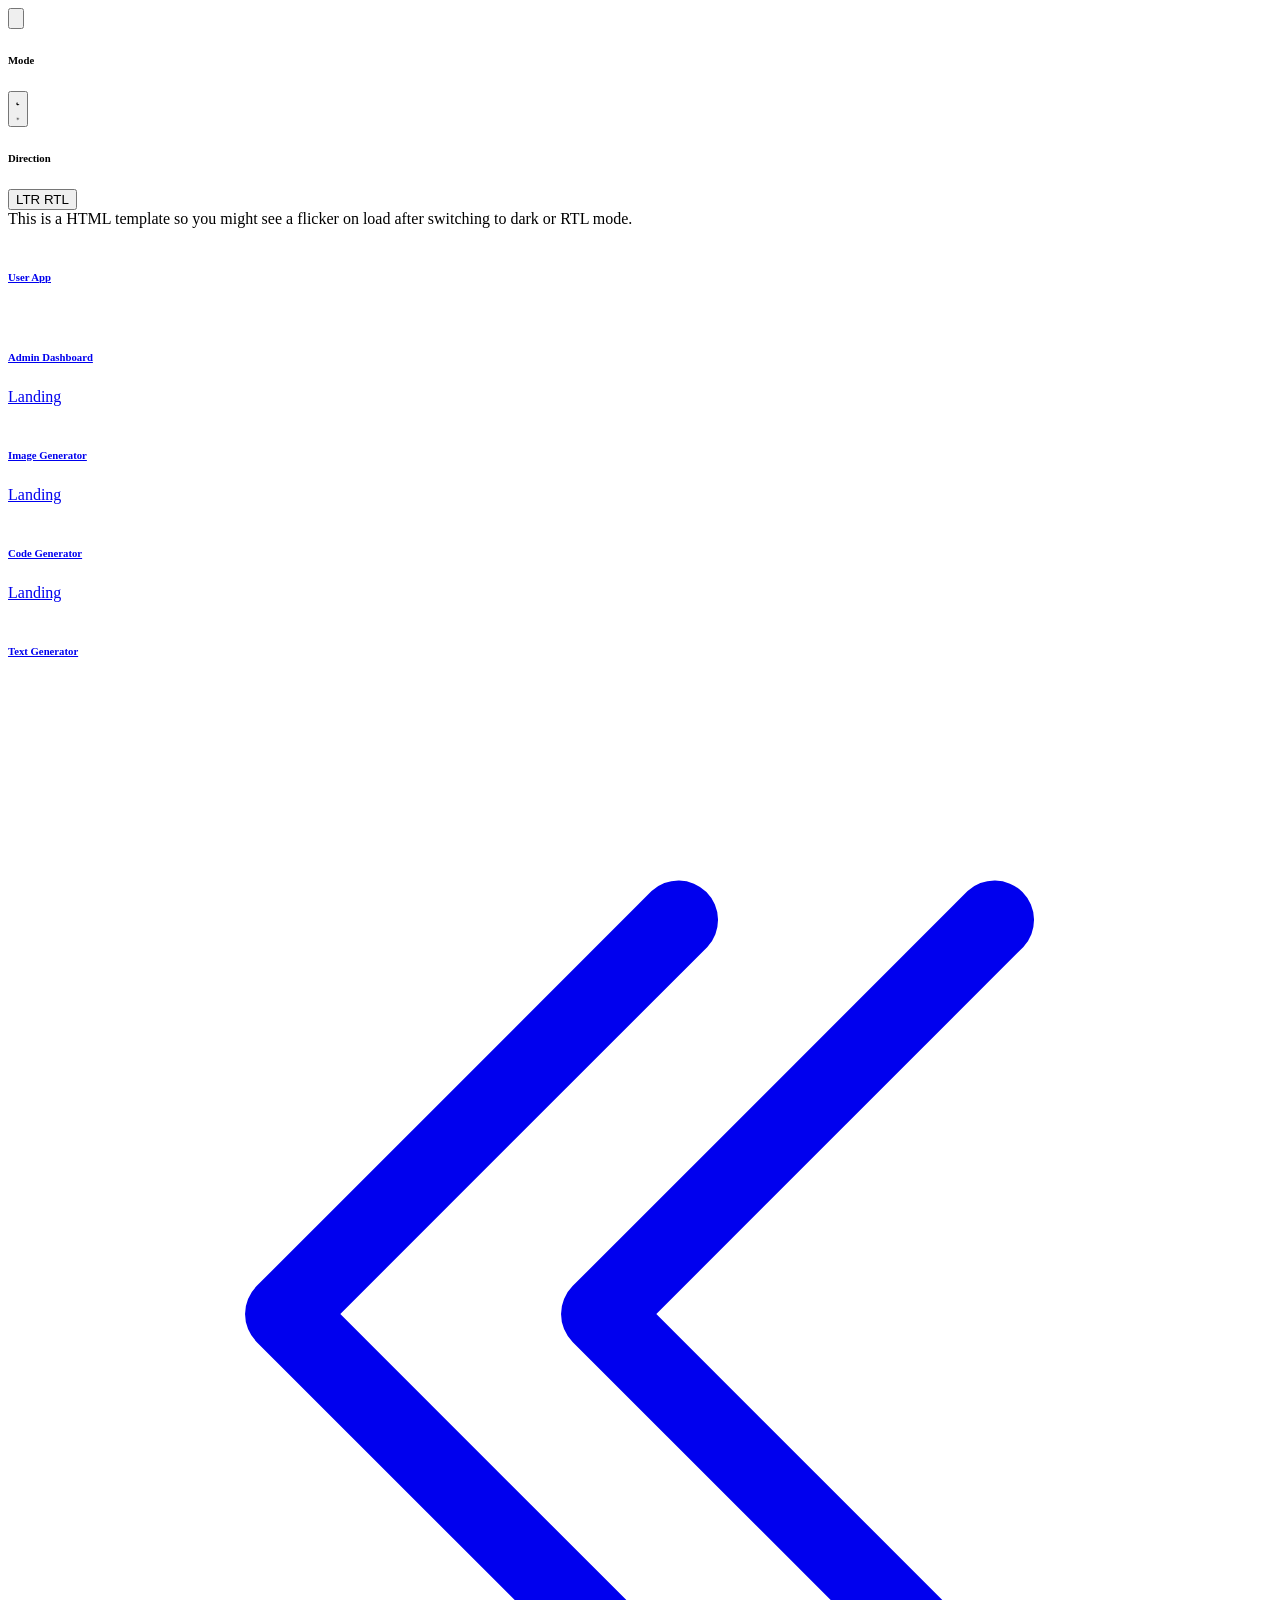
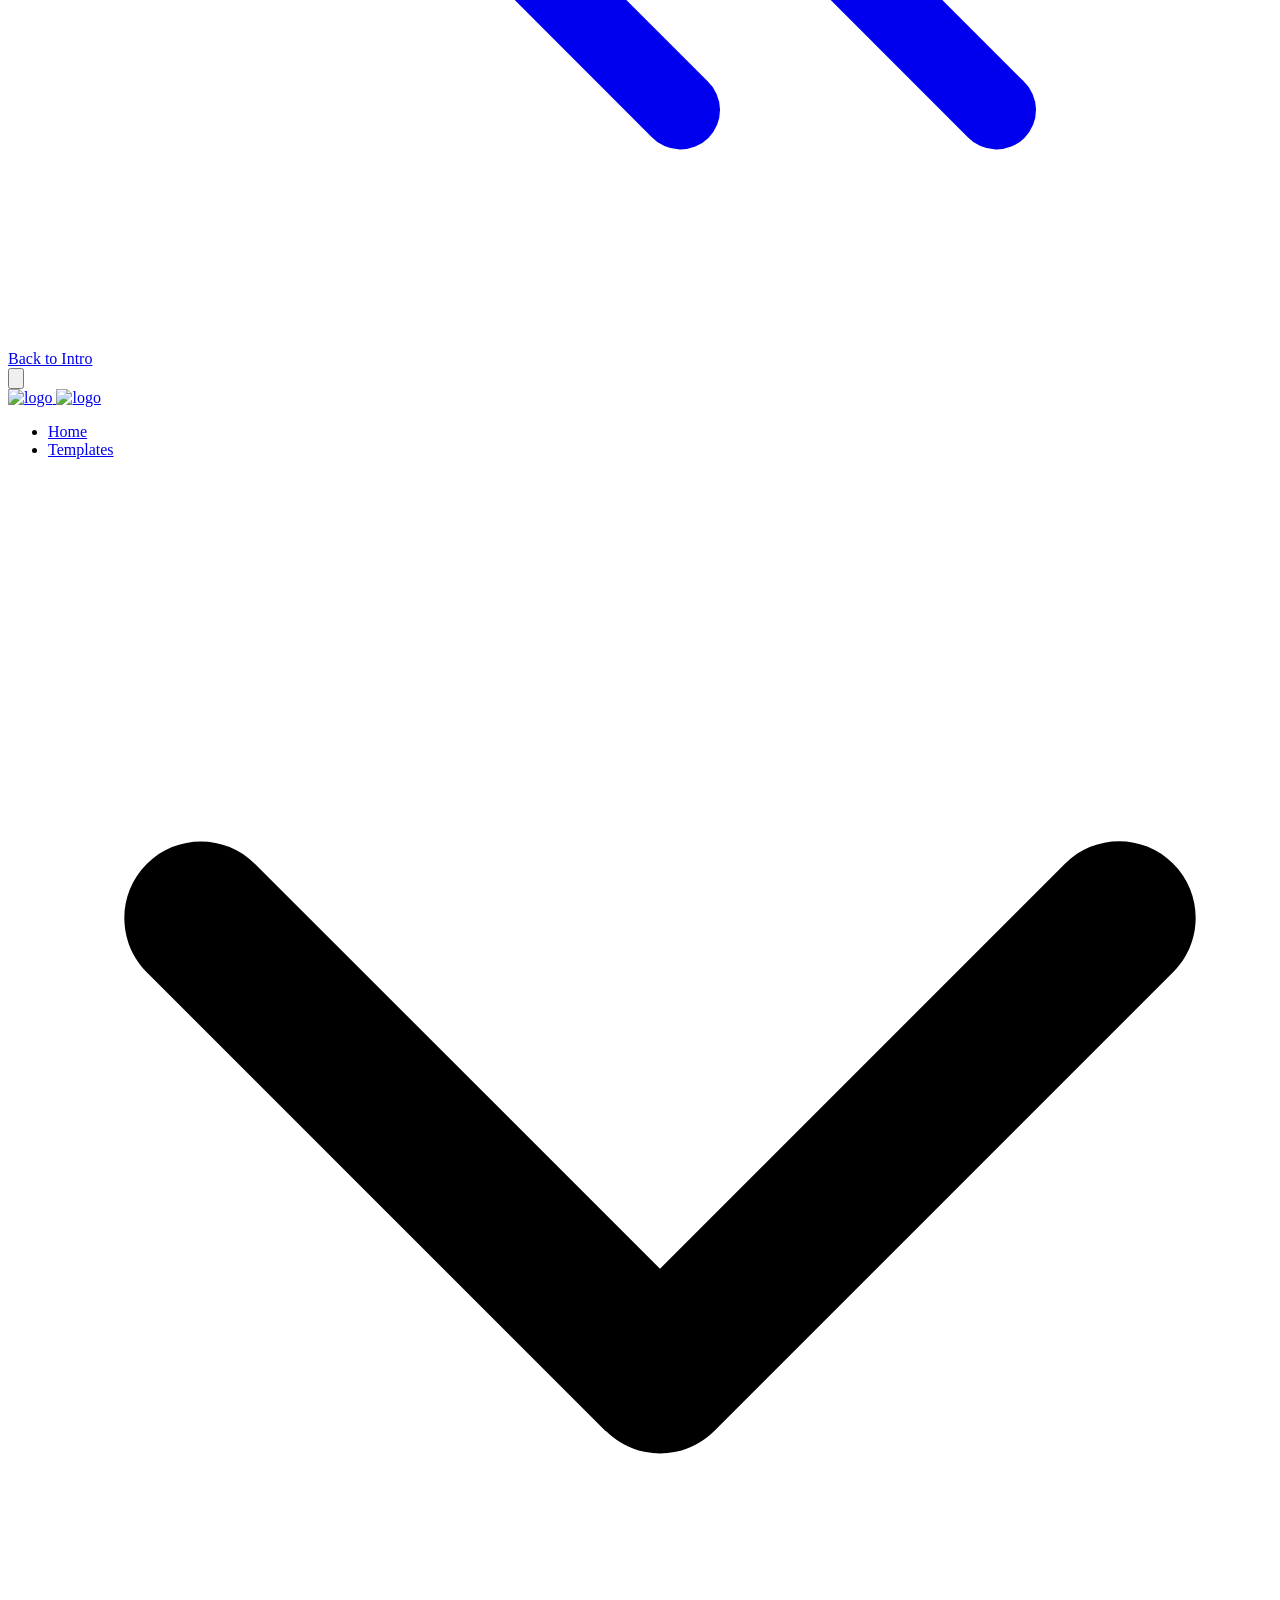
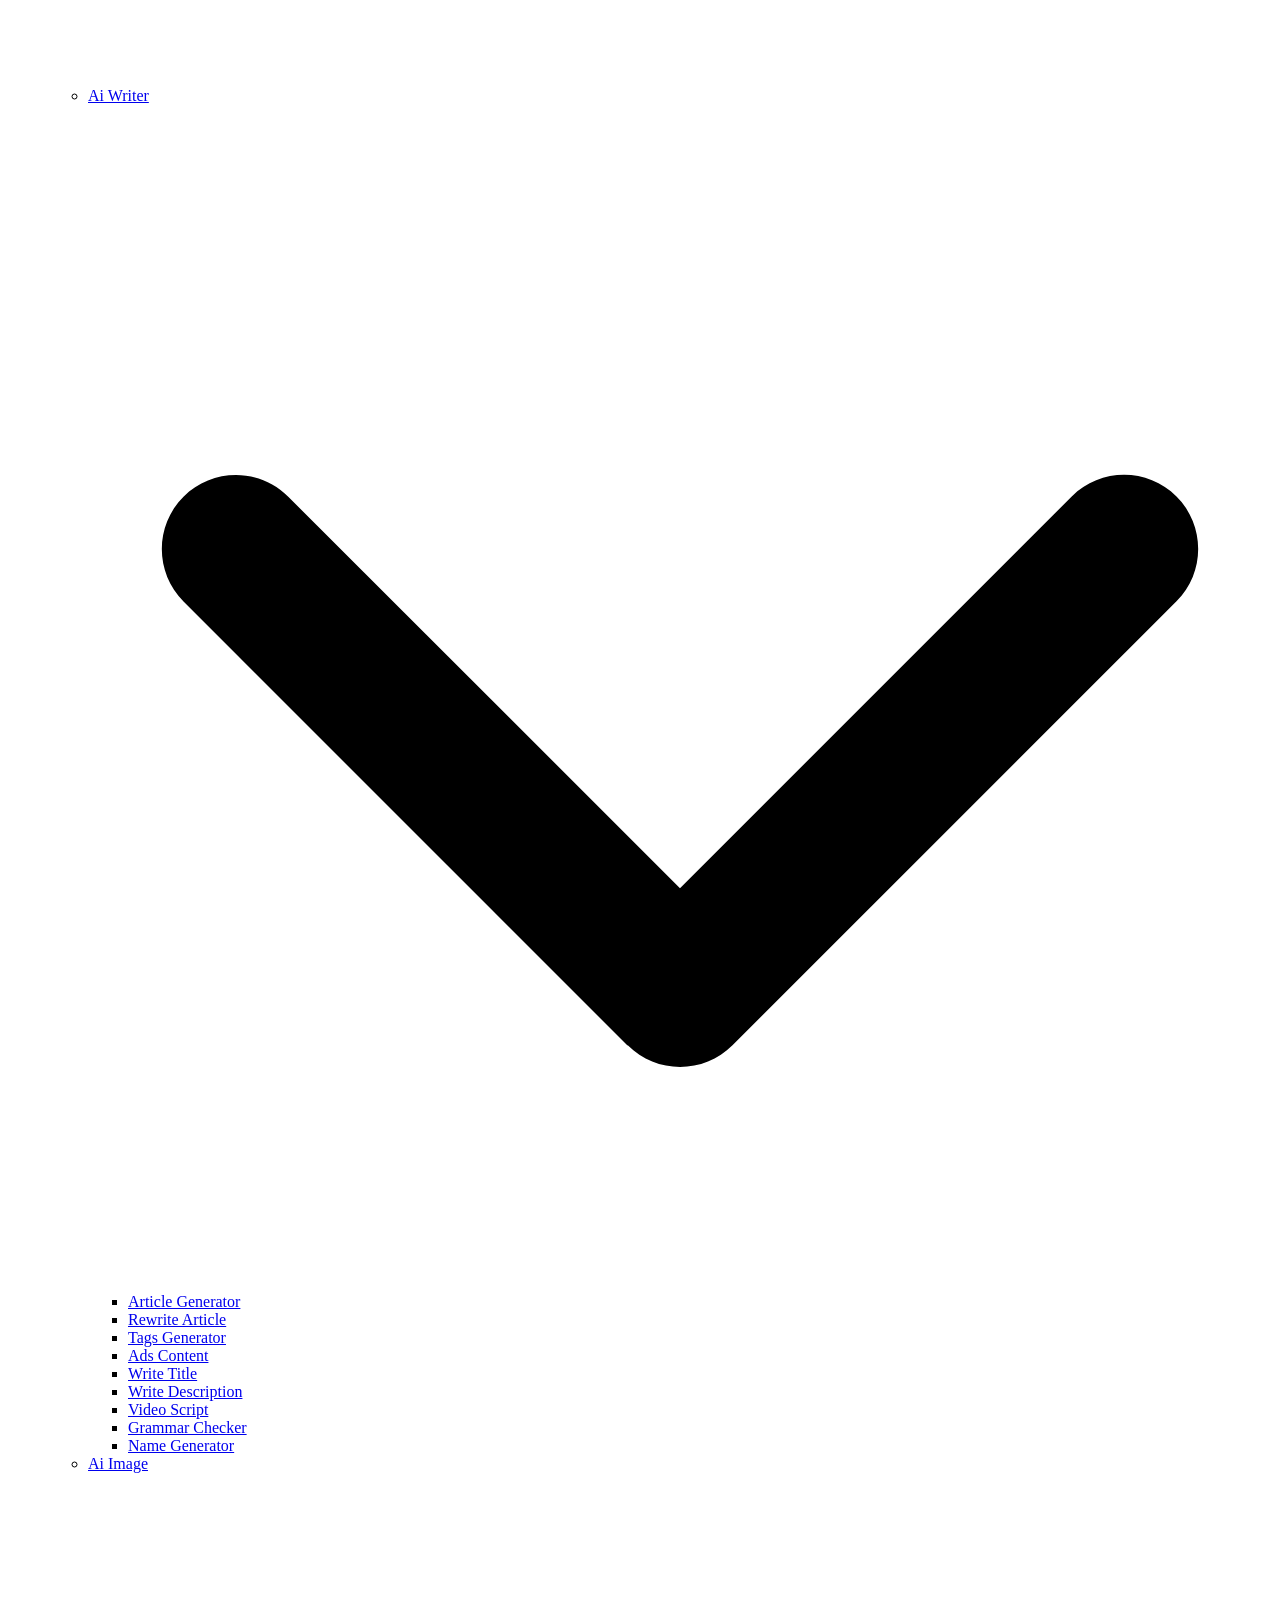
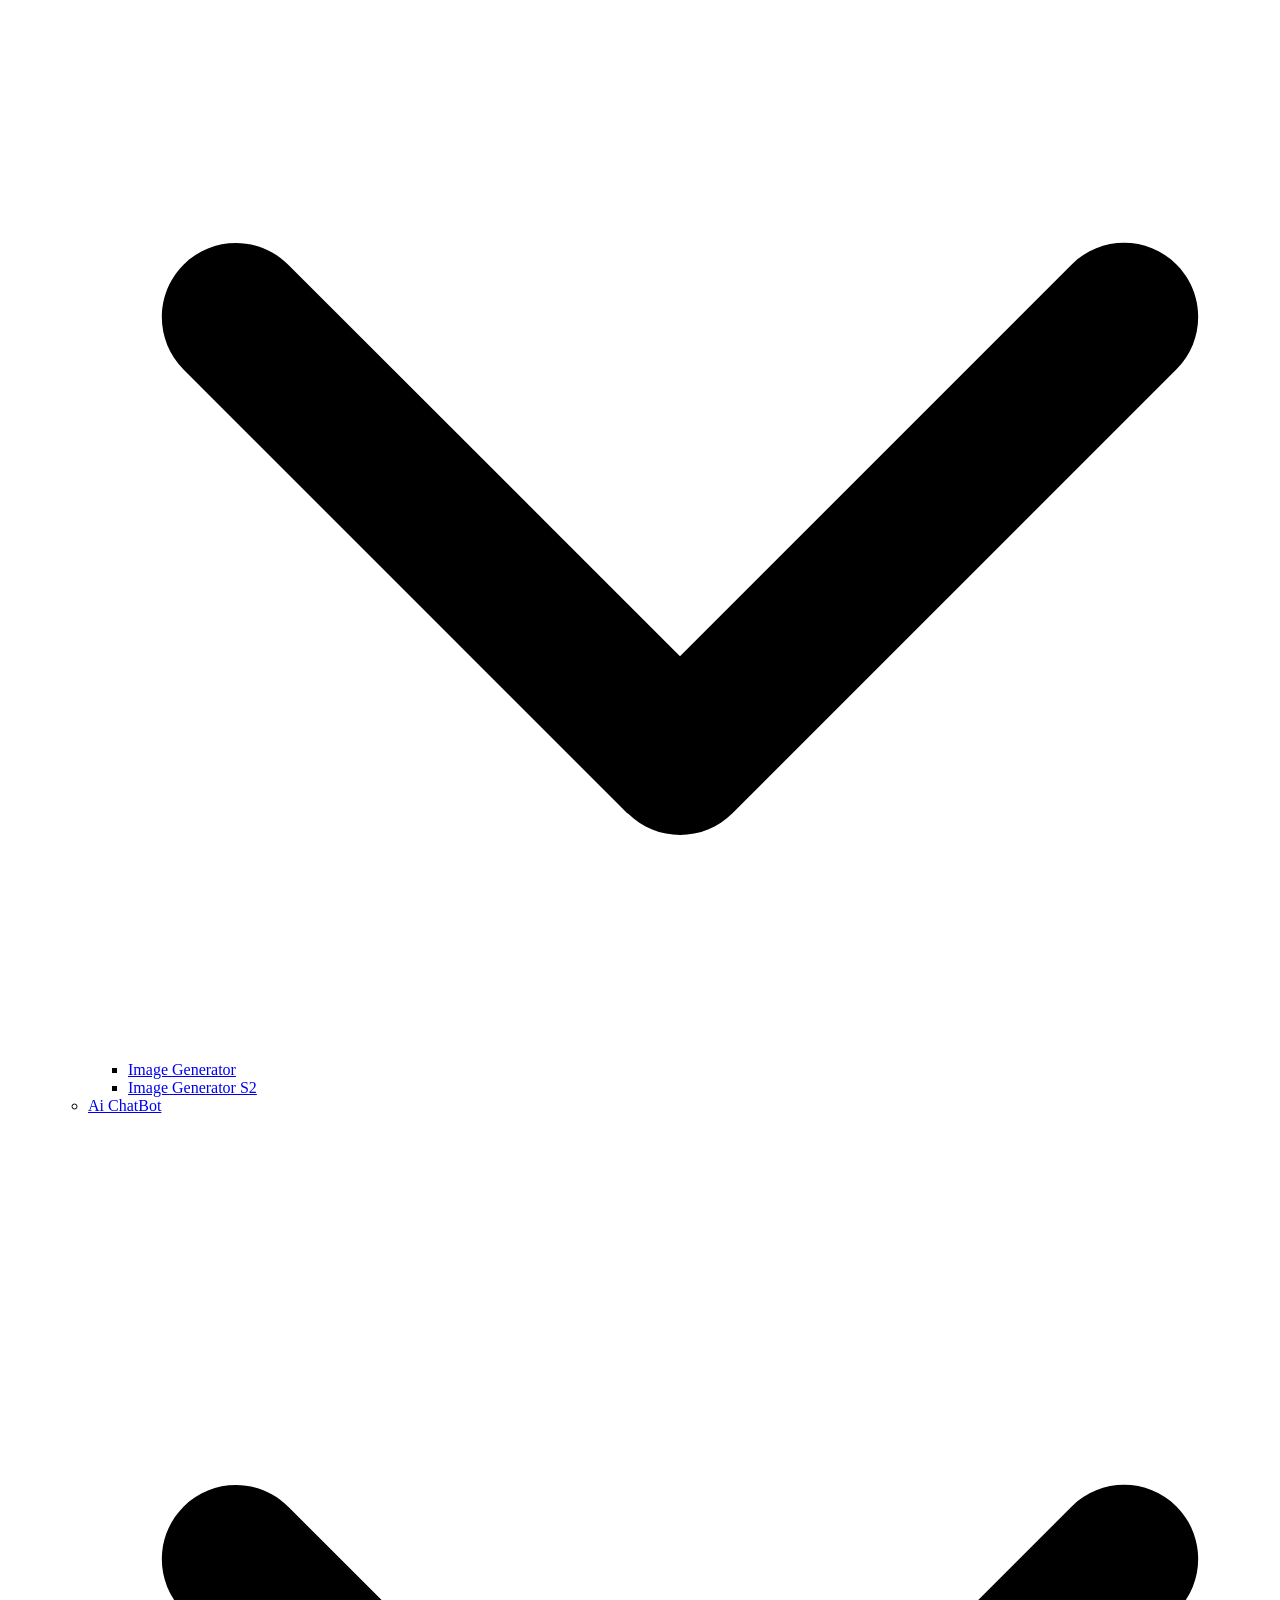
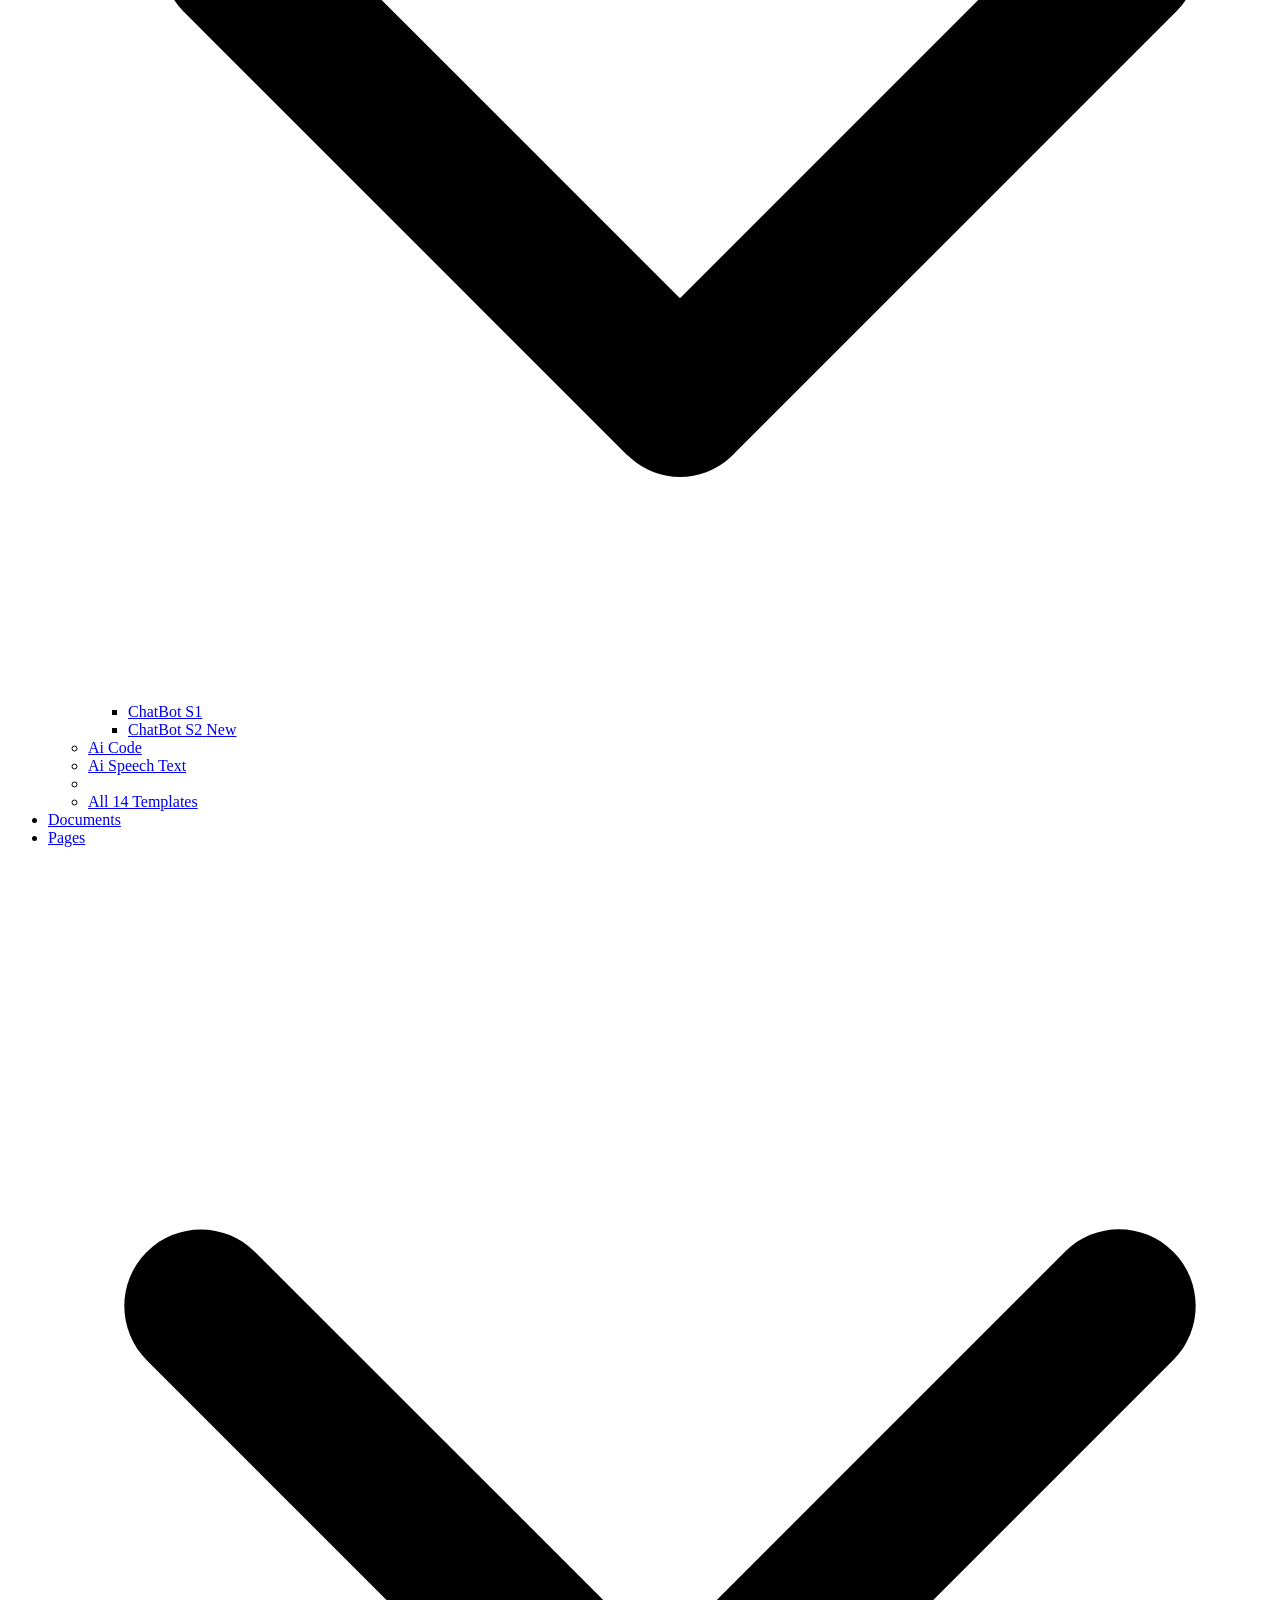
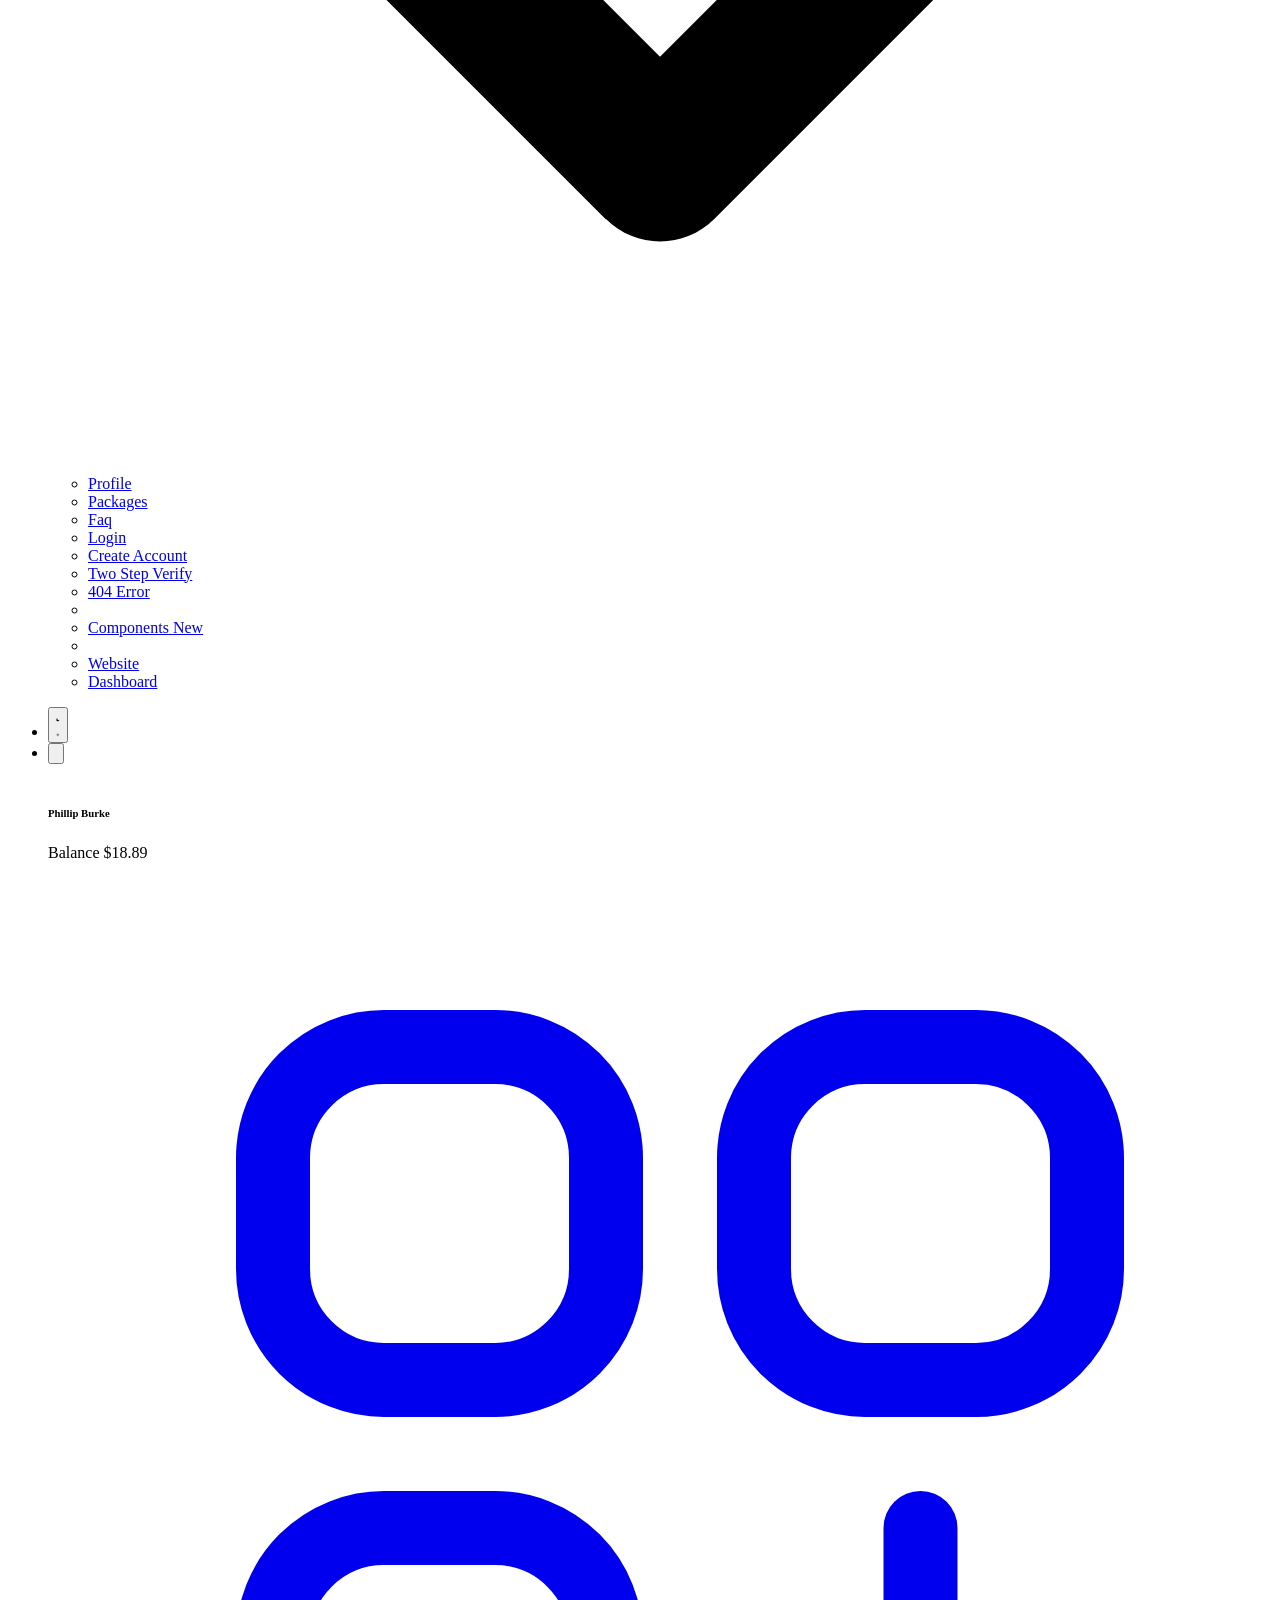
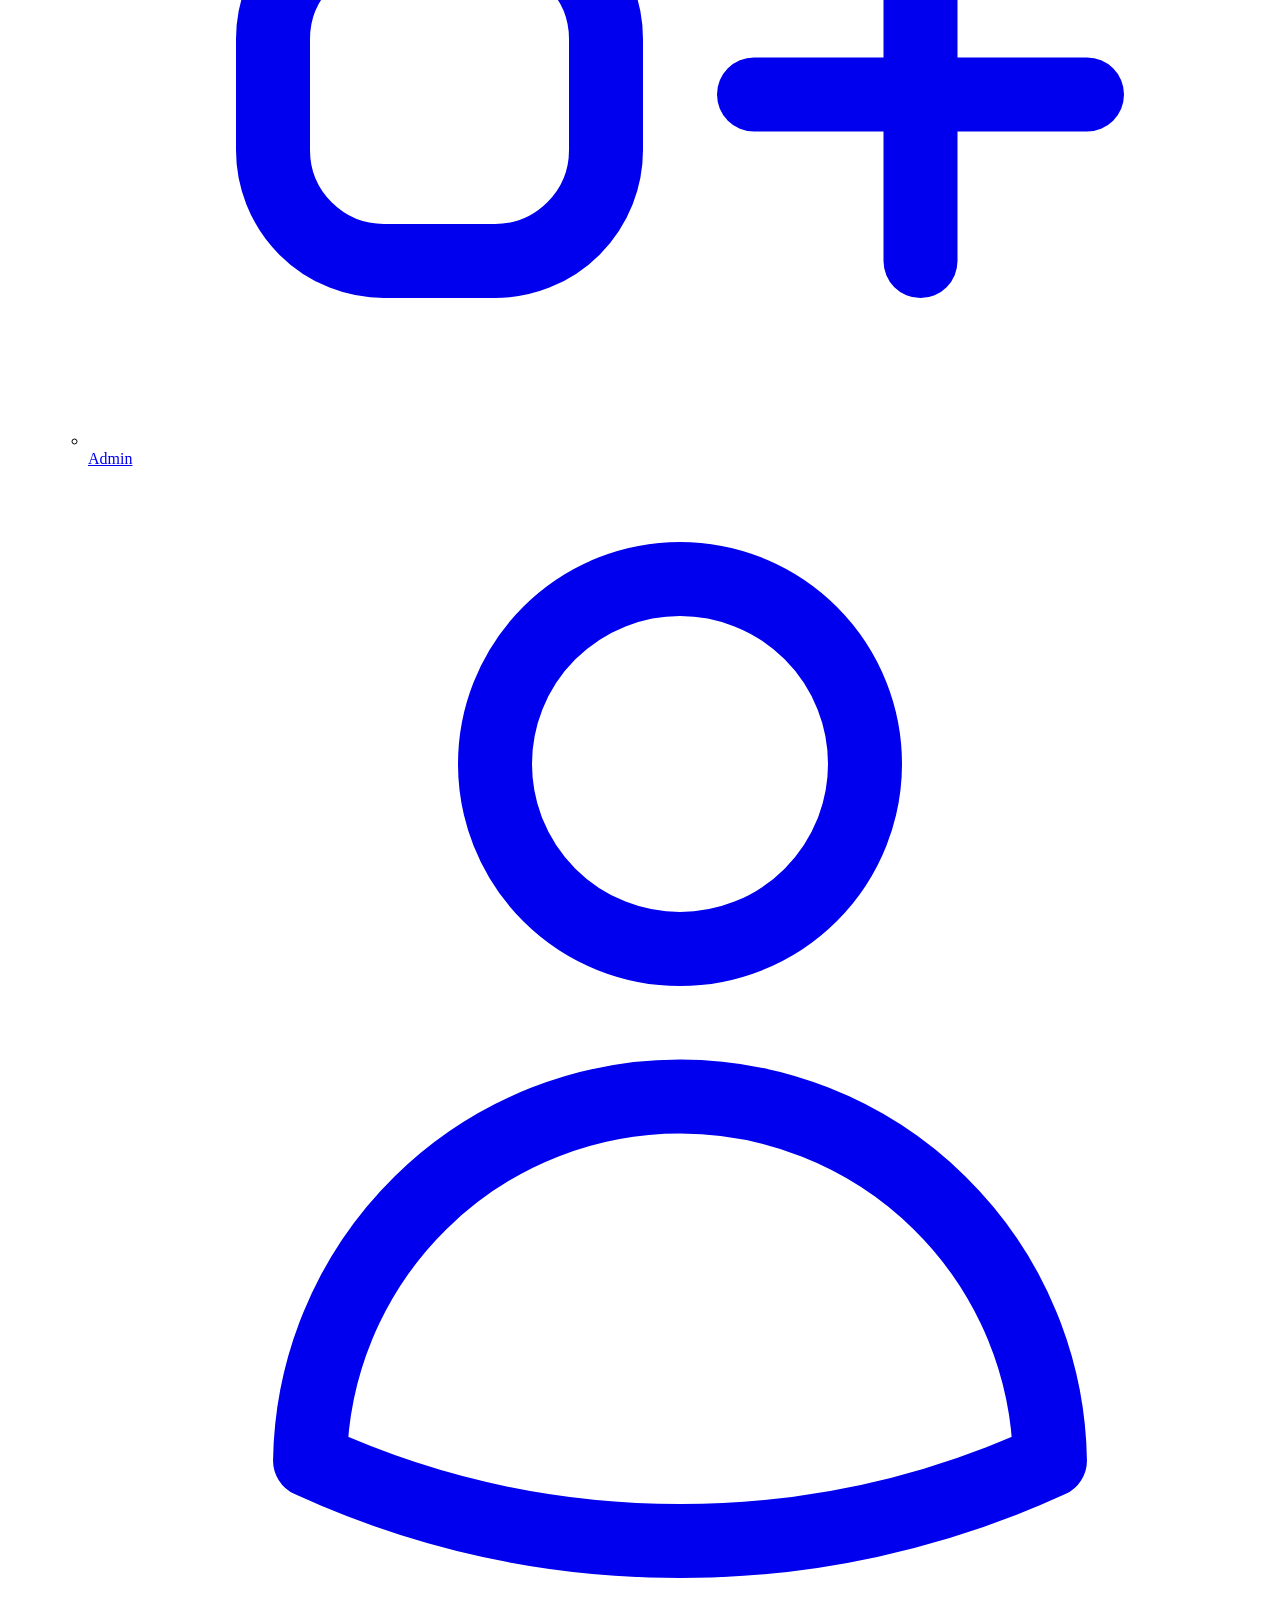
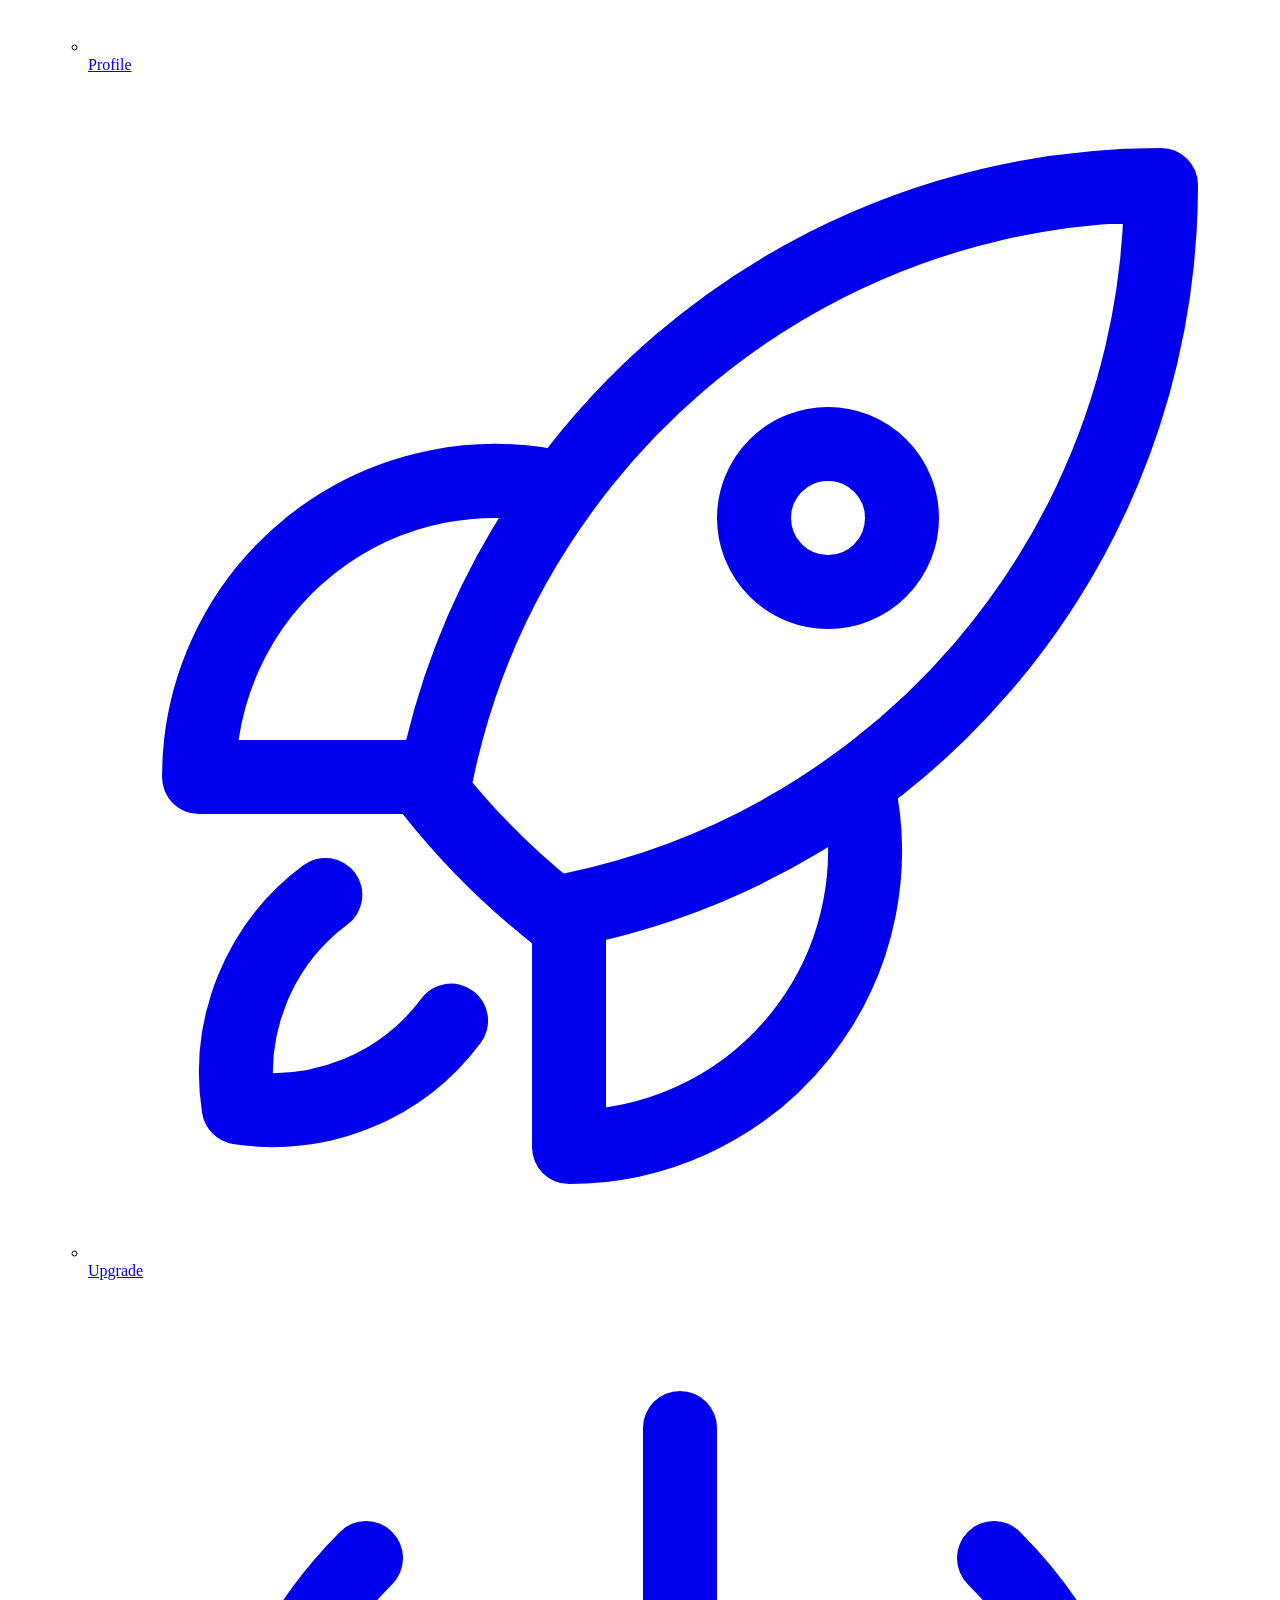
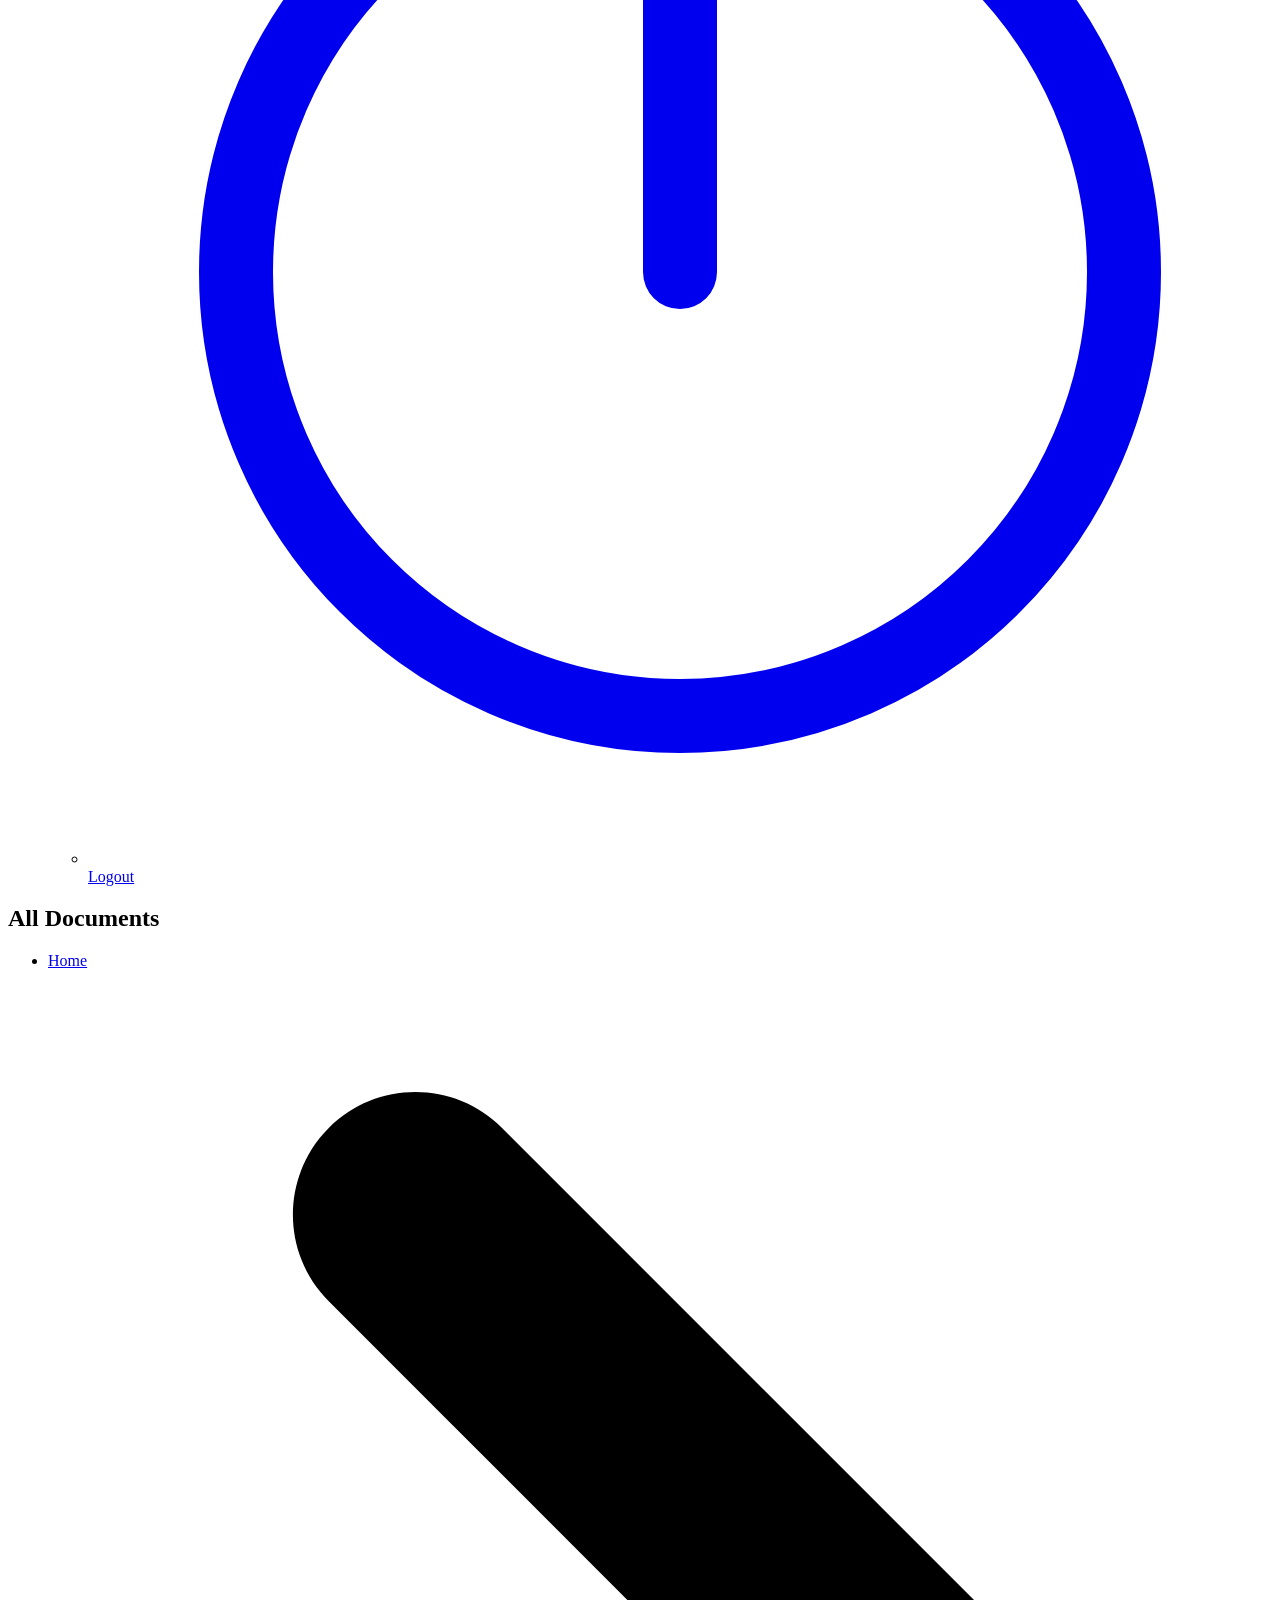
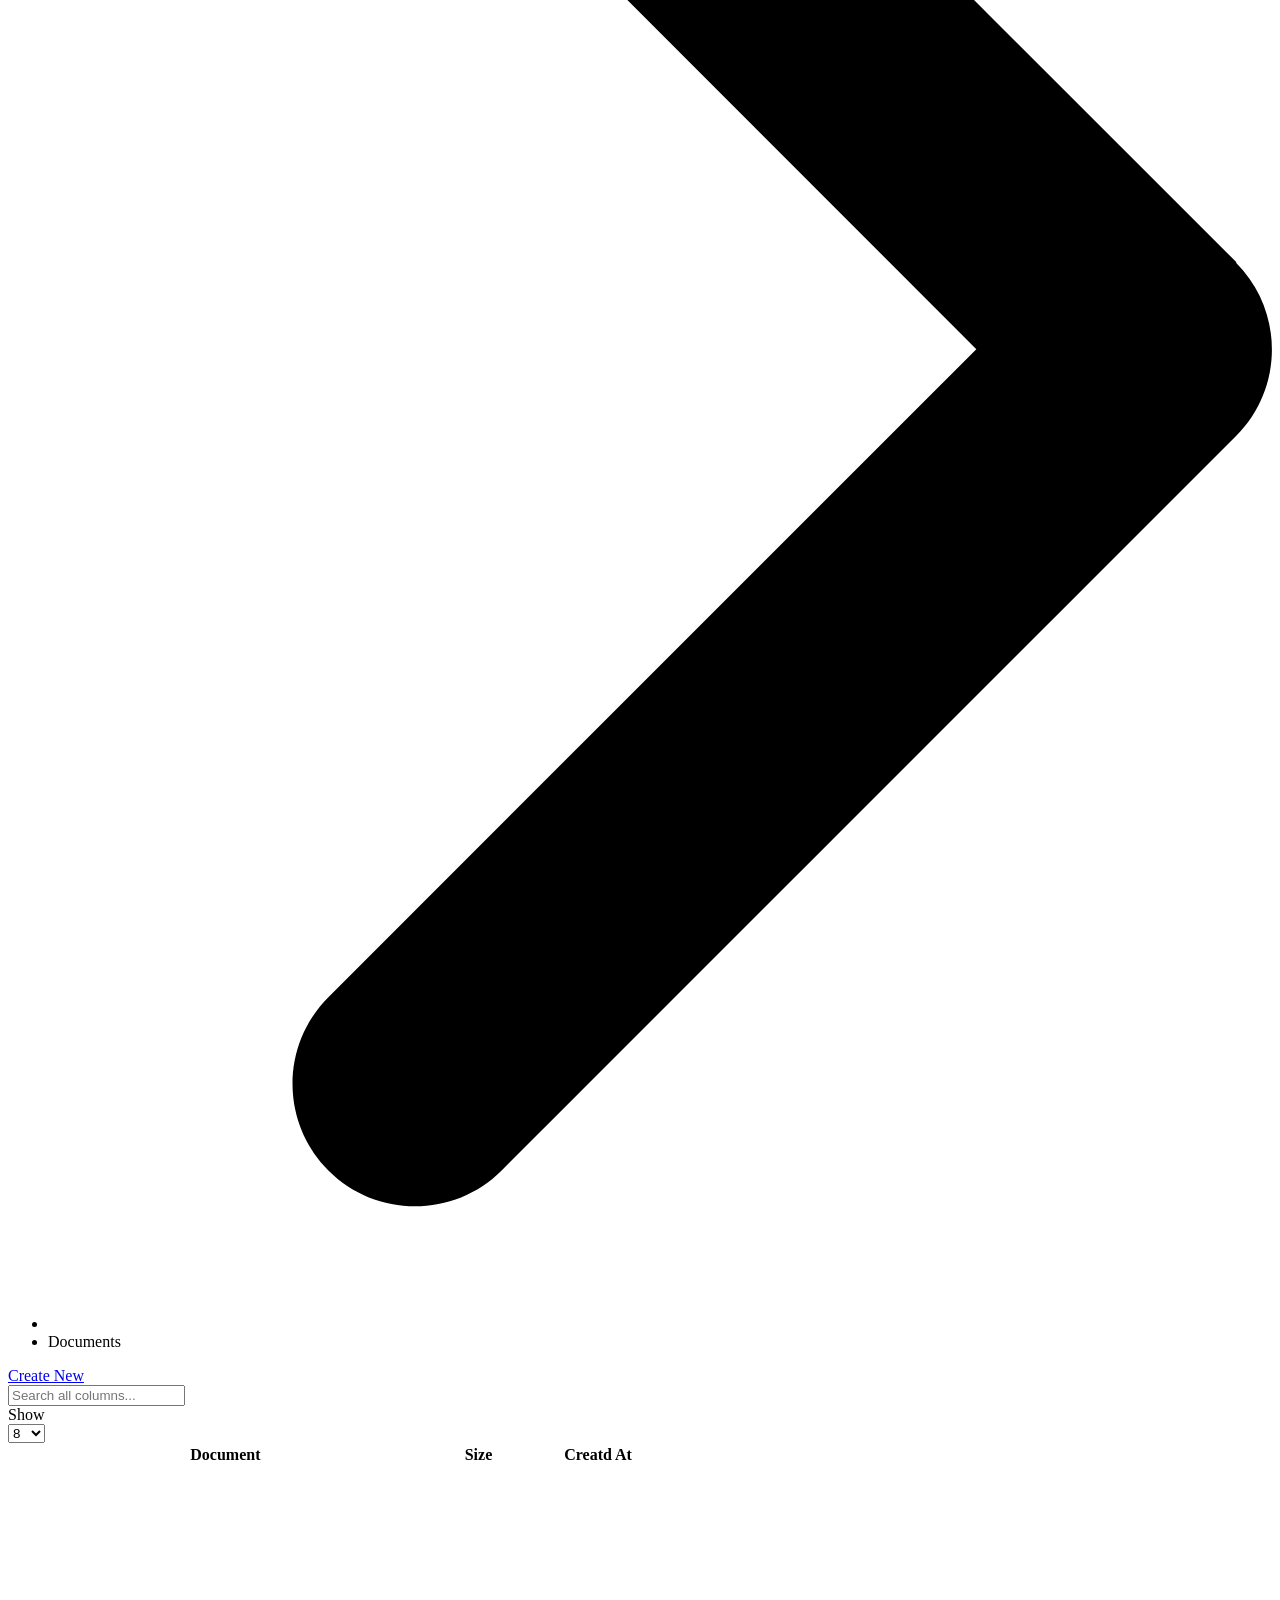
==== frontend/app/documents.html @ 1c0d3074 "Add files via upload" ====
<!DOCTYPE html>
<html lang="zxx" id="pageroot">

<head>
    <meta charset="UTF-8">
    <meta name="author" content="tongzhewang">
    <meta name="viewport" content="width=device-width, initial-scale=1, shrink-to-fit=no">
    <meta name="description" content="A powerful and conceptual apps base dashboard template that especially build for developers and programmers.">
    <!-- Fav Icon  -->
    <link rel="icon" type="image/svg+xml" href="../images/favicon.svg">
    <title>Document List - Scribbler.AI - AI Content Generator Dashboard and User App HTML Template </title>
    <link rel="stylesheet" href="../assets/css/app.css">
</head>

<body class="min-w-[320px] bg-slate-100 dark:bg-slate-900">
    <div id="root">
        <button data-target="#demoSettings" class="class-toggle fixed end-0 top-1/4 z-[1000] flex h-10 w-10 items-center justify-center rounded-s-lg border border-e-0 border-slate-200 bg-white text-slate-500 shadow-sm dark:border-slate-800 dark:bg-slate-950 dark:text-slate-400">
            <svg xmlns="http://www.w3.org/2000/svg" viewBox="0 0 24 24" fill="currentColor" class="h-5">
                <path fill-rule="evenodd" d="M11.078 2.25c-.917 0-1.699.663-1.85 1.567L9.05 4.889c-.02.12-.115.26-.297.348a7.493 7.493 0 0 0-.986.57c-.166.115-.334.126-.45.083L6.3 5.508a1.875 1.875 0 0 0-2.282.819l-.922 1.597a1.875 1.875 0 0 0 .432 2.385l.84.692c.095.078.17.229.154.43a7.598 7.598 0 0 0 0 1.139c.015.2-.059.352-.153.43l-.841.692a1.875 1.875 0 0 0-.432 2.385l.922 1.597a1.875 1.875 0 0 0 2.282.818l1.019-.382c.115-.043.283-.031.45.082.312.214.641.405.985.57.182.088.277.228.297.35l.178 1.071c.151.904.933 1.567 1.85 1.567h1.844c.916 0 1.699-.663 1.85-1.567l.178-1.072c.02-.12.114-.26.297-.349.344-.165.673-.356.985-.57.167-.114.335-.125.45-.082l1.02.382a1.875 1.875 0 0 0 2.28-.819l.923-1.597a1.875 1.875 0 0 0-.432-2.385l-.84-.692c-.095-.078-.17-.229-.154-.43a7.614 7.614 0 0 0 0-1.139c-.016-.2.059-.352.153-.43l.84-.692c.708-.582.891-1.59.433-2.385l-.922-1.597a1.875 1.875 0 0 0-2.282-.818l-1.02.382c-.114.043-.282.031-.449-.083a7.49 7.49 0 0 0-.985-.57c-.183-.087-.277-.227-.297-.348l-.179-1.072a1.875 1.875 0 0 0-1.85-1.567h-1.843ZM12 15.75a3.75 3.75 0 1 0 0-7.5 3.75 3.75 0 0 0 0 7.5Z" clip-rule="evenodd" />
            </svg>
        </button>
        <div id="demoSettings" class="fixed z-[5001] hidden h-full w-full [&.active]:block">
            <div class="fixed bottom-4 end-4 z-20 flex max-h-[calc(100%-theme(space.8))] w-72 flex-col rounded-xl border border-slate-200 bg-white pt-4 dark:border-slate-800 dark:bg-slate-950 md:w-[600px]">
                <div class="border-b border-slate-200 px-5 pb-5 dark:border-slate-800">
                    <div class="flex items-center justify-between">
                        <h6 class="font-bold text-slate-700 dark:text-white">Mode</h6>
                        <button class="theme-toggle inline-flex h-8 w-8 items-center justify-center overflow-hidden rounded-full text-slate-400 transition-all *:pointer-events-none hover:bg-slate-200 hover:text-slate-600 dark:bg-slate-800 dark:text-slate-300">
                            <svg xmlns="http://www.w3.org/2000/svg" viewBox="0 0 24 24" fill="currentColor" class="hidden h-4 dark:block">
                                <path fill-rule="evenodd" d="M9.528 1.718a.75.75 0 0 1 .162.819A8.97 8.97 0 0 0 9 6a9 9 0 0 0 9 9 8.97 8.97 0 0 0 3.463-.69.75.75 0 0 1 .981.98 10.503 10.503 0 0 1-9.694 6.46c-5.799 0-10.5-4.7-10.5-10.5 0-4.368 2.667-8.112 6.46-9.694a.75.75 0 0 1 .818.162Z" clip-rule="evenodd" />
                            </svg><!-- moon - solid - heroicons  -->
                            <svg xmlns="http://www.w3.org/2000/svg" viewBox="0 0 24 24" fill="currentColor" class="h-5 dark:hidden">
                                <path d="M12 2.25a.75.75 0 0 1 .75.75v2.25a.75.75 0 0 1-1.5 0V3a.75.75 0 0 1 .75-.75ZM7.5 12a4.5 4.5 0 1 1 9 0 4.5 4.5 0 0 1-9 0ZM18.894 6.166a.75.75 0 0 0-1.06-1.06l-1.591 1.59a.75.75 0 1 0 1.06 1.061l1.591-1.59ZM21.75 12a.75.75 0 0 1-.75.75h-2.25a.75.75 0 0 1 0-1.5H21a.75.75 0 0 1 .75.75ZM17.834 18.894a.75.75 0 0 0 1.06-1.06l-1.59-1.591a.75.75 0 1 0-1.061 1.06l1.59 1.591ZM12 18a.75.75 0 0 1 .75.75V21a.75.75 0 0 1-1.5 0v-2.25A.75.75 0 0 1 12 18ZM7.758 17.303a.75.75 0 0 0-1.061-1.06l-1.591 1.59a.75.75 0 0 0 1.06 1.061l1.591-1.59ZM6 12a.75.75 0 0 1-.75.75H3a.75.75 0 0 1 0-1.5h2.25A.75.75 0 0 1 6 12ZM6.697 7.757a.75.75 0 0 0 1.06-1.06l-1.59-1.591a.75.75 0 0 0-1.061 1.06l1.59 1.591Z" />
                            </svg><!-- sun - solid - heroicons  -->
                        </button>
                    </div>
                    <div class="flex items-center justify-between pt-3">
                        <h6 class="font-bold text-slate-700 dark:text-white">Direction</h6>
                        <button class="direction-toggle rounded border border-slate-200 px-2 py-1 text-xs font-bold text-slate-600 transition-all *:pointer-events-none hover:bg-slate-200 dark:border-slate-800 dark:text-slate-200 hover:dark:bg-slate-800">
                            <span class="hidden rtl:block">LTR</span>
                            <span class="rtl:hidden">RTL</span>
                        </button>
                    </div>
                    <div class="mt-4 rounded-md bg-sky-50 px-4 py-3 text-sm text-sky-600 dark:bg-sky-950 dark:text-sky-400"> This is a HTML template so you might see a flicker on load after switching to dark or RTL mode. </div>
                </div>
                <div class="overflow-auto scrollbar-thin scrollbar-track-transparent scrollbar-thumb-slate-600">
                    <div class="grid grid-flow-dense grid-cols-1 gap-4 p-5 md:grid-cols-2">
                        <a href="overview.html" class="group relative flex flex-col rounded-xl border border-slate-200 bg-white p-2 text-center dark:border-slate-800 dark:bg-slate-950">
                            <img class="h-full w-full rounded-xl border border-slate-100 transition-all duration-300 group-hover:shadow-xl group-hover:shadow-blue-100 group-hover:dark:shadow-blue-950" src="../images/preview/user/dashboard.png" alt="" />
                            <h6 class="relative z-10 pb-2 pt-4 text-base font-bold text-slate-600 dark:text-slate-200"> User App </h6>
                        </a>
                        <a href="../admin/dashboard.html" class="group relative flex flex-col rounded-xl border border-slate-200 bg-white p-2 text-center dark:border-slate-800 dark:bg-slate-950">
                            <img class="h-full w-full rounded-xl border border-slate-100 transition-all duration-300 group-hover:shadow-xl group-hover:shadow-pink-100 group-hover:dark:shadow-pink-950" src="../images/preview/admin/dashboard.png" alt="" />
                            <h6 class="relative z-10 pb-2 pt-4 text-base font-bold text-slate-600 dark:text-slate-200"> Admin Dashboard </h6>
                        </a>
                        <a href="../landing-text-image.html" class="group relative flex flex-col rounded-xl border border-slate-200 bg-white p-2 text-center dark:border-slate-800 dark:bg-slate-950">
                            <div class="absolute start-3 top-3 mb-2 inline-flex rounded-full bg-gradient-to-r from-green-600 to-pink-500 px-2 py-0.5 text-[11px] font-medium text-white"> Landing </div>
                            <img class="h-full w-full rounded-xl border border-slate-100 transition-all duration-300 group-hover:shadow-xl group-hover:shadow-pink-100 group-hover:dark:shadow-pink-950" src="../images/preview/landing/image-gen-1.png" alt="" />
                            <h6 class="relative z-10 pb-2 pt-4 text-base font-bold text-slate-600 dark:text-slate-200"> Image Generator </h6>
                        </a>
                        <a href="../landing-text-code.html" class="group relative flex flex-col rounded-xl border border-slate-200 bg-white p-2 text-center dark:border-slate-800 dark:bg-slate-950">
                            <div class="absolute start-3 top-3 mb-2 inline-flex rounded-full bg-gradient-to-r from-green-600 to-pink-500 px-2 py-0.5 text-[11px] font-medium text-white"> Landing </div>
                            <img class="h-full w-full rounded-xl border border-slate-100 transition-all duration-300 group-hover:shadow-xl group-hover:shadow-pink-100 group-hover:dark:shadow-pink-950" src="../images/preview/landing/code-gen-1.png" alt="" />
                            <h6 class="relative z-10 pb-2 pt-4 text-base font-bold text-slate-600 dark:text-slate-200"> Code Generator </h6>
                        </a>
                        <a href="../landing-prompt-text.html" class="group relative flex flex-col rounded-xl border border-slate-200 bg-white p-2 text-center dark:border-slate-800 dark:bg-slate-950">
                            <div class="absolute start-3 top-3 mb-2 inline-flex rounded-full bg-gradient-to-r from-green-600 to-pink-500 px-2 py-0.5 text-[11px] font-medium text-white"> Landing </div>
                            <img class="h-full w-full rounded-xl border border-slate-100 transition-all duration-300 group-hover:shadow-xl group-hover:shadow-pink-100 group-hover:dark:shadow-pink-950" src="../images/preview/landing/text-gen-1.png" alt="" />
                            <h6 class="relative z-10 pb-2 pt-4 text-base font-bold text-slate-600 dark:text-slate-200"> Text Generator </h6>
                        </a>
                        <a href="../index.html" class="group relative flex flex-col items-center justify-center rounded-xl border border-slate-200 bg-white p-2 text-center text-slate-600 transition-all hover:bg-blue-600 hover:text-white dark:border-slate-800 dark:bg-slate-950 dark:text-white hover:dark:bg-blue-600">
                            <svg xmlns="http://www.w3.org/2000/svg" viewBox="0 0 24 24" fill="currentColor" class="h-4 w-4">
                                <path fill-rule="evenodd" d="M10.72 11.47a.75.75 0 0 0 0 1.06l7.5 7.5a.75.75 0 1 0 1.06-1.06L12.31 12l6.97-6.97a.75.75 0 0 0-1.06-1.06l-7.5 7.5Z" clip-rule="evenodd" />
                                <path fill-rule="evenodd" d="M4.72 11.47a.75.75 0 0 0 0 1.06l7.5 7.5a.75.75 0 1 0 1.06-1.06L6.31 12l6.97-6.97a.75.75 0 0 0-1.06-1.06l-7.5 7.5Z" clip-rule="evenodd" />
                            </svg>
                            <div class="relative mt-6 text-base font-bold">Back to Intro</div>
                        </a>
                    </div>
                </div>
            </div>
            <div data-target="#demoSettings" class="class-toggle fixed inset-0 z-10 bg-slate-950 bg-opacity-50"></div>
        </div>
        <div class="flex min-h-screen max-w-full flex-col overflow-x-hidden pt-[calc(theme(space.16)+theme(space.1))]" id="#pagecontent">
            <div class="fixed start-0 top-0 isolate z-[1020] w-full border-b border-slate-200 bg-white px-3 py-4 dark:border-slate-800 dark:bg-slate-950 xl:py-3">
                <div class="container px-3">
                    <div class="w-100 flex items-center justify-between">
                        <div class="flex items-center gap-x-2">
                            <div class="-ms-1.5 xl:hidden">
                                <button class="header-toggle inline-flex h-8 w-8 items-center justify-center overflow-hidden rounded-full text-slate-400 transition-all hover:bg-slate-200 hover:text-slate-600 hover:dark:bg-slate-800 hover:dark:text-slate-200 [&.active]:bg-slate-200 [&.active]:text-slate-600 [&.active]:dark:bg-slate-800 [&.active]:dark:text-slate-200">
                                    <svg xmlns="http://www.w3.org/2000/svg" fill="none" viewBox="0 0 24 24" stroke-width="1.5" stroke="currentColor" class="h-5">
                                        <path stroke-linecap="round" stroke-linejoin="round" d="M3.75 6.75h16.5M3.75 12h16.5m-16.5 5.25h16.5" />
                                    </svg><!-- bars-3 - outline - heroicons -->
                                </button>
                            </div>
                            <a href="overview.html" class="flex-shrink-0">
                                <div class="flex items-center">
                                    <img class="h-6 dark:hidden" src="../images/logo.png" alt="logo" />
                                    <img class="hidden h-6 dark:block" src="../images/logo-white.png" alt="logo" />
                                </div>
                            </a><!-- logo -->
                        </div>
                        <!-- header-brand -->
                        <div class="main-header peer fixed start-0 top-0 z-[1020] flex h-screen w-64 flex-shrink-0 -translate-x-full flex-col border-e border-slate-200 bg-white py-4 dark:border-slate-800 dark:bg-slate-950 max-xl:overflow-auto max-xl:transition-all xl:static xl:h-auto xl:w-auto xl:!translate-x-0 xl:border-e-0 xl:py-0 xl:transition-none rtl:translate-x-full [&.header-visible]:translate-x-0">
                            <ul class="menu-head flex flex-col gap-x-6 px-4 xl:flex-row xl:items-center">
                                <li class="menu-item group relative">
                                    <a href="overview.html" class="menu-link flex items-center py-2 text-sm font-medium text-slate-700 group-hover:text-blue-600 group-[.active>]:text-blue-600 hover:text-blue-600 dark:text-slate-100 group-[.active>]:dark:text-blue-600 hover:dark:text-blue-600 xl:py-3">
                                        <span>Home</span>
                                    </a>
                                </li>
                                <li class="menu-item has-sub group relative xl:[&:hover>*.sub-menu]:visible xl:[&:hover>*.sub-menu]:translate-y-0 xl:[&:hover>*.sub-menu]:opacity-100">
                                    <a href="#" class="has-toggle menu-link flex items-center py-2 text-sm font-medium text-slate-700 group-hover:text-blue-600 group-[.active>]:text-blue-600 hover:text-blue-600 dark:text-slate-100 group-[.active>]:dark:text-blue-600 hover:dark:text-blue-600 xl:py-3">
                                        <span>Templates</span>
                                        <svg xmlns="http://www.w3.org/2000/svg" viewBox="0 0 512 512" class="ms-2 h-2 fill-current">
                                            <path d="M233.4 406.6c12.5 12.5 32.8 12.5 45.3 0l192-192c12.5-12.5 12.5-32.8 0-45.3s-32.8-12.5-45.3 0L256 338.7 86.6 169.4c-12.5-12.5-32.8-12.5-45.3 0s-12.5 32.8 0 45.3l192 192z" />
                                        </svg>
                                    </a>
                                    <div class="sub-menu hidden rounded-lg border border-slate-200 bg-white transition-all dark:border-slate-800 dark:bg-slate-950 xl:invisible xl:absolute xl:!block xl:w-40 xl:-translate-y-2 xl:transition-all">
                                        <ul class="relative py-2">
                                            <li class="menu-item has-sub group relative xl:[&:hover>*.sub-menu]:visible xl:[&:hover>*.sub-menu]:translate-y-0 xl:[&:hover>*.sub-menu]:opacity-100">
                                                <a href="#" class="has-toggle menu-link flex items-center px-4 py-2 text-xs font-medium text-slate-600 group-[.active>]:text-blue-600 hover:text-blue-600 dark:text-slate-200 group-[.active>]:dark:text-blue-600 hover:dark:text-blue-600">
                                                    <span>Ai Writer</span>
                                                    <svg xmlns="http://www.w3.org/2000/svg" viewBox="0 0 512 512" class="ms-auto h-2 origin-center -rotate-90 fill-current rtl:rotate-90">
                                                        <path d="M233.4 406.6c12.5 12.5 32.8 12.5 45.3 0l192-192c12.5-12.5 12.5-32.8 0-45.3s-32.8-12.5-45.3 0L256 338.7 86.6 169.4c-12.5-12.5-32.8-12.5-45.3 0s-12.5 32.8 0 45.3l192 192z" />
                                                    </svg>
                                                </a>
                                                <div class="sub-menu mx-3 hidden rounded-lg border border-slate-200 bg-white transition-all dark:border-slate-800 dark:bg-slate-950 xl:invisible xl:absolute xl:-top-2 xl:start-full xl:mx-0 xl:!block xl:w-40 xl:-translate-y-2 xl:transition-all">
                                                    <ul class="relative py-2">
                                                        <li class="menu-item group relative">
                                                            <a href="template-writer.html" class="menu-link flex items-center px-4 py-2 text-xs font-medium text-slate-600 group-[.active>]:text-blue-600 hover:text-blue-600 dark:text-slate-200 group-[.active>]:dark:text-blue-600 hover:dark:text-blue-600">
                                                                <span>Article Generator</span>
                                                            </a>
                                                        </li>
                                                        <li class="menu-item group relative">
                                                            <a href="template-writer.html" class="menu-link flex items-center px-4 py-2 text-xs font-medium text-slate-600 group-[.active>]:text-blue-600 hover:text-blue-600 dark:text-slate-200 group-[.active>]:dark:text-blue-600 hover:dark:text-blue-600">
                                                                <span>Rewrite Article</span>
                                                            </a>
                                                        </li>
                                                        <li class="menu-item group relative">
                                                            <a href="template-writer.html" class="menu-link flex items-center px-4 py-2 text-xs font-medium text-slate-600 group-[.active>]:text-blue-600 hover:text-blue-600 dark:text-slate-200 group-[.active>]:dark:text-blue-600 hover:dark:text-blue-600">
                                                                <span>Tags Generator</span>
                                                            </a>
                                                        </li>
                                                        <li class="menu-item group relative">
                                                            <a href="template-writer.html" class="menu-link flex items-center px-4 py-2 text-xs font-medium text-slate-600 group-[.active>]:text-blue-600 hover:text-blue-600 dark:text-slate-200 group-[.active>]:dark:text-blue-600 hover:dark:text-blue-600">
                                                                <span>Ads Content</span>
                                                            </a>
                                                        </li>
                                                        <li class="menu-item group relative">
                                                            <a href="template-writer.html" class="menu-link flex items-center px-4 py-2 text-xs font-medium text-slate-600 group-[.active>]:text-blue-600 hover:text-blue-600 dark:text-slate-200 group-[.active>]:dark:text-blue-600 hover:dark:text-blue-600">
                                                                <span>Write Title</span>
                                                            </a>
                                                        </li>
                                                        <li class="menu-item group relative">
                                                            <a href="template-writer.html" class="menu-link flex items-center px-4 py-2 text-xs font-medium text-slate-600 group-[.active>]:text-blue-600 hover:text-blue-600 dark:text-slate-200 group-[.active>]:dark:text-blue-600 hover:dark:text-blue-600">
                                                                <span>Write Description</span>
                                                            </a>
                                                        </li>
                                                        <li class="menu-item group relative">
                                                            <a href="template-writer.html" class="menu-link flex items-center px-4 py-2 text-xs font-medium text-slate-600 group-[.active>]:text-blue-600 hover:text-blue-600 dark:text-slate-200 group-[.active>]:dark:text-blue-600 hover:dark:text-blue-600">
                                                                <span>Video Script</span>
                                                            </a>
                                                        </li>
                                                        <li class="menu-item group relative">
                                                            <a href="template-writer.html" class="menu-link flex items-center px-4 py-2 text-xs font-medium text-slate-600 group-[.active>]:text-blue-600 hover:text-blue-600 dark:text-slate-200 group-[.active>]:dark:text-blue-600 hover:dark:text-blue-600">
                                                                <span>Grammar Checker</span>
                                                            </a>
                                                        </li>
                                                        <li class="menu-item group relative">
                                                            <a href="template-writer.html" class="menu-link flex items-center px-4 py-2 text-xs font-medium text-slate-600 group-[.active>]:text-blue-600 hover:text-blue-600 dark:text-slate-200 group-[.active>]:dark:text-blue-600 hover:dark:text-blue-600">
                                                                <span>Name Generator</span>
                                                            </a>
                                                        </li>
                                                    </ul>
                                                </div>
                                            </li>
                                            <li class="menu-item has-sub group relative xl:[&:hover>*.sub-menu]:visible xl:[&:hover>*.sub-menu]:translate-y-0 xl:[&:hover>*.sub-menu]:opacity-100">
                                                <a href="#" class="has-toggle menu-link flex items-center px-4 py-2 text-xs font-medium text-slate-600 group-[.active>]:text-blue-600 hover:text-blue-600 dark:text-slate-200 group-[.active>]:dark:text-blue-600 hover:dark:text-blue-600">
                                                    <span>Ai Image</span>
                                                    <svg xmlns="http://www.w3.org/2000/svg" viewBox="0 0 512 512" class="ms-auto h-2 origin-center -rotate-90 fill-current rtl:rotate-90">
                                                        <path d="M233.4 406.6c12.5 12.5 32.8 12.5 45.3 0l192-192c12.5-12.5 12.5-32.8 0-45.3s-32.8-12.5-45.3 0L256 338.7 86.6 169.4c-12.5-12.5-32.8-12.5-45.3 0s-12.5 32.8 0 45.3l192 192z" />
                                                    </svg>
                                                </a>
                                                <div class="sub-menu mx-3 hidden rounded-lg border border-slate-200 bg-white transition-all dark:border-slate-800 dark:bg-slate-950 xl:invisible xl:absolute xl:-top-2 xl:start-full xl:mx-0 xl:!block xl:w-40 xl:-translate-y-2 xl:transition-all">
                                                    <ul class="relative py-2">
                                                        <li class="menu-item group relative">
                                                            <a href="template-image.html" class="menu-link flex items-center px-4 py-2 text-xs font-medium text-slate-600 group-[.active>]:text-blue-600 hover:text-blue-600 dark:text-slate-200 group-[.active>]:dark:text-blue-600 hover:dark:text-blue-600">
                                                                <span>Image Generator</span>
                                                            </a>
                                                        </li>
                                                        <li class="menu-item group relative">
                                                            <a href="template-image-s2.html" class="menu-link flex items-center px-4 py-2 text-xs font-medium text-slate-600 group-[.active>]:text-blue-600 hover:text-blue-600 dark:text-slate-200 group-[.active>]:dark:text-blue-600 hover:dark:text-blue-600">
                                                                <span>Image Generator S2</span>
                                                            </a>
                                                        </li>
                                                    </ul>
                                                </div>
                                            </li>
                                            <li class="menu-item has-sub group relative xl:[&:hover>*.sub-menu]:visible xl:[&:hover>*.sub-menu]:translate-y-0 xl:[&:hover>*.sub-menu]:opacity-100">
                                                <a href="#" class="has-toggle menu-link flex items-center px-4 py-2 text-xs font-medium text-slate-600 group-[.active>]:text-blue-600 hover:text-blue-600 dark:text-slate-200 group-[.active>]:dark:text-blue-600 hover:dark:text-blue-600">
                                                    <span>Ai ChatBot</span>
                                                    <svg xmlns="http://www.w3.org/2000/svg" viewBox="0 0 512 512" class="ms-auto h-2 origin-center -rotate-90 fill-current rtl:rotate-90">
                                                        <path d="M233.4 406.6c12.5 12.5 32.8 12.5 45.3 0l192-192c12.5-12.5 12.5-32.8 0-45.3s-32.8-12.5-45.3 0L256 338.7 86.6 169.4c-12.5-12.5-32.8-12.5-45.3 0s-12.5 32.8 0 45.3l192 192z" />
                                                    </svg>
                                                </a>
                                                <div class="sub-menu mx-3 hidden rounded-lg border border-slate-200 bg-white transition-all dark:border-slate-800 dark:bg-slate-950 xl:invisible xl:absolute xl:-top-2 xl:start-full xl:mx-0 xl:!block xl:w-40 xl:-translate-y-2 xl:transition-all">
                                                    <ul class="relative py-2">
                                                        <li class="menu-item group relative">
                                                            <a href="template-chatbot.html" class="menu-link flex items-center px-4 py-2 text-xs font-medium text-slate-600 group-[.active>]:text-blue-600 hover:text-blue-600 dark:text-slate-200 group-[.active>]:dark:text-blue-600 hover:dark:text-blue-600">
                                                                <span>ChatBot S1</span>
                                                            </a>
                                                        </li>
                                                        <li class="menu-item group relative">
                                                            <a href="template-chatbot-s2.html" class="menu-link flex items-center px-4 py-2 text-xs font-medium text-slate-600 group-[.active>]:text-blue-600 hover:text-blue-600 dark:text-slate-200 group-[.active>]:dark:text-blue-600 hover:dark:text-blue-600">
                                                                <span>ChatBot S2</span>
                                                                <span class="ms-1 text-[10px] leading-3 px-2 py-1 text-slate-600 dark:text-slate-200 bg-slate-200 dark:bg-slate-800 rounded-sm">New</span>
                                                            </a>
                                                        </li>
                                                    </ul>
                                                </div>
                                            </li>
                                            <li class="menu-item group relative">
                                                <a href="template-code.html" class="menu-link flex items-center px-4 py-2 text-xs font-medium text-slate-600 group-[.active>]:text-blue-600 hover:text-blue-600 dark:text-slate-200 group-[.active>]:dark:text-blue-600 hover:dark:text-blue-600">
                                                    <span>Ai Code</span>
                                                </a>
                                            </li>
                                            <li class="menu-item group relative">
                                                <a href="template-speech-to-text.html" class="menu-link flex items-center px-4 py-2 text-xs font-medium text-slate-600 group-[.active>]:text-blue-600 hover:text-blue-600 dark:text-slate-200 group-[.active>]:dark:text-blue-600 hover:dark:text-blue-600">
                                                    <span>Ai Speech Text</span>
                                                </a>
                                            </li>
                                            <li class="my-2 border-t border-slate-200 dark:border-slate-800"></li>
                                            <li class="menu-item group relative">
                                                <a href="templates.html" class="menu-link flex items-center px-4 py-2 text-xs font-medium text-slate-600 group-[.active>]:text-blue-600 hover:text-blue-600 dark:text-slate-200 group-[.active>]:dark:text-blue-600 hover:dark:text-blue-600">
                                                    <span>All 14 Templates</span>
                                                </a>
                                            </li>
                                        </ul>
                                    </div>
                                </li>
                                <li class="menu-item group relative">
                                    <a href="documents.html" class="menu-link flex items-center py-2 text-sm font-medium text-slate-700 group-hover:text-blue-600 group-[.active>]:text-blue-600 hover:text-blue-600 dark:text-slate-100 group-[.active>]:dark:text-blue-600 hover:dark:text-blue-600 xl:py-3">
                                        <span>Documents</span>
                                    </a>
                                </li>
                                <li class="menu-item has-sub group relative xl:[&:hover>*.sub-menu]:visible xl:[&:hover>*.sub-menu]:translate-y-0 xl:[&:hover>*.sub-menu]:opacity-100">
                                    <a href="#" class="has-toggle menu-link flex items-center py-2 text-sm font-medium text-slate-700 group-hover:text-blue-600 group-[.active>]:text-blue-600 hover:text-blue-600 dark:text-slate-100 group-[.active>]:dark:text-blue-600 hover:dark:text-blue-600 xl:py-3">
                                        <span>Pages</span>
                                        <svg xmlns="http://www.w3.org/2000/svg" viewBox="0 0 512 512" class="ms-2 h-2 fill-current">
                                            <path d="M233.4 406.6c12.5 12.5 32.8 12.5 45.3 0l192-192c12.5-12.5 12.5-32.8 0-45.3s-32.8-12.5-45.3 0L256 338.7 86.6 169.4c-12.5-12.5-32.8-12.5-45.3 0s-12.5 32.8 0 45.3l192 192z" />
                                        </svg>
                                    </a>
                                    <div class="sub-menu hidden rounded-lg border border-slate-200 bg-white transition-all dark:border-slate-800 dark:bg-slate-950 xl:invisible xl:absolute xl:!block xl:w-40 xl:-translate-y-2 xl:transition-all">
                                        <ul class="relative py-2">
                                            <li class="menu-item group relative">
                                                <a href="profile.html" class="menu-link flex items-center px-4 py-2 text-xs font-medium text-slate-600 group-[.active>]:text-blue-600 hover:text-blue-600 dark:text-slate-200 group-[.active>]:dark:text-blue-600 hover:dark:text-blue-600">
                                                    <span>Profile</span>
                                                </a>
                                            </li>
                                            <li class="menu-item group relative">
                                                <a href="packages.html" class="menu-link flex items-center px-4 py-2 text-xs font-medium text-slate-600 group-[.active>]:text-blue-600 hover:text-blue-600 dark:text-slate-200 group-[.active>]:dark:text-blue-600 hover:dark:text-blue-600">
                                                    <span>Packages</span>
                                                </a>
                                            </li>
                                            <li class="menu-item group relative">
                                                <a href="faq.html" class="menu-link flex items-center px-4 py-2 text-xs font-medium text-slate-600 group-[.active>]:text-blue-600 hover:text-blue-600 dark:text-slate-200 group-[.active>]:dark:text-blue-600 hover:dark:text-blue-600">
                                                    <span>Faq</span>
                                                </a>
                                            </li>
                                            <li class="menu-item group relative">
                                                <a href="../login.html" class="menu-link flex items-center px-4 py-2 text-xs font-medium text-slate-600 group-[.active>]:text-blue-600 hover:text-blue-600 dark:text-slate-200 group-[.active>]:dark:text-blue-600 hover:dark:text-blue-600">
                                                    <span>Login</span>
                                                </a>
                                            </li>
                                            <li class="menu-item group relative">
                                                <a href="../create-account.html" class="menu-link flex items-center px-4 py-2 text-xs font-medium text-slate-600 group-[.active>]:text-blue-600 hover:text-blue-600 dark:text-slate-200 group-[.active>]:dark:text-blue-600 hover:dark:text-blue-600">
                                                    <span>Create Account</span>
                                                </a>
                                            </li>
                                            <li class="menu-item group relative">
                                                <a href="../two-step.html" class="menu-link flex items-center px-4 py-2 text-xs font-medium text-slate-600 group-[.active>]:text-blue-600 hover:text-blue-600 dark:text-slate-200 group-[.active>]:dark:text-blue-600 hover:dark:text-blue-600">
                                                    <span>Two Step Verify</span>
                                                </a>
                                            </li>
                                            <li class="menu-item group relative">
                                                <a href="../404.html" class="menu-link flex items-center px-4 py-2 text-xs font-medium text-slate-600 group-[.active>]:text-blue-600 hover:text-blue-600 dark:text-slate-200 group-[.active>]:dark:text-blue-600 hover:dark:text-blue-600">
                                                    <span>404 Error</span>
                                                </a>
                                            </li>
                                            <li class="my-2 border-t border-slate-200 dark:border-slate-800"></li>
                                            <li class="menu-item group relative">
                                                <a href="../ui-components.html" class="menu-link flex items-center px-4 py-2 text-xs font-medium text-slate-600 group-[.active>]:text-blue-600 hover:text-blue-600 dark:text-slate-200 group-[.active>]:dark:text-blue-600 hover:dark:text-blue-600">
                                                    <span>Components</span>
                                                    <span class="ms-1 text-[10px] leading-3 px-2 py-1 text-slate-600 dark:text-slate-200 bg-slate-200 dark:bg-slate-800 rounded-sm">New</span>
                                                </a>
                                            </li>
                                            <li class="my-2 border-t border-slate-200 dark:border-slate-800"></li>
                                            <li class="menu-item group relative">
                                                <a href="../index.html" class="menu-link flex items-center px-4 py-2 text-xs font-medium text-slate-600 group-[.active>]:text-blue-600 hover:text-blue-600 dark:text-slate-200 group-[.active>]:dark:text-blue-600 hover:dark:text-blue-600">
                                                    <span>Website</span>
                                                </a>
                                            </li>
                                            <li class="menu-item group relative">
                                                <a href="../admin/dashboard.html" class="menu-link flex items-center px-4 py-2 text-xs font-medium text-slate-600 group-[.active>]:text-blue-600 hover:text-blue-600 dark:text-slate-200 group-[.active>]:dark:text-blue-600 hover:dark:text-blue-600">
                                                    <span>Dashboard</span>
                                                </a>
                                            </li>
                                        </ul>
                                    </div>
                                </li>
                            </ul>
                        </div>
                        <!-- header-main -->
                        <div class="header-toggle pointer-events-none fixed inset-0 z-[1019] bg-slate-950 bg-opacity-50 opacity-0 peer-[.header-visible]:pointer-events-auto peer-[.header-visible]:opacity-100 xl:!opacity-0"></div>
                        <!-- overlay -->
                        <ul class="flex items-center gap-x-3 lg:gap-x-5">
                            <li class="relative inline-flex">
                                <button class="theme-toggle inline-flex h-8 w-8 items-center justify-center overflow-hidden rounded-full text-slate-400 transition-all *:pointer-events-none hover:bg-slate-200 hover:text-slate-600 dark:bg-slate-800 dark:text-slate-300">
                                    <svg xmlns="http://www.w3.org/2000/svg" viewBox="0 0 24 24" fill="currentColor" class="hidden h-4 dark:block">
                                        <path fill-rule="evenodd" d="M9.528 1.718a.75.75 0 0 1 .162.819A8.97 8.97 0 0 0 9 6a9 9 0 0 0 9 9 8.97 8.97 0 0 0 3.463-.69.75.75 0 0 1 .981.98 10.503 10.503 0 0 1-9.694 6.46c-5.799 0-10.5-4.7-10.5-10.5 0-4.368 2.667-8.112 6.46-9.694a.75.75 0 0 1 .818.162Z" clip-rule="evenodd" />
                                    </svg><!-- moon - solid - heroicons  -->
                                    <svg xmlns="http://www.w3.org/2000/svg" viewBox="0 0 24 24" fill="currentColor" class="h-5 dark:hidden">
                                        <path d="M12 2.25a.75.75 0 0 1 .75.75v2.25a.75.75 0 0 1-1.5 0V3a.75.75 0 0 1 .75-.75ZM7.5 12a4.5 4.5 0 1 1 9 0 4.5 4.5 0 0 1-9 0ZM18.894 6.166a.75.75 0 0 0-1.06-1.06l-1.591 1.59a.75.75 0 1 0 1.06 1.061l1.591-1.59ZM21.75 12a.75.75 0 0 1-.75.75h-2.25a.75.75 0 0 1 0-1.5H21a.75.75 0 0 1 .75.75ZM17.834 18.894a.75.75 0 0 0 1.06-1.06l-1.59-1.591a.75.75 0 1 0-1.061 1.06l1.59 1.591ZM12 18a.75.75 0 0 1 .75.75V21a.75.75 0 0 1-1.5 0v-2.25A.75.75 0 0 1 12 18ZM7.758 17.303a.75.75 0 0 0-1.061-1.06l-1.591 1.59a.75.75 0 0 0 1.06 1.061l1.591-1.59ZM6 12a.75.75 0 0 1-.75.75H3a.75.75 0 0 1 0-1.5h2.25A.75.75 0 0 1 6 12ZM6.697 7.757a.75.75 0 0 0 1.06-1.06l-1.59-1.591a.75.75 0 0 0-1.061 1.06l1.59 1.591Z" />
                                    </svg><!-- sun - solid - heroicons  -->
                                </button>
                            </li>
                            <!-- mode-switch -->
                            <li class="relative inline-flex">
                                <button data-offset="0,8" data-placement="bottom-end" data-rtl-placement="bottom-start" class="dropdown-toggle peer inline-flex h-9 w-9 overflow-hidden rounded-full outline outline-2 outline-offset-2 outline-slate-300 *:pointer-events-none dark:outline-slate-700">
                                    <img src="../images/avatar/a.jpg" alt="" />
                                </button>
                                <div class="dropdown-menu invisible absolute end-0 top-10 w-48 opacity-0 transition-all duration-100 ease-out peer-[.show]:visible peer-[.show_.dropdown-wrap]:scale-100 peer-[.show]:opacity-100">
                                    <div class="dropdown-wrap ransition-all origin-top-right scale-90 rounded-lg border border-slate-200 bg-white shadow-sm duration-100 ease-out dark:border-slate-800 dark:bg-slate-950">
                                        <div class="flex items-center p-4">
                                            <div class="inline-flex h-10 w-10 flex-shrink-0 overflow-hidden rounded-full outline outline-2 outline-offset-2 outline-slate-300 dark:outline-slate-700">
                                                <img src="../images/avatar/a.jpg" alt="" />
                                            </div>
                                            <div class="ms-4">
                                                <h6 class="-mt-0.5 text-xs font-bold text-slate-700 dark:text-white"> Phillip Burke </h6>
                                                <span class="rounded-full bg-blue-100 px-2 py-0.5 text-[10px] font-bold text-blue-500 dark:bg-blue-950"> Balance $18.89 </span>
                                            </div>
                                        </div>
                                        <ul class="border-t border-slate-200 py-2 dark:border-slate-800">
                                            <li>
                                                <a href="../admin/dashboard.html" class="flex px-4 py-2 text-xs font-bold text-slate-500 transition-all hover:text-blue-600 dark:text-slate-400 hover:dark:text-blue-600">
                                                    <svg xmlns="http://www.w3.org/2000/svg" fill="none" viewBox="0 0 24 24" stroke-width="1.5" stroke="currentColor" class="me-2 w-4">
                                                        <path stroke-linecap="round" stroke-linejoin="round" d="M13.5 16.875h3.375m0 0h3.375m-3.375 0V13.5m0 3.375v3.375M6 10.5h2.25a2.25 2.25 0 0 0 2.25-2.25V6a2.25 2.25 0 0 0-2.25-2.25H6A2.25 2.25 0 0 0 3.75 6v2.25A2.25 2.25 0 0 0 6 10.5Zm0 9.75h2.25A2.25 2.25 0 0 0 10.5 18v-2.25a2.25 2.25 0 0 0-2.25-2.25H6a2.25 2.25 0 0 0-2.25 2.25V18A2.25 2.25 0 0 0 6 20.25Zm9.75-9.75H18a2.25 2.25 0 0 0 2.25-2.25V6A2.25 2.25 0 0 0 18 3.75h-2.25A2.25 2.25 0 0 0 13.5 6v2.25a2.25 2.25 0 0 0 2.25 2.25Z" />
                                                    </svg><!-- squares-plus - outline - heroicons  -->
                                                    <span>Admin</span>
                                                </a>
                                            </li>
                                            <li>
                                                <a href="profile.html" class="flex px-4 py-2 text-xs font-bold text-slate-500 transition-all hover:text-blue-600 dark:text-slate-400 hover:dark:text-blue-600">
                                                    <svg xmlns="http://www.w3.org/2000/svg" fill="none" viewBox="0 0 24 24" stroke-width="1.5" stroke="currentColor" class="me-2 w-4">
                                                        <path stroke-linecap="round" stroke-linejoin="round" d="M15.75 6a3.75 3.75 0 1 1-7.5 0 3.75 3.75 0 0 1 7.5 0ZM4.501 20.118a7.5 7.5 0 0 1 14.998 0A17.933 17.933 0 0 1 12 21.75c-2.676 0-5.216-.584-7.499-1.632Z" />
                                                    </svg><!-- user - outline - heroicons  -->
                                                    <span>Profile</span>
                                                </a>
                                            </li>
                                            <li>
                                                <a href="packages.html" class="flex px-4 py-2 text-xs font-bold text-slate-500 transition-all hover:text-blue-600 dark:text-slate-400 hover:dark:text-blue-600">
                                                    <svg xmlns="http://www.w3.org/2000/svg" fill="none" viewBox="0 0 24 24" stroke-width="1.5" stroke="currentColor" class="me-2 w-4">
                                                        <path stroke-linecap="round" stroke-linejoin="round" d="M15.59 14.37a6 6 0 0 1-5.84 7.38v-4.8m5.84-2.58a14.98 14.98 0 0 0 6.16-12.12A14.98 14.98 0 0 0 9.631 8.41m5.96 5.96a14.926 14.926 0 0 1-5.841 2.58m-.119-8.54a6 6 0 0 0-7.381 5.84h4.8m2.581-5.84a14.927 14.927 0 0 0-2.58 5.84m2.699 2.7c-.103.021-.207.041-.311.06a15.09 15.09 0 0 1-2.448-2.448 14.9 14.9 0 0 1 .06-.312m-2.24 2.39a4.493 4.493 0 0 0-1.757 4.306 4.493 4.493 0 0 0 4.306-1.758M16.5 9a1.5 1.5 0 1 1-3 0 1.5 1.5 0 0 1 3 0Z" />
                                                    </svg><!-- rocket-launch - outline - heroicons  -->
                                                    <span>Upgrade</span>
                                                </a>
                                            </li>
                                            <li>
                                                <a href="../login.html" class="flex px-4 py-2 text-xs font-bold text-slate-500 transition-all hover:text-blue-600 dark:text-slate-400 hover:dark:text-blue-600">
                                                    <svg xmlns="http://www.w3.org/2000/svg" fill="none" viewBox="0 0 24 24" stroke-width="1.5" stroke="currentColor" class="me-2 w-4">
                                                        <path stroke-linecap="round" stroke-linejoin="round" d="M5.636 5.636a9 9 0 1 0 12.728 0M12 3v9" />
                                                    </svg><!-- power - outline - heroicons  -->
                                                    <span>Logout</span>
                                                </a>
                                            </li>
                                        </ul>
                                    </div>
                                </div>
                            </li>
                            <!-- user-dropdown -->
                        </ul>
                        <!-- header-tools -->
                    </div>
                </div>
                <!-- container -->
            </div>
            <!-- header -->
            <div class="relative px-3 py-10">
                <div class="container px-3">
                    <div class="-mx-3 mb-7 flex items-center justify-between">
                        <div class="px-3">
                            <h2 class="mb-2 text-xl font-bold text-slate-700 dark:text-white"> All Documents </h2>
                            <ul class="inline-flex items-center gap-2 text-xs font-medium text-slate-500 dark:text-slate-300">
                                <li>
                                    <a href="overview.html" class="text-blue-500 hover:text-blue-700"> Home </a>
                                </li>
                                <li class="mt-0.5 inline-flex items-center">
                                    <svg xmlns="http://www.w3.org/2000/svg" viewBox="0 0 320 512" class="h-2 w-2">
                                        <path fill="currentColor" d="M310.6 233.4c12.5 12.5 12.5 32.8 0 45.3l-192 192c-12.5 12.5-32.8 12.5-45.3 0s-12.5-32.8 0-45.3L242.7 256 73.4 86.6c-12.5-12.5-12.5-32.8 0-45.3s32.8-12.5 45.3 0l192 192z" />
                                    </svg>
                                </li>
                                <li>Documents</li>
                            </ul>
                        </div>
                        <div class="px-3">
                            <a href="templates.html" class="inline-flex items-center justify-center gap-3 rounded-md bg-blue-600 px-5 py-2 text-sm font-medium text-white transition-all hover:bg-blue-800">Create New</a>
                        </div>
                    </div>
                    <!-- head -->
                    <div class="rounded-md border border-slate-200 bg-white dark:border-slate-800 dark:bg-slate-950">
                        <div class="flex items-center justify-between gap-3 px-5 py-5">
                            <div class="w-full xs:w-64">
                                <div class="relative isolate flex w-full">
                                    <input placeholder="Search all columns..." class="z-10 w-full rounded-md border-slate-200 bg-white py-2 text-sm/[1.125rem] text-slate-600 placeholder:text-slate-400 focus:border-slate-200 focus:shadow-none focus:outline-none disabled:bg-slate-100 disabled:text-slate-400 dark:border-slate-800 dark:bg-slate-950 dark:text-slate-200 placeholder:dark:text-slate-500" type="text" />
                                </div>
                            </div>
                            <div class="flex items-center gap-x-3">
                                <div class="hidden text-sm text-slate-500 dark:text-slate-300 xs:block"> Show </div>
                                <div class="w-16 xs:w-20">
                                    <select class="js-select z-10 w-full rounded-md border-slate-200 bg-white py-2 text-sm text-slate-600 dark:border-slate-800 dark:bg-slate-950 dark:text-slate-200">
                                        <option>8</option>
                                        <option>16</option>
                                        <option>24</option>
                                        <option>32</option>
                                    </select>
                                </div>
                            </div>
                        </div>
                        <!-- head -->
                        <div class="overflow-x-auto scrollbar-thin scrollbar-track-slate-200 scrollbar-thumb-slate-600 dark:scrollbar-track-slate-800">
                            <table class="w-full table-auto border-collapse border-b border-t border-slate-200 text-sm dark:border-slate-800">
                                <thead class="text-slate-600 dark:text-slate-200">
                                    <tr>
                                        <th class="py-2 pe-5 ps-5 text-start last:sticky last:end-0 last:bg-white last:ps-2 last:dark:bg-slate-950"> Document </th>
                                        <th class="py-2 pe-5 ps-5 text-start last:sticky last:end-0 last:bg-white last:ps-2 last:dark:bg-slate-950"> Size </th>
                                        <th class="py-2 pe-5 ps-5 text-start last:sticky last:end-0 last:bg-white last:ps-2 last:dark:bg-slate-950"> Creatd At </th>
                                        <th class="py-2 pe-5 ps-5 text-start last:sticky last:end-0 last:bg-white last:ps-2 last:dark:bg-slate-950"></th>
                                    </tr>
                                </thead>
                                <tbody>
                                    <tr>
                                        <td class="border-t border-slate-200 py-3 pe-5 ps-5 last:sticky last:end-0 last:bg-white last:ps-2 dark:border-slate-800 last:dark:bg-slate-950">
                                            <div class="flex w-60 items-center sm:w-auto">
                                                <span class="block h-6 w-6"><svg viewBox="0 0 24 24" fill="none" xmlns="http://www.w3.org/2000/svg" class="h-full">
                                                        <path class="fill-blue-300" d="M13.7087 3.30729C12.6049 2.90591 11.395 2.90591 10.2913 3.30729L3.24266 5.87042C1.48732 6.50872 1.4873 8.99128 3.24266 9.62959L10.2913 12.1927C11.395 12.5941 12.6049 12.5941 13.7087 12.1927L20.7573 9.62959C22.5126 8.99128 22.5126 6.50873 20.7573 5.87042L13.7087 3.30729Z" />
                                                        <path class="fill-blue-600" fill-rule="evenodd" clip-rule="evenodd" d="M2.05781 12.395C2.24283 11.8746 2.81467 11.6028 3.33504 11.7878L11.33 14.6304C11.7634 14.7845 12.2367 14.7845 12.67 14.6304L20.665 11.7878C21.1854 11.6028 21.7572 11.8746 21.9422 12.395C22.1273 12.9154 21.8554 13.4872 21.335 13.6722L13.3401 16.5149C12.4733 16.8231 11.5268 16.8231 10.66 16.5149L2.66502 13.6722C2.14465 13.4872 1.87279 12.9154 2.05781 12.395Z" />
                                                        <path class="fill-blue-300" fill-rule="evenodd" clip-rule="evenodd" d="M2.05781 16.645C2.24283 16.1246 2.81467 15.8528 3.33504 16.0378L11.33 18.8804C11.7634 19.0345 12.2367 19.0345 12.67 18.8804L20.665 16.0378C21.1854 15.8528 21.7572 16.1246 21.9422 16.645C22.1273 17.1654 21.8554 17.7372 21.335 17.9222L13.3401 20.7649C12.4733 21.0731 11.5268 21.0731 10.66 20.7649L2.66502 17.9222C2.14465 17.7372 1.87279 17.1654 2.05781 16.645Z" />
                                                    </svg></span>
                                                <div class="ms-3">
                                                    <div class="line-clamp-2 text-xs font-bold text-slate-600 dark:text-slate-200"> 10 React Best practices </div>
                                                    <div class="block text-[11px] font-medium text-slate-500 dark:text-slate-400"> Article Generator </div>
                                                </div>
                                            </div>
                                        </td>
                                        <td class="border-t border-slate-200 py-3 pe-5 ps-5 last:sticky last:end-0 last:bg-white last:ps-2 dark:border-slate-800 last:dark:bg-slate-950">
                                            <span class="text-xs text-slate-500 dark:text-slate-400">
                                                <strong>702 </strong> Words </span>
                                        </td>
                                        <td class="border-t border-slate-200 py-3 pe-5 ps-5 last:sticky last:end-0 last:bg-white last:ps-2 dark:border-slate-800 last:dark:bg-slate-950">
                                            <span class="block whitespace-nowrap text-xs font-bold text-slate-600 dark:text-slate-200"> April 3th 2023 </span>
                                            <span class="block text-[11px] font-medium text-slate-500 dark:text-slate-400"> 06:32 PM </span>
                                        </td>
                                        <td class="border-t border-slate-200 py-3 pe-5 ps-5 last:sticky last:end-0 last:bg-white last:ps-2 dark:border-slate-800 last:dark:bg-slate-950">
                                            <ul class="flex justify-end gap-2">
                                                <li>
                                                    <a href="document-edit.html" class="inline-flex items-center justify-center rounded-full bg-slate-200 p-2 text-slate-600 transition-all hover:bg-blue-600 hover:text-white dark:bg-slate-800 dark:text-slate-200 hover:dark:bg-blue-600 hover:dark:text-white">
                                                        <svg xmlns="http://www.w3.org/2000/svg" fill="none" viewBox="0 0 24 24" stroke-width="1.5" stroke="currentColor" class="h-3 w-3">
                                                            <path stroke-linecap="round" stroke-linejoin="round" d="M2.036 12.322a1.012 1.012 0 0 1 0-.639C3.423 7.51 7.36 4.5 12 4.5c4.638 0 8.573 3.007 9.963 7.178.07.207.07.431 0 .639C20.577 16.49 16.64 19.5 12 19.5c-4.638 0-8.573-3.007-9.963-7.178Z" />
                                                            <path stroke-linecap="round" stroke-linejoin="round" d="M15 12a3 3 0 1 1-6 0 3 3 0 0 1 6 0Z" />
                                                        </svg><!-- eye - outline - heroicons  -->
                                                    </a>
                                                </li>
                                                <li>
                                                    <a href="" class="inline-flex items-center justify-center rounded-full bg-rose-100 p-2 text-rose-600 transition-all hover:bg-rose-600 hover:text-white dark:bg-rose-950 dark:text-rose-200 hover:dark:bg-rose-600 hover:dark:text-white">
                                                        <svg xmlns="http://www.w3.org/2000/svg" fill="none" viewBox="0 0 24 24" stroke-width="1.5" stroke="currentColor" class="h-3 w-3">
                                                            <path stroke-linecap="round" stroke-linejoin="round" d="m14.74 9-.346 9m-4.788 0L9.26 9m9.968-3.21c.342.052.682.107 1.022.166m-1.022-.165L18.16 19.673a2.25 2.25 0 0 1-2.244 2.077H8.084a2.25 2.25 0 0 1-2.244-2.077L4.772 5.79m14.456 0a48.108 48.108 0 0 0-3.478-.397m-12 .562c.34-.059.68-.114 1.022-.165m0 0a48.11 48.11 0 0 1 3.478-.397m7.5 0v-.916c0-1.18-.91-2.164-2.09-2.201a51.964 51.964 0 0 0-3.32 0c-1.18.037-2.09 1.022-2.09 2.201v.916m7.5 0a48.667 48.667 0 0 0-7.5 0" />
                                                        </svg><!-- trash - outline - heroicons  -->
                                                    </a>
                                                </li>
                                            </ul>
                                        </td>
                                    </tr>
                                    <tr>
                                        <td class="border-t border-slate-200 py-3 pe-5 ps-5 last:sticky last:end-0 last:bg-white last:ps-2 dark:border-slate-800 last:dark:bg-slate-950">
                                            <div class="flex w-60 items-center sm:w-auto">
                                                <span class="block h-6 w-6"><svg viewBox="0 0 24 24" fill="none" xmlns="http://www.w3.org/2000/svg" class="h-full">
                                                        <path class="fill-blue-300" d="M13.7087 3.30729C12.6049 2.90591 11.395 2.90591 10.2913 3.30729L3.24266 5.87042C1.48732 6.50872 1.4873 8.99128 3.24266 9.62959L10.2913 12.1927C11.395 12.5941 12.6049 12.5941 13.7087 12.1927L20.7573 9.62959C22.5126 8.99128 22.5126 6.50873 20.7573 5.87042L13.7087 3.30729Z" />
                                                        <path class="fill-blue-600" fill-rule="evenodd" clip-rule="evenodd" d="M2.05781 12.395C2.24283 11.8746 2.81467 11.6028 3.33504 11.7878L11.33 14.6304C11.7634 14.7845 12.2367 14.7845 12.67 14.6304L20.665 11.7878C21.1854 11.6028 21.7572 11.8746 21.9422 12.395C22.1273 12.9154 21.8554 13.4872 21.335 13.6722L13.3401 16.5149C12.4733 16.8231 11.5268 16.8231 10.66 16.5149L2.66502 13.6722C2.14465 13.4872 1.87279 12.9154 2.05781 12.395Z" />
                                                        <path class="fill-blue-300" fill-rule="evenodd" clip-rule="evenodd" d="M2.05781 16.645C2.24283 16.1246 2.81467 15.8528 3.33504 16.0378L11.33 18.8804C11.7634 19.0345 12.2367 19.0345 12.67 18.8804L20.665 16.0378C21.1854 15.8528 21.7572 16.1246 21.9422 16.645C22.1273 17.1654 21.8554 17.7372 21.335 17.9222L13.3401 20.7649C12.4733 21.0731 11.5268 21.0731 10.66 20.7649L2.66502 17.9222C2.14465 17.7372 1.87279 17.1654 2.05781 16.645Z" />
                                                    </svg></span>
                                                <div class="ms-3">
                                                    <div class="line-clamp-2 text-xs font-bold text-slate-600 dark:text-slate-200"> Cowboy hourse riding on the moon </div>
                                                    <div class="block text-[11px] font-medium text-slate-500 dark:text-slate-400"> Article Generator </div>
                                                </div>
                                            </div>
                                        </td>
                                        <td class="border-t border-slate-200 py-3 pe-5 ps-5 last:sticky last:end-0 last:bg-white last:ps-2 dark:border-slate-800 last:dark:bg-slate-950">
                                            <span class="text-xs text-slate-500 dark:text-slate-400">
                                                <strong>702 </strong> Words </span>
                                        </td>
                                        <td class="border-t border-slate-200 py-3 pe-5 ps-5 last:sticky last:end-0 last:bg-white last:ps-2 dark:border-slate-800 last:dark:bg-slate-950">
                                            <span class="block whitespace-nowrap text-xs font-bold text-slate-600 dark:text-slate-200"> April 3th 2023 </span>
                                            <span class="block text-[11px] font-medium text-slate-500 dark:text-slate-400"> 06:32 PM </span>
                                        </td>
                                        <td class="border-t border-slate-200 py-3 pe-5 ps-5 last:sticky last:end-0 last:bg-white last:ps-2 dark:border-slate-800 last:dark:bg-slate-950">
                                            <ul class="flex justify-end gap-2">
                                                <li>
                                                    <a href="document-edit.html" class="inline-flex items-center justify-center rounded-full bg-slate-200 p-2 text-slate-600 transition-all hover:bg-blue-600 hover:text-white dark:bg-slate-800 dark:text-slate-200 hover:dark:bg-blue-600 hover:dark:text-white">
                                                        <svg xmlns="http://www.w3.org/2000/svg" fill="none" viewBox="0 0 24 24" stroke-width="1.5" stroke="currentColor" class="h-3 w-3">
                                                            <path stroke-linecap="round" stroke-linejoin="round" d="M2.036 12.322a1.012 1.012 0 0 1 0-.639C3.423 7.51 7.36 4.5 12 4.5c4.638 0 8.573 3.007 9.963 7.178.07.207.07.431 0 .639C20.577 16.49 16.64 19.5 12 19.5c-4.638 0-8.573-3.007-9.963-7.178Z" />
                                                            <path stroke-linecap="round" stroke-linejoin="round" d="M15 12a3 3 0 1 1-6 0 3 3 0 0 1 6 0Z" />
                                                        </svg><!-- eye - outline - heroicons  -->
                                                    </a>
                                                </li>
                                                <li>
                                                    <a href="" class="inline-flex items-center justify-center rounded-full bg-rose-100 p-2 text-rose-600 transition-all hover:bg-rose-600 hover:text-white dark:bg-rose-950 dark:text-rose-200 hover:dark:bg-rose-600 hover:dark:text-white">
                                                        <svg xmlns="http://www.w3.org/2000/svg" fill="none" viewBox="0 0 24 24" stroke-width="1.5" stroke="currentColor" class="h-3 w-3">
                                                            <path stroke-linecap="round" stroke-linejoin="round" d="m14.74 9-.346 9m-4.788 0L9.26 9m9.968-3.21c.342.052.682.107 1.022.166m-1.022-.165L18.16 19.673a2.25 2.25 0 0 1-2.244 2.077H8.084a2.25 2.25 0 0 1-2.244-2.077L4.772 5.79m14.456 0a48.108 48.108 0 0 0-3.478-.397m-12 .562c.34-.059.68-.114 1.022-.165m0 0a48.11 48.11 0 0 1 3.478-.397m7.5 0v-.916c0-1.18-.91-2.164-2.09-2.201a51.964 51.964 0 0 0-3.32 0c-1.18.037-2.09 1.022-2.09 2.201v.916m7.5 0a48.667 48.667 0 0 0-7.5 0" />
                                                        </svg><!-- trash - outline - heroicons  -->
                                                    </a>
                                                </li>
                                            </ul>
                                        </td>
                                    </tr>
                                    <tr>
                                        <td class="border-t border-slate-200 py-3 pe-5 ps-5 last:sticky last:end-0 last:bg-white last:ps-2 dark:border-slate-800 last:dark:bg-slate-950">
                                            <div class="flex w-60 items-center sm:w-auto">
                                                <span class="block h-6 w-6"><svg viewBox="0 0 24 24" fill="none" xmlns="http://www.w3.org/2000/svg" class="h-full">
                                                        <path class="fill-blue-300" fill-rule="evenodd" clip-rule="evenodd" d="M16.2929 16.7071C15.9024 16.3166 15.9024 15.6834 16.2929 15.2929L19.5858 12L16.2929 8.7071C15.9024 8.31657 15.9024 7.68341 16.2929 7.29289C16.6834 6.90236 17.3166 6.90236 17.7071 7.29289L21.7071 11.2929C22.0976 11.6834 22.0976 12.3166 21.7071 12.7071L17.7071 16.7071C17.3166 17.0976 16.6834 17.0976 16.2929 16.7071Z" />
                                                        <path class="fill-blue-300" fill-rule="evenodd" clip-rule="evenodd" d="M7.70711 16.7071C8.09763 16.3166 8.09763 15.6834 7.70711 15.2929L4.41421 12L7.70711 8.7071C8.09763 8.31657 8.09763 7.68341 7.70711 7.29289C7.31658 6.90236 6.68342 6.90236 6.29289 7.29289L2.29289 11.2929C1.90237 11.6834 1.90237 12.3166 2.29289 12.7071L6.29289 16.7071C6.68342 17.0976 7.31658 17.0976 7.70711 16.7071Z" />
                                                        <path class="fill-blue-600" fill-rule="evenodd" clip-rule="evenodd" d="M14.2747 4.03849C13.7437 3.88677 13.1902 4.19426 13.0385 4.72529L9.03846 18.7253C8.88674 19.2563 9.19423 19.8098 9.72527 19.9615C10.2563 20.1133 10.8098 19.8058 10.9615 19.2747L14.9615 5.27473C15.1132 4.7437 14.8057 4.19021 14.2747 4.03849Z" />
                                                    </svg></span>
                                                <div class="ms-3">
                                                    <div class="line-clamp-2 text-xs font-bold text-slate-600 dark:text-slate-200"> Write a useEffect function with clean up </div>
                                                    <div class="block text-[11px] font-medium text-slate-500 dark:text-slate-400"> Code Generator </div>
                                                </div>
                                            </div>
                                        </td>
                                        <td class="border-t border-slate-200 py-3 pe-5 ps-5 last:sticky last:end-0 last:bg-white last:ps-2 dark:border-slate-800 last:dark:bg-slate-950">
                                            <span class="text-xs text-slate-500 dark:text-slate-400">
                                                <strong>702 </strong> Words </span>
                                        </td>
                                        <td class="border-t border-slate-200 py-3 pe-5 ps-5 last:sticky last:end-0 last:bg-white last:ps-2 dark:border-slate-800 last:dark:bg-slate-950">
                                            <span class="block whitespace-nowrap text-xs font-bold text-slate-600 dark:text-slate-200"> April 3th 2023 </span>
                                            <span class="block text-[11px] font-medium text-slate-500 dark:text-slate-400"> 06:32 PM </span>
                                        </td>
                                        <td class="border-t border-slate-200 py-3 pe-5 ps-5 last:sticky last:end-0 last:bg-white last:ps-2 dark:border-slate-800 last:dark:bg-slate-950">
                                            <ul class="flex justify-end gap-2">
                                                <li>
                                                    <a href="document-edit.html" class="inline-flex items-center justify-center rounded-full bg-slate-200 p-2 text-slate-600 transition-all hover:bg-blue-600 hover:text-white dark:bg-slate-800 dark:text-slate-200 hover:dark:bg-blue-600 hover:dark:text-white">
                                                        <svg xmlns="http://www.w3.org/2000/svg" fill="none" viewBox="0 0 24 24" stroke-width="1.5" stroke="currentColor" class="h-3 w-3">
                                                            <path stroke-linecap="round" stroke-linejoin="round" d="M2.036 12.322a1.012 1.012 0 0 1 0-.639C3.423 7.51 7.36 4.5 12 4.5c4.638 0 8.573 3.007 9.963 7.178.07.207.07.431 0 .639C20.577 16.49 16.64 19.5 12 19.5c-4.638 0-8.573-3.007-9.963-7.178Z" />
                                                            <path stroke-linecap="round" stroke-linejoin="round" d="M15 12a3 3 0 1 1-6 0 3 3 0 0 1 6 0Z" />
                                                        </svg><!-- eye - outline - heroicons  -->
                                                    </a>
                                                </li>
                                                <li>
                                                    <a href="" class="inline-flex items-center justify-center rounded-full bg-rose-100 p-2 text-rose-600 transition-all hover:bg-rose-600 hover:text-white dark:bg-rose-950 dark:text-rose-200 hover:dark:bg-rose-600 hover:dark:text-white">
                                                        <svg xmlns="http://www.w3.org/2000/svg" fill="none" viewBox="0 0 24 24" stroke-width="1.5" stroke="currentColor" class="h-3 w-3">
                                                            <path stroke-linecap="round" stroke-linejoin="round" d="m14.74 9-.346 9m-4.788 0L9.26 9m9.968-3.21c.342.052.682.107 1.022.166m-1.022-.165L18.16 19.673a2.25 2.25 0 0 1-2.244 2.077H8.084a2.25 2.25 0 0 1-2.244-2.077L4.772 5.79m14.456 0a48.108 48.108 0 0 0-3.478-.397m-12 .562c.34-.059.68-.114 1.022-.165m0 0a48.11 48.11 0 0 1 3.478-.397m7.5 0v-.916c0-1.18-.91-2.164-2.09-2.201a51.964 51.964 0 0 0-3.32 0c-1.18.037-2.09 1.022-2.09 2.201v.916m7.5 0a48.667 48.667 0 0 0-7.5 0" />
                                                        </svg><!-- trash - outline - heroicons  -->
                                                    </a>
                                                </li>
                                            </ul>
                                        </td>
                                    </tr>
                                    <tr>
                                        <td class="border-t border-slate-200 py-3 pe-5 ps-5 last:sticky last:end-0 last:bg-white last:ps-2 dark:border-slate-800 last:dark:bg-slate-950">
                                            <div class="flex w-60 items-center sm:w-auto">
                                                <span class="block h-6 w-6"><svg viewBox="0 0 24 24" fill="none" xmlns="http://www.w3.org/2000/svg" class="h-full">
                                                        <path class="fill-blue-300" d="M13.7087 3.30729C12.6049 2.90591 11.395 2.90591 10.2913 3.30729L3.24266 5.87042C1.48732 6.50872 1.4873 8.99128 3.24266 9.62959L10.2913 12.1927C11.395 12.5941 12.6049 12.5941 13.7087 12.1927L20.7573 9.62959C22.5126 8.99128 22.5126 6.50873 20.7573 5.87042L13.7087 3.30729Z" />
                                                        <path class="fill-blue-600" fill-rule="evenodd" clip-rule="evenodd" d="M2.05781 12.395C2.24283 11.8746 2.81467 11.6028 3.33504 11.7878L11.33 14.6304C11.7634 14.7845 12.2367 14.7845 12.67 14.6304L20.665 11.7878C21.1854 11.6028 21.7572 11.8746 21.9422 12.395C22.1273 12.9154 21.8554 13.4872 21.335 13.6722L13.3401 16.5149C12.4733 16.8231 11.5268 16.8231 10.66 16.5149L2.66502 13.6722C2.14465 13.4872 1.87279 12.9154 2.05781 12.395Z" />
                                                        <path class="fill-blue-300" fill-rule="evenodd" clip-rule="evenodd" d="M2.05781 16.645C2.24283 16.1246 2.81467 15.8528 3.33504 16.0378L11.33 18.8804C11.7634 19.0345 12.2367 19.0345 12.67 18.8804L20.665 16.0378C21.1854 15.8528 21.7572 16.1246 21.9422 16.645C22.1273 17.1654 21.8554 17.7372 21.335 17.9222L13.3401 20.7649C12.4733 21.0731 11.5268 21.0731 10.66 20.7649L2.66502 17.9222C2.14465 17.7372 1.87279 17.1654 2.05781 16.645Z" />
                                                    </svg></span>
                                                <div class="ms-3">
                                                    <div class="line-clamp-2 text-xs font-bold text-slate-600 dark:text-slate-200"> How to Build a Single-Page Application with JavaScript and React </div>
                                                    <div class="block text-[11px] font-medium text-slate-500 dark:text-slate-400"> Article Generator </div>
                                                </div>
                                            </div>
                                        </td>
                                        <td class="border-t border-slate-200 py-3 pe-5 ps-5 last:sticky last:end-0 last:bg-white last:ps-2 dark:border-slate-800 last:dark:bg-slate-950">
                                            <span class="text-xs text-slate-500 dark:text-slate-400">
                                                <strong>702 </strong> Words </span>
                                        </td>
                                        <td class="border-t border-slate-200 py-3 pe-5 ps-5 last:sticky last:end-0 last:bg-white last:ps-2 dark:border-slate-800 last:dark:bg-slate-950">
                                            <span class="block whitespace-nowrap text-xs font-bold text-slate-600 dark:text-slate-200"> April 3th 2023 </span>
                                            <span class="block text-[11px] font-medium text-slate-500 dark:text-slate-400"> 06:32 PM </span>
                                        </td>
                                        <td class="border-t border-slate-200 py-3 pe-5 ps-5 last:sticky last:end-0 last:bg-white last:ps-2 dark:border-slate-800 last:dark:bg-slate-950">
                                            <ul class="flex justify-end gap-2">
                                                <li>
                                                    <a href="document-edit.html" class="inline-flex items-center justify-center rounded-full bg-slate-200 p-2 text-slate-600 transition-all hover:bg-blue-600 hover:text-white dark:bg-slate-800 dark:text-slate-200 hover:dark:bg-blue-600 hover:dark:text-white">
                                                        <svg xmlns="http://www.w3.org/2000/svg" fill="none" viewBox="0 0 24 24" stroke-width="1.5" stroke="currentColor" class="h-3 w-3">
                                                            <path stroke-linecap="round" stroke-linejoin="round" d="M2.036 12.322a1.012 1.012 0 0 1 0-.639C3.423 7.51 7.36 4.5 12 4.5c4.638 0 8.573 3.007 9.963 7.178.07.207.07.431 0 .639C20.577 16.49 16.64 19.5 12 19.5c-4.638 0-8.573-3.007-9.963-7.178Z" />
                                                            <path stroke-linecap="round" stroke-linejoin="round" d="M15 12a3 3 0 1 1-6 0 3 3 0 0 1 6 0Z" />
                                                        </svg><!-- eye - outline - heroicons  -->
                                                    </a>
                                                </li>
                                                <li>
                                                    <a href="" class="inline-flex items-center justify-center rounded-full bg-rose-100 p-2 text-rose-600 transition-all hover:bg-rose-600 hover:text-white dark:bg-rose-950 dark:text-rose-200 hover:dark:bg-rose-600 hover:dark:text-white">
                                                        <svg xmlns="http://www.w3.org/2000/svg" fill="none" viewBox="0 0 24 24" stroke-width="1.5" stroke="currentColor" class="h-3 w-3">
                                                            <path stroke-linecap="round" stroke-linejoin="round" d="m14.74 9-.346 9m-4.788 0L9.26 9m9.968-3.21c.342.052.682.107 1.022.166m-1.022-.165L18.16 19.673a2.25 2.25 0 0 1-2.244 2.077H8.084a2.25 2.25 0 0 1-2.244-2.077L4.772 5.79m14.456 0a48.108 48.108 0 0 0-3.478-.397m-12 .562c.34-.059.68-.114 1.022-.165m0 0a48.11 48.11 0 0 1 3.478-.397m7.5 0v-.916c0-1.18-.91-2.164-2.09-2.201a51.964 51.964 0 0 0-3.32 0c-1.18.037-2.09 1.022-2.09 2.201v.916m7.5 0a48.667 48.667 0 0 0-7.5 0" />
                                                        </svg><!-- trash - outline - heroicons  -->
                                                    </a>
                                                </li>
                                            </ul>
                                        </td>
                                    </tr>
                                    <tr>
                                        <td class="border-t border-slate-200 py-3 pe-5 ps-5 last:sticky last:end-0 last:bg-white last:ps-2 dark:border-slate-800 last:dark:bg-slate-950">
                                            <div class="flex w-60 items-center sm:w-auto">
                                                <span class="block h-6 w-6"><svg viewBox="0 0 24 24" fill="none" xmlns="http://www.w3.org/2000/svg" class="h-full">
                                                        <path class="fill-blue-300" d="M13.7087 3.30729C12.6049 2.90591 11.395 2.90591 10.2913 3.30729L3.24266 5.87042C1.48732 6.50872 1.4873 8.99128 3.24266 9.62959L10.2913 12.1927C11.395 12.5941 12.6049 12.5941 13.7087 12.1927L20.7573 9.62959C22.5126 8.99128 22.5126 6.50873 20.7573 5.87042L13.7087 3.30729Z" />
                                                        <path class="fill-blue-600" fill-rule="evenodd" clip-rule="evenodd" d="M2.05781 12.395C2.24283 11.8746 2.81467 11.6028 3.33504 11.7878L11.33 14.6304C11.7634 14.7845 12.2367 14.7845 12.67 14.6304L20.665 11.7878C21.1854 11.6028 21.7572 11.8746 21.9422 12.395C22.1273 12.9154 21.8554 13.4872 21.335 13.6722L13.3401 16.5149C12.4733 16.8231 11.5268 16.8231 10.66 16.5149L2.66502 13.6722C2.14465 13.4872 1.87279 12.9154 2.05781 12.395Z" />
                                                        <path class="fill-blue-300" fill-rule="evenodd" clip-rule="evenodd" d="M2.05781 16.645C2.24283 16.1246 2.81467 15.8528 3.33504 16.0378L11.33 18.8804C11.7634 19.0345 12.2367 19.0345 12.67 18.8804L20.665 16.0378C21.1854 15.8528 21.7572 16.1246 21.9422 16.645C22.1273 17.1654 21.8554 17.7372 21.335 17.9222L13.3401 20.7649C12.4733 21.0731 11.5268 21.0731 10.66 20.7649L2.66502 17.9222C2.14465 17.7372 1.87279 17.1654 2.05781 16.645Z" />
                                                    </svg></span>
                                                <div class="ms-3">
                                                    <div class="line-clamp-2 text-xs font-bold text-slate-600 dark:text-slate-200"> 10 Tips for Debugging JavaScript Code Like a Pro </div>
                                                    <div class="block text-[11px] font-medium text-slate-500 dark:text-slate-400"> Article Generator </div>
                                                </div>
                                            </div>
                                        </td>
                                        <td class="border-t border-slate-200 py-3 pe-5 ps-5 last:sticky last:end-0 last:bg-white last:ps-2 dark:border-slate-800 last:dark:bg-slate-950">
                                            <span class="text-xs text-slate-500 dark:text-slate-400">
                                                <strong>702 </strong> Words </span>
                                        </td>
                                        <td class="border-t border-slate-200 py-3 pe-5 ps-5 last:sticky last:end-0 last:bg-white last:ps-2 dark:border-slate-800 last:dark:bg-slate-950">
                                            <span class="block whitespace-nowrap text-xs font-bold text-slate-600 dark:text-slate-200"> April 3th 2023 </span>
                                            <span class="block text-[11px] font-medium text-slate-500 dark:text-slate-400"> 06:32 PM </span>
                                        </td>
                                        <td class="border-t border-slate-200 py-3 pe-5 ps-5 last:sticky last:end-0 last:bg-white last:ps-2 dark:border-slate-800 last:dark:bg-slate-950">
                                            <ul class="flex justify-end gap-2">
                                                <li>
                                                    <a href="document-edit.html" class="inline-flex items-center justify-center rounded-full bg-slate-200 p-2 text-slate-600 transition-all hover:bg-blue-600 hover:text-white dark:bg-slate-800 dark:text-slate-200 hover:dark:bg-blue-600 hover:dark:text-white">
                                                        <svg xmlns="http://www.w3.org/2000/svg" fill="none" viewBox="0 0 24 24" stroke-width="1.5" stroke="currentColor" class="h-3 w-3">
                                                            <path stroke-linecap="round" stroke-linejoin="round" d="M2.036 12.322a1.012 1.012 0 0 1 0-.639C3.423 7.51 7.36 4.5 12 4.5c4.638 0 8.573 3.007 9.963 7.178.07.207.07.431 0 .639C20.577 16.49 16.64 19.5 12 19.5c-4.638 0-8.573-3.007-9.963-7.178Z" />
                                                            <path stroke-linecap="round" stroke-linejoin="round" d="M15 12a3 3 0 1 1-6 0 3 3 0 0 1 6 0Z" />
                                                        </svg><!-- eye - outline - heroicons  -->
                                                    </a>
                                                </li>
                                                <li>
                                                    <a href="" class="inline-flex items-center justify-center rounded-full bg-rose-100 p-2 text-rose-600 transition-all hover:bg-rose-600 hover:text-white dark:bg-rose-950 dark:text-rose-200 hover:dark:bg-rose-600 hover:dark:text-white">
                                                        <svg xmlns="http://www.w3.org/2000/svg" fill="none" viewBox="0 0 24 24" stroke-width="1.5" stroke="currentColor" class="h-3 w-3">
                                                            <path stroke-linecap="round" stroke-linejoin="round" d="m14.74 9-.346 9m-4.788 0L9.26 9m9.968-3.21c.342.052.682.107 1.022.166m-1.022-.165L18.16 19.673a2.25 2.25 0 0 1-2.244 2.077H8.084a2.25 2.25 0 0 1-2.244-2.077L4.772 5.79m14.456 0a48.108 48.108 0 0 0-3.478-.397m-12 .562c.34-.059.68-.114 1.022-.165m0 0a48.11 48.11 0 0 1 3.478-.397m7.5 0v-.916c0-1.18-.91-2.164-2.09-2.201a51.964 51.964 0 0 0-3.32 0c-1.18.037-2.09 1.022-2.09 2.201v.916m7.5 0a48.667 48.667 0 0 0-7.5 0" />
                                                        </svg><!-- trash - outline - heroicons  -->
                                                    </a>
                                                </li>
                                            </ul>
                                        </td>
                                    </tr>
                                    <tr>
                                        <td class="border-t border-slate-200 py-3 pe-5 ps-5 last:sticky last:end-0 last:bg-white last:ps-2 dark:border-slate-800 last:dark:bg-slate-950">
                                            <div class="flex w-60 items-center sm:w-auto">
                                                <span class="block h-6 w-6"><svg viewBox="0 0 24 24" fill="none" xmlns="http://www.w3.org/2000/svg" class="h-full">
                                                        <path class="fill-blue-300" fill-rule="evenodd" clip-rule="evenodd" d="M16.2929 16.7071C15.9024 16.3166 15.9024 15.6834 16.2929 15.2929L19.5858 12L16.2929 8.7071C15.9024 8.31657 15.9024 7.68341 16.2929 7.29289C16.6834 6.90236 17.3166 6.90236 17.7071 7.29289L21.7071 11.2929C22.0976 11.6834 22.0976 12.3166 21.7071 12.7071L17.7071 16.7071C17.3166 17.0976 16.6834 17.0976 16.2929 16.7071Z" />
                                                        <path class="fill-blue-300" fill-rule="evenodd" clip-rule="evenodd" d="M7.70711 16.7071C8.09763 16.3166 8.09763 15.6834 7.70711 15.2929L4.41421 12L7.70711 8.7071C8.09763 8.31657 8.09763 7.68341 7.70711 7.29289C7.31658 6.90236 6.68342 6.90236 6.29289 7.29289L2.29289 11.2929C1.90237 11.6834 1.90237 12.3166 2.29289 12.7071L6.29289 16.7071C6.68342 17.0976 7.31658 17.0976 7.70711 16.7071Z" />
                                                        <path class="fill-blue-600" fill-rule="evenodd" clip-rule="evenodd" d="M14.2747 4.03849C13.7437 3.88677 13.1902 4.19426 13.0385 4.72529L9.03846 18.7253C8.88674 19.2563 9.19423 19.8098 9.72527 19.9615C10.2563 20.1133 10.8098 19.8058 10.9615 19.2747L14.9615 5.27473C15.1132 4.7437 14.8057 4.19021 14.2747 4.03849Z" />
                                                    </svg></span>
                                                <div class="ms-3">
                                                    <div class="line-clamp-2 text-xs font-bold text-slate-600 dark:text-slate-200"> Display a Random Quote on Your Webpage with JavaScript </div>
                                                    <div class="block text-[11px] font-medium text-slate-500 dark:text-slate-400"> Code Generator </div>
                                                </div>
                                            </div>
                                        </td>
                                        <td class="border-t border-slate-200 py-3 pe-5 ps-5 last:sticky last:end-0 last:bg-white last:ps-2 dark:border-slate-800 last:dark:bg-slate-950">
                                            <span class="text-xs text-slate-500 dark:text-slate-400">
                                                <strong>702 </strong> Words </span>
                                        </td>
                                        <td class="border-t border-slate-200 py-3 pe-5 ps-5 last:sticky last:end-0 last:bg-white last:ps-2 dark:border-slate-800 last:dark:bg-slate-950">
                                            <span class="block whitespace-nowrap text-xs font-bold text-slate-600 dark:text-slate-200"> April 3th 2023 </span>
                                            <span class="block text-[11px] font-medium text-slate-500 dark:text-slate-400"> 06:32 PM </span>
                                        </td>
                                        <td class="border-t border-slate-200 py-3 pe-5 ps-5 last:sticky last:end-0 last:bg-white last:ps-2 dark:border-slate-800 last:dark:bg-slate-950">
                                            <ul class="flex justify-end gap-2">
                                                <li>
                                                    <a href="document-edit.html" class="inline-flex items-center justify-center rounded-full bg-slate-200 p-2 text-slate-600 transition-all hover:bg-blue-600 hover:text-white dark:bg-slate-800 dark:text-slate-200 hover:dark:bg-blue-600 hover:dark:text-white">
                                                        <svg xmlns="http://www.w3.org/2000/svg" fill="none" viewBox="0 0 24 24" stroke-width="1.5" stroke="currentColor" class="h-3 w-3">
                                                            <path stroke-linecap="round" stroke-linejoin="round" d="M2.036 12.322a1.012 1.012 0 0 1 0-.639C3.423 7.51 7.36 4.5 12 4.5c4.638 0 8.573 3.007 9.963 7.178.07.207.07.431 0 .639C20.577 16.49 16.64 19.5 12 19.5c-4.638 0-8.573-3.007-9.963-7.178Z" />
                                                            <path stroke-linecap="round" stroke-linejoin="round" d="M15 12a3 3 0 1 1-6 0 3 3 0 0 1 6 0Z" />
                                                        </svg><!-- eye - outline - heroicons  -->
                                                    </a>
                                                </li>
                                                <li>
                                                    <a href="" class="inline-flex items-center justify-center rounded-full bg-rose-100 p-2 text-rose-600 transition-all hover:bg-rose-600 hover:text-white dark:bg-rose-950 dark:text-rose-200 hover:dark:bg-rose-600 hover:dark:text-white">
                                                        <svg xmlns="http://www.w3.org/2000/svg" fill="none" viewBox="0 0 24 24" stroke-width="1.5" stroke="currentColor" class="h-3 w-3">
                                                            <path stroke-linecap="round" stroke-linejoin="round" d="m14.74 9-.346 9m-4.788 0L9.26 9m9.968-3.21c.342.052.682.107 1.022.166m-1.022-.165L18.16 19.673a2.25 2.25 0 0 1-2.244 2.077H8.084a2.25 2.25 0 0 1-2.244-2.077L4.772 5.79m14.456 0a48.108 48.108 0 0 0-3.478-.397m-12 .562c.34-.059.68-.114 1.022-.165m0 0a48.11 48.11 0 0 1 3.478-.397m7.5 0v-.916c0-1.18-.91-2.164-2.09-2.201a51.964 51.964 0 0 0-3.32 0c-1.18.037-2.09 1.022-2.09 2.201v.916m7.5 0a48.667 48.667 0 0 0-7.5 0" />
                                                        </svg><!-- trash - outline - heroicons  -->
                                                    </a>
                                                </li>
                                            </ul>
                                        </td>
                                    </tr>
                                    <tr>
                                        <td class="border-t border-slate-200 py-3 pe-5 ps-5 last:sticky last:end-0 last:bg-white last:ps-2 dark:border-slate-800 last:dark:bg-slate-950">
                                            <div class="flex w-60 items-center sm:w-auto">
                                                <span class="block h-6 w-6"><svg viewBox="0 0 24 24" fill="none" xmlns="http://www.w3.org/2000/svg" class="h-full">
                                                        <path class="fill-blue-300" fill-rule="evenodd" clip-rule="evenodd" d="M16.2929 16.7071C15.9024 16.3166 15.9024 15.6834 16.2929 15.2929L19.5858 12L16.2929 8.7071C15.9024 8.31657 15.9024 7.68341 16.2929 7.29289C16.6834 6.90236 17.3166 6.90236 17.7071 7.29289L21.7071 11.2929C22.0976 11.6834 22.0976 12.3166 21.7071 12.7071L17.7071 16.7071C17.3166 17.0976 16.6834 17.0976 16.2929 16.7071Z" />
                                                        <path class="fill-blue-300" fill-rule="evenodd" clip-rule="evenodd" d="M7.70711 16.7071C8.09763 16.3166 8.09763 15.6834 7.70711 15.2929L4.41421 12L7.70711 8.7071C8.09763 8.31657 8.09763 7.68341 7.70711 7.29289C7.31658 6.90236 6.68342 6.90236 6.29289 7.29289L2.29289 11.2929C1.90237 11.6834 1.90237 12.3166 2.29289 12.7071L6.29289 16.7071C6.68342 17.0976 7.31658 17.0976 7.70711 16.7071Z" />
                                                        <path class="fill-blue-600" fill-rule="evenodd" clip-rule="evenodd" d="M14.2747 4.03849C13.7437 3.88677 13.1902 4.19426 13.0385 4.72529L9.03846 18.7253C8.88674 19.2563 9.19423 19.8098 9.72527 19.9615C10.2563 20.1133 10.8098 19.8058 10.9615 19.2747L14.9615 5.27473C15.1132 4.7437 14.8057 4.19021 14.2747 4.03849Z" />
                                                    </svg></span>
                                                <div class="ms-3">
                                                    <div class="line-clamp-2 text-xs font-bold text-slate-600 dark:text-slate-200"> Create a Simple JavaScript Calculator with Basic Math Operations </div>
                                                    <div class="block text-[11px] font-medium text-slate-500 dark:text-slate-400"> Code Generator </div>
                                                </div>
                                            </div>
                                        </td>
                                        <td class="border-t border-slate-200 py-3 pe-5 ps-5 last:sticky last:end-0 last:bg-white last:ps-2 dark:border-slate-800 last:dark:bg-slate-950">
                                            <span class="text-xs text-slate-500 dark:text-slate-400">
                                                <strong>702 </strong> Words </span>
                                        </td>
                                        <td class="border-t border-slate-200 py-3 pe-5 ps-5 last:sticky last:end-0 last:bg-white last:ps-2 dark:border-slate-800 last:dark:bg-slate-950">
                                            <span class="block whitespace-nowrap text-xs font-bold text-slate-600 dark:text-slate-200"> April 3th 2023 </span>
                                            <span class="block text-[11px] font-medium text-slate-500 dark:text-slate-400"> 06:32 PM </span>
                                        </td>
                                        <td class="border-t border-slate-200 py-3 pe-5 ps-5 last:sticky last:end-0 last:bg-white last:ps-2 dark:border-slate-800 last:dark:bg-slate-950">
                                            <ul class="flex justify-end gap-2">
                                                <li>
                                                    <a href="document-edit.html" class="inline-flex items-center justify-center rounded-full bg-slate-200 p-2 text-slate-600 transition-all hover:bg-blue-600 hover:text-white dark:bg-slate-800 dark:text-slate-200 hover:dark:bg-blue-600 hover:dark:text-white">
                                                        <svg xmlns="http://www.w3.org/2000/svg" fill="none" viewBox="0 0 24 24" stroke-width="1.5" stroke="currentColor" class="h-3 w-3">
                                                            <path stroke-linecap="round" stroke-linejoin="round" d="M2.036 12.322a1.012 1.012 0 0 1 0-.639C3.423 7.51 7.36 4.5 12 4.5c4.638 0 8.573 3.007 9.963 7.178.07.207.07.431 0 .639C20.577 16.49 16.64 19.5 12 19.5c-4.638 0-8.573-3.007-9.963-7.178Z" />
                                                            <path stroke-linecap="round" stroke-linejoin="round" d="M15 12a3 3 0 1 1-6 0 3 3 0 0 1 6 0Z" />
                                                        </svg><!-- eye - outline - heroicons  -->
                                                    </a>
                                                </li>
                                                <li>
                                                    <a href="" class="inline-flex items-center justify-center rounded-full bg-rose-100 p-2 text-rose-600 transition-all hover:bg-rose-600 hover:text-white dark:bg-rose-950 dark:text-rose-200 hover:dark:bg-rose-600 hover:dark:text-white">
                                                        <svg xmlns="http://www.w3.org/2000/svg" fill="none" viewBox="0 0 24 24" stroke-width="1.5" stroke="currentColor" class="h-3 w-3">
                                                            <path stroke-linecap="round" stroke-linejoin="round" d="m14.74 9-.346 9m-4.788 0L9.26 9m9.968-3.21c.342.052.682.107 1.022.166m-1.022-.165L18.16 19.673a2.25 2.25 0 0 1-2.244 2.077H8.084a2.25 2.25 0 0 1-2.244-2.077L4.772 5.79m14.456 0a48.108 48.108 0 0 0-3.478-.397m-12 .562c.34-.059.68-.114 1.022-.165m0 0a48.11 48.11 0 0 1 3.478-.397m7.5 0v-.916c0-1.18-.91-2.164-2.09-2.201a51.964 51.964 0 0 0-3.32 0c-1.18.037-2.09 1.022-2.09 2.201v.916m7.5 0a48.667 48.667 0 0 0-7.5 0" />
                                                        </svg><!-- trash - outline - heroicons  -->
                                                    </a>
                                                </li>
                                            </ul>
                                        </td>
                                    </tr>
                                </tbody>
                            </table>
                        </div>
                        <!-- body -->
                        <div class="flex flex-col justify-between gap-4 px-5 py-5 sm:flex-row sm:items-center">
                            <div class="flex items-center gap-1 text-sm text-slate-500 dark:text-slate-300">
                                <span>Showing</span>
                                <strong class="text-slate-600 dark:text-slate-200"> 1 </strong> - <strong class="text-slate-600 dark:text-slate-200"> 8 </strong> of <strong class="text-slate-600 dark:text-slate-200"> 32 </strong> results
                            </div><!-- status -->
                            <nav class="isolate inline-flex -space-x-px rounded-md shadow-sm">
                                <button class="relative inline-flex items-center border border-slate-200 px-2.5 py-2 text-sm font-semibold text-slate-600 first:rounded-s-md last:rounded-e-md hover:bg-slate-100 focus:z-20 dark:border-slate-800 dark:text-slate-200 hover:dark:bg-slate-900">
                                    <svg xmlns="http://www.w3.org/2000/svg" fill="none" viewBox="0 0 24 24" stroke-width="1.5" stroke="currentColor" aria-hidden="true" data-slot="icon" class="h-4 w-4">
                                        <path stroke-linecap="round" stroke-linejoin="round" d="m18.75 4.5-7.5 7.5 7.5 7.5m-6-15L5.25 12l7.5 7.5"></path>
                                    </svg>
                                </button>
                                <button class="relative inline-flex items-center border border-slate-200 px-2.5 py-2 text-sm font-semibold text-slate-600 first:rounded-s-md last:rounded-e-md hover:bg-slate-100 focus:z-20 dark:border-slate-800 dark:text-slate-200 hover:dark:bg-slate-900">
                                    <svg xmlns="http://www.w3.org/2000/svg" fill="none" viewBox="0 0 24 24" stroke-width="1.5" stroke="currentColor" aria-hidden="true" data-slot="icon" class="h-4 w-4">
                                        <path stroke-linecap="round" stroke-linejoin="round" d="M15.75 19.5 8.25 12l7.5-7.5"></path>
                                    </svg>
                                </button>
                                <button class="relative inline-flex items-center border border-slate-200 px-4 py-2 text-sm font-semibold text-slate-600 first:rounded-s-md last:rounded-e-md hover:bg-slate-100 focus:z-20 dark:border-slate-800 dark:text-slate-200 hover:dark:bg-slate-900"> 1 </button>
                                <button class="relative z-20 inline-flex items-center border border-blue-600 bg-blue-600 px-4 py-2 text-sm font-semibold text-white first:rounded-s-md last:rounded-e-md hover:bg-blue-600 focus:z-20"> 2 </button>
                                <button class="relative inline-flex items-center border border-slate-200 px-4 py-2 text-sm font-semibold text-slate-600 first:rounded-s-md last:rounded-e-md hover:bg-slate-100 focus:z-20 dark:border-slate-800 dark:text-slate-200 hover:dark:bg-slate-900"> 3 </button>
                                <button class="relative inline-flex items-center border border-slate-200 px-2.5 py-2 text-sm font-semibold text-slate-600 first:rounded-s-md last:rounded-e-md hover:bg-slate-100 focus:z-20 dark:border-slate-800 dark:text-slate-200 hover:dark:bg-slate-900">
                                    <svg xmlns="http://www.w3.org/2000/svg" fill="none" viewBox="0 0 24 24" stroke-width="1.5" stroke="currentColor" aria-hidden="true" data-slot="icon" class="h-4 w-4">
                                        <path stroke-linecap="round" stroke-linejoin="round" d="m8.25 4.5 7.5 7.5-7.5 7.5"></path>
                                    </svg>
                                </button>
                                <button class="relative inline-flex items-center border border-slate-200 px-2.5 py-2 text-sm font-semibold text-slate-600 first:rounded-s-md last:rounded-e-md hover:bg-slate-100 focus:z-20 dark:border-slate-800 dark:text-slate-200 hover:dark:bg-slate-900">
                                    <svg xmlns="http://www.w3.org/2000/svg" fill="none" viewBox="0 0 24 24" stroke-width="1.5" stroke="currentColor" aria-hidden="true" data-slot="icon" class="h-4 w-4">
                                        <path stroke-linecap="round" stroke-linejoin="round" d="m5.25 4.5 7.5 7.5-7.5 7.5m6-15 7.5 7.5-7.5 7.5"></path>
                                    </svg>
                                </button>
                            </nav>
                            <!-- pagination -->
                        </div>
                    </div>
                    <!-- card -->
                </div><!-- container -->
            </div>
            <div class="relative isolate mt-auto border-t border-slate-200 bg-white px-6 py-4 dark:border-slate-800 dark:bg-slate-950">
                <div class="container px-3">
                    <div class="flex items-center justify-between">
                        <p class="text-xs font-medium text-slate-600 dark:text-white"> &copy; 2024. Crafted By&nbsp; <a class="text-slate-700 transition-all hover:text-blue-600 dark:text-white hover:dark:text-blue-600" href="https://www.tongzhewang.com" target="_blank"> 童哲网 </a>
                        </p>
                        <ul class="-mx-3 flex flex-wrap">
                            <li>
                                <a href="#" class="px-3 text-sm font-medium text-slate-600 transition-all hover:text-blue-600 dark:text-slate-100 hover:dark:text-blue-600"> Terms </a>
                            </li>
                            <li>
                                <a target="_blank" href="../about.html" class="px-3 text-sm font-medium text-slate-600 transition-all hover:text-blue-600 dark:text-slate-100 hover:dark:text-blue-600"> About </a>
                            </li>
                        </ul>
                    </div>
                </div>
            </div>
            <!-- footer -->
        </div><!-- page-content -->
    </div><!-- root -->
    <!-- JavaScript -->
    <script src="../assets/js/bundle-app.js"></script>
    <script src="../assets/js/scripts.js"></script>
</body>

</html>
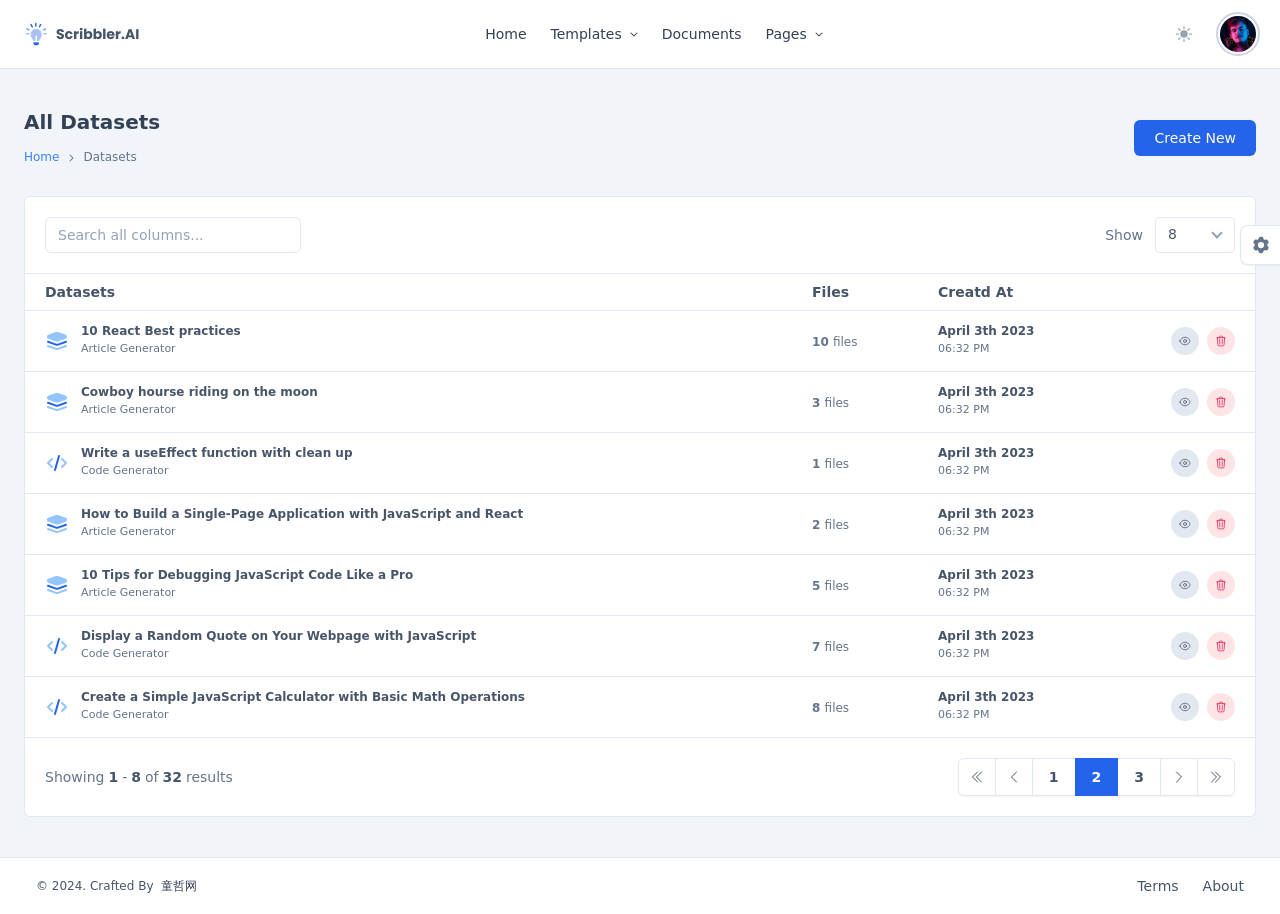
==== commit 879cb56b: "修改了documents页面，使其管理dataset；添加了manage_dataset.html，专门用于dataset的管理以及图的显示。" ====
--- a/frontend/app/documents.html
+++ b/frontend/app/documents.html
@@ -8,7 +8,7 @@
     <meta name="description" content="A powerful and conceptual apps base dashboard template that especially build for developers and programmers.">
     <!-- Fav Icon  -->
     <link rel="icon" type="image/svg+xml" href="../images/favicon.svg">
-    <title>Document List - Scribbler.AI - AI Content Generator Dashboard and User App HTML Template </title>
+    <title>Dataset List - Scribbler.AI - AI Content Generator Dashboard and User App HTML Template </title>
     <link rel="stylesheet" href="../assets/css/app.css">
 </head>
 
@@ -237,7 +237,7 @@
                                     </div>
                                 </li>
                                 <li class="menu-item group relative">
-                                    <a href="documents.html" class="menu-link flex items-center py-2 text-sm font-medium text-slate-700 group-hover:text-blue-600 group-[.active>]:text-blue-600 hover:text-blue-600 dark:text-slate-100 group-[.active>]:dark:text-blue-600 hover:dark:text-blue-600 xl:py-3">
+                                    <a href="datasets.html" class="menu-link flex items-center py-2 text-sm font-medium text-slate-700 group-hover:text-blue-600 group-[.active>]:text-blue-600 hover:text-blue-600 dark:text-slate-100 group-[.active>]:dark:text-blue-600 hover:dark:text-blue-600 xl:py-3">
                                         <span>Documents</span>
                                     </a>
                                 </li>
@@ -387,7 +387,7 @@
                 <div class="container px-3">
                     <div class="-mx-3 mb-7 flex items-center justify-between">
                         <div class="px-3">
-                            <h2 class="mb-2 text-xl font-bold text-slate-700 dark:text-white"> All Documents </h2>
+                            <h2 class="mb-2 text-xl font-bold text-slate-700 dark:text-white"> All Datasets </h2>
                             <ul class="inline-flex items-center gap-2 text-xs font-medium text-slate-500 dark:text-slate-300">
                                 <li>
                                     <a href="overview.html" class="text-blue-500 hover:text-blue-700"> Home </a>
@@ -397,7 +397,7 @@
                                         <path fill="currentColor" d="M310.6 233.4c12.5 12.5 12.5 32.8 0 45.3l-192 192c-12.5 12.5-32.8 12.5-45.3 0s-12.5-32.8 0-45.3L242.7 256 73.4 86.6c-12.5-12.5-12.5-32.8 0-45.3s32.8-12.5 45.3 0l192 192z" />
                                     </svg>
                                 </li>
-                                <li>Documents</li>
+                                <li>Datasets</li>
                             </ul>
                         </div>
                         <div class="px-3">
@@ -426,11 +426,11 @@
                         </div>
                         <!-- head -->
                         <div class="overflow-x-auto scrollbar-thin scrollbar-track-slate-200 scrollbar-thumb-slate-600 dark:scrollbar-track-slate-800">
-                            <table class="w-full table-auto border-collapse border-b border-t border-slate-200 text-sm dark:border-slate-800">
+                            <table class="w-full table-auto border-collapse border-b border-t border-slate-200 text-sm dark:border-slatEe-800">
                                 <thead class="text-slate-600 dark:text-slate-200">
                                     <tr>
-                                        <th class="py-2 pe-5 ps-5 text-start last:sticky last:end-0 last:bg-white last:ps-2 last:dark:bg-slate-950"> Document </th>
-                                        <th class="py-2 pe-5 ps-5 text-start last:sticky last:end-0 last:bg-white last:ps-2 last:dark:bg-slate-950"> Size </th>
+                                        <th class="py-2 pe-5 ps-5 text-start last:sticky last:end-0 last:bg-white last:ps-2 last:dark:bg-slate-950"> Datasets </th>
+                                        <th class="py-2 pe-5 ps-5 text-start last:sticky last:end-0 last:bg-white last:ps-2 last:dark:bg-slate-950"> Files </th>
                                         <th class="py-2 pe-5 ps-5 text-start last:sticky last:end-0 last:bg-white last:ps-2 last:dark:bg-slate-950"> Creatd At </th>
                                         <th class="py-2 pe-5 ps-5 text-start last:sticky last:end-0 last:bg-white last:ps-2 last:dark:bg-slate-950"></th>
                                     </tr>
@@ -452,7 +452,7 @@
                                         </td>
                                         <td class="border-t border-slate-200 py-3 pe-5 ps-5 last:sticky last:end-0 last:bg-white last:ps-2 dark:border-slate-800 last:dark:bg-slate-950">
                                             <span class="text-xs text-slate-500 dark:text-slate-400">
-                                                <strong>702 </strong> Words </span>
+                                                <strong>10 </strong> files </span>
                                         </td>
                                         <td class="border-t border-slate-200 py-3 pe-5 ps-5 last:sticky last:end-0 last:bg-white last:ps-2 dark:border-slate-800 last:dark:bg-slate-950">
                                             <span class="block whitespace-nowrap text-xs font-bold text-slate-600 dark:text-slate-200"> April 3th 2023 </span>
@@ -494,7 +494,7 @@
                                         </td>
                                         <td class="border-t border-slate-200 py-3 pe-5 ps-5 last:sticky last:end-0 last:bg-white last:ps-2 dark:border-slate-800 last:dark:bg-slate-950">
                                             <span class="text-xs text-slate-500 dark:text-slate-400">
-                                                <strong>702 </strong> Words </span>
+                                                <strong>3 </strong> files </span>
                                         </td>
                                         <td class="border-t border-slate-200 py-3 pe-5 ps-5 last:sticky last:end-0 last:bg-white last:ps-2 dark:border-slate-800 last:dark:bg-slate-950">
                                             <span class="block whitespace-nowrap text-xs font-bold text-slate-600 dark:text-slate-200"> April 3th 2023 </span>
@@ -536,7 +536,7 @@
                                         </td>
                                         <td class="border-t border-slate-200 py-3 pe-5 ps-5 last:sticky last:end-0 last:bg-white last:ps-2 dark:border-slate-800 last:dark:bg-slate-950">
                                             <span class="text-xs text-slate-500 dark:text-slate-400">
-                                                <strong>702 </strong> Words </span>
+                                                <strong>1 </strong> files </span>
                                         </td>
                                         <td class="border-t border-slate-200 py-3 pe-5 ps-5 last:sticky last:end-0 last:bg-white last:ps-2 dark:border-slate-800 last:dark:bg-slate-950">
                                             <span class="block whitespace-nowrap text-xs font-bold text-slate-600 dark:text-slate-200"> April 3th 2023 </span>
@@ -578,7 +578,7 @@
                                         </td>
                                         <td class="border-t border-slate-200 py-3 pe-5 ps-5 last:sticky last:end-0 last:bg-white last:ps-2 dark:border-slate-800 last:dark:bg-slate-950">
                                             <span class="text-xs text-slate-500 dark:text-slate-400">
-                                                <strong>702 </strong> Words </span>
+                                                <strong>2 </strong> files </span>
                                         </td>
                                         <td class="border-t border-slate-200 py-3 pe-5 ps-5 last:sticky last:end-0 last:bg-white last:ps-2 dark:border-slate-800 last:dark:bg-slate-950">
                                             <span class="block whitespace-nowrap text-xs font-bold text-slate-600 dark:text-slate-200"> April 3th 2023 </span>
@@ -620,7 +620,7 @@
                                         </td>
                                         <td class="border-t border-slate-200 py-3 pe-5 ps-5 last:sticky last:end-0 last:bg-white last:ps-2 dark:border-slate-800 last:dark:bg-slate-950">
                                             <span class="text-xs text-slate-500 dark:text-slate-400">
-                                                <strong>702 </strong> Words </span>
+                                                <strong>5 </strong> files </span>
                                         </td>
                                         <td class="border-t border-slate-200 py-3 pe-5 ps-5 last:sticky last:end-0 last:bg-white last:ps-2 dark:border-slate-800 last:dark:bg-slate-950">
                                             <span class="block whitespace-nowrap text-xs font-bold text-slate-600 dark:text-slate-200"> April 3th 2023 </span>
@@ -662,7 +662,7 @@
                                         </td>
                                         <td class="border-t border-slate-200 py-3 pe-5 ps-5 last:sticky last:end-0 last:bg-white last:ps-2 dark:border-slate-800 last:dark:bg-slate-950">
                                             <span class="text-xs text-slate-500 dark:text-slate-400">
-                                                <strong>702 </strong> Words </span>
+                                                <strong>7 </strong> files </span>
                                         </td>
                                         <td class="border-t border-slate-200 py-3 pe-5 ps-5 last:sticky last:end-0 last:bg-white last:ps-2 dark:border-slate-800 last:dark:bg-slate-950">
                                             <span class="block whitespace-nowrap text-xs font-bold text-slate-600 dark:text-slate-200"> April 3th 2023 </span>
@@ -704,7 +704,7 @@
                                         </td>
                                         <td class="border-t border-slate-200 py-3 pe-5 ps-5 last:sticky last:end-0 last:bg-white last:ps-2 dark:border-slate-800 last:dark:bg-slate-950">
                                             <span class="text-xs text-slate-500 dark:text-slate-400">
-                                                <strong>702 </strong> Words </span>
+                                                <strong>8 </strong> files </span>
                                         </td>
                                         <td class="border-t border-slate-200 py-3 pe-5 ps-5 last:sticky last:end-0 last:bg-white last:ps-2 dark:border-slate-800 last:dark:bg-slate-950">
                                             <span class="block whitespace-nowrap text-xs font-bold text-slate-600 dark:text-slate-200"> April 3th 2023 </span>
--- a/frontend/assets/css/app.css
+++ b/frontend/assets/css/app.css
@@ -0,0 +1,11325 @@
+[data-simplebar] {
+  position: relative;
+  flex-direction: column;
+  flex-wrap: wrap;
+  justify-content: flex-start;
+  align-content: flex-start;
+  align-items: flex-start;
+}
+
+.simplebar-wrapper {
+  overflow: hidden;
+  width: inherit;
+  height: inherit;
+  max-width: inherit;
+  max-height: inherit;
+}
+
+.simplebar-mask {
+  direction: inherit;
+  position: absolute;
+  overflow: hidden;
+  padding: 0;
+  margin: 0;
+  left: 0;
+  top: 0;
+  bottom: 0;
+  right: 0;
+  width: auto !important;
+  height: auto !important;
+  z-index: 0;
+}
+
+.simplebar-offset {
+  direction: inherit !important;
+  box-sizing: inherit !important;
+  resize: none !important;
+  position: absolute;
+  top: 0;
+  left: 0;
+  bottom: 0;
+  right: 0;
+  padding: 0;
+  margin: 0;
+  -webkit-overflow-scrolling: touch;
+}
+
+.simplebar-content-wrapper {
+  direction: inherit;
+  box-sizing: border-box !important;
+  position: relative;
+  display: block;
+  height: 100%; /* Required for horizontal native scrollbar to not appear if parent is taller than natural height */
+  width: auto;
+  max-width: 100%; /* Not required for horizontal scroll to trigger */
+  max-height: 100%; /* Needed for vertical scroll to trigger */
+  overflow: auto;
+  scrollbar-width: none;
+  -ms-overflow-style: none;
+}
+
+.simplebar-content-wrapper::-webkit-scrollbar,
+.simplebar-hide-scrollbar::-webkit-scrollbar {
+  display: none;
+  width: 0;
+  height: 0;
+}
+
+.simplebar-content:before,
+.simplebar-content:after {
+  content: ' ';
+  display: table;
+}
+
+.simplebar-placeholder {
+  max-height: 100%;
+  max-width: 100%;
+  width: 100%;
+  pointer-events: none;
+}
+
+.simplebar-height-auto-observer-wrapper {
+  box-sizing: inherit !important;
+  height: 100%;
+  width: 100%;
+  max-width: 1px;
+  position: relative;
+  float: left;
+  max-height: 1px;
+  overflow: hidden;
+  z-index: -1;
+  padding: 0;
+  margin: 0;
+  pointer-events: none;
+  flex-grow: inherit;
+  flex-shrink: 0;
+  flex-basis: 0;
+}
+
+.simplebar-height-auto-observer {
+  box-sizing: inherit;
+  display: block;
+  opacity: 0;
+  position: absolute;
+  top: 0;
+  left: 0;
+  height: 1000%;
+  width: 1000%;
+  min-height: 1px;
+  min-width: 1px;
+  overflow: hidden;
+  pointer-events: none;
+  z-index: -1;
+}
+
+.simplebar-track {
+  z-index: 1;
+  position: absolute;
+  right: 0;
+  bottom: 0;
+  pointer-events: none;
+  overflow: hidden;
+}
+
+[data-simplebar].simplebar-dragging {
+  pointer-events: none;
+  -webkit-touch-callout: none;
+  -webkit-user-select: none;
+  -moz-user-select: none;
+  user-select: none;
+}
+
+[data-simplebar].simplebar-dragging .simplebar-content {
+  pointer-events: none;
+  -webkit-touch-callout: none;
+  -webkit-user-select: none;
+  -moz-user-select: none;
+  user-select: none;
+}
+
+[data-simplebar].simplebar-dragging .simplebar-track {
+  pointer-events: all;
+}
+
+.simplebar-scrollbar {
+  position: absolute;
+  left: 0;
+  right: 0;
+  min-height: 10px;
+}
+
+.simplebar-scrollbar:before {
+  position: absolute;
+  content: '';
+  background: black;
+  border-radius: 7px;
+  left: 2px;
+  right: 2px;
+  opacity: 0;
+  transition: opacity 0.2s 0.5s linear;
+}
+
+.simplebar-scrollbar.simplebar-visible:before {
+  opacity: 0.5;
+  transition-delay: 0s;
+  transition-duration: 0s;
+}
+
+.simplebar-track.simplebar-vertical {
+  top: 0;
+  width: 11px;
+}
+
+.simplebar-scrollbar:before {
+  top: 2px;
+  bottom: 2px;
+  left: 2px;
+  right: 2px;
+}
+
+.simplebar-track.simplebar-horizontal {
+  left: 0;
+  height: 11px;
+}
+
+.simplebar-track.simplebar-horizontal .simplebar-scrollbar {
+  right: auto;
+  left: 0;
+  top: 0;
+  bottom: 0;
+  min-height: 0;
+  min-width: 10px;
+  width: auto;
+}
+
+/* Rtl support */
+
+[data-simplebar-direction='rtl'] .simplebar-track.simplebar-vertical {
+  right: auto;
+  left: 0;
+}
+
+.simplebar-dummy-scrollbar-size {
+  direction: rtl;
+  position: fixed;
+  opacity: 0;
+  visibility: hidden;
+  height: 500px;
+  width: 500px;
+  overflow-y: hidden;
+  overflow-x: scroll;
+  -ms-overflow-style: scrollbar !important;
+}
+
+.simplebar-dummy-scrollbar-size > div {
+  width: 200%;
+  height: 200%;
+  margin: 10px 0;
+}
+
+.simplebar-hide-scrollbar {
+  position: fixed;
+  left: 0;
+  visibility: hidden;
+  overflow-y: scroll;
+  scrollbar-width: none;
+  -ms-overflow-style: none;
+}
+
+.ql-container {
+  position: relative;
+  margin: 0px;
+  height: 100%;
+  font-family: ui-sans-serif, system-ui, sans-serif, "Apple Color Emoji", "Segoe UI Emoji", "Segoe UI Symbol", "Noto Color Emoji";
+  font-size: 0.875rem;
+  line-height: 1.25rem;
+}
+
+.ql-container.ql-disabled .ql-tooltip {
+  visibility: hidden;
+}
+
+.ql-container.ql-disabled .ql-editor ul[data-checked] > li::before {
+  pointer-events: none;
+}
+
+.ql-clipboard {
+  left: -1000px;
+  position: absolute;
+  top: 50%;
+  height: 1px;
+  overflow-y: hidden;
+}
+
+.ql-clipboard p {
+  margin: 0px;
+  padding: 0px;
+}
+
+.ql-editor {
+  -o-tab-size: 4;
+     tab-size: 4;
+  -moz-tab-size: 4;
+  word-wrap: break-word;
+  min-height: 400px;
+  height: 100%;
+  overflow-y: auto;
+  white-space: pre-wrap;
+  padding-left: 1rem;
+  padding-right: 1rem;
+  padding-top: 0.75rem;
+  padding-bottom: 0.75rem;
+  text-align: left;
+  line-height: 1.5;
+  --tw-text-opacity: 1;
+  color: rgb(2 6 23 / var(--tw-text-opacity));
+  outline: 2px solid transparent;
+  outline-offset: 2px;
+}
+
+:is(.dark .ql-editor) {
+  --tw-text-opacity: 1;
+  color: rgb(241 245 249 / var(--tw-text-opacity));
+}
+
+.ql-editor > * {
+  cursor: text;
+}
+
+.ql-editor p,
+.ql-editor ol,
+.ql-editor ul,
+.ql-editor pre,
+.ql-editor blockquote,
+.ql-editor h1,
+.ql-editor h2,
+.ql-editor h3,
+.ql-editor h4,
+.ql-editor h5,
+.ql-editor h6 {
+  margin: 0px;
+  padding: 0px;
+  counter-reset: list-1 list-2 list-3 list-4 list-5 list-6 list-7 list-8 list-9;
+}
+
+.ql-editor ol > li,
+.ql-editor ul > li {
+  list-style-type: none;
+}
+
+.ql-editor ul > li::before {
+  content: "\2022";
+}
+
+.ql-editor ul[data-checked="true"],
+.ql-editor ul[data-checked="false"] {
+  pointer-events: none;
+}
+
+.ql-editor ul[data-checked="true"] > li *,
+.ql-editor ul[data-checked="false"] > li * {
+  pointer-events: all;
+}
+
+.ql-editor ul[data-checked="true"] > li::before,
+.ql-editor ul[data-checked="false"] > li::before {
+  cursor: pointer;
+  pointer-events: all;
+  --tw-text-opacity: 1;
+  color: rgb(71 85 105 / var(--tw-text-opacity));
+}
+
+:is(.dark .ql-editor ul[data-checked="true"] > li)::before,:is(.dark 
+.ql-editor ul[data-checked="false"] > li)::before {
+  --tw-text-opacity: 1;
+  color: rgb(226 232 240 / var(--tw-text-opacity));
+}
+
+.ql-editor ul[data-checked="true"] > li::before {
+  content: "\2611";
+}
+
+.ql-editor ul[data-checked="false"] > li::before {
+  content: "\2610";
+}
+
+.ql-editor li::before {
+  display: inline-block;
+  white-space: nowrap;
+  width: 1.2em;
+}
+
+.ql-editor li:not(.ql-direction-rtl)::before {
+  margin-left: -1.5em;
+  margin-right: 0.3em;
+  text-align: right;
+}
+
+.ql-editor li.ql-direction-rtl::before {
+  margin-left: 0.3em;
+  margin-right: -1.5em;
+}
+
+.ql-editor ol li:not(.ql-direction-rtl),
+.ql-editor ul li:not(.ql-direction-rtl) {
+  padding-left: 1.5em;
+}
+
+.ql-editor ol li.ql-direction-rtl,
+.ql-editor ul li.ql-direction-rtl {
+  padding-right: 1.5em;
+}
+
+.ql-editor ol li {
+  counter-reset: list-1 list-2 list-3 list-4 list-5 list-6 list-7 list-8 list-9;
+  counter-increment: list-0;
+}
+
+.ql-editor ol li:before {
+  content: counter(list-0, decimal) ". ";
+}
+
+.ql-editor ol li.ql-indent-1 {
+  counter-increment: list-1;
+}
+
+.ql-editor ol li.ql-indent-1:before {
+  content: counter(list-1, lower-alpha) ". ";
+}
+
+.ql-editor ol li.ql-indent-1 {
+  counter-reset: list-2 list-3 list-4 list-5 list-6 list-7 list-8 list-9;
+}
+
+.ql-editor ol li.ql-indent-2 {
+  counter-increment: list-2;
+}
+
+.ql-editor ol li.ql-indent-2:before {
+  content: counter(list-2, lower-roman) ". ";
+}
+
+.ql-editor ol li.ql-indent-2 {
+  counter-reset: list-3 list-4 list-5 list-6 list-7 list-8 list-9;
+}
+
+.ql-editor ol li.ql-indent-3 {
+  counter-increment: list-3;
+}
+
+.ql-editor ol li.ql-indent-3:before {
+  content: counter(list-3, decimal) ". ";
+}
+
+.ql-editor ol li.ql-indent-3 {
+  counter-reset: list-4 list-5 list-6 list-7 list-8 list-9;
+}
+
+.ql-editor ol li.ql-indent-4 {
+  counter-increment: list-4;
+}
+
+.ql-editor ol li.ql-indent-4:before {
+  content: counter(list-4, lower-alpha) ". ";
+}
+
+.ql-editor ol li.ql-indent-4 {
+  counter-reset: list-5 list-6 list-7 list-8 list-9;
+}
+
+.ql-editor ol li.ql-indent-5 {
+  counter-increment: list-5;
+}
+
+.ql-editor ol li.ql-indent-5:before {
+  content: counter(list-5, lower-roman) ". ";
+}
+
+.ql-editor ol li.ql-indent-5 {
+  counter-reset: list-6 list-7 list-8 list-9;
+}
+
+.ql-editor ol li.ql-indent-6 {
+  counter-increment: list-6;
+}
+
+.ql-editor ol li.ql-indent-6:before {
+  content: counter(list-6, decimal) ". ";
+}
+
+.ql-editor ol li.ql-indent-6 {
+  counter-reset: list-7 list-8 list-9;
+}
+
+.ql-editor ol li.ql-indent-7 {
+  counter-increment: list-7;
+}
+
+.ql-editor ol li.ql-indent-7:before {
+  content: counter(list-7, lower-alpha) ". ";
+}
+
+.ql-editor ol li.ql-indent-7 {
+  counter-reset: list-8 list-9;
+}
+
+.ql-editor ol li.ql-indent-8 {
+  counter-increment: list-8;
+}
+
+.ql-editor ol li.ql-indent-8:before {
+  content: counter(list-8, lower-roman) ". ";
+}
+
+.ql-editor ol li.ql-indent-8 {
+  counter-reset: list-9;
+}
+
+.ql-editor ol li.ql-indent-9 {
+  counter-increment: list-9;
+}
+
+.ql-editor ol li.ql-indent-9:before {
+  content: counter(list-9, decimal) ". ";
+}
+
+.ql-editor .ql-indent-1:not(.ql-direction-rtl) {
+  padding-left: 3em;
+}
+
+.ql-editor li.ql-indent-1:not(.ql-direction-rtl) {
+  padding-left: 4.5em;
+}
+
+.ql-editor .ql-indent-1.ql-direction-rtl.ql-align-right {
+  padding-right: 3em;
+}
+
+.ql-editor li.ql-indent-1.ql-direction-rtl.ql-align-right {
+  padding-right: 4.5em;
+}
+
+.ql-editor .ql-indent-2:not(.ql-direction-rtl) {
+  padding-left: 6em;
+}
+
+.ql-editor li.ql-indent-2:not(.ql-direction-rtl) {
+  padding-left: 7.5em;
+}
+
+.ql-editor .ql-indent-2.ql-direction-rtl.ql-align-right {
+  padding-right: 6em;
+}
+
+.ql-editor li.ql-indent-2.ql-direction-rtl.ql-align-right {
+  padding-right: 7.5em;
+}
+
+.ql-editor .ql-indent-3:not(.ql-direction-rtl) {
+  padding-left: 9em;
+}
+
+.ql-editor li.ql-indent-3:not(.ql-direction-rtl) {
+  padding-left: 10.5em;
+}
+
+.ql-editor .ql-indent-3.ql-direction-rtl.ql-align-right {
+  padding-right: 9em;
+}
+
+.ql-editor li.ql-indent-3.ql-direction-rtl.ql-align-right {
+  padding-right: 10.5em;
+}
+
+.ql-editor .ql-indent-4:not(.ql-direction-rtl) {
+  padding-left: 12em;
+}
+
+.ql-editor li.ql-indent-4:not(.ql-direction-rtl) {
+  padding-left: 13.5em;
+}
+
+.ql-editor .ql-indent-4.ql-direction-rtl.ql-align-right {
+  padding-right: 12em;
+}
+
+.ql-editor li.ql-indent-4.ql-direction-rtl.ql-align-right {
+  padding-right: 13.5em;
+}
+
+.ql-editor .ql-indent-5:not(.ql-direction-rtl) {
+  padding-left: 15em;
+}
+
+.ql-editor li.ql-indent-5:not(.ql-direction-rtl) {
+  padding-left: 16.5em;
+}
+
+.ql-editor .ql-indent-5.ql-direction-rtl.ql-align-right {
+  padding-right: 15em;
+}
+
+.ql-editor li.ql-indent-5.ql-direction-rtl.ql-align-right {
+  padding-right: 16.5em;
+}
+
+.ql-editor .ql-indent-6:not(.ql-direction-rtl) {
+  padding-left: 18em;
+}
+
+.ql-editor li.ql-indent-6:not(.ql-direction-rtl) {
+  padding-left: 19.5em;
+}
+
+.ql-editor .ql-indent-6.ql-direction-rtl.ql-align-right {
+  padding-right: 18em;
+}
+
+.ql-editor li.ql-indent-6.ql-direction-rtl.ql-align-right {
+  padding-right: 19.5em;
+}
+
+.ql-editor .ql-indent-7:not(.ql-direction-rtl) {
+  padding-left: 21em;
+}
+
+.ql-editor li.ql-indent-7:not(.ql-direction-rtl) {
+  padding-left: 22.5em;
+}
+
+.ql-editor .ql-indent-7.ql-direction-rtl.ql-align-right {
+  padding-right: 21em;
+}
+
+.ql-editor li.ql-indent-7.ql-direction-rtl.ql-align-right {
+  padding-right: 22.5em;
+}
+
+.ql-editor .ql-indent-8:not(.ql-direction-rtl) {
+  padding-left: 24em;
+}
+
+.ql-editor li.ql-indent-8:not(.ql-direction-rtl) {
+  padding-left: 25.5em;
+}
+
+.ql-editor .ql-indent-8.ql-direction-rtl.ql-align-right {
+  padding-right: 24em;
+}
+
+.ql-editor li.ql-indent-8.ql-direction-rtl.ql-align-right {
+  padding-right: 25.5em;
+}
+
+.ql-editor .ql-indent-9:not(.ql-direction-rtl) {
+  padding-left: 27em;
+}
+
+.ql-editor li.ql-indent-9:not(.ql-direction-rtl) {
+  padding-left: 28.5em;
+}
+
+.ql-editor .ql-indent-9.ql-direction-rtl.ql-align-right {
+  padding-right: 27em;
+}
+
+.ql-editor li.ql-indent-9.ql-direction-rtl.ql-align-right {
+  padding-right: 28.5em;
+}
+
+.ql-editor .ql-video {
+  display: block;
+  max-width: 100%;
+}
+
+.ql-editor .ql-video.ql-align-center {
+  margin: 0 auto;
+}
+
+.ql-editor .ql-video.ql-align-right {
+  margin: 0 0 0 auto;
+}
+
+.ql-editor .ql-bg-black {
+  --tw-bg-opacity: 1;
+  background-color: rgb(0 0 0 / var(--tw-bg-opacity));
+}
+
+.ql-editor .ql-bg-red {
+  --tw-bg-opacity: 1;
+  background-color: rgb(225 29 72 / var(--tw-bg-opacity));
+}
+
+.ql-editor .ql-bg-orange {
+  --tw-bg-opacity: 1;
+  background-color: rgb(217 119 6 / var(--tw-bg-opacity));
+}
+
+.ql-editor .ql-bg-yellow {
+  --tw-bg-opacity: 1;
+  background-color: rgb(202 138 4 / var(--tw-bg-opacity));
+}
+
+.ql-editor .ql-bg-green {
+  --tw-bg-opacity: 1;
+  background-color: rgb(5 150 105 / var(--tw-bg-opacity));
+}
+
+.ql-editor .ql-bg-blue {
+  --tw-bg-opacity: 1;
+  background-color: rgb(37 99 235 / var(--tw-bg-opacity));
+}
+
+.ql-editor .ql-bg-purple {
+  --tw-bg-opacity: 1;
+  background-color: rgb(147 51 234 / var(--tw-bg-opacity));
+}
+
+.ql-editor .ql-color-white {
+  --tw-text-opacity: 1;
+  color: rgb(255 255 255 / var(--tw-text-opacity));
+}
+
+.ql-editor .ql-color-red {
+  --tw-text-opacity: 1;
+  color: rgb(225 29 72 / var(--tw-text-opacity));
+}
+
+.ql-editor .ql-color-orange {
+  --tw-text-opacity: 1;
+  color: rgb(234 88 12 / var(--tw-text-opacity));
+}
+
+.ql-editor .ql-color-yellow {
+  --tw-text-opacity: 1;
+  color: rgb(202 138 4 / var(--tw-text-opacity));
+}
+
+.ql-editor .ql-color-green {
+  --tw-text-opacity: 1;
+  color: rgb(22 163 74 / var(--tw-text-opacity));
+}
+
+.ql-editor .ql-color-blue {
+  --tw-text-opacity: 1;
+  color: rgb(37 99 235 / var(--tw-text-opacity));
+}
+
+.ql-editor .ql-color-purple {
+  --tw-text-opacity: 1;
+  color: rgb(147 51 234 / var(--tw-text-opacity));
+}
+
+.ql-editor .ql-font-serif {
+  font-family:
+    Georgia,
+    Times New Roman,
+    serif;
+}
+
+.ql-editor .ql-font-monospace {
+  font-family:
+    Monaco,
+    Courier New,
+    monospace;
+}
+
+.ql-editor .ql-size-small {
+  font-size: 0.75em;
+}
+
+.ql-editor .ql-size-large {
+  font-size: 1.5em;
+}
+
+.ql-editor .ql-size-huge {
+  font-size: 2.5em;
+}
+
+.ql-editor .ql-direction-rtl {
+  direction: rtl;
+  text-align: inherit;
+}
+
+.ql-editor .ql-align-center {
+  text-align: center;
+}
+
+.ql-editor .ql-align-justify {
+  text-align: justify;
+}
+
+.ql-editor .ql-align-right {
+  text-align: right;
+}
+
+.ql-editor.ql-blank::before {
+  content: attr(data-placeholder);
+  font-style: italic;
+  left: 15px;
+  pointer-events: none;
+  position: absolute;
+  right: 15px;
+  color: rgb(0 0 0 / var(--tw-text-opacity));
+  --tw-text-opacity: 0.6;
+}
+
+:is(.dark .ql-editor.ql-blank)::before {
+  --tw-text-opacity: 1;
+  color: rgb(255 255 255 / var(--tw-text-opacity));
+}
+
+.ql-snow.ql-toolbar:after,
+.ql-snow .ql-toolbar:after {
+  clear: both;
+  content: "";
+  display: table;
+}
+
+.ql-snow.ql-toolbar button,
+.ql-snow .ql-toolbar button {
+  background: none;
+  border: none;
+  cursor: pointer;
+  display: inline-block;
+  float: left;
+  height: 24px;
+  padding: 3px 5px;
+  width: 28px;
+}
+
+.ql-snow.ql-toolbar button svg,
+.ql-snow .ql-toolbar button svg {
+  float: left;
+  height: 100%;
+}
+
+.ql-snow.ql-toolbar button:active:hover,
+.ql-snow .ql-toolbar button:active:hover {
+  outline: none;
+}
+
+.ql-snow.ql-toolbar input.ql-image[type="file"],
+.ql-snow .ql-toolbar input.ql-image[type="file"] {
+  display: none;
+}
+
+.ql-snow.ql-toolbar button:hover,
+.ql-snow .ql-toolbar button:hover,
+.ql-snow.ql-toolbar button:focus,
+.ql-snow .ql-toolbar button:focus,
+.ql-snow.ql-toolbar button.ql-active,
+.ql-snow .ql-toolbar button.ql-active,
+.ql-snow.ql-toolbar .ql-picker-label:hover,
+.ql-snow .ql-toolbar .ql-picker-label:hover,
+.ql-snow.ql-toolbar .ql-picker-label.ql-active,
+.ql-snow .ql-toolbar .ql-picker-label.ql-active,
+.ql-snow.ql-toolbar .ql-picker-item:hover,
+.ql-snow .ql-toolbar .ql-picker-item:hover,
+.ql-snow.ql-toolbar .ql-picker-item.ql-selected,
+.ql-snow .ql-toolbar .ql-picker-item.ql-selected {
+  --tw-text-opacity: 1;
+  color: rgb(37 99 235 / var(--tw-text-opacity));
+}
+
+.ql-snow.ql-toolbar button:hover .ql-fill,
+.ql-snow .ql-toolbar button:hover .ql-fill,
+.ql-snow.ql-toolbar button:focus .ql-fill,
+.ql-snow .ql-toolbar button:focus .ql-fill,
+.ql-snow.ql-toolbar button.ql-active .ql-fill,
+.ql-snow .ql-toolbar button.ql-active .ql-fill,
+.ql-snow.ql-toolbar .ql-picker-label:hover .ql-fill,
+.ql-snow .ql-toolbar .ql-picker-label:hover .ql-fill,
+.ql-snow.ql-toolbar .ql-picker-label.ql-active .ql-fill,
+.ql-snow .ql-toolbar .ql-picker-label.ql-active .ql-fill,
+.ql-snow.ql-toolbar .ql-picker-item:hover .ql-fill,
+.ql-snow .ql-toolbar .ql-picker-item:hover .ql-fill,
+.ql-snow.ql-toolbar .ql-picker-item.ql-selected .ql-fill,
+.ql-snow .ql-toolbar .ql-picker-item.ql-selected .ql-fill,
+.ql-snow.ql-toolbar button:hover .ql-stroke.ql-fill,
+.ql-snow .ql-toolbar button:hover .ql-stroke.ql-fill,
+.ql-snow.ql-toolbar button:focus .ql-stroke.ql-fill,
+.ql-snow .ql-toolbar button:focus .ql-stroke.ql-fill,
+.ql-snow.ql-toolbar button.ql-active .ql-stroke.ql-fill,
+.ql-snow .ql-toolbar button.ql-active .ql-stroke.ql-fill,
+.ql-snow.ql-toolbar .ql-picker-label:hover .ql-stroke.ql-fill,
+.ql-snow .ql-toolbar .ql-picker-label:hover .ql-stroke.ql-fill,
+.ql-snow.ql-toolbar .ql-picker-label.ql-active .ql-stroke.ql-fill,
+.ql-snow .ql-toolbar .ql-picker-label.ql-active .ql-stroke.ql-fill,
+.ql-snow.ql-toolbar .ql-picker-item:hover .ql-stroke.ql-fill,
+.ql-snow .ql-toolbar .ql-picker-item:hover .ql-stroke.ql-fill,
+.ql-snow.ql-toolbar .ql-picker-item.ql-selected .ql-stroke.ql-fill,
+.ql-snow .ql-toolbar .ql-picker-item.ql-selected .ql-stroke.ql-fill {
+  fill: #2563eb;
+}
+
+.ql-snow.ql-toolbar button:hover .ql-stroke,
+.ql-snow .ql-toolbar button:hover .ql-stroke,
+.ql-snow.ql-toolbar button:focus .ql-stroke,
+.ql-snow .ql-toolbar button:focus .ql-stroke,
+.ql-snow.ql-toolbar button.ql-active .ql-stroke,
+.ql-snow .ql-toolbar button.ql-active .ql-stroke,
+.ql-snow.ql-toolbar .ql-picker-label:hover .ql-stroke,
+.ql-snow .ql-toolbar .ql-picker-label:hover .ql-stroke,
+.ql-snow.ql-toolbar .ql-picker-label.ql-active .ql-stroke,
+.ql-snow .ql-toolbar .ql-picker-label.ql-active .ql-stroke,
+.ql-snow.ql-toolbar .ql-picker-item:hover .ql-stroke,
+.ql-snow .ql-toolbar .ql-picker-item:hover .ql-stroke,
+.ql-snow.ql-toolbar .ql-picker-item.ql-selected .ql-stroke,
+.ql-snow .ql-toolbar .ql-picker-item.ql-selected .ql-stroke,
+.ql-snow.ql-toolbar button:hover .ql-stroke-miter,
+.ql-snow .ql-toolbar button:hover .ql-stroke-miter,
+.ql-snow.ql-toolbar button:focus .ql-stroke-miter,
+.ql-snow .ql-toolbar button:focus .ql-stroke-miter,
+.ql-snow.ql-toolbar button.ql-active .ql-stroke-miter,
+.ql-snow .ql-toolbar button.ql-active .ql-stroke-miter,
+.ql-snow.ql-toolbar .ql-picker-label:hover .ql-stroke-miter,
+.ql-snow .ql-toolbar .ql-picker-label:hover .ql-stroke-miter,
+.ql-snow.ql-toolbar .ql-picker-label.ql-active .ql-stroke-miter,
+.ql-snow .ql-toolbar .ql-picker-label.ql-active .ql-stroke-miter,
+.ql-snow.ql-toolbar .ql-picker-item:hover .ql-stroke-miter,
+.ql-snow .ql-toolbar .ql-picker-item:hover .ql-stroke-miter,
+.ql-snow.ql-toolbar .ql-picker-item.ql-selected .ql-stroke-miter,
+.ql-snow .ql-toolbar .ql-picker-item.ql-selected .ql-stroke-miter {
+  stroke: #2563eb;
+}
+
+@media (pointer: coarse) {
+  .ql-snow.ql-toolbar button:hover:not(.ql-active),
+  .ql-snow .ql-toolbar button:hover:not(.ql-active) {
+    --tw-text-opacity: 1;
+    color: rgb(71 85 105 / var(--tw-text-opacity));
+  }
+  :is(.dark .ql-snow.ql-toolbar button:hover:not(.ql-active)),:is(.dark 
+  .ql-snow .ql-toolbar button:hover:not(.ql-active)) {
+    --tw-text-opacity: 1;
+    color: rgb(226 232 240 / var(--tw-text-opacity));
+  }
+  .ql-snow.ql-toolbar button:hover:not(.ql-active) .ql-fill,
+  .ql-snow .ql-toolbar button:hover:not(.ql-active) .ql-fill,
+  .ql-snow.ql-toolbar button:hover:not(.ql-active) .ql-stroke.ql-fill,
+  .ql-snow .ql-toolbar button:hover:not(.ql-active) .ql-stroke.ql-fill {
+    fill: #475569;
+  }
+  :is(.dark .ql-snow.ql-toolbar button:hover:not(.ql-active) .ql-fill),:is(.dark 
+  .ql-snow .ql-toolbar button:hover:not(.ql-active) .ql-fill),:is(.dark 
+  .ql-snow.ql-toolbar button:hover:not(.ql-active) .ql-stroke.ql-fill),:is(.dark 
+  .ql-snow .ql-toolbar button:hover:not(.ql-active) .ql-stroke.ql-fill) {
+    fill: #e2e8f0;
+  }
+  .ql-snow.ql-toolbar button:hover:not(.ql-active) .ql-stroke,
+  .ql-snow .ql-toolbar button:hover:not(.ql-active) .ql-stroke,
+  .ql-snow.ql-toolbar button:hover:not(.ql-active) .ql-stroke-miter,
+  .ql-snow .ql-toolbar button:hover:not(.ql-active) .ql-stroke-miter {
+    stroke: #475569;
+  }
+  :is(.dark .ql-snow.ql-toolbar button:hover:not(.ql-active) .ql-stroke),:is(.dark 
+  .ql-snow .ql-toolbar button:hover:not(.ql-active) .ql-stroke),:is(.dark 
+  .ql-snow.ql-toolbar button:hover:not(.ql-active) .ql-stroke-miter),:is(.dark 
+  .ql-snow .ql-toolbar button:hover:not(.ql-active) .ql-stroke-miter) {
+    stroke: #e2e8f0;
+  }
+}
+
+.ql-snow {
+}
+
+.ql-snow * {
+  box-sizing: border-box;
+}
+
+.ql-snow .ql-hidden {
+  display: none;
+}
+
+.ql-snow .ql-out-bottom,
+.ql-snow .ql-out-top {
+  visibility: hidden;
+}
+
+.ql-snow .ql-tooltip {
+  position: absolute;
+  transform: translateY(10px);
+}
+
+.ql-snow .ql-tooltip a {
+  cursor: pointer;
+  text-decoration: none;
+}
+
+.ql-snow .ql-tooltip.ql-flip {
+  transform: translateY(-10px);
+}
+
+.ql-snow .ql-formats {
+  display: inline-block;
+  vertical-align: middle;
+}
+
+.ql-snow .ql-formats:after {
+  clear: both;
+  content: "";
+  display: table;
+}
+
+.ql-snow .ql-stroke {
+  fill: none;
+  stroke: #475569;
+}
+
+:is(.dark .ql-snow .ql-stroke) {
+  stroke: #e2e8f0;
+}
+
+.ql-snow .ql-stroke {
+  stroke-linecap: round;
+  stroke-linejoin: round;
+  stroke-width: 2;
+}
+
+.ql-snow .ql-stroke-miter {
+  fill: none;
+  stroke: #475569;
+}
+
+:is(.dark .ql-snow .ql-stroke-miter) {
+  stroke: #e2e8f0;
+}
+
+.ql-snow .ql-stroke-miter {
+  stroke-miterlimit: 10;
+  stroke-width: 2;
+}
+
+.ql-snow .ql-fill,
+.ql-snow .ql-stroke.ql-fill {
+  fill: #475569;
+}
+
+:is(.dark .ql-snow .ql-fill),:is(.dark 
+.ql-snow .ql-stroke.ql-fill) {
+  fill: #e2e8f0;
+}
+
+.ql-snow .ql-empty {
+  fill: none;
+}
+
+.ql-snow .ql-even {
+  fill-rule: evenodd;
+}
+
+.ql-snow .ql-thin,
+.ql-snow .ql-stroke.ql-thin {
+  stroke-width: 1;
+}
+
+.ql-snow .ql-transparent {
+  opacity: 0.4;
+}
+
+.ql-snow .ql-direction svg:last-child {
+  display: none;
+}
+
+.ql-snow .ql-direction.ql-active svg:last-child {
+  display: inline;
+}
+
+.ql-snow .ql-direction.ql-active svg:first-child {
+  display: none;
+}
+
+.ql-snow .ql-editor h1 {
+  font-size: 2em;
+}
+
+.ql-snow .ql-editor h2 {
+  font-size: 1.5em;
+}
+
+.ql-snow .ql-editor h3 {
+  font-size: 1.17em;
+}
+
+.ql-snow .ql-editor h4 {
+  font-size: 1em;
+}
+
+.ql-snow .ql-editor h5 {
+  font-size: 0.83em;
+}
+
+.ql-snow .ql-editor h6 {
+  font-size: 0.67em;
+}
+
+.ql-snow .ql-editor a {
+  text-decoration: underline;
+}
+
+.ql-snow .ql-editor blockquote {
+  border-left-width: 4px;
+  --tw-border-opacity: 1;
+  border-color: rgb(148 163 184 / var(--tw-border-opacity));
+}
+
+:is(.dark .ql-snow .ql-editor blockquote) {
+  --tw-border-opacity: 1;
+  border-color: rgb(71 85 105 / var(--tw-border-opacity));
+}
+
+.ql-snow .ql-editor blockquote {
+  margin-bottom: 5px;
+  margin-top: 5px;
+  padding-left: 16px;
+}
+
+.ql-snow .ql-editor code,
+.ql-snow .ql-editor pre {
+  --tw-bg-opacity: 1;
+  background-color: rgb(226 232 240 / var(--tw-bg-opacity));
+}
+
+:is(.dark .ql-snow .ql-editor code),:is(.dark 
+.ql-snow .ql-editor pre) {
+  --tw-bg-opacity: 1;
+  background-color: rgb(30 41 59 / var(--tw-bg-opacity));
+}
+
+.ql-snow .ql-editor code,
+.ql-snow .ql-editor pre {
+  border-radius: 3px;
+}
+
+.ql-snow .ql-editor pre {
+  white-space: pre-wrap;
+  margin-bottom: 5px;
+  margin-top: 5px;
+  padding: 5px 10px;
+}
+
+.ql-snow .ql-editor code {
+  font-size: 85%;
+  padding: 2px 4px;
+}
+
+.ql-snow .ql-editor pre.ql-syntax {
+  --tw-bg-opacity: 1;
+  background-color: rgb(30 41 59 / var(--tw-bg-opacity));
+  --tw-text-opacity: 1;
+  color: rgb(241 245 249 / var(--tw-text-opacity));
+}
+
+:is(.dark .ql-snow .ql-editor pre.ql-syntax) {
+  --tw-bg-opacity: 1;
+  background-color: rgb(226 232 240 / var(--tw-bg-opacity));
+  --tw-text-opacity: 1;
+  color: rgb(15 23 42 / var(--tw-text-opacity));
+}
+
+.ql-snow .ql-editor pre.ql-syntax {
+  overflow: visible;
+}
+
+.ql-snow .ql-editor img {
+  max-width: 100%;
+}
+
+.ql-snow .ql-picker {
+  --tw-text-opacity: 1;
+  color: rgb(71 85 105 / var(--tw-text-opacity));
+}
+
+:is(.dark .ql-snow .ql-picker) {
+  --tw-text-opacity: 1;
+  color: rgb(226 232 240 / var(--tw-text-opacity));
+}
+
+.ql-snow .ql-picker {
+  display: inline-block;
+  float: left;
+  font-size: 14px;
+  font-weight: 500;
+  height: 24px;
+  position: relative;
+  vertical-align: middle;
+}
+
+.ql-snow .ql-picker-label {
+  cursor: pointer;
+  display: inline-block;
+  height: 100%;
+  padding-left: 8px;
+  padding-right: 2px;
+  position: relative;
+  width: 100%;
+}
+
+.ql-snow .ql-picker-label::before {
+  display: inline-block;
+  line-height: 22px;
+}
+
+.ql-snow .ql-picker-options {
+  --tw-bg-opacity: 1;
+  background-color: rgb(255 255 255 / var(--tw-bg-opacity));
+}
+
+:is(.dark .ql-snow .ql-picker-options) {
+  --tw-bg-opacity: 1;
+  background-color: rgb(2 6 23 / var(--tw-bg-opacity));
+}
+
+.ql-snow .ql-picker-options {
+  display: none;
+  min-width: 100%;
+  padding: 4px 8px;
+  position: absolute;
+  white-space: nowrap;
+}
+
+.ql-snow .ql-picker-options .ql-picker-item {
+  cursor: pointer;
+  display: block;
+  padding-bottom: 5px;
+  padding-top: 5px;
+}
+
+.ql-snow .ql-picker.ql-expanded .ql-picker-label {
+  --tw-text-opacity: 1;
+  color: rgb(203 213 225 / var(--tw-text-opacity));
+}
+
+:is(.dark .ql-snow .ql-picker.ql-expanded .ql-picker-label) {
+  --tw-text-opacity: 1;
+  color: rgb(71 85 105 / var(--tw-text-opacity));
+}
+
+.ql-snow .ql-picker.ql-expanded .ql-picker-label {
+  z-index: 2;
+}
+
+.ql-snow .ql-picker.ql-expanded .ql-picker-label .ql-fill {
+  fill: #cbd5e1;
+}
+
+:is(.dark .ql-snow .ql-picker.ql-expanded .ql-picker-label .ql-fill) {
+  fill: #475569;
+}
+
+.ql-snow .ql-picker.ql-expanded .ql-picker-label .ql-stroke {
+  stroke: #cbd5e1;
+}
+
+:is(.dark .ql-snow .ql-picker.ql-expanded .ql-picker-label .ql-stroke) {
+  stroke: #475569;
+}
+
+.ql-snow .ql-picker.ql-expanded .ql-picker-options {
+  display: block;
+  margin-top: -1px;
+  top: 100%;
+  z-index: 1;
+}
+
+.ql-snow .ql-color-picker,
+.ql-snow .ql-icon-picker {
+  width: 28px;
+}
+
+.ql-snow .ql-color-picker .ql-picker-label,
+.ql-snow .ql-icon-picker .ql-picker-label {
+  padding: 2px 4px;
+}
+
+.ql-snow .ql-color-picker .ql-picker-label svg,
+.ql-snow .ql-icon-picker .ql-picker-label svg {
+  right: 4px;
+}
+
+.ql-snow .ql-icon-picker .ql-picker-options {
+  padding: 4px 0px;
+}
+
+.ql-snow .ql-icon-picker .ql-picker-item {
+  height: 24px;
+  width: 24px;
+  padding: 2px 4px;
+}
+
+.ql-snow .ql-color-picker .ql-picker-options {
+  padding: 3px 5px;
+  width: 152px;
+}
+
+.ql-snow .ql-color-picker .ql-picker-item {
+  border: 1px solid transparent;
+  float: left;
+  height: 16px;
+  margin: 2px;
+  padding: 0px;
+  width: 16px;
+}
+
+.ql-snow .ql-picker:not(.ql-color-picker):not(.ql-icon-picker) svg {
+  position: absolute;
+  margin-top: -9px;
+  right: 0;
+  top: 50%;
+  width: 18px;
+}
+
+.ql-snow
+  .ql-picker.ql-header
+  .ql-picker-label[data-label]:not([data-label=""])::before,
+.ql-snow
+  .ql-picker.ql-font
+  .ql-picker-label[data-label]:not([data-label=""])::before,
+.ql-snow
+  .ql-picker.ql-size
+  .ql-picker-label[data-label]:not([data-label=""])::before,
+.ql-snow
+  .ql-picker.ql-header
+  .ql-picker-item[data-label]:not([data-label=""])::before,
+.ql-snow
+  .ql-picker.ql-font
+  .ql-picker-item[data-label]:not([data-label=""])::before,
+.ql-snow
+  .ql-picker.ql-size
+  .ql-picker-item[data-label]:not([data-label=""])::before {
+  content: attr(data-label);
+}
+
+.ql-snow .ql-picker.ql-header {
+  width: 98px;
+}
+
+.ql-snow .ql-picker.ql-header .ql-picker-label::before,
+.ql-snow .ql-picker.ql-header .ql-picker-item::before {
+  content: "Normal";
+}
+
+.ql-snow .ql-picker.ql-header .ql-picker-label[data-value="1"]::before,
+.ql-snow .ql-picker.ql-header .ql-picker-item[data-value="1"]::before {
+  content: "Heading 1";
+}
+
+.ql-snow .ql-picker.ql-header .ql-picker-label[data-value="2"]::before,
+.ql-snow .ql-picker.ql-header .ql-picker-item[data-value="2"]::before {
+  content: "Heading 2";
+}
+
+.ql-snow .ql-picker.ql-header .ql-picker-label[data-value="3"]::before,
+.ql-snow .ql-picker.ql-header .ql-picker-item[data-value="3"]::before {
+  content: "Heading 3";
+}
+
+.ql-snow .ql-picker.ql-header .ql-picker-label[data-value="4"]::before,
+.ql-snow .ql-picker.ql-header .ql-picker-item[data-value="4"]::before {
+  content: "Heading 4";
+}
+
+.ql-snow .ql-picker.ql-header .ql-picker-label[data-value="5"]::before,
+.ql-snow .ql-picker.ql-header .ql-picker-item[data-value="5"]::before {
+  content: "Heading 5";
+}
+
+.ql-snow .ql-picker.ql-header .ql-picker-label[data-value="6"]::before,
+.ql-snow .ql-picker.ql-header .ql-picker-item[data-value="6"]::before {
+  content: "Heading 6";
+}
+
+.ql-snow .ql-picker.ql-header .ql-picker-item[data-value="1"]::before {
+  font-size: 2em;
+}
+
+.ql-snow .ql-picker.ql-header .ql-picker-item[data-value="2"]::before {
+  font-size: 1.5em;
+}
+
+.ql-snow .ql-picker.ql-header .ql-picker-item[data-value="3"]::before {
+  font-size: 1.17em;
+}
+
+.ql-snow .ql-picker.ql-header .ql-picker-item[data-value="4"]::before {
+  font-size: 1em;
+}
+
+.ql-snow .ql-picker.ql-header .ql-picker-item[data-value="5"]::before {
+  font-size: 0.83em;
+}
+
+.ql-snow .ql-picker.ql-header .ql-picker-item[data-value="6"]::before {
+  font-size: 0.67em;
+}
+
+.ql-snow .ql-picker.ql-font {
+  width: 108px;
+}
+
+.ql-snow .ql-picker.ql-font .ql-picker-label::before,
+.ql-snow .ql-picker.ql-font .ql-picker-item::before {
+  content: "Sans Serif";
+}
+
+.ql-snow .ql-picker.ql-font .ql-picker-label[data-value="serif"]::before,
+.ql-snow .ql-picker.ql-font .ql-picker-item[data-value="serif"]::before {
+  content: "Serif";
+}
+
+.ql-snow .ql-picker.ql-font .ql-picker-label[data-value="monospace"]::before,
+.ql-snow .ql-picker.ql-font .ql-picker-item[data-value="monospace"]::before {
+  content: "Monospace";
+}
+
+.ql-snow .ql-picker.ql-font .ql-picker-item[data-value="serif"]::before {
+  font-family:
+    Georgia,
+    Times New Roman,
+    serif;
+}
+
+.ql-snow .ql-picker.ql-font .ql-picker-item[data-value="monospace"]::before {
+  font-family:
+    Monaco,
+    Courier New,
+    monospace;
+}
+
+.ql-snow .ql-picker.ql-size {
+  width: 98px;
+}
+
+.ql-snow .ql-picker.ql-size .ql-picker-label::before,
+.ql-snow .ql-picker.ql-size .ql-picker-item::before {
+  content: "Normal";
+}
+
+.ql-snow .ql-picker.ql-size .ql-picker-label[data-value="small"]::before,
+.ql-snow .ql-picker.ql-size .ql-picker-item[data-value="small"]::before {
+  content: "Small";
+}
+
+.ql-snow .ql-picker.ql-size .ql-picker-label[data-value="large"]::before,
+.ql-snow .ql-picker.ql-size .ql-picker-item[data-value="large"]::before {
+  content: "Large";
+}
+
+.ql-snow .ql-picker.ql-size .ql-picker-label[data-value="huge"]::before,
+.ql-snow .ql-picker.ql-size .ql-picker-item[data-value="huge"]::before {
+  content: "Huge";
+}
+
+.ql-snow .ql-picker.ql-size .ql-picker-item[data-value="small"]::before {
+  font-size: 10px;
+}
+
+.ql-snow .ql-picker.ql-size .ql-picker-item[data-value="large"]::before {
+  font-size: 18px;
+}
+
+.ql-snow .ql-picker.ql-size .ql-picker-item[data-value="huge"]::before {
+  font-size: 32px;
+}
+
+.ql-snow .ql-color-picker.ql-background .ql-picker-item {
+  --tw-bg-opacity: 1;
+  background-color: rgb(255 255 255 / var(--tw-bg-opacity));
+}
+
+:is(.dark .ql-snow .ql-color-picker.ql-background .ql-picker-item) {
+  --tw-bg-opacity: 1;
+  background-color: rgb(2 6 23 / var(--tw-bg-opacity));
+}
+
+.ql-snow .ql-color-picker.ql-color .ql-picker-item {
+  --tw-bg-opacity: 1;
+  background-color: rgb(0 0 0 / var(--tw-bg-opacity));
+}
+
+:is(.dark .ql-snow .ql-color-picker.ql-color .ql-picker-item) {
+  --tw-bg-opacity: 1;
+  background-color: rgb(255 255 255 / var(--tw-bg-opacity));
+}
+
+.ql-toolbar.ql-snow {
+  border-top-left-radius: 0.375rem;
+  border-top-right-radius: 0.375rem;
+  border-width: 1px;
+  --tw-border-opacity: 1;
+  border-color: rgb(226 232 240 / var(--tw-border-opacity));
+  padding: 0.5rem;
+}
+
+:is(.dark .ql-toolbar.ql-snow) {
+  --tw-border-opacity: 1;
+  border-color: rgb(30 41 59 / var(--tw-border-opacity));
+}
+
+.ql-toolbar.ql-snow .ql-formats {
+  margin-right: 15px;
+}
+
+.ql-toolbar.ql-snow .ql-picker-label {
+  border: 1px solid transparent;
+}
+
+.ql-toolbar.ql-snow .ql-picker-options {
+  border: 1px solid transparent;
+  box-shadow: rgba(0, 0, 0, 0.1) 0 2px 8px;
+}
+
+.ql-toolbar.ql-snow .ql-picker.ql-expanded .ql-picker-label {
+  border-radius: 0.25rem;
+  --tw-border-opacity: 1;
+  border-color: rgb(226 232 240 / var(--tw-border-opacity));
+}
+
+.ql-toolbar.ql-snow .ql-picker.ql-expanded .ql-picker-options {
+  border-radius: 0.375rem;
+  --tw-border-opacity: 1;
+  border-color: rgb(226 232 240 / var(--tw-border-opacity));
+}
+
+:is(.dark .ql-toolbar.ql-snow .ql-picker.ql-expanded .ql-picker-options) {
+  --tw-border-opacity: 1;
+  border-color: rgb(30 41 59 / var(--tw-border-opacity));
+}
+
+.ql-toolbar.ql-snow .ql-color-picker .ql-picker-item.ql-selected,
+.ql-toolbar.ql-snow .ql-color-picker .ql-picker-item:hover {
+  --tw-border-opacity: 1;
+  border-color: rgb(0 0 0 / var(--tw-border-opacity));
+}
+
+:is(.dark .ql-toolbar.ql-snow .ql-color-picker .ql-picker-item.ql-selected),:is(.dark 
+.ql-toolbar.ql-snow .ql-color-picker .ql-picker-item:hover) {
+  --tw-border-opacity: 1;
+  border-color: rgb(255 255 255 / var(--tw-border-opacity));
+}
+
+.ql-toolbar.ql-snow + .ql-container.ql-snow {
+  border-top: 0px;
+}
+
+.ql-snow .ql-tooltip {
+  border-width: 1px;
+  --tw-border-opacity: 1;
+  border-color: rgb(203 213 225 / var(--tw-border-opacity));
+  --tw-bg-opacity: 1;
+  background-color: rgb(255 255 255 / var(--tw-bg-opacity));
+  --tw-text-opacity: 1;
+  color: rgb(71 85 105 / var(--tw-text-opacity));
+}
+
+:is(.dark .ql-snow .ql-tooltip) {
+  --tw-border-opacity: 1;
+  border-color: rgb(51 65 85 / var(--tw-border-opacity));
+  --tw-bg-opacity: 1;
+  background-color: rgb(2 6 23 / var(--tw-bg-opacity));
+  --tw-text-opacity: 1;
+  color: rgb(226 232 240 / var(--tw-text-opacity));
+}
+
+.ql-snow .ql-tooltip {
+  box-shadow: 0px 0px 5px #ddd;
+  padding: 5px 12px;
+  white-space: nowrap;
+}
+
+.ql-snow .ql-tooltip::before {
+  content: "Visit URL:";
+  line-height: 26px;
+  margin-right: 8px;
+}
+
+.ql-snow .ql-tooltip input[type="text"] {
+  display: none;
+  border-width: 1px;
+  --tw-border-opacity: 1;
+  border-color: rgb(203 213 225 / var(--tw-border-opacity));
+}
+
+:is(.dark .ql-snow .ql-tooltip input[type="text"]) {
+  --tw-border-opacity: 1;
+  border-color: rgb(51 65 85 / var(--tw-border-opacity));
+}
+
+.ql-snow .ql-tooltip input[type="text"] {
+  font-size: 13px;
+  height: 26px;
+  margin: 0px;
+  padding: 3px 5px;
+  width: 170px;
+}
+
+.ql-snow .ql-tooltip a.ql-preview {
+  display: inline-block;
+  max-width: 200px;
+  overflow-x: hidden;
+  text-overflow: ellipsis;
+  vertical-align: top;
+}
+
+.ql-snow .ql-tooltip a.ql-action::after {
+  border-right-width: 1px;
+  --tw-border-opacity: 1;
+  border-color: rgb(203 213 225 / var(--tw-border-opacity));
+}
+
+:is(.dark .ql-snow .ql-tooltip a.ql-action)::after {
+  --tw-border-opacity: 1;
+  border-color: rgb(51 65 85 / var(--tw-border-opacity));
+}
+
+.ql-snow .ql-tooltip a.ql-action::after {
+  content: "Edit";
+  margin-left: 16px;
+  padding-right: 8px;
+}
+
+.ql-snow .ql-tooltip a.ql-remove::before {
+  content: "Remove";
+  margin-left: 8px;
+}
+
+.ql-snow .ql-tooltip a {
+  line-height: 26px;
+}
+
+.ql-snow .ql-tooltip.ql-editing a.ql-preview,
+.ql-snow .ql-tooltip.ql-editing a.ql-remove {
+  display: none;
+}
+
+.ql-snow .ql-tooltip.ql-editing input[type="text"] {
+  display: inline-block;
+}
+
+.ql-snow .ql-tooltip.ql-editing a.ql-action::after {
+  border-right: 0px;
+  content: "Save";
+  padding-right: 0px;
+}
+
+.ql-snow .ql-tooltip[data-mode="link"]::before {
+  content: "Enter link:";
+}
+
+.ql-snow .ql-tooltip[data-mode="formula"]::before {
+  content: "Enter formula:";
+}
+
+.ql-snow .ql-tooltip[data-mode="video"]::before {
+  content: "Enter video:";
+}
+
+.ql-snow a {
+  --tw-text-opacity: 1;
+  color: rgb(37 99 235 / var(--tw-text-opacity));
+}
+
+.ql-container.ql-snow {
+  border-bottom-right-radius: 0.375rem;
+  border-bottom-left-radius: 0.375rem;
+  border-width: 1px;
+  --tw-border-opacity: 1;
+  border-color: rgb(226 232 240 / var(--tw-border-opacity));
+}
+
+:is(.dark .ql-container.ql-snow) {
+  --tw-border-opacity: 1;
+  border-color: rgb(30 41 59 / var(--tw-border-opacity));
+}
+
+/* ===============================
+=            Choices            =
+=============================== */
+
+.choices {
+  position: relative;
+  overflow: hidden;
+  font-size: 0.875rem;
+  line-height: 1.25rem;
+}
+
+.choices:focus {
+  outline: none;
+}
+
+.choices.is-open {
+  overflow: visible;
+}
+
+.choices.is-disabled .choices__inner,
+.choices.is-disabled .choices__input {
+  cursor: not-allowed;
+  -webkit-user-select: none;
+     -moz-user-select: none;
+          user-select: none;
+  --tw-bg-opacity: 1;
+  background-color: rgb(248 250 252 / var(--tw-bg-opacity));
+}
+
+:is(.dark .choices.is-disabled .choices__inner),:is(.dark 
+.choices.is-disabled .choices__input) {
+  --tw-bg-opacity: 1;
+  background-color: rgb(15 23 42 / var(--tw-bg-opacity));
+}
+
+.choices.is-disabled .choices__item {
+  cursor: not-allowed;
+}
+
+.choices [hidden] {
+  display: none !important;
+}
+
+.choices[data-type*="select-one"] {
+  cursor: pointer;
+}
+
+.choices[data-type*="select-one"] .choices__input {
+  display: block;
+  width: 100%;
+  padding-left: 1rem;
+  padding-right: 1rem;
+  padding-top: 0.5rem;
+  padding-bottom: 0.5rem;
+}
+
+.choices__list--dropdown .choices__input + .choices__list {
+  border-top-width: 1px;
+  --tw-border-opacity: 1;
+  border-top-color: rgb(203 213 225 / var(--tw-border-opacity));
+}
+
+:is(.dark .choices__list--dropdown .choices__input + .choices__list) {
+  --tw-border-opacity: 1;
+  border-top-color: rgb(15 23 42 / var(--tw-border-opacity));
+}
+
+.choices[data-type*="select-one"] .choices__button {
+  position: absolute;
+  top: 50%;
+  inset-inline-end: 0;
+  margin-top: -10px;
+  margin-inline-end: 25px;
+  height: 20px;
+  width: 20px;
+  border-radius: 10em;
+  opacity: 0.25;
+  display: none;
+}
+
+.choices[data-type*="select-one"] .choices__button:hover,
+.choices[data-type*="select-one"] .choices__button:focus {
+  opacity: 1;
+}
+
+.choices[data-type*="select-one"]
+  .choices__item[data-value=""]
+  .choices__button {
+  display: none;
+}
+
+.choices[data-type*="select-one"]::after {
+  position: absolute;
+  top: 50%;
+  right: 0.875rem;
+  transform: translateY(calc(-50% - 2px)) rotate(-45deg);
+  transform-origin: center;
+  content: "";
+  pointer-events: none;
+  height: 0.5rem;
+  width: 0.5rem;
+  border-bottom-width: 2px;
+  border-left-width: 2px;
+  border-color: currentColor;
+  --tw-text-opacity: 1;
+  color: rgb(148 163 184 / var(--tw-text-opacity));
+}
+
+:is(.dark .choices[data-type*="select-one"])::after {
+  --tw-text-opacity: 1;
+  color: rgb(148 163 184 / var(--tw-text-opacity));
+}
+
+.choices[data-type*="select-one"].is-open::after {
+  transform: translateY(calc(-50% + 2px)) rotate(135deg);
+}
+
+.choices[data-type*="select-multiple"] .choices__inner,
+.choices[data-type*="text"] .choices__inner {
+  cursor: text;
+  padding-left: 0.25rem;
+  padding-right: 0.25rem;
+  padding-top: 0.25rem;
+  padding-bottom: 0.25rem;
+}
+
+.choices[data-type*="select-multiple"] .choices__button,
+.choices[data-type*="text"] .choices__button {
+  position: relative;
+  display: inline-block;
+  margin-top: 0;
+  margin-bottom: 0;
+  margin-inline-start: 0.25rem;
+  opacity: 0.75;
+}
+
+.choices[data-type*="select-multiple"] .choices__button:hover,
+.choices[data-type*="select-multiple"] .choices__button:focus,
+.choices[data-type*="text"] .choices__button:hover,
+.choices[data-type*="text"] .choices__button:focus {
+  opacity: 1;
+}
+
+.choices__inner {
+  display: inline-block;
+  vertical-align: top;
+  width: 100%;
+  overflow: hidden;
+  min-height: 36px;
+  border-radius: 0.25rem;
+  border-width: 1px;
+  --tw-border-opacity: 1;
+  border-color: rgb(226 232 240 / var(--tw-border-opacity));
+  --tw-bg-opacity: 1;
+  background-color: rgb(255 255 255 / var(--tw-bg-opacity));
+  padding-left: 0.75rem;
+  padding-right: 0.75rem;
+  padding-top: 0.5rem;
+  padding-bottom: 0.5rem;
+  font-size: 0.875rem;
+  line-height: 1rem;
+  --tw-text-opacity: 1;
+  color: rgb(71 85 105 / var(--tw-text-opacity));
+}
+
+:is(.dark .choices__inner) {
+  --tw-border-opacity: 1;
+  border-color: rgb(30 41 59 / var(--tw-border-opacity));
+  --tw-bg-opacity: 1;
+  background-color: rgb(2 6 23 / var(--tw-bg-opacity));
+  --tw-text-opacity: 1;
+  color: rgb(226 232 240 / var(--tw-text-opacity));
+}
+
+.is-focused .choices__inner,
+.is-open .choices__inner {
+  --tw-border-opacity: 1;
+  border-color: rgb(203 213 225 / var(--tw-border-opacity));
+}
+
+:is(.dark .is-focused .choices__inner),:is(.dark 
+.is-open .choices__inner) {
+  --tw-border-opacity: 1;
+  border-color: rgb(51 65 85 / var(--tw-border-opacity));
+}
+
+.is-open .choices__inner {
+  border-radius: 4px 4px 0 0;
+}
+
+.is-flipped.is-open .choices__inner {
+  border-radius: 0 0 4px 4px;
+}
+
+.choices__list {
+  margin: 0;
+  padding-inline-start: 0;
+  list-style: none;
+}
+
+.choices__list--single {
+  display: inline-block;
+  width: 100%;
+  align-self: center;
+}
+
+.choices__list--single .choices__item {
+  width: 100%;
+}
+
+.choices__list--multiple {
+  display: flex;
+  flex-wrap: wrap;
+  gap: 0.375rem;
+}
+
+.choices__list--multiple .choices__item {
+  display: inline-flex;
+  align-items: center;
+  vertical-align: middle;
+  border-radius: 3px;
+  padding: 0 0.5rem;
+  font-size: 12px;
+  line-height: 24px;
+  --tw-bg-opacity: 1;
+  background-color: rgb(226 232 240 / var(--tw-bg-opacity));
+  --tw-text-opacity: 1;
+  color: rgb(71 85 105 / var(--tw-text-opacity));
+}
+
+:is(.dark .choices__list--multiple .choices__item) {
+  --tw-bg-opacity: 1;
+  background-color: rgb(30 41 59 / var(--tw-bg-opacity));
+  --tw-text-opacity: 1;
+  color: rgb(203 213 225 / var(--tw-text-opacity));
+}
+
+.choices__list--multiple .choices__item[data-deletable] {
+  padding-inline-end: 5px;
+}
+
+[dir="rtl"] .choices__list--multiple .choices__item {
+  margin-inline-end: 0;
+  margin-inline-start: 3.75px;
+}
+
+.is-disabled .choices__list--multiple .choices__item {
+  opacity: 0.75;
+}
+
+.choices__list--dropdown,
+.choices__list[aria-expanded] {
+  visibility: hidden;
+  z-index: 1;
+  position: absolute;
+  width: 100%;
+  top: 100%;
+  margin-top: -1px;
+  border-bottom-left-radius: 4px;
+  border-bottom-right-radius: 4px;
+  overflow: hidden;
+  word-break: break-all;
+  will-change: visibility;
+  border-width: 1px;
+  --tw-border-opacity: 1;
+  border-color: rgb(203 213 225 / var(--tw-border-opacity));
+  --tw-bg-opacity: 1;
+  background-color: rgb(255 255 255 / var(--tw-bg-opacity));
+}
+
+:is(.dark .choices__list--dropdown),:is(.dark 
+.choices__list[aria-expanded]) {
+  --tw-border-opacity: 1;
+  border-color: rgb(51 65 85 / var(--tw-border-opacity));
+  --tw-bg-opacity: 1;
+  background-color: rgb(2 6 23 / var(--tw-bg-opacity));
+}
+
+.is-active.choices__list--dropdown,
+.is-active.choices__list[aria-expanded] {
+  visibility: visible;
+}
+
+.is-open .choices__list--dropdown,
+.is-open .choices__list[aria-expanded] {
+  --tw-border-opacity: 1;
+  border-color: rgb(203 213 225 / var(--tw-border-opacity));
+}
+
+:is(.dark .is-open .choices__list--dropdown),:is(.dark 
+.is-open .choices__list[aria-expanded]) {
+  --tw-border-opacity: 1;
+  border-color: rgb(51 65 85 / var(--tw-border-opacity));
+}
+
+.is-flipped .choices__list--dropdown,
+.is-flipped .choices__list[aria-expanded] {
+  top: auto;
+  bottom: 100%;
+  margin-top: 0;
+  margin-bottom: -1px;
+  border-radius: 0.25rem 0.25rem 0 0;
+}
+
+.choices__list--dropdown .choices__list,
+.choices__list[aria-expanded] .choices__list {
+  position: relative;
+  max-height: 300px;
+  overflow: auto;
+  -webkit-overflow-scrolling: touch;
+  will-change: scroll-position;
+  padding: 0.25rem;
+  scrollbar-color: var(--scrollbar-thumb, initial) var(--scrollbar-track, initial);
+}
+
+.choices__list--dropdown .choices__list::-webkit-scrollbar-track,
+.choices__list[aria-expanded] .choices__list::-webkit-scrollbar-track {
+  background-color: var(--scrollbar-track);
+  border-radius: var(--scrollbar-track-radius);
+}
+
+.choices__list--dropdown .choices__list::-webkit-scrollbar-track:hover,
+.choices__list[aria-expanded] .choices__list::-webkit-scrollbar-track:hover {
+  background-color: var(--scrollbar-track-hover, var(--scrollbar-track));
+}
+
+.choices__list--dropdown .choices__list::-webkit-scrollbar-track:active,
+.choices__list[aria-expanded] .choices__list::-webkit-scrollbar-track:active {
+  background-color: var(--scrollbar-track-active, var(--scrollbar-track-hover, var(--scrollbar-track)));
+}
+
+.choices__list--dropdown .choices__list::-webkit-scrollbar-thumb,
+.choices__list[aria-expanded] .choices__list::-webkit-scrollbar-thumb {
+  background-color: var(--scrollbar-thumb);
+  border-radius: var(--scrollbar-thumb-radius);
+}
+
+.choices__list--dropdown .choices__list::-webkit-scrollbar-thumb:hover,
+.choices__list[aria-expanded] .choices__list::-webkit-scrollbar-thumb:hover {
+  background-color: var(--scrollbar-thumb-hover, var(--scrollbar-thumb));
+}
+
+.choices__list--dropdown .choices__list::-webkit-scrollbar-thumb:active,
+.choices__list[aria-expanded] .choices__list::-webkit-scrollbar-thumb:active {
+  background-color: var(--scrollbar-thumb-active, var(--scrollbar-thumb-hover, var(--scrollbar-thumb)));
+}
+
+.choices__list--dropdown .choices__list::-webkit-scrollbar-corner,
+.choices__list[aria-expanded] .choices__list::-webkit-scrollbar-corner {
+  background-color: var(--scrollbar-corner);
+  border-radius: var(--scrollbar-corner-radius);
+}
+
+.choices__list--dropdown .choices__list::-webkit-scrollbar-corner:hover,
+.choices__list[aria-expanded] .choices__list::-webkit-scrollbar-corner:hover {
+  background-color: var(--scrollbar-corner-hover, var(--scrollbar-corner));
+}
+
+.choices__list--dropdown .choices__list::-webkit-scrollbar-corner:active,
+.choices__list[aria-expanded] .choices__list::-webkit-scrollbar-corner:active {
+  background-color: var(--scrollbar-corner-active, var(--scrollbar-corner-hover, var(--scrollbar-corner)));
+}
+
+.choices__list--dropdown .choices__list,
+.choices__list[aria-expanded] .choices__list {
+  scrollbar-width: thin;
+}
+
+.choices__list--dropdown .choices__list::-webkit-scrollbar,
+.choices__list[aria-expanded] .choices__list::-webkit-scrollbar {
+  display: block;
+  width: 8px;
+  height: 8px;
+}
+
+.choices__list--dropdown .choices__list,
+.choices__list[aria-expanded] .choices__list {
+  --scrollbar-track: #e2e8f0;
+  --scrollbar-thumb: #475569;
+}
+
+:is(.dark .choices__list--dropdown .choices__list),:is(.dark 
+.choices__list[aria-expanded] .choices__list) {
+  --scrollbar-track: #1e293b;
+}
+
+.choices__list--dropdown .choices__item,
+.choices__list[aria-expanded] .choices__item {
+  position: relative;
+  font-size: 13px;
+  border-radius: 3px;
+  word-break: keep-all;
+  padding-left: 0.75rem;
+  padding-right: 0.75rem;
+  padding-top: 0.375rem;
+  padding-bottom: 0.375rem;
+  --tw-text-opacity: 1;
+  color: rgb(71 85 105 / var(--tw-text-opacity));
+}
+
+:is(.dark .choices__list--dropdown .choices__item),:is(.dark 
+.choices__list[aria-expanded] .choices__item) {
+  --tw-text-opacity: 1;
+  color: rgb(226 232 240 / var(--tw-text-opacity));
+}
+
+.choices__list[aria-expanded] .choices__item.has-no-results {
+  padding-left: 0.375rem;
+  padding-right: 0.375rem;
+  padding-top: 0.375rem;
+  padding-bottom: 0.375rem;
+}
+
+.choices__list[aria-expanded] .choices__item.choices__placeholder {
+  display: none;
+}
+
+/* [dir=rtl] .choices__list--dropdown .choices__item, [dir=rtl] .choices__list[aria-expanded] .choices__item {
+  text-align: end;
+} */
+
+@media (min-width: 640px) {
+  /* .choices__list--dropdown .choices__item--selectable, .choices__list[aria-expanded] .choices__item--selectable {
+    padding-inline-end: 100px;
+  } */
+  .choices__list--dropdown .choices__item--selectable::after,
+  .choices__list[aria-expanded] .choices__item--selectable::after {
+    content: attr(data-select-text);
+    font-size: 12px;
+    opacity: 0;
+    position: absolute;
+    inset-inline-end: 10px;
+    top: 50%;
+    transform: translateY(-50%);
+  }
+  /* [dir=rtl] .choices__list--dropdown .choices__item--selectable, [dir=rtl] .choices__list[aria-expanded] .choices__item--selectable {
+    text-align: end;
+    padding-inline-start: 100px;
+    padding-inline-end: 10px;
+  }
+  [dir=rtl] .choices__list--dropdown .choices__item--selectable::after, [dir=rtl] .choices__list[aria-expanded] .choices__item--selectable::after {
+    inset-inline-end: auto;
+    inset-inline-start: 10px;
+  } */
+}
+
+.choices__list--dropdown .choices__item--selectable.is-highlighted,
+.choices__list[aria-expanded] .choices__item--selectable.is-highlighted {
+  --tw-bg-opacity: 1;
+  background-color: rgb(226 232 240 / var(--tw-bg-opacity));
+}
+
+:is(.dark .choices__list--dropdown .choices__item--selectable.is-highlighted),:is(.dark 
+.choices__list[aria-expanded] .choices__item--selectable.is-highlighted) {
+  --tw-bg-opacity: 1;
+  background-color: rgb(30 41 59 / var(--tw-bg-opacity));
+}
+
+.choices__list--dropdown .choices__item--selectable.is-highlighted::after,
+.choices__list[aria-expanded] .choices__item--selectable.is-highlighted::after {
+  opacity: 0.5;
+}
+
+.choices__item {
+  cursor: default;
+}
+
+.choices__item--selectable {
+  cursor: pointer;
+}
+
+.choices__item--disabled {
+  cursor: not-allowed;
+  -webkit-user-select: none;
+     -moz-user-select: none;
+          user-select: none;
+  opacity: 0.5;
+}
+
+.choices__heading {
+  font-weight: 600;
+  font-size: 12px;
+  padding: 10px;
+  border-bottom-width: 1px;
+  --tw-border-opacity: 1;
+  border-color: rgb(241 245 249 / var(--tw-border-opacity));
+  --tw-text-opacity: 1;
+  color: rgb(71 85 105 / var(--tw-text-opacity));
+}
+
+:is(.dark .choices__heading) {
+  --tw-border-opacity: 1;
+  border-color: rgb(2 6 23 / var(--tw-border-opacity));
+  --tw-text-opacity: 1;
+  color: rgb(203 213 225 / var(--tw-text-opacity));
+}
+
+.choices__button {
+  text-indent: -9999px;
+  -webkit-appearance: none;
+     -moz-appearance: none;
+          appearance: none;
+  border: 0;
+  cursor: pointer;
+  height: 16px;
+  width: 16px;
+  display: block;
+}
+
+.choices__button::after,
+.choices__button::before {
+  content: "";
+  display: block;
+  box-sizing: border-box;
+  position: absolute;
+  width: 8px;
+  height: 1.5px;
+  background: currentColor;
+  transform: rotate(45deg);
+  border-radius: 5px;
+  top: 7px;
+  inset-inline-start: 4px;
+}
+
+.choices__button::after {
+  transform: rotate(-45deg);
+}
+
+.choices__button:focus {
+  outline: none;
+}
+
+.choices__input {
+  display: inline-block;
+  vertical-align: baseline;
+  font-size: 14px;
+  border: 0;
+  border-radius: 0;
+  max-width: 100%;
+  margin-bottom: 0px;
+  padding-left: 0.75rem;
+  padding-right: 0.75rem;
+  padding-top: 0px;
+  padding-bottom: 0px;
+}
+
+:is(.dark .choices__input) {
+  --tw-bg-opacity: 1;
+  background-color: rgb(2 6 23 / var(--tw-bg-opacity));
+}
+
+.choices__input:focus {
+  outline: 0;
+  box-shadow: none;
+}
+
+.choices__input::-webkit-search-decoration,
+.choices__input::-webkit-search-cancel-button,
+.choices__input::-webkit-search-results-button,
+.choices__input::-webkit-search-results-decoration {
+  display: none;
+}
+
+.choices__input::-ms-clear,
+.choices__input::-ms-reveal {
+  display: none;
+  width: 0;
+  height: 0;
+}
+
+[dir="rtl"] .choices__input {
+  padding-inline-end: 2px;
+  padding-inline-start: 0;
+}
+
+.choices__placeholder {
+  opacity: 0.5;
+}
+
+/* =====  End of Choices  ====== */
+
+@keyframes passing-through {
+  0% {
+    opacity: 0;
+    transform: translateY(40px);
+  }
+  30%,
+  70% {
+    opacity: 1;
+    transform: translateY(0px);
+  }
+  100% {
+    opacity: 0;
+    transform: translateY(-40px);
+  }
+}
+
+@keyframes slide-in {
+  0% {
+    opacity: 0;
+    transform: translateY(40px);
+  }
+  30% {
+    opacity: 1;
+    transform: translateY(0px);
+  }
+}
+
+@keyframes pulse {
+  0% {
+    transform: scale(1);
+  }
+  10% {
+    transform: scale(1.1);
+  }
+  20% {
+    transform: scale(1);
+  }
+}
+
+.dropzone,
+.dropzone * {
+  box-sizing: border-box;
+}
+
+.dropzone {
+  border-radius: 0.375rem;
+  border-width: 2px;
+  border-style: dashed;
+  --tw-border-opacity: 1;
+  border-color: rgb(226 232 240 / var(--tw-border-opacity));
+  --tw-bg-opacity: 1;
+  background-color: rgb(255 255 255 / var(--tw-bg-opacity));
+}
+
+:is(.dark .dropzone) {
+  --tw-border-opacity: 1;
+  border-color: rgb(30 41 59 / var(--tw-border-opacity));
+  --tw-bg-opacity: 1;
+  background-color: rgb(2 6 23 / var(--tw-bg-opacity));
+}
+
+.dropzone.dz-clickable {
+  cursor: pointer;
+}
+
+.dropzone.dz-clickable * {
+  cursor: default;
+}
+
+.dropzone.dz-clickable .dz-message,
+.dropzone.dz-clickable .dz-message * {
+  cursor: pointer;
+}
+
+.dropzone.dz-started .dz-message {
+  display: none;
+}
+
+.dropzone.dz-drag-hover {
+  border-style: solid;
+}
+
+.dropzone.dz-drag-hover .dz-message {
+  opacity: 0.5;
+}
+
+.dropzone .dz-message {
+  text-align: center;
+  margin: 2em 0;
+}
+
+.dropzone .dz-message .dz-button {
+  background: none;
+  color: inherit;
+  border: none;
+  padding: 0;
+  font: inherit;
+  cursor: pointer;
+  outline: inherit;
+}
+
+.dropzone .dz-preview {
+  position: relative;
+  display: inline-block;
+  vertical-align: top;
+  margin: 16px;
+  min-height: 100px;
+}
+
+.dropzone .dz-preview:hover {
+  z-index: 1000;
+}
+
+.dropzone .dz-preview:hover .dz-details {
+  opacity: 1;
+}
+
+.dropzone .dz-preview.dz-file-preview .dz-image {
+  border-radius: 20px;
+  --tw-bg-opacity: 1;
+  background-color: rgb(100 116 139 / var(--tw-bg-opacity));
+}
+
+.dropzone .dz-preview.dz-file-preview .dz-details {
+  opacity: 1;
+}
+
+.dropzone .dz-preview.dz-image-preview {
+  --tw-bg-opacity: 1;
+  background-color: rgb(255 255 255 / var(--tw-bg-opacity));
+}
+
+:is(.dark .dropzone .dz-preview.dz-image-preview) {
+  --tw-bg-opacity: 1;
+  background-color: rgb(2 6 23 / var(--tw-bg-opacity));
+}
+
+.dropzone .dz-preview.dz-image-preview .dz-details {
+  transition: opacity 0.2s linear;
+}
+
+.dropzone .dz-preview .dz-remove {
+  font-size: 14px;
+  text-align: center;
+  display: block;
+  cursor: pointer;
+  border: none;
+}
+
+.dropzone .dz-preview .dz-remove:hover {
+  text-decoration: underline;
+}
+
+.dropzone .dz-preview:hover .dz-details {
+  opacity: 1;
+}
+
+.dropzone .dz-preview .dz-details {
+  z-index: 20;
+  position: absolute;
+  top: 0;
+  left: 0;
+  opacity: 0;
+  font-size: 13px;
+  min-width: 100%;
+  max-width: 100%;
+  padding: 2em 1em;
+  text-align: center;
+  line-height: 150%;
+  --tw-text-opacity: 1;
+  color: rgb(15 23 42 / var(--tw-text-opacity));
+}
+
+.dropzone .dz-preview .dz-details .dz-size {
+  margin-bottom: 1em;
+  font-size: 16px;
+}
+
+.dropzone .dz-preview .dz-details .dz-filename {
+  white-space: nowrap;
+}
+
+.dropzone .dz-preview .dz-details .dz-filename:hover span {
+  border-width: 1px;
+  border-color: rgb(148 163 184 / var(--tw-border-opacity));
+  --tw-border-opacity: 0.8;
+  background-color: rgb(255 255 255 / var(--tw-bg-opacity));
+  --tw-bg-opacity: 0.8;
+}
+
+.dropzone .dz-preview .dz-details .dz-filename:not(:hover) {
+  overflow: hidden;
+  text-overflow: ellipsis;
+}
+
+.dropzone .dz-preview .dz-details .dz-filename:not(:hover) span {
+  border: 1px solid transparent;
+}
+
+.dropzone .dz-preview .dz-details .dz-filename span,
+.dropzone .dz-preview .dz-details .dz-size span {
+  padding: 0 0.4em;
+  border-radius: 3px;
+  background-color: rgb(255 255 255 / var(--tw-bg-opacity));
+  --tw-bg-opacity: 0.4;
+}
+
+.dropzone .dz-preview:hover .dz-image img {
+  transform: scale(1.05, 1.05);
+  filter: blur(8px);
+}
+
+.dropzone .dz-preview .dz-image {
+  border-radius: 20px;
+  overflow: hidden;
+  width: 120px;
+  height: 120px;
+  position: relative;
+  display: block;
+  z-index: 10;
+}
+
+.dropzone .dz-preview .dz-image img {
+  display: block;
+}
+
+.dropzone .dz-preview.dz-success .dz-success-mark {
+  animation: passing-through 3s cubic-bezier(0.77, 0, 0.175, 1);
+}
+
+.dropzone .dz-preview.dz-error .dz-error-mark {
+  opacity: 1;
+  animation: slide-in 3s cubic-bezier(0.77, 0, 0.175, 1);
+}
+
+.dropzone .dz-preview .dz-success-mark,
+.dropzone .dz-preview .dz-error-mark {
+  pointer-events: none;
+  opacity: 0;
+  z-index: 500;
+  position: absolute;
+  display: block;
+  top: 50%;
+  left: 50%;
+  margin-left: -27px;
+  margin-top: -27px;
+}
+
+.dropzone .dz-preview .dz-success-mark svg,
+.dropzone .dz-preview .dz-error-mark svg {
+  display: block;
+  width: 54px;
+  height: 54px;
+}
+
+.dropzone .dz-preview.dz-processing .dz-progress {
+  opacity: 1;
+  transition: all 0.2s linear;
+}
+
+.dropzone .dz-preview.dz-complete .dz-progress {
+  opacity: 0;
+  transition: opacity 0.4s ease-in;
+}
+
+.dropzone .dz-preview:not(.dz-processing) .dz-progress {
+  animation: pulse 6s ease infinite;
+}
+
+.dropzone .dz-preview .dz-progress {
+  opacity: 1;
+  z-index: 1000;
+  pointer-events: none;
+  position: absolute;
+  height: 16px;
+  left: 50%;
+  top: 50%;
+  margin-top: -8px;
+  width: 80px;
+  margin-left: -40px;
+  -webkit-transform: scale(1);
+  border-radius: 8px;
+  overflow: hidden;
+  background-color: rgb(255 255 255 / var(--tw-bg-opacity));
+  --tw-bg-opacity: 0.9;
+}
+
+.dropzone .dz-preview .dz-progress .dz-upload {
+  position: absolute;
+  top: 0;
+  left: 0;
+  bottom: 0;
+  width: 0;
+  transition: width 300ms ease-in-out;
+  --tw-bg-opacity: 1;
+  background-color: rgb(15 23 42 / var(--tw-bg-opacity));
+}
+
+.dropzone .dz-preview.dz-error .dz-error-message {
+  display: block;
+}
+
+.dropzone .dz-preview.dz-error:hover .dz-error-message {
+  opacity: 1;
+  pointer-events: auto;
+}
+
+.dropzone .dz-preview .dz-error-message {
+  pointer-events: none;
+  z-index: 1000;
+  position: absolute;
+  display: block;
+  display: none;
+  opacity: 0;
+  transition: opacity 0.3s ease;
+  border-radius: 8px;
+  font-size: 13px;
+  top: 130px;
+  left: -10px;
+  width: 140px;
+  height: 222px;
+  overflow: hidden;
+  padding: 0.5em 1.2em;
+  --tw-bg-opacity: 1;
+  background-color: rgb(220 38 38 / var(--tw-bg-opacity));
+  --tw-text-opacity: 1;
+  color: rgb(255 255 255 / var(--tw-text-opacity));
+}
+
+.dropzone .dz-preview .dz-error-message:after {
+  content: "";
+  position: absolute;
+  top: -6px;
+  left: 64px;
+  width: 0;
+  height: 0;
+  border-bottom-width: 4px;
+  border-inline-end-width: 4px;
+  border-inline-start-width: 4px;
+  --tw-border-opacity: 1;
+  border-bottom-color: rgb(220 38 38 / var(--tw-border-opacity));
+  border-right-color: transparent;
+  border-inline-start-color: transparent;
+}
+
+/*! PhotoSwipe main CSS by Dmytro Semenov | photoswipe.com */
+
+.pswp {
+  --pswp-bg: #000;
+  --pswp-placeholder-bg: #222;
+
+  --pswp-root-z-index: 100000;
+
+  --pswp-preloader-color: rgba(79, 79, 79, 0.4);
+  --pswp-preloader-color-secondary: rgba(255, 255, 255, 0.9);
+
+  /* defined via js:
+  --pswp-transition-duration: 333ms; */
+
+  --pswp-icon-color: #fff;
+  --pswp-icon-color-secondary: #4f4f4f;
+  --pswp-icon-stroke-color: #4f4f4f;
+  --pswp-icon-stroke-width: 2px;
+
+  --pswp-error-text-color: var(--pswp-icon-color);
+}
+
+/*
+	Styles for basic PhotoSwipe (pswp) functionality (sliding area, open/close transitions)
+*/
+
+.pswp {
+  position: fixed;
+  top: 0;
+  left: 0;
+  width: 100%;
+  height: 100%;
+  z-index: var(--pswp-root-z-index);
+  display: none;
+  touch-action: none;
+  outline: 0;
+  opacity: 0.003;
+  contain: layout style size;
+  -webkit-tap-highlight-color: rgba(0, 0, 0, 0);
+}
+
+/* Prevents focus outline on the root element,
+  (it may be focused initially) */
+
+.pswp:focus {
+  outline: 0;
+}
+
+.pswp * {
+  box-sizing: border-box;
+}
+
+.pswp img {
+  max-width: none;
+}
+
+.pswp--open {
+  display: block;
+}
+
+.pswp,
+.pswp__bg {
+  transform: translateZ(0);
+  will-change: opacity;
+}
+
+.pswp__bg {
+  opacity: 0.005;
+  background: var(--pswp-bg);
+}
+
+.pswp,
+.pswp__scroll-wrap {
+  overflow: hidden;
+}
+
+.pswp__scroll-wrap,
+.pswp__bg,
+.pswp__container,
+.pswp__item,
+.pswp__content,
+.pswp__img,
+.pswp__zoom-wrap {
+  position: absolute;
+  top: 0;
+  left: 0;
+  width: 100%;
+  height: 100%;
+}
+
+.pswp__img,
+.pswp__zoom-wrap {
+  width: auto;
+  height: auto;
+}
+
+.pswp--click-to-zoom.pswp--zoom-allowed .pswp__img {
+  cursor: zoom-in;
+}
+
+.pswp--click-to-zoom.pswp--zoomed-in .pswp__img {
+  cursor: move;
+  cursor: grab;
+}
+
+.pswp--click-to-zoom.pswp--zoomed-in .pswp__img:active {
+  cursor: grabbing;
+}
+
+/* :active to override grabbing cursor */
+
+.pswp--no-mouse-drag.pswp--zoomed-in .pswp__img,
+.pswp--no-mouse-drag.pswp--zoomed-in .pswp__img:active,
+.pswp__img {
+  cursor: zoom-out;
+}
+
+/* Prevent selection and tap highlights */
+
+.pswp__container,
+.pswp__img,
+.pswp__button,
+.pswp__counter {
+  -webkit-user-select: none;
+  -moz-user-select: none;
+  user-select: none;
+}
+
+.pswp__item {
+  /* z-index for fade transition */
+  z-index: 1;
+  overflow: hidden;
+}
+
+.pswp__hidden {
+  display: none !important;
+}
+
+/* Allow to click through pswp__content element, but not its children */
+
+.pswp__content {
+  pointer-events: none;
+}
+
+.pswp__content > * {
+  pointer-events: auto;
+}
+
+/*
+
+  PhotoSwipe UI
+
+*/
+
+/*
+	Error message appears when image is not loaded
+	(JS option errorMsg controls markup)
+*/
+
+.pswp__error-msg-container {
+  display: grid;
+}
+
+.pswp__error-msg {
+  margin: auto;
+  font-size: 1em;
+  line-height: 1;
+  color: var(--pswp-error-text-color);
+}
+
+/*
+class pswp__hide-on-close is applied to elements that
+should hide (for example fade out) when PhotoSwipe is closed
+and show (for example fade in) when PhotoSwipe is opened
+ */
+
+.pswp .pswp__hide-on-close {
+  opacity: 0.005;
+  will-change: opacity;
+  transition: opacity var(--pswp-transition-duration)
+    cubic-bezier(0.4, 0, 0.22, 1);
+  z-index: 10; /* always overlap slide content */
+  pointer-events: none; /* hidden elements should not be clickable */
+}
+
+/* class pswp--ui-visible is added when opening or closing transition starts */
+
+.pswp--ui-visible .pswp__hide-on-close {
+  opacity: 1;
+  pointer-events: auto;
+}
+
+/* <button> styles, including css reset */
+
+.pswp__button {
+  position: relative;
+  display: block;
+  width: 50px;
+  height: 60px;
+  padding: 0;
+  margin: 0;
+  overflow: hidden;
+  cursor: pointer;
+  background: none;
+  border: 0;
+  box-shadow: none;
+  opacity: 0.85;
+  -webkit-appearance: none;
+  -webkit-touch-callout: none;
+}
+
+.pswp__button:hover,
+.pswp__button:active,
+.pswp__button:focus {
+  transition: none;
+  padding: 0;
+  background: none;
+  border: 0;
+  box-shadow: none;
+  opacity: 1;
+}
+
+.pswp__button:disabled {
+  opacity: 0.3;
+  cursor: auto;
+}
+
+.pswp__icn {
+  fill: var(--pswp-icon-color);
+  color: var(--pswp-icon-color-secondary);
+  position: absolute;
+  top: 14px;
+  left: 9px;
+  width: 32px;
+  height: 32px;
+  overflow: hidden;
+  pointer-events: none;
+}
+
+.pswp__icn-shadow {
+  stroke: var(--pswp-icon-stroke-color);
+  stroke-width: var(--pswp-icon-stroke-width);
+  fill: none;
+}
+
+.pswp__icn:focus {
+  outline: 0;
+}
+
+/*
+	div element that matches size of large image,
+	large image loads on top of it,
+	used when msrc is not provided
+*/
+
+div.pswp__img--placeholder,
+.pswp__img--with-bg {
+  background: var(--pswp-placeholder-bg);
+}
+
+.pswp__top-bar {
+  position: absolute;
+  left: 0;
+  top: 0;
+  width: 100%;
+  height: 60px;
+  display: flex;
+  flex-direction: row;
+  justify-content: flex-end;
+  z-index: 10;
+
+  /* allow events to pass through top bar itself */
+  pointer-events: none !important;
+}
+
+.pswp__top-bar > * {
+  pointer-events: auto;
+  /* this makes transition significantly more smooth,
+     even though inner elements are not animated */
+  will-change: opacity;
+}
+
+/*
+
+  Close button
+
+*/
+
+.pswp__button--close {
+  margin-right: 6px;
+}
+
+/*
+
+  Arrow buttons
+
+*/
+
+.pswp__button--arrow {
+  position: absolute;
+  top: 0;
+  width: 75px;
+  height: 100px;
+  top: 50%;
+  margin-top: -50px;
+}
+
+.pswp__button--arrow:disabled {
+  display: none;
+  cursor: default;
+}
+
+.pswp__button--arrow .pswp__icn {
+  top: 50%;
+  margin-top: -30px;
+  width: 60px;
+  height: 60px;
+  background: none;
+  border-radius: 0;
+}
+
+.pswp--one-slide .pswp__button--arrow {
+  display: none;
+}
+
+/* hide arrows on touch screens */
+
+.pswp--touch .pswp__button--arrow {
+  visibility: hidden;
+}
+
+/* show arrows only after mouse was used */
+
+.pswp--has_mouse .pswp__button--arrow {
+  visibility: visible;
+}
+
+.pswp__button--arrow--prev {
+  right: auto;
+  left: 0px;
+}
+
+.pswp__button--arrow--next {
+  right: 0px;
+}
+
+.pswp__button--arrow--next .pswp__icn {
+  left: auto;
+  right: 14px;
+  /* flip horizontally */
+  transform: scale(-1, 1);
+}
+
+/*
+
+  Zoom button
+
+*/
+
+.pswp__button--zoom {
+  display: none;
+}
+
+.pswp--zoom-allowed .pswp__button--zoom {
+  display: block;
+}
+
+/* "+" => "-" */
+
+.pswp--zoomed-in .pswp__zoom-icn-bar-v {
+  display: none;
+}
+
+/*
+
+  Loading indicator
+
+*/
+
+.pswp__preloader {
+  position: relative;
+  overflow: hidden;
+  width: 50px;
+  height: 60px;
+  margin-right: auto;
+}
+
+.pswp__preloader .pswp__icn {
+  opacity: 0;
+  transition: opacity 0.2s linear;
+  animation: pswp-clockwise 600ms linear infinite;
+}
+
+.pswp__preloader--active .pswp__icn {
+  opacity: 0.85;
+}
+
+@keyframes pswp-clockwise {
+  0% {
+    transform: rotate(0deg);
+  }
+  100% {
+    transform: rotate(360deg);
+  }
+}
+
+/*
+
+  "1 of 10" counter
+
+*/
+
+.pswp__counter {
+  height: 30px;
+  margin-top: 15px;
+  margin-inline-start: 20px;
+  font-size: 14px;
+  line-height: 30px;
+  color: var(--pswp-icon-color);
+  text-shadow: 1px 1px 3px var(--pswp-icon-color-secondary);
+  opacity: 0.85;
+}
+
+.pswp--one-slide .pswp__counter {
+  display: none;
+}
+
+.slider-with-shadows {
+  --default-handle-shadow: 0px 0px 5px rgba(0, 0, 0, 1);
+  --divider-shadow: 0px 0px 5px rgba(0, 0, 0, 0.5);
+  --divider-width: 2px;
+}
+
+.slider-with-shadows:focus {
+  outline: none;
+}
+
+/**
+ * Swiper 10.3.1
+ * Most modern mobile touch slider and framework with hardware accelerated transitions
+ * https://swiperjs.com
+ *
+ * Copyright 2014-2023 Vladimir Kharlampidi
+ *
+ * Released under the MIT License
+ *
+ * Released on: September 28, 2023
+ */
+
+/* FONT_START */
+
+@font-face {
+  font-family: "swiper-icons";
+  src: url("data:application/font-woff;charset=utf-8;base64, [base64]//wADZ2x5ZgAAAywAAADMAAAD2MHtryVoZWFkAAABbAAAADAAAAA2E2+eoWhoZWEAAAGcAAAAHwAAACQC9gDzaG10eAAAAigAAAAZAAAArgJkABFsb2NhAAAC0AAAAFoAAABaFQAUGG1heHAAAAG8AAAAHwAAACAAcABAbmFtZQAAA/gAAAE5AAACXvFdBwlwb3N0AAAFNAAAAGIAAACE5s74hXjaY2BkYGAAYpf5Hu/j+W2+MnAzMYDAzaX6QjD6/4//Bxj5GA8AuRwMYGkAPywL13jaY2BkYGA88P8Agx4j+/8fQDYfA1AEBWgDAIB2BOoAeNpjYGRgYNBh4GdgYgABEMnIABJzYNADCQAACWgAsQB42mNgYfzCOIGBlYGB0YcxjYGBwR1Kf2WQZGhhYGBiYGVmgAFGBiQQkOaawtDAoMBQxXjg/wEGPcYDDA4wNUA2CCgwsAAAO4EL6gAAeNpj2M0gyAACqxgGNWBkZ2D4/wMA+xkDdgAAAHjaY2BgYGaAYBkGRgYQiAHyGMF8FgYHIM3DwMHABGQrMOgyWDLEM1T9/w8UBfEMgLzE////P/5//f/V/xv+r4eaAAeMbAxwIUYmIMHEgKYAYjUcsDAwsLKxc3BycfPw8jEQA/[base64]/uznmfPFBNODM2K7MTQ45YEAZqGP81AmGGcF3iPqOop0r1SPTaTbVkfUe4HXj97wYE+yNwWYxwWu4v1ugWHgo3S1XdZEVqWM7ET0cfnLGxWfkgR42o2PvWrDMBSFj/IHLaF0zKjRgdiVMwScNRAoWUoH78Y2icB/yIY09An6AH2Bdu/UB+yxopYshQiEvnvu0dURgDt8QeC8PDw7Fpji3fEA4z/PEJ6YOB5hKh4dj3EvXhxPqH/SKUY3rJ7srZ4FZnh1PMAtPhwP6fl2PMJMPDgeQ4rY8YT6Gzao0eAEA409DuggmTnFnOcSCiEiLMgxCiTI6Cq5DZUd3Qmp10vO0LaLTd2cjN4fOumlc7lUYbSQcZFkutRG7g6JKZKy0RmdLY680CDnEJ+UMkpFFe1RN7nxdVpXrC4aTtnaurOnYercZg2YVmLN/d/gczfEimrE/fs/bOuq29Zmn8tloORaXgZgGa78yO9/cnXm2BpaGvq25Dv9S4E9+5SIc9PqupJKhYFSSl47+Qcr1mYNAAAAeNptw0cKwkAAAMDZJA8Q7OUJvkLsPfZ6zFVERPy8qHh2YER+3i/BP83vIBLLySsoKimrqKqpa2hp6+jq6RsYGhmbmJqZSy0sraxtbO3sHRydnEMU4uR6yx7JJXveP7WrDycAAAAAAAH//wACeNpjYGRgYOABYhkgZgJCZgZNBkYGLQZtIJsFLMYAAAw3ALgAeNolizEKgDAQBCchRbC2sFER0YD6qVQiBCv/H9ezGI6Z5XBAw8CBK/m5iQQVauVbXLnOrMZv2oLdKFa8Pjuru2hJzGabmOSLzNMzvutpB3N42mNgZGBg4GKQYzBhYMxJLMlj4GBgAYow/P/PAJJhLM6sSoWKfWCAAwDAjgbRAAB42mNgYGBkAIIbCZo5IPrmUn0hGA0AO8EFTQAA");
+  font-weight: 400;
+  font-style: normal;
+}
+
+/* FONT_END */
+
+:root {
+  --swiper-theme-color: #007aff;
+  /*
+  --swiper-preloader-color: var(--swiper-theme-color);
+  --swiper-wrapper-transition-timing-function: initial;
+  */
+}
+
+:host {
+  position: relative;
+  display: block;
+  margin-left: auto;
+  margin-right: auto;
+  z-index: 1;
+}
+
+.swiper {
+  margin-left: auto;
+  margin-right: auto;
+  position: relative;
+  overflow: hidden;
+  overflow: clip;
+  list-style: none;
+  padding: 0;
+  /* Fix of Webkit flickering */
+  z-index: 1;
+  display: block;
+}
+
+.swiper-vertical > .swiper-wrapper {
+  flex-direction: column;
+}
+
+.swiper-wrapper {
+  position: relative;
+  width: 100%;
+  height: 100%;
+  z-index: 1;
+  display: flex;
+  transition-property: transform;
+  transition-timing-function: var(
+    --swiper-wrapper-transition-timing-function,
+    initial
+  );
+  box-sizing: content-box;
+}
+
+.swiper-android .swiper-slide,
+.swiper-ios .swiper-slide,
+.swiper-wrapper {
+  transform: translate3d(0px, 0, 0);
+}
+
+.swiper-horizontal {
+  touch-action: pan-y;
+}
+
+.swiper-vertical {
+  touch-action: pan-x;
+}
+
+.swiper-slide {
+  flex-shrink: 0;
+  width: 100%;
+  height: 100%;
+  position: relative;
+  transition-property: transform;
+  display: block;
+}
+
+.swiper-slide-invisible-blank {
+  visibility: hidden;
+}
+
+/* Auto Height */
+
+.swiper-autoheight,
+.swiper-autoheight .swiper-slide {
+  height: auto;
+}
+
+.swiper-autoheight .swiper-wrapper {
+  align-items: flex-start;
+  transition-property: transform, height;
+}
+
+.swiper-backface-hidden .swiper-slide {
+  transform: translateZ(0);
+  backface-visibility: hidden;
+}
+
+/* 3D Effects */
+
+.swiper-3d.swiper-css-mode .swiper-wrapper {
+  perspective: 1200px;
+}
+
+.swiper-3d .swiper-wrapper {
+  transform-style: preserve-3d;
+}
+
+.swiper-3d {
+  perspective: 1200px;
+}
+
+.swiper-3d .swiper-slide,
+.swiper-3d .swiper-cube-shadow {
+  transform-style: preserve-3d;
+}
+
+/* CSS Mode */
+
+.swiper-css-mode > .swiper-wrapper {
+  overflow: auto;
+  scrollbar-width: none;
+  /* For Firefox */
+  -ms-overflow-style: none;
+  /* For Internet Explorer and Edge */
+}
+
+.swiper-css-mode > .swiper-wrapper::-webkit-scrollbar {
+  display: none;
+}
+
+.swiper-css-mode > .swiper-wrapper > .swiper-slide {
+  scroll-snap-align: start start;
+}
+
+.swiper-css-mode.swiper-horizontal > .swiper-wrapper {
+  scroll-snap-type: x mandatory;
+}
+
+.swiper-css-mode.swiper-vertical > .swiper-wrapper {
+  scroll-snap-type: y mandatory;
+}
+
+.swiper-css-mode.swiper-free-mode > .swiper-wrapper {
+  scroll-snap-type: none;
+}
+
+.swiper-css-mode.swiper-free-mode > .swiper-wrapper > .swiper-slide {
+  scroll-snap-align: none;
+}
+
+.swiper-css-mode.swiper-centered > .swiper-wrapper::before {
+  content: "";
+  flex-shrink: 0;
+  order: 9999;
+}
+
+.swiper-css-mode.swiper-centered > .swiper-wrapper > .swiper-slide {
+  scroll-snap-align: center center;
+  scroll-snap-stop: always;
+}
+
+.swiper-css-mode.swiper-centered.swiper-horizontal
+  > .swiper-wrapper
+  > .swiper-slide:first-child {
+  margin-inline-start: var(--swiper-centered-offset-before);
+}
+
+.swiper-css-mode.swiper-centered.swiper-horizontal > .swiper-wrapper::before {
+  height: 100%;
+  min-height: 1px;
+  width: var(--swiper-centered-offset-after);
+}
+
+.swiper-css-mode.swiper-centered.swiper-vertical
+  > .swiper-wrapper
+  > .swiper-slide:first-child {
+  margin-block-start: var(--swiper-centered-offset-before);
+}
+
+.swiper-css-mode.swiper-centered.swiper-vertical > .swiper-wrapper::before {
+  width: 100%;
+  min-width: 1px;
+  height: var(--swiper-centered-offset-after);
+}
+
+/* Slide styles start */
+
+/* 3D Shadows */
+
+.swiper-3d .swiper-slide-shadow,
+.swiper-3d .swiper-slide-shadow-left,
+.swiper-3d .swiper-slide-shadow-right,
+.swiper-3d .swiper-slide-shadow-top,
+.swiper-3d .swiper-slide-shadow-bottom,
+.swiper-3d .swiper-slide-shadow,
+.swiper-3d .swiper-slide-shadow-left,
+.swiper-3d .swiper-slide-shadow-right,
+.swiper-3d .swiper-slide-shadow-top,
+.swiper-3d .swiper-slide-shadow-bottom {
+  position: absolute;
+  left: 0;
+  top: 0;
+  width: 100%;
+  height: 100%;
+  pointer-events: none;
+  z-index: 10;
+}
+
+.swiper-3d .swiper-slide-shadow {
+  background: rgba(0, 0, 0, 0.15);
+}
+
+.swiper-3d .swiper-slide-shadow-left {
+  background-image: linear-gradient(
+    to left,
+    rgba(0, 0, 0, 0.5),
+    rgba(0, 0, 0, 0)
+  );
+}
+
+.swiper-3d .swiper-slide-shadow-right {
+  background-image: linear-gradient(
+    to right,
+    rgba(0, 0, 0, 0.5),
+    rgba(0, 0, 0, 0)
+  );
+}
+
+.swiper-3d .swiper-slide-shadow-top {
+  background-image: linear-gradient(
+    to top,
+    rgba(0, 0, 0, 0.5),
+    rgba(0, 0, 0, 0)
+  );
+}
+
+.swiper-3d .swiper-slide-shadow-bottom {
+  background-image: linear-gradient(
+    to bottom,
+    rgba(0, 0, 0, 0.5),
+    rgba(0, 0, 0, 0)
+  );
+}
+
+.swiper-lazy-preloader {
+  width: 42px;
+  height: 42px;
+  position: absolute;
+  left: 50%;
+  top: 50%;
+  margin-left: -21px;
+  margin-top: -21px;
+  z-index: 10;
+  transform-origin: 50%;
+  box-sizing: border-box;
+  border: 4px solid var(--swiper-preloader-color, var(--swiper-theme-color));
+  border-radius: 50%;
+  border-top-color: transparent;
+}
+
+.swiper:not(.swiper-watch-progress) .swiper-lazy-preloader,
+.swiper-watch-progress .swiper-slide-visible .swiper-lazy-preloader {
+  animation: swiper-preloader-spin 1s infinite linear;
+}
+
+.swiper-lazy-preloader-white {
+  --swiper-preloader-color: #fff;
+}
+
+.swiper-lazy-preloader-black {
+  --swiper-preloader-color: #000;
+}
+
+@keyframes swiper-preloader-spin {
+  0% {
+    transform: rotate(0deg);
+  }
+  100% {
+    transform: rotate(360deg);
+  }
+}
+
+/* Slide styles end */
+
+.swiper-virtual .swiper-slide {
+  -webkit-backface-visibility: hidden;
+  transform: translateZ(0);
+}
+
+.swiper-virtual.swiper-css-mode .swiper-wrapper::after {
+  content: "";
+  position: absolute;
+  left: 0;
+  top: 0;
+  pointer-events: none;
+}
+
+.swiper-virtual.swiper-css-mode.swiper-horizontal .swiper-wrapper::after {
+  height: 1px;
+  width: var(--swiper-virtual-size);
+}
+
+.swiper-virtual.swiper-css-mode.swiper-vertical .swiper-wrapper::after {
+  width: 1px;
+  height: var(--swiper-virtual-size);
+}
+
+:root {
+  --swiper-navigation-size: 44px;
+  /*
+  --swiper-navigation-top-offset: 50%;
+  --swiper-navigation-sides-offset: 10px;
+  --swiper-navigation-color: var(--swiper-theme-color);
+  */
+}
+
+.swiper-button-prev,
+.swiper-button-next {
+  position: absolute;
+  top: var(--swiper-navigation-top-offset, 50%);
+  width: calc(var(--swiper-navigation-size) / 44 * 27);
+  height: var(--swiper-navigation-size);
+  margin-top: calc(0px - (var(--swiper-navigation-size) / 2));
+  z-index: 10;
+  cursor: pointer;
+  display: flex;
+  align-items: center;
+  justify-content: center;
+  color: var(--swiper-navigation-color, var(--swiper-theme-color));
+}
+
+.swiper-button-prev.swiper-button-disabled,
+.swiper-button-next.swiper-button-disabled {
+  opacity: 0.35;
+  cursor: auto;
+  pointer-events: none;
+}
+
+.swiper-button-prev.swiper-button-hidden,
+.swiper-button-next.swiper-button-hidden {
+  opacity: 0;
+  cursor: auto;
+  pointer-events: none;
+}
+
+.swiper-navigation-disabled .swiper-button-prev,
+.swiper-navigation-disabled .swiper-button-next {
+  display: none !important;
+}
+
+.swiper-button-prev svg,
+.swiper-button-next svg {
+  width: 100%;
+  height: 100%;
+  -o-object-fit: contain;
+     object-fit: contain;
+  transform-origin: center;
+}
+
+.swiper-rtl .swiper-button-prev svg,
+.swiper-rtl .swiper-button-next svg {
+  transform: rotate(180deg);
+}
+
+.swiper-button-prev,
+.swiper-rtl .swiper-button-next {
+  left: var(--swiper-navigation-sides-offset, 10px);
+  right: auto;
+}
+
+.swiper-button-next,
+.swiper-rtl .swiper-button-prev {
+  right: var(--swiper-navigation-sides-offset, 10px);
+  left: auto;
+}
+
+.swiper-button-lock {
+  display: none;
+}
+
+/* Navigation font start */
+
+.swiper-button-prev:after,
+.swiper-button-next:after {
+  font-family: swiper-icons;
+  font-size: var(--swiper-navigation-size);
+  text-transform: none !important;
+  letter-spacing: 0;
+  font-variant: initial;
+  line-height: 1;
+}
+
+.swiper-button-prev:after,
+.swiper-rtl .swiper-button-next:after {
+  content: "prev";
+}
+
+.swiper-button-next,
+.swiper-rtl .swiper-button-prev {
+  right: var(--swiper-navigation-sides-offset, 10px);
+  left: auto;
+}
+
+.swiper-button-next:after,
+.swiper-rtl .swiper-button-prev:after {
+  content: "next";
+}
+
+/* Navigation font end */
+
+:root {
+  /*
+  --swiper-pagination-color: var(--swiper-theme-color);
+  --swiper-pagination-left: auto;
+  --swiper-pagination-right: 8px;
+  --swiper-pagination-bottom: 8px;
+  --swiper-pagination-top: auto;
+  --swiper-pagination-fraction-color: inherit;
+  --swiper-pagination-progressbar-bg-color: rgba(0,0,0,0.25);
+  --swiper-pagination-progressbar-size: 4px;
+  --swiper-pagination-bullet-size: 8px;
+  --swiper-pagination-bullet-width: 8px;
+  --swiper-pagination-bullet-height: 8px;
+  --swiper-pagination-bullet-border-radius: 50%;
+  --swiper-pagination-bullet-inactive-color: #000;
+  --swiper-pagination-bullet-inactive-opacity: 0.2;
+  --swiper-pagination-bullet-opacity: 1;
+  --swiper-pagination-bullet-horizontal-gap: 4px;
+  --swiper-pagination-bullet-vertical-gap: 6px;
+  */
+}
+
+.swiper-pagination {
+  position: absolute;
+  text-align: center;
+  transition: 300ms opacity;
+  transform: translate3d(0, 0, 0);
+  z-index: 10;
+}
+
+.swiper-pagination.swiper-pagination-hidden {
+  opacity: 0;
+}
+
+.swiper-pagination-disabled > .swiper-pagination,
+.swiper-pagination.swiper-pagination-disabled {
+  display: none !important;
+}
+
+/* Common Styles */
+
+.swiper-pagination-fraction,
+.swiper-pagination-custom,
+.swiper-horizontal > .swiper-pagination-bullets,
+.swiper-pagination-bullets.swiper-pagination-horizontal {
+  bottom: var(--swiper-pagination-bottom, 8px);
+  top: var(--swiper-pagination-top, auto);
+  left: 0;
+  width: 100%;
+}
+
+/* Bullets */
+
+.swiper-pagination-bullets-dynamic {
+  overflow: hidden;
+  font-size: 0;
+}
+
+.swiper-pagination-bullets-dynamic .swiper-pagination-bullet {
+  transform: scale(0.33);
+  position: relative;
+}
+
+.swiper-pagination-bullets-dynamic .swiper-pagination-bullet-active {
+  transform: scale(1);
+}
+
+.swiper-pagination-bullets-dynamic .swiper-pagination-bullet-active-main {
+  transform: scale(1);
+}
+
+.swiper-pagination-bullets-dynamic .swiper-pagination-bullet-active-prev {
+  transform: scale(0.66);
+}
+
+.swiper-pagination-bullets-dynamic .swiper-pagination-bullet-active-prev-prev {
+  transform: scale(0.33);
+}
+
+.swiper-pagination-bullets-dynamic .swiper-pagination-bullet-active-next {
+  transform: scale(0.66);
+}
+
+.swiper-pagination-bullets-dynamic .swiper-pagination-bullet-active-next-next {
+  transform: scale(0.33);
+}
+
+.swiper-pagination-bullet {
+  width: var(
+    --swiper-pagination-bullet-width,
+    var(--swiper-pagination-bullet-size, 8px)
+  );
+  height: var(
+    --swiper-pagination-bullet-height,
+    var(--swiper-pagination-bullet-size, 8px)
+  );
+  display: inline-block;
+  border-radius: var(--swiper-pagination-bullet-border-radius, 50%);
+  background: var(--swiper-pagination-bullet-inactive-color, #000);
+  opacity: var(--swiper-pagination-bullet-inactive-opacity, 0.2);
+}
+
+button.swiper-pagination-bullet {
+  border: none;
+  margin: 0;
+  padding: 0;
+  box-shadow: none;
+  -webkit-appearance: none;
+  -moz-appearance: none;
+       appearance: none;
+}
+
+.swiper-pagination-clickable .swiper-pagination-bullet {
+  cursor: pointer;
+}
+
+.swiper-pagination-bullet:only-child {
+  display: none !important;
+}
+
+.swiper-pagination-bullet-active {
+  opacity: var(--swiper-pagination-bullet-opacity, 1);
+  background: var(--swiper-pagination-color, var(--swiper-theme-color));
+}
+
+.swiper-vertical > .swiper-pagination-bullets,
+.swiper-pagination-vertical.swiper-pagination-bullets {
+  right: var(--swiper-pagination-right, 8px);
+  left: var(--swiper-pagination-left, auto);
+  top: 50%;
+  transform: translate3d(0px, -50%, 0);
+}
+
+.swiper-vertical > .swiper-pagination-bullets .swiper-pagination-bullet,
+.swiper-pagination-vertical.swiper-pagination-bullets
+  .swiper-pagination-bullet {
+  margin: var(--swiper-pagination-bullet-vertical-gap, 6px) 0;
+  display: block;
+}
+
+.swiper-vertical > .swiper-pagination-bullets.swiper-pagination-bullets-dynamic,
+.swiper-pagination-vertical.swiper-pagination-bullets.swiper-pagination-bullets-dynamic {
+  top: 50%;
+  transform: translateY(-50%);
+  width: 8px;
+}
+
+.swiper-vertical
+  > .swiper-pagination-bullets.swiper-pagination-bullets-dynamic
+  .swiper-pagination-bullet,
+.swiper-pagination-vertical.swiper-pagination-bullets.swiper-pagination-bullets-dynamic
+  .swiper-pagination-bullet {
+  display: inline-block;
+  transition:
+    200ms transform,
+    200ms top;
+}
+
+.swiper-horizontal > .swiper-pagination-bullets .swiper-pagination-bullet,
+.swiper-pagination-horizontal.swiper-pagination-bullets
+  .swiper-pagination-bullet {
+  margin: 0 var(--swiper-pagination-bullet-horizontal-gap, 4px);
+}
+
+.swiper-horizontal
+  > .swiper-pagination-bullets.swiper-pagination-bullets-dynamic,
+.swiper-pagination-horizontal.swiper-pagination-bullets.swiper-pagination-bullets-dynamic {
+  left: 50%;
+  transform: translateX(-50%);
+  white-space: nowrap;
+}
+
+.swiper-horizontal
+  > .swiper-pagination-bullets.swiper-pagination-bullets-dynamic
+  .swiper-pagination-bullet,
+.swiper-pagination-horizontal.swiper-pagination-bullets.swiper-pagination-bullets-dynamic
+  .swiper-pagination-bullet {
+  transition:
+    200ms transform,
+    200ms left;
+}
+
+.swiper-horizontal.swiper-rtl
+  > .swiper-pagination-bullets-dynamic
+  .swiper-pagination-bullet {
+  transition:
+    200ms transform,
+    200ms right;
+}
+
+/* Fraction */
+
+.swiper-pagination-fraction {
+  color: var(--swiper-pagination-fraction-color, inherit);
+}
+
+/* Progress */
+
+.swiper-pagination-progressbar {
+  background: var(
+    --swiper-pagination-progressbar-bg-color,
+    rgba(0, 0, 0, 0.25)
+  );
+  position: absolute;
+}
+
+.swiper-pagination-progressbar .swiper-pagination-progressbar-fill {
+  background: var(--swiper-pagination-color, var(--swiper-theme-color));
+  position: absolute;
+  left: 0;
+  top: 0;
+  width: 100%;
+  height: 100%;
+  transform: scale(0);
+  transform-origin: left top;
+}
+
+.swiper-rtl .swiper-pagination-progressbar .swiper-pagination-progressbar-fill {
+  transform-origin: right top;
+}
+
+.swiper-horizontal > .swiper-pagination-progressbar,
+.swiper-pagination-progressbar.swiper-pagination-horizontal,
+.swiper-vertical
+  > .swiper-pagination-progressbar.swiper-pagination-progressbar-opposite,
+.swiper-pagination-progressbar.swiper-pagination-vertical.swiper-pagination-progressbar-opposite {
+  width: 100%;
+  height: var(--swiper-pagination-progressbar-size, 4px);
+  left: 0;
+  top: 0;
+}
+
+.swiper-vertical > .swiper-pagination-progressbar,
+.swiper-pagination-progressbar.swiper-pagination-vertical,
+.swiper-horizontal
+  > .swiper-pagination-progressbar.swiper-pagination-progressbar-opposite,
+.swiper-pagination-progressbar.swiper-pagination-horizontal.swiper-pagination-progressbar-opposite {
+  width: var(--swiper-pagination-progressbar-size, 4px);
+  height: 100%;
+  left: 0;
+  top: 0;
+}
+
+.swiper-pagination-lock {
+  display: none;
+}
+
+:root {
+  /*
+  --swiper-scrollbar-border-radius: 10px;
+  --swiper-scrollbar-top: auto;
+  --swiper-scrollbar-bottom: 4px;
+  --swiper-scrollbar-left: auto;
+  --swiper-scrollbar-right: 4px;
+  --swiper-scrollbar-sides-offset: 1%;
+  --swiper-scrollbar-bg-color: rgba(0, 0, 0, 0.1);
+  --swiper-scrollbar-drag-bg-color: rgba(0, 0, 0, 0.5);
+  --swiper-scrollbar-size: 4px;
+  */
+}
+
+.swiper-scrollbar {
+  border-radius: var(--swiper-scrollbar-border-radius, 10px);
+  position: relative;
+  touch-action: none;
+  background: var(--swiper-scrollbar-bg-color, rgba(0, 0, 0, 0.1));
+}
+
+.swiper-scrollbar-disabled > .swiper-scrollbar,
+.swiper-scrollbar.swiper-scrollbar-disabled {
+  display: none !important;
+}
+
+.swiper-horizontal > .swiper-scrollbar,
+.swiper-scrollbar.swiper-scrollbar-horizontal {
+  position: absolute;
+  left: var(--swiper-scrollbar-sides-offset, 1%);
+  bottom: var(--swiper-scrollbar-bottom, 4px);
+  top: var(--swiper-scrollbar-top, auto);
+  z-index: 50;
+  height: var(--swiper-scrollbar-size, 4px);
+  width: calc(100% - 2 * var(--swiper-scrollbar-sides-offset, 1%));
+}
+
+.swiper-vertical > .swiper-scrollbar,
+.swiper-scrollbar.swiper-scrollbar-vertical {
+  position: absolute;
+  left: var(--swiper-scrollbar-left, auto);
+  right: var(--swiper-scrollbar-right, 4px);
+  top: var(--swiper-scrollbar-sides-offset, 1%);
+  z-index: 50;
+  width: var(--swiper-scrollbar-size, 4px);
+  height: calc(100% - 2 * var(--swiper-scrollbar-sides-offset, 1%));
+}
+
+.swiper-scrollbar-drag {
+  height: 100%;
+  width: 100%;
+  position: relative;
+  background: var(--swiper-scrollbar-drag-bg-color, rgba(0, 0, 0, 0.5));
+  border-radius: var(--swiper-scrollbar-border-radius, 10px);
+  left: 0;
+  top: 0;
+}
+
+.swiper-scrollbar-cursor-drag {
+  cursor: move;
+}
+
+.swiper-scrollbar-lock {
+  display: none;
+}
+
+/* Zoom container styles start */
+
+.swiper-zoom-container {
+  width: 100%;
+  height: 100%;
+  display: flex;
+  justify-content: center;
+  align-items: center;
+  text-align: center;
+}
+
+.swiper-zoom-container > img,
+.swiper-zoom-container > svg,
+.swiper-zoom-container > canvas {
+  max-width: 100%;
+  max-height: 100%;
+  -o-object-fit: contain;
+     object-fit: contain;
+}
+
+/* Zoom container styles end */
+
+.swiper-slide-zoomed {
+  cursor: move;
+  touch-action: none;
+}
+
+/* a11y */
+
+.swiper .swiper-notification {
+  position: absolute;
+  left: 0;
+  top: 0;
+  pointer-events: none;
+  opacity: 0;
+  z-index: -1000;
+}
+
+.swiper-free-mode > .swiper-wrapper {
+  transition-timing-function: ease-out;
+  margin: 0 auto;
+}
+
+.swiper-grid > .swiper-wrapper {
+  flex-wrap: wrap;
+}
+
+.swiper-grid-column > .swiper-wrapper {
+  flex-wrap: wrap;
+  flex-direction: column;
+}
+
+.swiper-fade.swiper-free-mode .swiper-slide {
+  transition-timing-function: ease-out;
+}
+
+.swiper-fade .swiper-slide {
+  pointer-events: none;
+  transition-property: opacity;
+}
+
+.swiper-fade .swiper-slide .swiper-slide {
+  pointer-events: none;
+}
+
+.swiper-fade .swiper-slide-active {
+  pointer-events: auto;
+}
+
+.swiper-fade .swiper-slide-active .swiper-slide-active {
+  pointer-events: auto;
+}
+
+.swiper-cube {
+  overflow: visible;
+}
+
+.swiper-cube .swiper-slide {
+  pointer-events: none;
+  backface-visibility: hidden;
+  z-index: 1;
+  visibility: hidden;
+  transform-origin: 0 0;
+  width: 100%;
+  height: 100%;
+}
+
+.swiper-cube .swiper-slide .swiper-slide {
+  pointer-events: none;
+}
+
+.swiper-cube.swiper-rtl .swiper-slide {
+  transform-origin: 100% 0;
+}
+
+.swiper-cube .swiper-slide-active,
+.swiper-cube .swiper-slide-active .swiper-slide-active {
+  pointer-events: auto;
+}
+
+.swiper-cube .swiper-slide-active,
+.swiper-cube .swiper-slide-next,
+.swiper-cube .swiper-slide-prev {
+  pointer-events: auto;
+  visibility: visible;
+}
+
+.swiper-cube .swiper-cube-shadow {
+  position: absolute;
+  left: 0;
+  bottom: 0px;
+  width: 100%;
+  height: 100%;
+  opacity: 0.6;
+  z-index: 0;
+}
+
+.swiper-cube .swiper-cube-shadow:before {
+  content: "";
+  background: #000;
+  position: absolute;
+  left: 0;
+  top: 0;
+  bottom: 0;
+  right: 0;
+  filter: blur(50px);
+}
+
+.swiper-cube .swiper-slide-next + .swiper-slide {
+  pointer-events: auto;
+  visibility: visible;
+}
+
+/* Cube slide shadows start */
+
+.swiper-cube .swiper-slide-shadow-cube.swiper-slide-shadow-top,
+.swiper-cube .swiper-slide-shadow-cube.swiper-slide-shadow-bottom,
+.swiper-cube .swiper-slide-shadow-cube.swiper-slide-shadow-left,
+.swiper-cube .swiper-slide-shadow-cube.swiper-slide-shadow-right {
+  z-index: 0;
+  backface-visibility: hidden;
+}
+
+/* Cube slide shadows end */
+
+.swiper-flip {
+  overflow: visible;
+}
+
+.swiper-flip .swiper-slide {
+  pointer-events: none;
+  backface-visibility: hidden;
+  z-index: 1;
+}
+
+.swiper-flip .swiper-slide .swiper-slide {
+  pointer-events: none;
+}
+
+.swiper-flip .swiper-slide-active,
+.swiper-flip .swiper-slide-active .swiper-slide-active {
+  pointer-events: auto;
+}
+
+/* Flip slide shadows start */
+
+.swiper-flip .swiper-slide-shadow-flip.swiper-slide-shadow-top,
+.swiper-flip .swiper-slide-shadow-flip.swiper-slide-shadow-bottom,
+.swiper-flip .swiper-slide-shadow-flip.swiper-slide-shadow-left,
+.swiper-flip .swiper-slide-shadow-flip.swiper-slide-shadow-right {
+  z-index: 0;
+  backface-visibility: hidden;
+}
+
+/* Flip slide shadows end */
+
+.swiper-creative .swiper-slide {
+  backface-visibility: hidden;
+  overflow: hidden;
+  transition-property: transform, opacity, height;
+}
+
+.swiper-cards {
+  overflow: visible;
+}
+
+.swiper-cards .swiper-slide {
+  transform-origin: center bottom;
+  backface-visibility: hidden;
+  overflow: hidden;
+}
+
+pre code.hljs {
+  display: block;
+  overflow-x: auto;
+}
+
+/*!
+  Theme: a11y-dark
+  Author: @ericwbailey
+  Maintainer: @ericwbailey
+
+  Based on the Tomorrow Night Eighties theme: https://github.com/isagalaev/highlight.js/blob/master/src/styles/tomorrow-night-eighties.css
+*/
+
+.hljs {
+  color: #f8f8f2;
+}
+
+/* Comment */
+
+.hljs-comment,
+.hljs-quote {
+  color: #d4d0ab;
+}
+
+/* Red */
+
+.hljs-variable,
+.hljs-template-variable,
+.hljs-tag,
+.hljs-name,
+.hljs-selector-id,
+.hljs-selector-class,
+.hljs-regexp,
+.hljs-deletion {
+  color: #ffa07a;
+}
+
+/* Orange */
+
+.hljs-number,
+.hljs-built_in,
+.hljs-literal,
+.hljs-type,
+.hljs-params,
+.hljs-meta,
+.hljs-link {
+  color: #f5ab35;
+}
+
+/* Yellow */
+
+.hljs-attribute {
+  color: #ffd700;
+}
+
+/* Green */
+
+.hljs-string,
+.hljs-symbol,
+.hljs-bullet,
+.hljs-addition {
+  color: #abe338;
+}
+
+/* Blue */
+
+.hljs-title,
+.hljs-section {
+  color: #00e0e0;
+}
+
+/* Purple */
+
+.hljs-keyword,
+.hljs-selector-tag {
+  color: #dcc6e0;
+}
+
+.hljs-emphasis {
+  font-style: italic;
+}
+
+.hljs-strong {
+  font-weight: bold;
+}
+
+@media screen and (-ms-high-contrast: active) {
+  .hljs-addition,
+  .hljs-attribute,
+  .hljs-built_in,
+  .hljs-bullet,
+  .hljs-comment,
+  .hljs-link,
+  .hljs-literal,
+  .hljs-meta,
+  .hljs-number,
+  .hljs-params,
+  .hljs-string,
+  .hljs-symbol,
+  .hljs-type,
+  .hljs-quote {
+    color: highlight;
+  }
+  .hljs-keyword,
+  .hljs-selector-tag {
+    font-weight: bold;
+  }
+}
+
+/* ! tailwindcss v3.4.1 | MIT License | https://tailwindcss.com */
+
+/*
+1. Prevent padding and border from affecting element width. (https://github.com/mozdevs/cssremedy/issues/4)
+2. Allow adding a border to an element by just adding a border-width. (https://github.com/tailwindcss/tailwindcss/pull/116)
+*/
+
+*,
+::before,
+::after {
+  box-sizing: border-box; /* 1 */
+  border-width: 0; /* 2 */
+  border-style: solid; /* 2 */
+  border-color: #e5e7eb; /* 2 */
+}
+
+::before,
+::after {
+  --tw-content: '';
+}
+
+/*
+1. Use a consistent sensible line-height in all browsers.
+2. Prevent adjustments of font size after orientation changes in iOS.
+3. Use a more readable tab size.
+4. Use the user's configured `sans` font-family by default.
+5. Use the user's configured `sans` font-feature-settings by default.
+6. Use the user's configured `sans` font-variation-settings by default.
+7. Disable tap highlights on iOS
+*/
+
+html,
+:host {
+  line-height: 1.5; /* 1 */
+  -webkit-text-size-adjust: 100%; /* 2 */
+  -moz-tab-size: 4; /* 3 */
+  -o-tab-size: 4;
+     tab-size: 4; /* 3 */
+  font-family: ui-sans-serif, system-ui, sans-serif, "Apple Color Emoji", "Segoe UI Emoji", "Segoe UI Symbol", "Noto Color Emoji"; /* 4 */
+  font-feature-settings: normal; /* 5 */
+  font-variation-settings: normal; /* 6 */
+  -webkit-tap-highlight-color: transparent; /* 7 */
+}
+
+/*
+1. Remove the margin in all browsers.
+2. Inherit line-height from `html` so users can set them as a class directly on the `html` element.
+*/
+
+body {
+  margin: 0; /* 1 */
+  line-height: inherit; /* 2 */
+}
+
+/*
+1. Add the correct height in Firefox.
+2. Correct the inheritance of border color in Firefox. (https://bugzilla.mozilla.org/show_bug.cgi?id=190655)
+3. Ensure horizontal rules are visible by default.
+*/
+
+hr {
+  height: 0; /* 1 */
+  color: inherit; /* 2 */
+  border-top-width: 1px; /* 3 */
+}
+
+/*
+Add the correct text decoration in Chrome, Edge, and Safari.
+*/
+
+abbr:where([title]) {
+  -webkit-text-decoration: underline dotted;
+          text-decoration: underline dotted;
+}
+
+/*
+Remove the default font size and weight for headings.
+*/
+
+h1,
+h2,
+h3,
+h4,
+h5,
+h6 {
+  font-size: inherit;
+  font-weight: inherit;
+}
+
+/*
+Reset links to optimize for opt-in styling instead of opt-out.
+*/
+
+a {
+  color: inherit;
+  text-decoration: inherit;
+}
+
+/*
+Add the correct font weight in Edge and Safari.
+*/
+
+b,
+strong {
+  font-weight: bolder;
+}
+
+/*
+1. Use the user's configured `mono` font-family by default.
+2. Use the user's configured `mono` font-feature-settings by default.
+3. Use the user's configured `mono` font-variation-settings by default.
+4. Correct the odd `em` font sizing in all browsers.
+*/
+
+code,
+kbd,
+samp,
+pre {
+  font-family: ui-monospace, SFMono-Regular, Menlo, Monaco, Consolas, "Liberation Mono", "Courier New", monospace; /* 1 */
+  font-feature-settings: normal; /* 2 */
+  font-variation-settings: normal; /* 3 */
+  font-size: 1em; /* 4 */
+}
+
+/*
+Add the correct font size in all browsers.
+*/
+
+small {
+  font-size: 80%;
+}
+
+/*
+Prevent `sub` and `sup` elements from affecting the line height in all browsers.
+*/
+
+sub,
+sup {
+  font-size: 75%;
+  line-height: 0;
+  position: relative;
+  vertical-align: baseline;
+}
+
+sub {
+  bottom: -0.25em;
+}
+
+sup {
+  top: -0.5em;
+}
+
+/*
+1. Remove text indentation from table contents in Chrome and Safari. (https://bugs.chromium.org/p/chromium/issues/detail?id=999088, https://bugs.webkit.org/show_bug.cgi?id=201297)
+2. Correct table border color inheritance in all Chrome and Safari. (https://bugs.chromium.org/p/chromium/issues/detail?id=935729, https://bugs.webkit.org/show_bug.cgi?id=195016)
+3. Remove gaps between table borders by default.
+*/
+
+table {
+  text-indent: 0; /* 1 */
+  border-color: inherit; /* 2 */
+  border-collapse: collapse; /* 3 */
+}
+
+/*
+1. Change the font styles in all browsers.
+2. Remove the margin in Firefox and Safari.
+3. Remove default padding in all browsers.
+*/
+
+button,
+input,
+optgroup,
+select,
+textarea {
+  font-family: inherit; /* 1 */
+  font-feature-settings: inherit; /* 1 */
+  font-variation-settings: inherit; /* 1 */
+  font-size: 100%; /* 1 */
+  font-weight: inherit; /* 1 */
+  line-height: inherit; /* 1 */
+  color: inherit; /* 1 */
+  margin: 0; /* 2 */
+  padding: 0; /* 3 */
+}
+
+/*
+Remove the inheritance of text transform in Edge and Firefox.
+*/
+
+button,
+select {
+  text-transform: none;
+}
+
+/*
+1. Correct the inability to style clickable types in iOS and Safari.
+2. Remove default button styles.
+*/
+
+button,
+[type='button'],
+[type='reset'],
+[type='submit'] {
+  -webkit-appearance: button; /* 1 */
+  background-color: transparent; /* 2 */
+  background-image: none; /* 2 */
+}
+
+/*
+Use the modern Firefox focus style for all focusable elements.
+*/
+
+:-moz-focusring {
+  outline: auto;
+}
+
+/*
+Remove the additional `:invalid` styles in Firefox. (https://github.com/mozilla/gecko-dev/blob/2f9eacd9d3d995c937b4251a5557d95d494c9be1/layout/style/res/forms.css#L728-L737)
+*/
+
+:-moz-ui-invalid {
+  box-shadow: none;
+}
+
+/*
+Add the correct vertical alignment in Chrome and Firefox.
+*/
+
+progress {
+  vertical-align: baseline;
+}
+
+/*
+Correct the cursor style of increment and decrement buttons in Safari.
+*/
+
+::-webkit-inner-spin-button,
+::-webkit-outer-spin-button {
+  height: auto;
+}
+
+/*
+1. Correct the odd appearance in Chrome and Safari.
+2. Correct the outline style in Safari.
+*/
+
+[type='search'] {
+  -webkit-appearance: textfield; /* 1 */
+  outline-offset: -2px; /* 2 */
+}
+
+/*
+Remove the inner padding in Chrome and Safari on macOS.
+*/
+
+::-webkit-search-decoration {
+  -webkit-appearance: none;
+}
+
+/*
+1. Correct the inability to style clickable types in iOS and Safari.
+2. Change font properties to `inherit` in Safari.
+*/
+
+::-webkit-file-upload-button {
+  -webkit-appearance: button; /* 1 */
+  font: inherit; /* 2 */
+}
+
+/*
+Add the correct display in Chrome and Safari.
+*/
+
+summary {
+  display: list-item;
+}
+
+/*
+Removes the default spacing and border for appropriate elements.
+*/
+
+blockquote,
+dl,
+dd,
+h1,
+h2,
+h3,
+h4,
+h5,
+h6,
+hr,
+figure,
+p,
+pre {
+  margin: 0;
+}
+
+fieldset {
+  margin: 0;
+  padding: 0;
+}
+
+legend {
+  padding: 0;
+}
+
+ol,
+ul,
+menu {
+  list-style: none;
+  margin: 0;
+  padding: 0;
+}
+
+/*
+Reset default styling for dialogs.
+*/
+
+dialog {
+  padding: 0;
+}
+
+/*
+Prevent resizing textareas horizontally by default.
+*/
+
+textarea {
+  resize: vertical;
+}
+
+/*
+1. Reset the default placeholder opacity in Firefox. (https://github.com/tailwindlabs/tailwindcss/issues/3300)
+2. Set the default placeholder color to the user's configured gray 400 color.
+*/
+
+input::-moz-placeholder, textarea::-moz-placeholder {
+  opacity: 1; /* 1 */
+  color: #9ca3af; /* 2 */
+}
+
+input::placeholder,
+textarea::placeholder {
+  opacity: 1; /* 1 */
+  color: #9ca3af; /* 2 */
+}
+
+/*
+Set the default cursor for buttons.
+*/
+
+button,
+[role="button"] {
+  cursor: pointer;
+}
+
+/*
+Make sure disabled buttons don't get the pointer cursor.
+*/
+
+:disabled {
+  cursor: default;
+}
+
+/*
+1. Make replaced elements `display: block` by default. (https://github.com/mozdevs/cssremedy/issues/14)
+2. Add `vertical-align: middle` to align replaced elements more sensibly by default. (https://github.com/jensimmons/cssremedy/issues/14#issuecomment-634934210)
+   This can trigger a poorly considered lint error in some tools but is included by design.
+*/
+
+img,
+svg,
+video,
+canvas,
+audio,
+iframe,
+embed,
+object {
+  display: block; /* 1 */
+  vertical-align: middle; /* 2 */
+}
+
+/*
+Constrain images and videos to the parent width and preserve their intrinsic aspect ratio. (https://github.com/mozdevs/cssremedy/issues/14)
+*/
+
+img,
+video {
+  max-width: 100%;
+  height: auto;
+}
+
+/* Make elements with the HTML hidden attribute stay hidden by default */
+
+[hidden] {
+  display: none;
+}
+
+[type='text'],input:where(:not([type])),[type='email'],[type='url'],[type='password'],[type='number'],[type='date'],[type='datetime-local'],[type='month'],[type='search'],[type='tel'],[type='time'],[type='week'],[multiple],textarea,select {
+  -webkit-appearance: none;
+     -moz-appearance: none;
+          appearance: none;
+  background-color: #fff;
+  border-color: #6b7280;
+  border-width: 1px;
+  border-radius: 0px;
+  padding-top: 0.5rem;
+  padding-right: 0.75rem;
+  padding-bottom: 0.5rem;
+  padding-left: 0.75rem;
+  font-size: 1rem;
+  line-height: 1.5rem;
+  --tw-shadow: 0 0 #0000;
+}
+
+[type='text']:focus, input:where(:not([type])):focus, [type='email']:focus, [type='url']:focus, [type='password']:focus, [type='number']:focus, [type='date']:focus, [type='datetime-local']:focus, [type='month']:focus, [type='search']:focus, [type='tel']:focus, [type='time']:focus, [type='week']:focus, [multiple]:focus, textarea:focus, select:focus {
+  outline: 2px solid transparent;
+  outline-offset: 2px;
+  --tw-ring-inset: var(--tw-empty,/*!*/ /*!*/);
+  --tw-ring-offset-width: 0px;
+  --tw-ring-offset-color: #fff;
+  --tw-ring-color: #2563eb;
+  --tw-ring-offset-shadow: var(--tw-ring-inset) 0 0 0 var(--tw-ring-offset-width) var(--tw-ring-offset-color);
+  --tw-ring-shadow: var(--tw-ring-inset) 0 0 0 calc(1px + var(--tw-ring-offset-width)) var(--tw-ring-color);
+  box-shadow: var(--tw-ring-offset-shadow), var(--tw-ring-shadow), var(--tw-shadow);
+  border-color: #2563eb;
+}
+
+input::-moz-placeholder, textarea::-moz-placeholder {
+  color: #6b7280;
+  opacity: 1;
+}
+
+input::placeholder,textarea::placeholder {
+  color: #6b7280;
+  opacity: 1;
+}
+
+::-webkit-datetime-edit-fields-wrapper {
+  padding: 0;
+}
+
+::-webkit-date-and-time-value {
+  min-height: 1.5em;
+  text-align: inherit;
+}
+
+::-webkit-datetime-edit {
+  display: inline-flex;
+}
+
+::-webkit-datetime-edit,::-webkit-datetime-edit-year-field,::-webkit-datetime-edit-month-field,::-webkit-datetime-edit-day-field,::-webkit-datetime-edit-hour-field,::-webkit-datetime-edit-minute-field,::-webkit-datetime-edit-second-field,::-webkit-datetime-edit-millisecond-field,::-webkit-datetime-edit-meridiem-field {
+  padding-top: 0;
+  padding-bottom: 0;
+}
+
+select {
+  background-image: url("data:image/svg+xml,%3csvg xmlns='http://www.w3.org/2000/svg' fill='none' viewBox='0 0 20 20'%3e%3cpath stroke='%236b7280' stroke-linecap='round' stroke-linejoin='round' stroke-width='1.5' d='M6 8l4 4 4-4'/%3e%3c/svg%3e");
+  background-position: right 0.5rem center;
+  background-repeat: no-repeat;
+  background-size: 1.5em 1.5em;
+  padding-right: 2.5rem;
+  -webkit-print-color-adjust: exact;
+          print-color-adjust: exact;
+}
+
+[multiple],[size]:where(select:not([size="1"])) {
+  background-image: initial;
+  background-position: initial;
+  background-repeat: unset;
+  background-size: initial;
+  padding-right: 0.75rem;
+  -webkit-print-color-adjust: unset;
+          print-color-adjust: unset;
+}
+
+[type='checkbox'],[type='radio'] {
+  -webkit-appearance: none;
+     -moz-appearance: none;
+          appearance: none;
+  padding: 0;
+  -webkit-print-color-adjust: exact;
+          print-color-adjust: exact;
+  display: inline-block;
+  vertical-align: middle;
+  background-origin: border-box;
+  -webkit-user-select: none;
+     -moz-user-select: none;
+          user-select: none;
+  flex-shrink: 0;
+  height: 1rem;
+  width: 1rem;
+  color: #2563eb;
+  background-color: #fff;
+  border-color: #6b7280;
+  border-width: 1px;
+  --tw-shadow: 0 0 #0000;
+}
+
+[type='checkbox'] {
+  border-radius: 0px;
+}
+
+[type='radio'] {
+  border-radius: 100%;
+}
+
+[type='checkbox']:focus,[type='radio']:focus {
+  outline: 2px solid transparent;
+  outline-offset: 2px;
+  --tw-ring-inset: var(--tw-empty,/*!*/ /*!*/);
+  --tw-ring-offset-width: 2px;
+  --tw-ring-offset-color: #fff;
+  --tw-ring-color: #2563eb;
+  --tw-ring-offset-shadow: var(--tw-ring-inset) 0 0 0 var(--tw-ring-offset-width) var(--tw-ring-offset-color);
+  --tw-ring-shadow: var(--tw-ring-inset) 0 0 0 calc(2px + var(--tw-ring-offset-width)) var(--tw-ring-color);
+  box-shadow: var(--tw-ring-offset-shadow), var(--tw-ring-shadow), var(--tw-shadow);
+}
+
+[type='checkbox']:checked,[type='radio']:checked {
+  border-color: transparent;
+  background-color: currentColor;
+  background-size: 100% 100%;
+  background-position: center;
+  background-repeat: no-repeat;
+}
+
+[type='checkbox']:checked {
+  background-image: url("data:image/svg+xml,%3csvg viewBox='0 0 16 16' fill='white' xmlns='http://www.w3.org/2000/svg'%3e%3cpath d='M12.207 4.793a1 1 0 010 1.414l-5 5a1 1 0 01-1.414 0l-2-2a1 1 0 011.414-1.414L6.5 9.086l4.293-4.293a1 1 0 011.414 0z'/%3e%3c/svg%3e");
+}
+
+@media (forced-colors: active)  {
+
+  [type='checkbox']:checked {
+    -webkit-appearance: auto;
+       -moz-appearance: auto;
+            appearance: auto;
+  }
+}
+
+[type='radio']:checked {
+  background-image: url("data:image/svg+xml,%3csvg viewBox='0 0 16 16' fill='white' xmlns='http://www.w3.org/2000/svg'%3e%3ccircle cx='8' cy='8' r='3'/%3e%3c/svg%3e");
+}
+
+@media (forced-colors: active)  {
+
+  [type='radio']:checked {
+    -webkit-appearance: auto;
+       -moz-appearance: auto;
+            appearance: auto;
+  }
+}
+
+[type='checkbox']:checked:hover,[type='checkbox']:checked:focus,[type='radio']:checked:hover,[type='radio']:checked:focus {
+  border-color: transparent;
+  background-color: currentColor;
+}
+
+[type='checkbox']:indeterminate {
+  background-image: url("data:image/svg+xml,%3csvg xmlns='http://www.w3.org/2000/svg' fill='none' viewBox='0 0 16 16'%3e%3cpath stroke='white' stroke-linecap='round' stroke-linejoin='round' stroke-width='2' d='M4 8h8'/%3e%3c/svg%3e");
+  border-color: transparent;
+  background-color: currentColor;
+  background-size: 100% 100%;
+  background-position: center;
+  background-repeat: no-repeat;
+}
+
+@media (forced-colors: active)  {
+
+  [type='checkbox']:indeterminate {
+    -webkit-appearance: auto;
+       -moz-appearance: auto;
+            appearance: auto;
+  }
+}
+
+[type='checkbox']:indeterminate:hover,[type='checkbox']:indeterminate:focus {
+  border-color: transparent;
+  background-color: currentColor;
+}
+
+[type='file'] {
+  background: unset;
+  border-color: inherit;
+  border-width: 0;
+  border-radius: 0;
+  padding: 0;
+  font-size: unset;
+  line-height: inherit;
+}
+
+[type='file']:focus {
+  outline: 1px solid ButtonText;
+  outline: 1px auto -webkit-focus-ring-color;
+}
+
+* {
+  scrollbar-color: initial;
+  scrollbar-width: initial;
+}
+
+*, ::before, ::after {
+  --tw-border-spacing-x: 0;
+  --tw-border-spacing-y: 0;
+  --tw-translate-x: 0;
+  --tw-translate-y: 0;
+  --tw-rotate: 0;
+  --tw-skew-x: 0;
+  --tw-skew-y: 0;
+  --tw-scale-x: 1;
+  --tw-scale-y: 1;
+  --tw-pan-x:  ;
+  --tw-pan-y:  ;
+  --tw-pinch-zoom:  ;
+  --tw-scroll-snap-strictness: proximity;
+  --tw-gradient-from-position:  ;
+  --tw-gradient-via-position:  ;
+  --tw-gradient-to-position:  ;
+  --tw-ordinal:  ;
+  --tw-slashed-zero:  ;
+  --tw-numeric-figure:  ;
+  --tw-numeric-spacing:  ;
+  --tw-numeric-fraction:  ;
+  --tw-ring-inset:  ;
+  --tw-ring-offset-width: 0px;
+  --tw-ring-offset-color: #fff;
+  --tw-ring-color: rgb(59 130 246 / 0.5);
+  --tw-ring-offset-shadow: 0 0 #0000;
+  --tw-ring-shadow: 0 0 #0000;
+  --tw-shadow: 0 0 #0000;
+  --tw-shadow-colored: 0 0 #0000;
+  --tw-blur:  ;
+  --tw-brightness:  ;
+  --tw-contrast:  ;
+  --tw-grayscale:  ;
+  --tw-hue-rotate:  ;
+  --tw-invert:  ;
+  --tw-saturate:  ;
+  --tw-sepia:  ;
+  --tw-drop-shadow:  ;
+  --tw-backdrop-blur:  ;
+  --tw-backdrop-brightness:  ;
+  --tw-backdrop-contrast:  ;
+  --tw-backdrop-grayscale:  ;
+  --tw-backdrop-hue-rotate:  ;
+  --tw-backdrop-invert:  ;
+  --tw-backdrop-opacity:  ;
+  --tw-backdrop-saturate:  ;
+  --tw-backdrop-sepia:  ;
+}
+
+::backdrop {
+  --tw-border-spacing-x: 0;
+  --tw-border-spacing-y: 0;
+  --tw-translate-x: 0;
+  --tw-translate-y: 0;
+  --tw-rotate: 0;
+  --tw-skew-x: 0;
+  --tw-skew-y: 0;
+  --tw-scale-x: 1;
+  --tw-scale-y: 1;
+  --tw-pan-x:  ;
+  --tw-pan-y:  ;
+  --tw-pinch-zoom:  ;
+  --tw-scroll-snap-strictness: proximity;
+  --tw-gradient-from-position:  ;
+  --tw-gradient-via-position:  ;
+  --tw-gradient-to-position:  ;
+  --tw-ordinal:  ;
+  --tw-slashed-zero:  ;
+  --tw-numeric-figure:  ;
+  --tw-numeric-spacing:  ;
+  --tw-numeric-fraction:  ;
+  --tw-ring-inset:  ;
+  --tw-ring-offset-width: 0px;
+  --tw-ring-offset-color: #fff;
+  --tw-ring-color: rgb(59 130 246 / 0.5);
+  --tw-ring-offset-shadow: 0 0 #0000;
+  --tw-ring-shadow: 0 0 #0000;
+  --tw-shadow: 0 0 #0000;
+  --tw-shadow-colored: 0 0 #0000;
+  --tw-blur:  ;
+  --tw-brightness:  ;
+  --tw-contrast:  ;
+  --tw-grayscale:  ;
+  --tw-hue-rotate:  ;
+  --tw-invert:  ;
+  --tw-saturate:  ;
+  --tw-sepia:  ;
+  --tw-drop-shadow:  ;
+  --tw-backdrop-blur:  ;
+  --tw-backdrop-brightness:  ;
+  --tw-backdrop-contrast:  ;
+  --tw-backdrop-grayscale:  ;
+  --tw-backdrop-hue-rotate:  ;
+  --tw-backdrop-invert:  ;
+  --tw-backdrop-opacity:  ;
+  --tw-backdrop-saturate:  ;
+  --tw-backdrop-sepia:  ;
+}
+
+.container {
+  width: 100%;
+  margin-right: auto;
+  margin-left: auto;
+}
+
+@media (min-width: 480px) {
+
+  .container {
+    max-width: 480px;
+  }
+}
+
+@media (min-width: 640px) {
+
+  .container {
+    max-width: 640px;
+  }
+}
+
+@media (min-width: 768px) {
+
+  .container {
+    max-width: 768px;
+  }
+}
+
+@media (min-width: 1024px) {
+
+  .container {
+    max-width: 1024px;
+  }
+}
+
+@media (min-width: 1140px) {
+
+  .container {
+    max-width: 1140px;
+  }
+}
+
+@media (min-width: 1280px) {
+
+  .container {
+    max-width: 1280px;
+  }
+}
+
+.prose {
+  color: var(--tw-prose-body);
+  max-width: 65ch;
+}
+
+.prose :where(p):not(:where([class~="not-prose"],[class~="not-prose"] *)) {
+  margin-top: 1.25em;
+  margin-bottom: 1.25em;
+}
+
+.prose :where([class~="lead"]):not(:where([class~="not-prose"],[class~="not-prose"] *)) {
+  color: var(--tw-prose-lead);
+  font-size: 1.25em;
+  line-height: 1.6;
+  margin-top: 1.2em;
+  margin-bottom: 1.2em;
+}
+
+.prose :where(a):not(:where([class~="not-prose"],[class~="not-prose"] *)) {
+  color: var(--tw-prose-links);
+  text-decoration: underline;
+  font-weight: 500;
+}
+
+.prose :where(strong):not(:where([class~="not-prose"],[class~="not-prose"] *)) {
+  color: var(--tw-prose-bold);
+  font-weight: 600;
+}
+
+.prose :where(a strong):not(:where([class~="not-prose"],[class~="not-prose"] *)) {
+  color: inherit;
+}
+
+.prose :where(blockquote strong):not(:where([class~="not-prose"],[class~="not-prose"] *)) {
+  color: inherit;
+}
+
+.prose :where(thead th strong):not(:where([class~="not-prose"],[class~="not-prose"] *)) {
+  color: inherit;
+}
+
+.prose :where(ol):not(:where([class~="not-prose"],[class~="not-prose"] *)) {
+  list-style-type: decimal;
+  margin-top: 1.25em;
+  margin-bottom: 1.25em;
+  padding-left: 1.625em;
+}
+
+.prose :where(ol[type="A"]):not(:where([class~="not-prose"],[class~="not-prose"] *)) {
+  list-style-type: upper-alpha;
+}
+
+.prose :where(ol[type="a"]):not(:where([class~="not-prose"],[class~="not-prose"] *)) {
+  list-style-type: lower-alpha;
+}
+
+.prose :where(ol[type="A" s]):not(:where([class~="not-prose"],[class~="not-prose"] *)) {
+  list-style-type: upper-alpha;
+}
+
+.prose :where(ol[type="a" s]):not(:where([class~="not-prose"],[class~="not-prose"] *)) {
+  list-style-type: lower-alpha;
+}
+
+.prose :where(ol[type="I"]):not(:where([class~="not-prose"],[class~="not-prose"] *)) {
+  list-style-type: upper-roman;
+}
+
+.prose :where(ol[type="i"]):not(:where([class~="not-prose"],[class~="not-prose"] *)) {
+  list-style-type: lower-roman;
+}
+
+.prose :where(ol[type="I" s]):not(:where([class~="not-prose"],[class~="not-prose"] *)) {
+  list-style-type: upper-roman;
+}
+
+.prose :where(ol[type="i" s]):not(:where([class~="not-prose"],[class~="not-prose"] *)) {
+  list-style-type: lower-roman;
+}
+
+.prose :where(ol[type="1"]):not(:where([class~="not-prose"],[class~="not-prose"] *)) {
+  list-style-type: decimal;
+}
+
+.prose :where(ul):not(:where([class~="not-prose"],[class~="not-prose"] *)) {
+  list-style-type: disc;
+  margin-top: 1.25em;
+  margin-bottom: 1.25em;
+  padding-left: 1.625em;
+}
+
+.prose :where(ol > li):not(:where([class~="not-prose"],[class~="not-prose"] *))::marker {
+  font-weight: 400;
+  color: var(--tw-prose-counters);
+}
+
+.prose :where(ul > li):not(:where([class~="not-prose"],[class~="not-prose"] *))::marker {
+  color: var(--tw-prose-bullets);
+}
+
+.prose :where(dt):not(:where([class~="not-prose"],[class~="not-prose"] *)) {
+  color: var(--tw-prose-headings);
+  font-weight: 600;
+  margin-top: 1.25em;
+}
+
+.prose :where(hr):not(:where([class~="not-prose"],[class~="not-prose"] *)) {
+  border-color: var(--tw-prose-hr);
+  border-top-width: 1px;
+  margin-top: 3em;
+  margin-bottom: 3em;
+}
+
+.prose :where(blockquote):not(:where([class~="not-prose"],[class~="not-prose"] *)) {
+  font-weight: 500;
+  font-style: italic;
+  color: var(--tw-prose-quotes);
+  border-left-width: 0.25rem;
+  border-left-color: var(--tw-prose-quote-borders);
+  quotes: "\201C""\201D""\2018""\2019";
+  margin-top: 1.6em;
+  margin-bottom: 1.6em;
+  padding-left: 1em;
+}
+
+.prose :where(blockquote p:first-of-type):not(:where([class~="not-prose"],[class~="not-prose"] *))::before {
+  content: open-quote;
+}
+
+.prose :where(blockquote p:last-of-type):not(:where([class~="not-prose"],[class~="not-prose"] *))::after {
+  content: close-quote;
+}
+
+.prose :where(h1):not(:where([class~="not-prose"],[class~="not-prose"] *)) {
+  color: var(--tw-prose-headings);
+  font-weight: 800;
+  font-size: 2.25em;
+  margin-top: 0;
+  margin-bottom: 0.8888889em;
+  line-height: 1.1111111;
+}
+
+.prose :where(h1 strong):not(:where([class~="not-prose"],[class~="not-prose"] *)) {
+  font-weight: 900;
+  color: inherit;
+}
+
+.prose :where(h2):not(:where([class~="not-prose"],[class~="not-prose"] *)) {
+  color: var(--tw-prose-headings);
+  font-weight: 700;
+  font-size: 1.5em;
+  margin-top: 2em;
+  margin-bottom: 1em;
+  line-height: 1.3333333;
+}
+
+.prose :where(h2 strong):not(:where([class~="not-prose"],[class~="not-prose"] *)) {
+  font-weight: 800;
+  color: inherit;
+}
+
+.prose :where(h3):not(:where([class~="not-prose"],[class~="not-prose"] *)) {
+  color: var(--tw-prose-headings);
+  font-weight: 600;
+  font-size: 1.25em;
+  margin-top: 1.6em;
+  margin-bottom: 0.6em;
+  line-height: 1.6;
+}
+
+.prose :where(h3 strong):not(:where([class~="not-prose"],[class~="not-prose"] *)) {
+  font-weight: 700;
+  color: inherit;
+}
+
+.prose :where(h4):not(:where([class~="not-prose"],[class~="not-prose"] *)) {
+  color: var(--tw-prose-headings);
+  font-weight: 600;
+  margin-top: 1.5em;
+  margin-bottom: 0.5em;
+  line-height: 1.5;
+}
+
+.prose :where(h4 strong):not(:where([class~="not-prose"],[class~="not-prose"] *)) {
+  font-weight: 700;
+  color: inherit;
+}
+
+.prose :where(img):not(:where([class~="not-prose"],[class~="not-prose"] *)) {
+  margin-top: 2em;
+  margin-bottom: 2em;
+}
+
+.prose :where(picture):not(:where([class~="not-prose"],[class~="not-prose"] *)) {
+  display: block;
+  margin-top: 2em;
+  margin-bottom: 2em;
+}
+
+.prose :where(kbd):not(:where([class~="not-prose"],[class~="not-prose"] *)) {
+  font-weight: 500;
+  font-family: inherit;
+  color: var(--tw-prose-kbd);
+  box-shadow: 0 0 0 1px rgb(var(--tw-prose-kbd-shadows) / 10%), 0 3px 0 rgb(var(--tw-prose-kbd-shadows) / 10%);
+  font-size: 0.875em;
+  border-radius: 0.3125rem;
+  padding-top: 0.1875em;
+  padding-right: 0.375em;
+  padding-bottom: 0.1875em;
+  padding-left: 0.375em;
+}
+
+.prose :where(code):not(:where([class~="not-prose"],[class~="not-prose"] *)) {
+  color: var(--tw-prose-code);
+  font-weight: 600;
+  font-size: 0.875em;
+}
+
+.prose :where(code):not(:where([class~="not-prose"],[class~="not-prose"] *))::before {
+  content: "`";
+}
+
+.prose :where(code):not(:where([class~="not-prose"],[class~="not-prose"] *))::after {
+  content: "`";
+}
+
+.prose :where(a code):not(:where([class~="not-prose"],[class~="not-prose"] *)) {
+  color: inherit;
+}
+
+.prose :where(h1 code):not(:where([class~="not-prose"],[class~="not-prose"] *)) {
+  color: inherit;
+}
+
+.prose :where(h2 code):not(:where([class~="not-prose"],[class~="not-prose"] *)) {
+  color: inherit;
+  font-size: 0.875em;
+}
+
+.prose :where(h3 code):not(:where([class~="not-prose"],[class~="not-prose"] *)) {
+  color: inherit;
+  font-size: 0.9em;
+}
+
+.prose :where(h4 code):not(:where([class~="not-prose"],[class~="not-prose"] *)) {
+  color: inherit;
+}
+
+.prose :where(blockquote code):not(:where([class~="not-prose"],[class~="not-prose"] *)) {
+  color: inherit;
+}
+
+.prose :where(thead th code):not(:where([class~="not-prose"],[class~="not-prose"] *)) {
+  color: inherit;
+}
+
+.prose :where(pre):not(:where([class~="not-prose"],[class~="not-prose"] *)) {
+  color: var(--tw-prose-pre-code);
+  background-color: var(--tw-prose-pre-bg);
+  overflow-x: auto;
+  font-weight: 400;
+  font-size: 0.875em;
+  line-height: 1.7142857;
+  margin-top: 1.7142857em;
+  margin-bottom: 1.7142857em;
+  border-radius: 0.375rem;
+  padding-top: 0.8571429em;
+  padding-right: 1.1428571em;
+  padding-bottom: 0.8571429em;
+  padding-left: 1.1428571em;
+}
+
+.prose :where(pre code):not(:where([class~="not-prose"],[class~="not-prose"] *)) {
+  background-color: transparent;
+  border-width: 0;
+  border-radius: 0;
+  padding: 0;
+  font-weight: inherit;
+  color: inherit;
+  font-size: inherit;
+  font-family: inherit;
+  line-height: inherit;
+}
+
+.prose :where(pre code):not(:where([class~="not-prose"],[class~="not-prose"] *))::before {
+  content: none;
+}
+
+.prose :where(pre code):not(:where([class~="not-prose"],[class~="not-prose"] *))::after {
+  content: none;
+}
+
+.prose :where(table):not(:where([class~="not-prose"],[class~="not-prose"] *)) {
+  width: 100%;
+  table-layout: auto;
+  text-align: left;
+  margin-top: 2em;
+  margin-bottom: 2em;
+  font-size: 0.875em;
+  line-height: 1.7142857;
+}
+
+.prose :where(thead):not(:where([class~="not-prose"],[class~="not-prose"] *)) {
+  border-bottom-width: 1px;
+  border-bottom-color: var(--tw-prose-th-borders);
+}
+
+.prose :where(thead th):not(:where([class~="not-prose"],[class~="not-prose"] *)) {
+  color: var(--tw-prose-headings);
+  font-weight: 600;
+  vertical-align: bottom;
+  padding-right: 0.5714286em;
+  padding-bottom: 0.5714286em;
+  padding-left: 0.5714286em;
+}
+
+.prose :where(tbody tr):not(:where([class~="not-prose"],[class~="not-prose"] *)) {
+  border-bottom-width: 1px;
+  border-bottom-color: var(--tw-prose-td-borders);
+}
+
+.prose :where(tbody tr:last-child):not(:where([class~="not-prose"],[class~="not-prose"] *)) {
+  border-bottom-width: 0;
+}
+
+.prose :where(tbody td):not(:where([class~="not-prose"],[class~="not-prose"] *)) {
+  vertical-align: baseline;
+}
+
+.prose :where(tfoot):not(:where([class~="not-prose"],[class~="not-prose"] *)) {
+  border-top-width: 1px;
+  border-top-color: var(--tw-prose-th-borders);
+}
+
+.prose :where(tfoot td):not(:where([class~="not-prose"],[class~="not-prose"] *)) {
+  vertical-align: top;
+}
+
+.prose :where(figure > *):not(:where([class~="not-prose"],[class~="not-prose"] *)) {
+  margin-top: 0;
+  margin-bottom: 0;
+}
+
+.prose :where(figcaption):not(:where([class~="not-prose"],[class~="not-prose"] *)) {
+  color: var(--tw-prose-captions);
+  font-size: 0.875em;
+  line-height: 1.4285714;
+  margin-top: 0.8571429em;
+}
+
+.prose {
+  --tw-prose-body: #374151;
+  --tw-prose-headings: #111827;
+  --tw-prose-lead: #4b5563;
+  --tw-prose-links: #111827;
+  --tw-prose-bold: #111827;
+  --tw-prose-counters: #6b7280;
+  --tw-prose-bullets: #d1d5db;
+  --tw-prose-hr: #e5e7eb;
+  --tw-prose-quotes: #111827;
+  --tw-prose-quote-borders: #e5e7eb;
+  --tw-prose-captions: #6b7280;
+  --tw-prose-kbd: #111827;
+  --tw-prose-kbd-shadows: 17 24 39;
+  --tw-prose-code: #111827;
+  --tw-prose-pre-code: #e5e7eb;
+  --tw-prose-pre-bg: #1f2937;
+  --tw-prose-th-borders: #d1d5db;
+  --tw-prose-td-borders: #e5e7eb;
+  --tw-prose-invert-body: #d1d5db;
+  --tw-prose-invert-headings: #fff;
+  --tw-prose-invert-lead: #9ca3af;
+  --tw-prose-invert-links: #fff;
+  --tw-prose-invert-bold: #fff;
+  --tw-prose-invert-counters: #9ca3af;
+  --tw-prose-invert-bullets: #4b5563;
+  --tw-prose-invert-hr: #374151;
+  --tw-prose-invert-quotes: #f3f4f6;
+  --tw-prose-invert-quote-borders: #374151;
+  --tw-prose-invert-captions: #9ca3af;
+  --tw-prose-invert-kbd: #fff;
+  --tw-prose-invert-kbd-shadows: 255 255 255;
+  --tw-prose-invert-code: #fff;
+  --tw-prose-invert-pre-code: #d1d5db;
+  --tw-prose-invert-pre-bg: rgb(0 0 0 / 50%);
+  --tw-prose-invert-th-borders: #4b5563;
+  --tw-prose-invert-td-borders: #374151;
+  font-size: 1rem;
+  line-height: 1.75;
+}
+
+.prose :where(picture > img):not(:where([class~="not-prose"],[class~="not-prose"] *)) {
+  margin-top: 0;
+  margin-bottom: 0;
+}
+
+.prose :where(video):not(:where([class~="not-prose"],[class~="not-prose"] *)) {
+  margin-top: 2em;
+  margin-bottom: 2em;
+}
+
+.prose :where(li):not(:where([class~="not-prose"],[class~="not-prose"] *)) {
+  margin-top: 0.5em;
+  margin-bottom: 0.5em;
+}
+
+.prose :where(ol > li):not(:where([class~="not-prose"],[class~="not-prose"] *)) {
+  padding-left: 0.375em;
+}
+
+.prose :where(ul > li):not(:where([class~="not-prose"],[class~="not-prose"] *)) {
+  padding-left: 0.375em;
+}
+
+.prose :where(.prose > ul > li p):not(:where([class~="not-prose"],[class~="not-prose"] *)) {
+  margin-top: 0.75em;
+  margin-bottom: 0.75em;
+}
+
+.prose :where(.prose > ul > li > *:first-child):not(:where([class~="not-prose"],[class~="not-prose"] *)) {
+  margin-top: 1.25em;
+}
+
+.prose :where(.prose > ul > li > *:last-child):not(:where([class~="not-prose"],[class~="not-prose"] *)) {
+  margin-bottom: 1.25em;
+}
+
+.prose :where(.prose > ol > li > *:first-child):not(:where([class~="not-prose"],[class~="not-prose"] *)) {
+  margin-top: 1.25em;
+}
+
+.prose :where(.prose > ol > li > *:last-child):not(:where([class~="not-prose"],[class~="not-prose"] *)) {
+  margin-bottom: 1.25em;
+}
+
+.prose :where(ul ul, ul ol, ol ul, ol ol):not(:where([class~="not-prose"],[class~="not-prose"] *)) {
+  margin-top: 0.75em;
+  margin-bottom: 0.75em;
+}
+
+.prose :where(dl):not(:where([class~="not-prose"],[class~="not-prose"] *)) {
+  margin-top: 1.25em;
+  margin-bottom: 1.25em;
+}
+
+.prose :where(dd):not(:where([class~="not-prose"],[class~="not-prose"] *)) {
+  margin-top: 0.5em;
+  padding-left: 1.625em;
+}
+
+.prose :where(hr + *):not(:where([class~="not-prose"],[class~="not-prose"] *)) {
+  margin-top: 0;
+}
+
+.prose :where(h2 + *):not(:where([class~="not-prose"],[class~="not-prose"] *)) {
+  margin-top: 0;
+}
+
+.prose :where(h3 + *):not(:where([class~="not-prose"],[class~="not-prose"] *)) {
+  margin-top: 0;
+}
+
+.prose :where(h4 + *):not(:where([class~="not-prose"],[class~="not-prose"] *)) {
+  margin-top: 0;
+}
+
+.prose :where(thead th:first-child):not(:where([class~="not-prose"],[class~="not-prose"] *)) {
+  padding-left: 0;
+}
+
+.prose :where(thead th:last-child):not(:where([class~="not-prose"],[class~="not-prose"] *)) {
+  padding-right: 0;
+}
+
+.prose :where(tbody td, tfoot td):not(:where([class~="not-prose"],[class~="not-prose"] *)) {
+  padding-top: 0.5714286em;
+  padding-right: 0.5714286em;
+  padding-bottom: 0.5714286em;
+  padding-left: 0.5714286em;
+}
+
+.prose :where(tbody td:first-child, tfoot td:first-child):not(:where([class~="not-prose"],[class~="not-prose"] *)) {
+  padding-left: 0;
+}
+
+.prose :where(tbody td:last-child, tfoot td:last-child):not(:where([class~="not-prose"],[class~="not-prose"] *)) {
+  padding-right: 0;
+}
+
+.prose :where(figure):not(:where([class~="not-prose"],[class~="not-prose"] *)) {
+  margin-top: 2em;
+  margin-bottom: 2em;
+}
+
+.prose :where(.prose > :first-child):not(:where([class~="not-prose"],[class~="not-prose"] *)) {
+  margin-top: 0;
+}
+
+.prose :where(.prose > :last-child):not(:where([class~="not-prose"],[class~="not-prose"] *)) {
+  margin-bottom: 0;
+}
+
+.prose-sm {
+  font-size: 0.875rem;
+  line-height: 1.7142857;
+}
+
+.prose-sm :where(p):not(:where([class~="not-prose"],[class~="not-prose"] *)) {
+  margin-top: 1.1428571em;
+  margin-bottom: 1.1428571em;
+}
+
+.prose-sm :where([class~="lead"]):not(:where([class~="not-prose"],[class~="not-prose"] *)) {
+  font-size: 1.2857143em;
+  line-height: 1.5555556;
+  margin-top: 0.8888889em;
+  margin-bottom: 0.8888889em;
+}
+
+.prose-sm :where(blockquote):not(:where([class~="not-prose"],[class~="not-prose"] *)) {
+  margin-top: 1.3333333em;
+  margin-bottom: 1.3333333em;
+  padding-left: 1.1111111em;
+}
+
+.prose-sm :where(h1):not(:where([class~="not-prose"],[class~="not-prose"] *)) {
+  font-size: 2.1428571em;
+  margin-top: 0;
+  margin-bottom: 0.8em;
+  line-height: 1.2;
+}
+
+.prose-sm :where(h2):not(:where([class~="not-prose"],[class~="not-prose"] *)) {
+  font-size: 1.4285714em;
+  margin-top: 1.6em;
+  margin-bottom: 0.8em;
+  line-height: 1.4;
+}
+
+.prose-sm :where(h3):not(:where([class~="not-prose"],[class~="not-prose"] *)) {
+  font-size: 1.2857143em;
+  margin-top: 1.5555556em;
+  margin-bottom: 0.4444444em;
+  line-height: 1.5555556;
+}
+
+.prose-sm :where(h4):not(:where([class~="not-prose"],[class~="not-prose"] *)) {
+  margin-top: 1.4285714em;
+  margin-bottom: 0.5714286em;
+  line-height: 1.4285714;
+}
+
+.prose-sm :where(img):not(:where([class~="not-prose"],[class~="not-prose"] *)) {
+  margin-top: 1.7142857em;
+  margin-bottom: 1.7142857em;
+}
+
+.prose-sm :where(picture):not(:where([class~="not-prose"],[class~="not-prose"] *)) {
+  margin-top: 1.7142857em;
+  margin-bottom: 1.7142857em;
+}
+
+.prose-sm :where(picture > img):not(:where([class~="not-prose"],[class~="not-prose"] *)) {
+  margin-top: 0;
+  margin-bottom: 0;
+}
+
+.prose-sm :where(video):not(:where([class~="not-prose"],[class~="not-prose"] *)) {
+  margin-top: 1.7142857em;
+  margin-bottom: 1.7142857em;
+}
+
+.prose-sm :where(kbd):not(:where([class~="not-prose"],[class~="not-prose"] *)) {
+  font-size: 0.8571429em;
+  border-radius: 0.3125rem;
+  padding-top: 0.1428571em;
+  padding-right: 0.3571429em;
+  padding-bottom: 0.1428571em;
+  padding-left: 0.3571429em;
+}
+
+.prose-sm :where(code):not(:where([class~="not-prose"],[class~="not-prose"] *)) {
+  font-size: 0.8571429em;
+}
+
+.prose-sm :where(h2 code):not(:where([class~="not-prose"],[class~="not-prose"] *)) {
+  font-size: 0.9em;
+}
+
+.prose-sm :where(h3 code):not(:where([class~="not-prose"],[class~="not-prose"] *)) {
+  font-size: 0.8888889em;
+}
+
+.prose-sm :where(pre):not(:where([class~="not-prose"],[class~="not-prose"] *)) {
+  font-size: 0.8571429em;
+  line-height: 1.6666667;
+  margin-top: 1.6666667em;
+  margin-bottom: 1.6666667em;
+  border-radius: 0.25rem;
+  padding-top: 0.6666667em;
+  padding-right: 1em;
+  padding-bottom: 0.6666667em;
+  padding-left: 1em;
+}
+
+.prose-sm :where(ol):not(:where([class~="not-prose"],[class~="not-prose"] *)) {
+  margin-top: 1.1428571em;
+  margin-bottom: 1.1428571em;
+  padding-left: 1.5714286em;
+}
+
+.prose-sm :where(ul):not(:where([class~="not-prose"],[class~="not-prose"] *)) {
+  margin-top: 1.1428571em;
+  margin-bottom: 1.1428571em;
+  padding-left: 1.5714286em;
+}
+
+.prose-sm :where(li):not(:where([class~="not-prose"],[class~="not-prose"] *)) {
+  margin-top: 0.2857143em;
+  margin-bottom: 0.2857143em;
+}
+
+.prose-sm :where(ol > li):not(:where([class~="not-prose"],[class~="not-prose"] *)) {
+  padding-left: 0.4285714em;
+}
+
+.prose-sm :where(ul > li):not(:where([class~="not-prose"],[class~="not-prose"] *)) {
+  padding-left: 0.4285714em;
+}
+
+.prose-sm :where(.prose-sm > ul > li p):not(:where([class~="not-prose"],[class~="not-prose"] *)) {
+  margin-top: 0.5714286em;
+  margin-bottom: 0.5714286em;
+}
+
+.prose-sm :where(.prose-sm > ul > li > *:first-child):not(:where([class~="not-prose"],[class~="not-prose"] *)) {
+  margin-top: 1.1428571em;
+}
+
+.prose-sm :where(.prose-sm > ul > li > *:last-child):not(:where([class~="not-prose"],[class~="not-prose"] *)) {
+  margin-bottom: 1.1428571em;
+}
+
+.prose-sm :where(.prose-sm > ol > li > *:first-child):not(:where([class~="not-prose"],[class~="not-prose"] *)) {
+  margin-top: 1.1428571em;
+}
+
+.prose-sm :where(.prose-sm > ol > li > *:last-child):not(:where([class~="not-prose"],[class~="not-prose"] *)) {
+  margin-bottom: 1.1428571em;
+}
+
+.prose-sm :where(ul ul, ul ol, ol ul, ol ol):not(:where([class~="not-prose"],[class~="not-prose"] *)) {
+  margin-top: 0.5714286em;
+  margin-bottom: 0.5714286em;
+}
+
+.prose-sm :where(dl):not(:where([class~="not-prose"],[class~="not-prose"] *)) {
+  margin-top: 1.1428571em;
+  margin-bottom: 1.1428571em;
+}
+
+.prose-sm :where(dt):not(:where([class~="not-prose"],[class~="not-prose"] *)) {
+  margin-top: 1.1428571em;
+}
+
+.prose-sm :where(dd):not(:where([class~="not-prose"],[class~="not-prose"] *)) {
+  margin-top: 0.2857143em;
+  padding-left: 1.5714286em;
+}
+
+.prose-sm :where(hr):not(:where([class~="not-prose"],[class~="not-prose"] *)) {
+  margin-top: 2.8571429em;
+  margin-bottom: 2.8571429em;
+}
+
+.prose-sm :where(hr + *):not(:where([class~="not-prose"],[class~="not-prose"] *)) {
+  margin-top: 0;
+}
+
+.prose-sm :where(h2 + *):not(:where([class~="not-prose"],[class~="not-prose"] *)) {
+  margin-top: 0;
+}
+
+.prose-sm :where(h3 + *):not(:where([class~="not-prose"],[class~="not-prose"] *)) {
+  margin-top: 0;
+}
+
+.prose-sm :where(h4 + *):not(:where([class~="not-prose"],[class~="not-prose"] *)) {
+  margin-top: 0;
+}
+
+.prose-sm :where(table):not(:where([class~="not-prose"],[class~="not-prose"] *)) {
+  font-size: 0.8571429em;
+  line-height: 1.5;
+}
+
+.prose-sm :where(thead th):not(:where([class~="not-prose"],[class~="not-prose"] *)) {
+  padding-right: 1em;
+  padding-bottom: 0.6666667em;
+  padding-left: 1em;
+}
+
+.prose-sm :where(thead th:first-child):not(:where([class~="not-prose"],[class~="not-prose"] *)) {
+  padding-left: 0;
+}
+
+.prose-sm :where(thead th:last-child):not(:where([class~="not-prose"],[class~="not-prose"] *)) {
+  padding-right: 0;
+}
+
+.prose-sm :where(tbody td, tfoot td):not(:where([class~="not-prose"],[class~="not-prose"] *)) {
+  padding-top: 0.6666667em;
+  padding-right: 1em;
+  padding-bottom: 0.6666667em;
+  padding-left: 1em;
+}
+
+.prose-sm :where(tbody td:first-child, tfoot td:first-child):not(:where([class~="not-prose"],[class~="not-prose"] *)) {
+  padding-left: 0;
+}
+
+.prose-sm :where(tbody td:last-child, tfoot td:last-child):not(:where([class~="not-prose"],[class~="not-prose"] *)) {
+  padding-right: 0;
+}
+
+.prose-sm :where(figure):not(:where([class~="not-prose"],[class~="not-prose"] *)) {
+  margin-top: 1.7142857em;
+  margin-bottom: 1.7142857em;
+}
+
+.prose-sm :where(figure > *):not(:where([class~="not-prose"],[class~="not-prose"] *)) {
+  margin-top: 0;
+  margin-bottom: 0;
+}
+
+.prose-sm :where(figcaption):not(:where([class~="not-prose"],[class~="not-prose"] *)) {
+  font-size: 0.8571429em;
+  line-height: 1.3333333;
+  margin-top: 0.6666667em;
+}
+
+.prose-sm :where(.prose-sm > :first-child):not(:where([class~="not-prose"],[class~="not-prose"] *)) {
+  margin-top: 0;
+}
+
+.prose-sm :where(.prose-sm > :last-child):not(:where([class~="not-prose"],[class~="not-prose"] *)) {
+  margin-bottom: 0;
+}
+
+.pointer-events-none {
+  pointer-events: none;
+}
+
+.invisible {
+  visibility: hidden;
+}
+
+.collapse {
+  visibility: collapse;
+}
+
+.static {
+  position: static;
+}
+
+.fixed {
+  position: fixed;
+}
+
+.absolute {
+  position: absolute;
+}
+
+.relative {
+  position: relative;
+}
+
+.sticky {
+  position: sticky;
+}
+
+.inset-0 {
+  inset: 0px;
+}
+
+.-bottom-0 {
+  bottom: -0px;
+}
+
+.bottom-0 {
+  bottom: 0px;
+}
+
+.bottom-3 {
+  bottom: 0.75rem;
+}
+
+.bottom-4 {
+  bottom: 1rem;
+}
+
+.bottom-full {
+  bottom: 100%;
+}
+
+.end-0 {
+  inset-inline-end: 0px;
+}
+
+.end-2 {
+  inset-inline-end: 0.5rem;
+}
+
+.end-4 {
+  inset-inline-end: 1rem;
+}
+
+.end-5 {
+  inset-inline-end: 1.25rem;
+}
+
+.left-1\/2 {
+  left: 50%;
+}
+
+.left-\[1\.125rem\] {
+  left: 1.125rem;
+}
+
+.start-0 {
+  inset-inline-start: 0px;
+}
+
+.start-3 {
+  inset-inline-start: 0.75rem;
+}
+
+.top-0 {
+  top: 0px;
+}
+
+.top-1\/2 {
+  top: 50%;
+}
+
+.top-1\/4 {
+  top: 25%;
+}
+
+.top-10 {
+  top: 2.5rem;
+}
+
+.top-20 {
+  top: 5rem;
+}
+
+.top-3 {
+  top: 0.75rem;
+}
+
+.top-4 {
+  top: 1rem;
+}
+
+.top-5 {
+  top: 1.25rem;
+}
+
+.top-\[calc\(theme\(space\.16\)\+theme\(space\.1\)\)\] {
+  top: calc(4rem + 0.25rem);
+}
+
+.isolate {
+  isolation: isolate;
+}
+
+.-z-10 {
+  z-index: -10;
+}
+
+.z-0 {
+  z-index: 0;
+}
+
+.z-10 {
+  z-index: 10;
+}
+
+.z-20 {
+  z-index: 20;
+}
+
+.z-\[10000\] {
+  z-index: 10000;
+}
+
+.z-\[1000\] {
+  z-index: 1000;
+}
+
+.z-\[1009\] {
+  z-index: 1009;
+}
+
+.z-\[1010\] {
+  z-index: 1010;
+}
+
+.z-\[1019\] {
+  z-index: 1019;
+}
+
+.z-\[1020\] {
+  z-index: 1020;
+}
+
+.z-\[5000\] {
+  z-index: 5000;
+}
+
+.z-\[5001\] {
+  z-index: 5001;
+}
+
+.-m-2 {
+  margin: -0.5rem;
+}
+
+.-m-3 {
+  margin: -0.75rem;
+}
+
+.-m-4 {
+  margin: -1rem;
+}
+
+.-m-6 {
+  margin: -1.5rem;
+}
+
+.-mx-2 {
+  margin-left: -0.5rem;
+  margin-right: -0.5rem;
+}
+
+.-mx-3 {
+  margin-left: -0.75rem;
+  margin-right: -0.75rem;
+}
+
+.-mx-4 {
+  margin-left: -1rem;
+  margin-right: -1rem;
+}
+
+.-mx-5 {
+  margin-left: -1.25rem;
+  margin-right: -1.25rem;
+}
+
+.-my-1 {
+  margin-top: -0.25rem;
+  margin-bottom: -0.25rem;
+}
+
+.-my-2 {
+  margin-top: -0.5rem;
+  margin-bottom: -0.5rem;
+}
+
+.-my-2\.5 {
+  margin-top: -0.625rem;
+  margin-bottom: -0.625rem;
+}
+
+.-my-3 {
+  margin-top: -0.75rem;
+  margin-bottom: -0.75rem;
+}
+
+.mx-2 {
+  margin-left: 0.5rem;
+  margin-right: 0.5rem;
+}
+
+.mx-3 {
+  margin-left: 0.75rem;
+  margin-right: 0.75rem;
+}
+
+.mx-auto {
+  margin-left: auto;
+  margin-right: auto;
+}
+
+.my-1 {
+  margin-top: 0.25rem;
+  margin-bottom: 0.25rem;
+}
+
+.my-2 {
+  margin-top: 0.5rem;
+  margin-bottom: 0.5rem;
+}
+
+.my-auto {
+  margin-top: auto;
+  margin-bottom: auto;
+}
+
+.-mb-16 {
+  margin-bottom: -4rem;
+}
+
+.-mb-36 {
+  margin-bottom: -9rem;
+}
+
+.-mb-8 {
+  margin-bottom: -2rem;
+}
+
+.-mb-\[1px\] {
+  margin-bottom: -1px;
+}
+
+.-me-2 {
+  margin-inline-end: -0.5rem;
+}
+
+.-me-7 {
+  margin-inline-end: -1.75rem;
+}
+
+.-ms-0 {
+  margin-inline-start: -0px;
+}
+
+.-ms-0\.5 {
+  margin-inline-start: -0.125rem;
+}
+
+.-ms-1 {
+  margin-inline-start: -0.25rem;
+}
+
+.-ms-1\.5 {
+  margin-inline-start: -0.375rem;
+}
+
+.-ms-7 {
+  margin-inline-start: -1.75rem;
+}
+
+.-mt-0 {
+  margin-top: -0px;
+}
+
+.-mt-0\.5 {
+  margin-top: -0.125rem;
+}
+
+.-mt-1 {
+  margin-top: -0.25rem;
+}
+
+.mb-0 {
+  margin-bottom: 0px;
+}
+
+.mb-0\.5 {
+  margin-bottom: 0.125rem;
+}
+
+.mb-1 {
+  margin-bottom: 0.25rem;
+}
+
+.mb-1\.5 {
+  margin-bottom: 0.375rem;
+}
+
+.mb-2 {
+  margin-bottom: 0.5rem;
+}
+
+.mb-3 {
+  margin-bottom: 0.75rem;
+}
+
+.mb-4 {
+  margin-bottom: 1rem;
+}
+
+.mb-5 {
+  margin-bottom: 1.25rem;
+}
+
+.mb-6 {
+  margin-bottom: 1.5rem;
+}
+
+.mb-7 {
+  margin-bottom: 1.75rem;
+}
+
+.mb-auto {
+  margin-bottom: auto;
+}
+
+.me-0 {
+  margin-inline-end: 0px;
+}
+
+.me-0\.5 {
+  margin-inline-end: 0.125rem;
+}
+
+.me-1 {
+  margin-inline-end: 0.25rem;
+}
+
+.me-2 {
+  margin-inline-end: 0.5rem;
+}
+
+.me-3 {
+  margin-inline-end: 0.75rem;
+}
+
+.me-8 {
+  margin-inline-end: 2rem;
+}
+
+.ms-1 {
+  margin-inline-start: 0.25rem;
+}
+
+.ms-14 {
+  margin-inline-start: 3.5rem;
+}
+
+.ms-2 {
+  margin-inline-start: 0.5rem;
+}
+
+.ms-3 {
+  margin-inline-start: 0.75rem;
+}
+
+.ms-4 {
+  margin-inline-start: 1rem;
+}
+
+.ms-5 {
+  margin-inline-start: 1.25rem;
+}
+
+.ms-8 {
+  margin-inline-start: 2rem;
+}
+
+.ms-auto {
+  margin-inline-start: auto;
+}
+
+.mt-0 {
+  margin-top: 0px;
+}
+
+.mt-0\.5 {
+  margin-top: 0.125rem;
+}
+
+.mt-1 {
+  margin-top: 0.25rem;
+}
+
+.mt-16 {
+  margin-top: 4rem;
+}
+
+.mt-2 {
+  margin-top: 0.5rem;
+}
+
+.mt-3 {
+  margin-top: 0.75rem;
+}
+
+.mt-4 {
+  margin-top: 1rem;
+}
+
+.mt-5 {
+  margin-top: 1.25rem;
+}
+
+.mt-6 {
+  margin-top: 1.5rem;
+}
+
+.mt-7 {
+  margin-top: 1.75rem;
+}
+
+.mt-8 {
+  margin-top: 2rem;
+}
+
+.mt-auto {
+  margin-top: auto;
+}
+
+.line-clamp-1 {
+  overflow: hidden;
+  display: -webkit-box;
+  -webkit-box-orient: vertical;
+  -webkit-line-clamp: 1;
+}
+
+.line-clamp-2 {
+  overflow: hidden;
+  display: -webkit-box;
+  -webkit-box-orient: vertical;
+  -webkit-line-clamp: 2;
+}
+
+.line-clamp-3 {
+  overflow: hidden;
+  display: -webkit-box;
+  -webkit-box-orient: vertical;
+  -webkit-line-clamp: 3;
+}
+
+.block {
+  display: block;
+}
+
+.inline-block {
+  display: inline-block;
+}
+
+.inline {
+  display: inline;
+}
+
+.flex {
+  display: flex;
+}
+
+.inline-flex {
+  display: inline-flex;
+}
+
+.table {
+  display: table;
+}
+
+.grid {
+  display: grid;
+}
+
+.hidden {
+  display: none;
+}
+
+.aspect-\[3\/4\] {
+  aspect-ratio: 3/4;
+}
+
+.aspect-\[4\/3\] {
+  aspect-ratio: 4/3;
+}
+
+.aspect-square {
+  aspect-ratio: 1 / 1;
+}
+
+.size-3 {
+  width: 0.75rem;
+  height: 0.75rem;
+}
+
+.size-4 {
+  width: 1rem;
+  height: 1rem;
+}
+
+.size-5 {
+  width: 1.25rem;
+  height: 1.25rem;
+}
+
+.h-0 {
+  height: 0px;
+}
+
+.h-10 {
+  height: 2.5rem;
+}
+
+.h-11 {
+  height: 2.75rem;
+}
+
+.h-12 {
+  height: 3rem;
+}
+
+.h-14 {
+  height: 3.5rem;
+}
+
+.h-16 {
+  height: 4rem;
+}
+
+.h-2 {
+  height: 0.5rem;
+}
+
+.h-2\.5 {
+  height: 0.625rem;
+}
+
+.h-28 {
+  height: 7rem;
+}
+
+.h-3 {
+  height: 0.75rem;
+}
+
+.h-32 {
+  height: 8rem;
+}
+
+.h-36 {
+  height: 9rem;
+}
+
+.h-4 {
+  height: 1rem;
+}
+
+.h-44 {
+  height: 11rem;
+}
+
+.h-48 {
+  height: 12rem;
+}
+
+.h-5 {
+  height: 1.25rem;
+}
+
+.h-6 {
+  height: 1.5rem;
+}
+
+.h-7 {
+  height: 1.75rem;
+}
+
+.h-8 {
+  height: 2rem;
+}
+
+.h-9 {
+  height: 2.25rem;
+}
+
+.h-\[1px\] {
+  height: 1px;
+}
+
+.h-\[calc\(100vh-theme\(space\.14\)\)\] {
+  height: calc(100vh - 3.5rem);
+}
+
+.h-full {
+  height: 100%;
+}
+
+.h-px {
+  height: 1px;
+}
+
+.h-screen {
+  height: 100vh;
+}
+
+.max-h-\[calc\(100\%-theme\(space\.8\)\)\] {
+  max-height: calc(100% - 2rem);
+}
+
+.max-h-\[calc\(100vh-theme\(space\.52\)\)\] {
+  max-height: calc(100vh - 13rem);
+}
+
+.max-h-\[calc\(100vh-theme\(space\.64\)\)\] {
+  max-height: calc(100vh - 16rem);
+}
+
+.max-h-full {
+  max-height: 100%;
+}
+
+.max-h-screen {
+  max-height: 100vh;
+}
+
+.min-h-\[600px\] {
+  min-height: 600px;
+}
+
+.min-h-\[calc\(100vh-theme\(space\.52\)\)\] {
+  min-height: calc(100vh - 13rem);
+}
+
+.min-h-\[calc\(100vh-theme\(space\.64\)\)\] {
+  min-height: calc(100vh - 16rem);
+}
+
+.min-h-screen {
+  min-height: 100vh;
+}
+
+.w-0 {
+  width: 0px;
+}
+
+.w-1\/2 {
+  width: 50%;
+}
+
+.w-1\/3 {
+  width: 33.333333%;
+}
+
+.w-10 {
+  width: 2.5rem;
+}
+
+.w-11 {
+  width: 2.75rem;
+}
+
+.w-12 {
+  width: 3rem;
+}
+
+.w-14 {
+  width: 3.5rem;
+}
+
+.w-16 {
+  width: 4rem;
+}
+
+.w-2 {
+  width: 0.5rem;
+}
+
+.w-2\/3 {
+  width: 66.666667%;
+}
+
+.w-3 {
+  width: 0.75rem;
+}
+
+.w-36 {
+  width: 9rem;
+}
+
+.w-4 {
+  width: 1rem;
+}
+
+.w-48 {
+  width: 12rem;
+}
+
+.w-5 {
+  width: 1.25rem;
+}
+
+.w-52 {
+  width: 13rem;
+}
+
+.w-56 {
+  width: 14rem;
+}
+
+.w-6 {
+  width: 1.5rem;
+}
+
+.w-6\/12 {
+  width: 50%;
+}
+
+.w-60 {
+  width: 15rem;
+}
+
+.w-64 {
+  width: 16rem;
+}
+
+.w-7 {
+  width: 1.75rem;
+}
+
+.w-72 {
+  width: 18rem;
+}
+
+.w-8 {
+  width: 2rem;
+}
+
+.w-80 {
+  width: 20rem;
+}
+
+.w-9 {
+  width: 2.25rem;
+}
+
+.w-\[calc\(100\%-2\.25rem\)\] {
+  width: calc(100% - 2.25rem);
+}
+
+.w-\[calc\(100\%-40px\)\] {
+  width: calc(100% - 40px);
+}
+
+.w-\[calc\(100\%-theme\(space\.10\)\)\] {
+  width: calc(100% - 2.5rem);
+}
+
+.w-full {
+  width: 100%;
+}
+
+.w-max {
+  width: -moz-max-content;
+  width: max-content;
+}
+
+.min-w-\[160px\] {
+  min-width: 160px;
+}
+
+.min-w-\[320px\] {
+  min-width: 320px;
+}
+
+.\!max-w-full {
+  max-width: 100% !important;
+}
+
+.max-w-3xl {
+  max-width: 48rem;
+}
+
+.max-w-72 {
+  max-width: 18rem;
+}
+
+.max-w-\[200px\] {
+  max-width: 200px;
+}
+
+.max-w-full {
+  max-width: 100%;
+}
+
+.max-w-md {
+  max-width: 28rem;
+}
+
+.max-w-sm {
+  max-width: 24rem;
+}
+
+.max-w-xl {
+  max-width: 36rem;
+}
+
+.max-w-xs {
+  max-width: 20rem;
+}
+
+.flex-shrink {
+  flex-shrink: 1;
+}
+
+.flex-shrink-0 {
+  flex-shrink: 0;
+}
+
+.shrink-0 {
+  flex-shrink: 0;
+}
+
+.flex-grow {
+  flex-grow: 1;
+}
+
+.flex-grow-0 {
+  flex-grow: 0;
+}
+
+.grow {
+  flex-grow: 1;
+}
+
+.table-auto {
+  table-layout: auto;
+}
+
+.border-collapse {
+  border-collapse: collapse;
+}
+
+.origin-center {
+  transform-origin: center;
+}
+
+.origin-top-left {
+  transform-origin: top left;
+}
+
+.origin-top-right {
+  transform-origin: top right;
+}
+
+.-translate-x-1\/2 {
+  --tw-translate-x: -50%;
+  transform: translate(var(--tw-translate-x), var(--tw-translate-y)) rotate(var(--tw-rotate)) skewX(var(--tw-skew-x)) skewY(var(--tw-skew-y)) scaleX(var(--tw-scale-x)) scaleY(var(--tw-scale-y));
+}
+
+.-translate-x-full {
+  --tw-translate-x: -100%;
+  transform: translate(var(--tw-translate-x), var(--tw-translate-y)) rotate(var(--tw-rotate)) skewX(var(--tw-skew-x)) skewY(var(--tw-skew-y)) scaleX(var(--tw-scale-x)) scaleY(var(--tw-scale-y));
+}
+
+.-translate-y-1\/2 {
+  --tw-translate-y: -50%;
+  transform: translate(var(--tw-translate-x), var(--tw-translate-y)) rotate(var(--tw-rotate)) skewX(var(--tw-skew-x)) skewY(var(--tw-skew-y)) scaleX(var(--tw-scale-x)) scaleY(var(--tw-scale-y));
+}
+
+.-translate-y-3 {
+  --tw-translate-y: -0.75rem;
+  transform: translate(var(--tw-translate-x), var(--tw-translate-y)) rotate(var(--tw-rotate)) skewX(var(--tw-skew-x)) skewY(var(--tw-skew-y)) scaleX(var(--tw-scale-x)) scaleY(var(--tw-scale-y));
+}
+
+.-translate-y-\[30px\] {
+  --tw-translate-y: -30px;
+  transform: translate(var(--tw-translate-x), var(--tw-translate-y)) rotate(var(--tw-rotate)) skewX(var(--tw-skew-x)) skewY(var(--tw-skew-y)) scaleX(var(--tw-scale-x)) scaleY(var(--tw-scale-y));
+}
+
+.translate-x-1\/2 {
+  --tw-translate-x: 50%;
+  transform: translate(var(--tw-translate-x), var(--tw-translate-y)) rotate(var(--tw-rotate)) skewX(var(--tw-skew-x)) skewY(var(--tw-skew-y)) scaleX(var(--tw-scale-x)) scaleY(var(--tw-scale-y));
+}
+
+.translate-x-2 {
+  --tw-translate-x: 0.5rem;
+  transform: translate(var(--tw-translate-x), var(--tw-translate-y)) rotate(var(--tw-rotate)) skewX(var(--tw-skew-x)) skewY(var(--tw-skew-y)) scaleX(var(--tw-scale-x)) scaleY(var(--tw-scale-y));
+}
+
+.translate-y-2 {
+  --tw-translate-y: 0.5rem;
+  transform: translate(var(--tw-translate-x), var(--tw-translate-y)) rotate(var(--tw-rotate)) skewX(var(--tw-skew-x)) skewY(var(--tw-skew-y)) scaleX(var(--tw-scale-x)) scaleY(var(--tw-scale-y));
+}
+
+.-rotate-12 {
+  --tw-rotate: -12deg;
+  transform: translate(var(--tw-translate-x), var(--tw-translate-y)) rotate(var(--tw-rotate)) skewX(var(--tw-skew-x)) skewY(var(--tw-skew-y)) scaleX(var(--tw-scale-x)) scaleY(var(--tw-scale-y));
+}
+
+.-rotate-90 {
+  --tw-rotate: -90deg;
+  transform: translate(var(--tw-translate-x), var(--tw-translate-y)) rotate(var(--tw-rotate)) skewX(var(--tw-skew-x)) skewY(var(--tw-skew-y)) scaleX(var(--tw-scale-x)) scaleY(var(--tw-scale-y));
+}
+
+.rotate-12 {
+  --tw-rotate: 12deg;
+  transform: translate(var(--tw-translate-x), var(--tw-translate-y)) rotate(var(--tw-rotate)) skewX(var(--tw-skew-x)) skewY(var(--tw-skew-y)) scaleX(var(--tw-scale-x)) scaleY(var(--tw-scale-y));
+}
+
+.scale-90 {
+  --tw-scale-x: .9;
+  --tw-scale-y: .9;
+  transform: translate(var(--tw-translate-x), var(--tw-translate-y)) rotate(var(--tw-rotate)) skewX(var(--tw-skew-x)) skewY(var(--tw-skew-y)) scaleX(var(--tw-scale-x)) scaleY(var(--tw-scale-y));
+}
+
+.transform {
+  transform: translate(var(--tw-translate-x), var(--tw-translate-y)) rotate(var(--tw-rotate)) skewX(var(--tw-skew-x)) skewY(var(--tw-skew-y)) scaleX(var(--tw-scale-x)) scaleY(var(--tw-scale-y));
+}
+
+@keyframes animateGradient {
+
+  0% {
+    background-position: 0% 50%;
+  }
+
+  50% {
+    background-position: 100% 50%;
+  }
+
+  100% {
+    background-position: 0% 50%;
+  }
+}
+
+.animate-\[animateGradient_5s_ease-in-out_2\] {
+  animation: animateGradient 5s ease-in-out 2;
+}
+
+.cursor-pointer {
+  cursor: pointer;
+}
+
+.resize-none {
+  resize: none;
+}
+
+.resize {
+  resize: both;
+}
+
+.appearance-none {
+  -webkit-appearance: none;
+     -moz-appearance: none;
+          appearance: none;
+}
+
+.grid-flow-dense {
+  grid-auto-flow: dense;
+}
+
+.grid-cols-1 {
+  grid-template-columns: repeat(1, minmax(0, 1fr));
+}
+
+.grid-cols-2 {
+  grid-template-columns: repeat(2, minmax(0, 1fr));
+}
+
+.grid-cols-3 {
+  grid-template-columns: repeat(3, minmax(0, 1fr));
+}
+
+.flex-row-reverse {
+  flex-direction: row-reverse;
+}
+
+.flex-col {
+  flex-direction: column;
+}
+
+.flex-wrap {
+  flex-wrap: wrap;
+}
+
+.items-start {
+  align-items: flex-start;
+}
+
+.items-end {
+  align-items: flex-end;
+}
+
+.items-center {
+  align-items: center;
+}
+
+.items-baseline {
+  align-items: baseline;
+}
+
+.justify-end {
+  justify-content: flex-end;
+}
+
+.justify-center {
+  justify-content: center;
+}
+
+.justify-between {
+  justify-content: space-between;
+}
+
+.justify-stretch {
+  justify-content: stretch;
+}
+
+.gap-1 {
+  gap: 0.25rem;
+}
+
+.gap-2 {
+  gap: 0.5rem;
+}
+
+.gap-3 {
+  gap: 0.75rem;
+}
+
+.gap-4 {
+  gap: 1rem;
+}
+
+.gap-5 {
+  gap: 1.25rem;
+}
+
+.gap-6 {
+  gap: 1.5rem;
+}
+
+.gap-7 {
+  gap: 1.75rem;
+}
+
+.gap-8 {
+  gap: 2rem;
+}
+
+.gap-px {
+  gap: 1px;
+}
+
+.gap-x-1 {
+  -moz-column-gap: 0.25rem;
+       column-gap: 0.25rem;
+}
+
+.gap-x-2 {
+  -moz-column-gap: 0.5rem;
+       column-gap: 0.5rem;
+}
+
+.gap-x-3 {
+  -moz-column-gap: 0.75rem;
+       column-gap: 0.75rem;
+}
+
+.gap-x-4 {
+  -moz-column-gap: 1rem;
+       column-gap: 1rem;
+}
+
+.gap-x-6 {
+  -moz-column-gap: 1.5rem;
+       column-gap: 1.5rem;
+}
+
+.gap-x-8 {
+  -moz-column-gap: 2rem;
+       column-gap: 2rem;
+}
+
+.gap-y-12 {
+  row-gap: 3rem;
+}
+
+.gap-y-2 {
+  row-gap: 0.5rem;
+}
+
+.gap-y-3 {
+  row-gap: 0.75rem;
+}
+
+.gap-y-4 {
+  row-gap: 1rem;
+}
+
+.gap-y-5 {
+  row-gap: 1.25rem;
+}
+
+.gap-y-6 {
+  row-gap: 1.5rem;
+}
+
+.-space-x-px > :not([hidden]) ~ :not([hidden]) {
+  --tw-space-x-reverse: 0;
+  margin-right: calc(-1px * var(--tw-space-x-reverse));
+  margin-left: calc(-1px * calc(1 - var(--tw-space-x-reverse)));
+}
+
+.self-start {
+  align-self: flex-start;
+}
+
+.self-end {
+  align-self: flex-end;
+}
+
+.self-center {
+  align-self: center;
+}
+
+.overflow-auto {
+  overflow: auto;
+}
+
+.overflow-hidden {
+  overflow: hidden;
+}
+
+.overflow-visible {
+  overflow: visible;
+}
+
+.overflow-x-auto {
+  overflow-x: auto;
+}
+
+.overflow-x-hidden {
+  overflow-x: hidden;
+}
+
+.scroll-smooth {
+  scroll-behavior: smooth;
+}
+
+.truncate {
+  overflow: hidden;
+  text-overflow: ellipsis;
+  white-space: nowrap;
+}
+
+.whitespace-nowrap {
+  white-space: nowrap;
+}
+
+.break-words {
+  overflow-wrap: break-word;
+}
+
+.rounded {
+  border-radius: 0.25rem;
+}
+
+.rounded-2xl {
+  border-radius: 1rem;
+}
+
+.rounded-full {
+  border-radius: 9999px;
+}
+
+.rounded-lg {
+  border-radius: 0.5rem;
+}
+
+.rounded-md {
+  border-radius: 0.375rem;
+}
+
+.rounded-sm {
+  border-radius: 0.125rem;
+}
+
+.rounded-xl {
+  border-radius: 0.75rem;
+}
+
+.rounded-b {
+  border-bottom-right-radius: 0.25rem;
+  border-bottom-left-radius: 0.25rem;
+}
+
+.rounded-b-md {
+  border-bottom-right-radius: 0.375rem;
+  border-bottom-left-radius: 0.375rem;
+}
+
+.rounded-b-xl {
+  border-bottom-right-radius: 0.75rem;
+  border-bottom-left-radius: 0.75rem;
+}
+
+.rounded-e-md {
+  border-start-end-radius: 0.375rem;
+  border-end-end-radius: 0.375rem;
+}
+
+.rounded-s-lg {
+  border-start-start-radius: 0.5rem;
+  border-end-start-radius: 0.5rem;
+}
+
+.rounded-s-md {
+  border-start-start-radius: 0.375rem;
+  border-end-start-radius: 0.375rem;
+}
+
+.rounded-t {
+  border-top-left-radius: 0.25rem;
+  border-top-right-radius: 0.25rem;
+}
+
+.rounded-t-md {
+  border-top-left-radius: 0.375rem;
+  border-top-right-radius: 0.375rem;
+}
+
+.rounded-t-none {
+  border-top-left-radius: 0px;
+  border-top-right-radius: 0px;
+}
+
+.rounded-t-xl {
+  border-top-left-radius: 0.75rem;
+  border-top-right-radius: 0.75rem;
+}
+
+.border {
+  border-width: 1px;
+}
+
+.border-0 {
+  border-width: 0px;
+}
+
+.border-2 {
+  border-width: 2px;
+}
+
+.border-y-8 {
+  border-top-width: 8px;
+  border-bottom-width: 8px;
+}
+
+.border-b {
+  border-bottom-width: 1px;
+}
+
+.border-b-0 {
+  border-bottom-width: 0px;
+}
+
+.border-b-2 {
+  border-bottom-width: 2px;
+}
+
+.border-e {
+  border-inline-end-width: 1px;
+}
+
+.border-e-0 {
+  border-inline-end-width: 0px;
+}
+
+.border-e-\[10px\] {
+  border-inline-end-width: 10px;
+}
+
+.border-s-0 {
+  border-inline-start-width: 0px;
+}
+
+.border-s-2 {
+  border-inline-start-width: 2px;
+}
+
+.border-s-\[10px\] {
+  border-inline-start-width: 10px;
+}
+
+.border-t {
+  border-top-width: 1px;
+}
+
+.border-t-0 {
+  border-top-width: 0px;
+}
+
+.border-dashed {
+  border-style: dashed;
+}
+
+.border-amber-100 {
+  --tw-border-opacity: 1;
+  border-color: rgb(254 243 199 / var(--tw-border-opacity));
+}
+
+.border-amber-200 {
+  --tw-border-opacity: 1;
+  border-color: rgb(253 230 138 / var(--tw-border-opacity));
+}
+
+.border-amber-600 {
+  --tw-border-opacity: 1;
+  border-color: rgb(217 119 6 / var(--tw-border-opacity));
+}
+
+.border-blue-100 {
+  --tw-border-opacity: 1;
+  border-color: rgb(219 234 254 / var(--tw-border-opacity));
+}
+
+.border-blue-200 {
+  --tw-border-opacity: 1;
+  border-color: rgb(191 219 254 / var(--tw-border-opacity));
+}
+
+.border-blue-400 {
+  --tw-border-opacity: 1;
+  border-color: rgb(96 165 250 / var(--tw-border-opacity));
+}
+
+.border-blue-600 {
+  --tw-border-opacity: 1;
+  border-color: rgb(37 99 235 / var(--tw-border-opacity));
+}
+
+.border-emerald-100 {
+  --tw-border-opacity: 1;
+  border-color: rgb(209 250 229 / var(--tw-border-opacity));
+}
+
+.border-emerald-200 {
+  --tw-border-opacity: 1;
+  border-color: rgb(167 243 208 / var(--tw-border-opacity));
+}
+
+.border-emerald-600 {
+  --tw-border-opacity: 1;
+  border-color: rgb(5 150 105 / var(--tw-border-opacity));
+}
+
+.border-gray-100 {
+  --tw-border-opacity: 1;
+  border-color: rgb(243 244 246 / var(--tw-border-opacity));
+}
+
+.border-gray-200 {
+  --tw-border-opacity: 1;
+  border-color: rgb(229 231 235 / var(--tw-border-opacity));
+}
+
+.border-green-400 {
+  --tw-border-opacity: 1;
+  border-color: rgb(74 222 128 / var(--tw-border-opacity));
+}
+
+.border-rose-100 {
+  --tw-border-opacity: 1;
+  border-color: rgb(255 228 230 / var(--tw-border-opacity));
+}
+
+.border-rose-200 {
+  --tw-border-opacity: 1;
+  border-color: rgb(254 205 211 / var(--tw-border-opacity));
+}
+
+.border-rose-600 {
+  --tw-border-opacity: 1;
+  border-color: rgb(225 29 72 / var(--tw-border-opacity));
+}
+
+.border-sky-100 {
+  --tw-border-opacity: 1;
+  border-color: rgb(224 242 254 / var(--tw-border-opacity));
+}
+
+.border-sky-200 {
+  --tw-border-opacity: 1;
+  border-color: rgb(186 230 253 / var(--tw-border-opacity));
+}
+
+.border-sky-600 {
+  --tw-border-opacity: 1;
+  border-color: rgb(2 132 199 / var(--tw-border-opacity));
+}
+
+.border-slate-100 {
+  --tw-border-opacity: 1;
+  border-color: rgb(241 245 249 / var(--tw-border-opacity));
+}
+
+.border-slate-200 {
+  --tw-border-opacity: 1;
+  border-color: rgb(226 232 240 / var(--tw-border-opacity));
+}
+
+.border-slate-300 {
+  --tw-border-opacity: 1;
+  border-color: rgb(203 213 225 / var(--tw-border-opacity));
+}
+
+.border-slate-600 {
+  --tw-border-opacity: 1;
+  border-color: rgb(71 85 105 / var(--tw-border-opacity));
+}
+
+.border-slate-800 {
+  --tw-border-opacity: 1;
+  border-color: rgb(30 41 59 / var(--tw-border-opacity));
+}
+
+.border-white {
+  --tw-border-opacity: 1;
+  border-color: rgb(255 255 255 / var(--tw-border-opacity));
+}
+
+.border-b-transparent {
+  border-bottom-color: transparent;
+}
+
+.border-e-white {
+  --tw-border-opacity: 1;
+  border-inline-end-color: rgb(255 255 255 / var(--tw-border-opacity));
+}
+
+.border-l-slate-200 {
+  --tw-border-opacity: 1;
+  border-left-color: rgb(226 232 240 / var(--tw-border-opacity));
+}
+
+.border-s-white {
+  --tw-border-opacity: 1;
+  border-inline-start-color: rgb(255 255 255 / var(--tw-border-opacity));
+}
+
+.border-t-transparent {
+  border-top-color: transparent;
+}
+
+.\!bg-slate-900 {
+  --tw-bg-opacity: 1 !important;
+  background-color: rgb(15 23 42 / var(--tw-bg-opacity)) !important;
+}
+
+.\!bg-slate-950 {
+  --tw-bg-opacity: 1 !important;
+  background-color: rgb(2 6 23 / var(--tw-bg-opacity)) !important;
+}
+
+.bg-amber-100 {
+  --tw-bg-opacity: 1;
+  background-color: rgb(254 243 199 / var(--tw-bg-opacity));
+}
+
+.bg-amber-50 {
+  --tw-bg-opacity: 1;
+  background-color: rgb(255 251 235 / var(--tw-bg-opacity));
+}
+
+.bg-amber-600 {
+  --tw-bg-opacity: 1;
+  background-color: rgb(217 119 6 / var(--tw-bg-opacity));
+}
+
+.bg-blue-100 {
+  --tw-bg-opacity: 1;
+  background-color: rgb(219 234 254 / var(--tw-bg-opacity));
+}
+
+.bg-blue-200 {
+  --tw-bg-opacity: 1;
+  background-color: rgb(191 219 254 / var(--tw-bg-opacity));
+}
+
+.bg-blue-50 {
+  --tw-bg-opacity: 1;
+  background-color: rgb(239 246 255 / var(--tw-bg-opacity));
+}
+
+.bg-blue-500 {
+  --tw-bg-opacity: 1;
+  background-color: rgb(59 130 246 / var(--tw-bg-opacity));
+}
+
+.bg-blue-600 {
+  --tw-bg-opacity: 1;
+  background-color: rgb(37 99 235 / var(--tw-bg-opacity));
+}
+
+.bg-emerald-100 {
+  --tw-bg-opacity: 1;
+  background-color: rgb(209 250 229 / var(--tw-bg-opacity));
+}
+
+.bg-emerald-50 {
+  --tw-bg-opacity: 1;
+  background-color: rgb(236 253 245 / var(--tw-bg-opacity));
+}
+
+.bg-emerald-600 {
+  --tw-bg-opacity: 1;
+  background-color: rgb(5 150 105 / var(--tw-bg-opacity));
+}
+
+.bg-gray-800 {
+  --tw-bg-opacity: 1;
+  background-color: rgb(31 41 55 / var(--tw-bg-opacity));
+}
+
+.bg-green-200 {
+  --tw-bg-opacity: 1;
+  background-color: rgb(187 247 208 / var(--tw-bg-opacity));
+}
+
+.bg-green-600 {
+  --tw-bg-opacity: 1;
+  background-color: rgb(22 163 74 / var(--tw-bg-opacity));
+}
+
+.bg-orange-600 {
+  --tw-bg-opacity: 1;
+  background-color: rgb(234 88 12 / var(--tw-bg-opacity));
+}
+
+.bg-pink-200 {
+  --tw-bg-opacity: 1;
+  background-color: rgb(251 207 232 / var(--tw-bg-opacity));
+}
+
+.bg-red-200 {
+  --tw-bg-opacity: 1;
+  background-color: rgb(254 202 202 / var(--tw-bg-opacity));
+}
+
+.bg-rose-100 {
+  --tw-bg-opacity: 1;
+  background-color: rgb(255 228 230 / var(--tw-bg-opacity));
+}
+
+.bg-rose-50 {
+  --tw-bg-opacity: 1;
+  background-color: rgb(255 241 242 / var(--tw-bg-opacity));
+}
+
+.bg-rose-500 {
+  --tw-bg-opacity: 1;
+  background-color: rgb(244 63 94 / var(--tw-bg-opacity));
+}
+
+.bg-rose-600 {
+  --tw-bg-opacity: 1;
+  background-color: rgb(225 29 72 / var(--tw-bg-opacity));
+}
+
+.bg-sky-100 {
+  --tw-bg-opacity: 1;
+  background-color: rgb(224 242 254 / var(--tw-bg-opacity));
+}
+
+.bg-sky-400 {
+  --tw-bg-opacity: 1;
+  background-color: rgb(56 189 248 / var(--tw-bg-opacity));
+}
+
+.bg-sky-50 {
+  --tw-bg-opacity: 1;
+  background-color: rgb(240 249 255 / var(--tw-bg-opacity));
+}
+
+.bg-sky-600 {
+  --tw-bg-opacity: 1;
+  background-color: rgb(2 132 199 / var(--tw-bg-opacity));
+}
+
+.bg-slate-100 {
+  --tw-bg-opacity: 1;
+  background-color: rgb(241 245 249 / var(--tw-bg-opacity));
+}
+
+.bg-slate-200 {
+  --tw-bg-opacity: 1;
+  background-color: rgb(226 232 240 / var(--tw-bg-opacity));
+}
+
+.bg-slate-300 {
+  --tw-bg-opacity: 1;
+  background-color: rgb(203 213 225 / var(--tw-bg-opacity));
+}
+
+.bg-slate-400 {
+  --tw-bg-opacity: 1;
+  background-color: rgb(148 163 184 / var(--tw-bg-opacity));
+}
+
+.bg-slate-50 {
+  --tw-bg-opacity: 1;
+  background-color: rgb(248 250 252 / var(--tw-bg-opacity));
+}
+
+.bg-slate-600 {
+  --tw-bg-opacity: 1;
+  background-color: rgb(71 85 105 / var(--tw-bg-opacity));
+}
+
+.bg-slate-700 {
+  --tw-bg-opacity: 1;
+  background-color: rgb(51 65 85 / var(--tw-bg-opacity));
+}
+
+.bg-slate-800 {
+  --tw-bg-opacity: 1;
+  background-color: rgb(30 41 59 / var(--tw-bg-opacity));
+}
+
+.bg-slate-900 {
+  --tw-bg-opacity: 1;
+  background-color: rgb(15 23 42 / var(--tw-bg-opacity));
+}
+
+.bg-slate-950 {
+  --tw-bg-opacity: 1;
+  background-color: rgb(2 6 23 / var(--tw-bg-opacity));
+}
+
+.bg-transparent {
+  background-color: transparent;
+}
+
+.bg-violet-200 {
+  --tw-bg-opacity: 1;
+  background-color: rgb(221 214 254 / var(--tw-bg-opacity));
+}
+
+.bg-white {
+  --tw-bg-opacity: 1;
+  background-color: rgb(255 255 255 / var(--tw-bg-opacity));
+}
+
+.bg-opacity-20 {
+  --tw-bg-opacity: 0.2;
+}
+
+.bg-opacity-50 {
+  --tw-bg-opacity: 0.5;
+}
+
+.bg-opacity-60 {
+  --tw-bg-opacity: 0.6;
+}
+
+.bg-\[conic-gradient\(from_90deg_at_2px_2px\2c \#0000_90deg\2c \#f8fafc_0\)\2c conic-gradient\(from_90deg_at_1px_1px\2c \#0000_90deg\2c \#f8fafc_0\)\] {
+  background-image: conic-gradient(from 90deg at 2px 2px,#0000 90deg,#f8fafc 0),conic-gradient(from 90deg at 1px 1px,#0000 90deg,#f8fafc 0);
+}
+
+.bg-\[image\:radial-gradient\(75\%_100\%_at_50\%_0\%\2c rgba\(56\2c 189\2c 248\2c 0\.6\)_0\%\2c rgba\(56\2c 189\2c 248\2c 0\)_75\%\)\] {
+  background-image: radial-gradient(75% 100% at 50% 0%,rgba(56,189,248,0.6) 0%,rgba(56,189,248,0) 75%);
+}
+
+.bg-gradient-to-b {
+  background-image: linear-gradient(to bottom, var(--tw-gradient-stops));
+}
+
+.bg-gradient-to-br {
+  background-image: linear-gradient(to bottom right, var(--tw-gradient-stops));
+}
+
+.bg-gradient-to-r {
+  background-image: linear-gradient(to right, var(--tw-gradient-stops));
+}
+
+.from-blue-100 {
+  --tw-gradient-from: #dbeafe var(--tw-gradient-from-position);
+  --tw-gradient-to: rgb(219 234 254 / 0) var(--tw-gradient-to-position);
+  --tw-gradient-stops: var(--tw-gradient-from), var(--tw-gradient-to);
+}
+
+.from-blue-300 {
+  --tw-gradient-from: #93c5fd var(--tw-gradient-from-position);
+  --tw-gradient-to: rgb(147 197 253 / 0) var(--tw-gradient-to-position);
+  --tw-gradient-stops: var(--tw-gradient-from), var(--tw-gradient-to);
+}
+
+.from-blue-600 {
+  --tw-gradient-from: #2563eb var(--tw-gradient-from-position);
+  --tw-gradient-to: rgb(37 99 235 / 0) var(--tw-gradient-to-position);
+  --tw-gradient-stops: var(--tw-gradient-from), var(--tw-gradient-to);
+}
+
+.from-emerald-400\/0 {
+  --tw-gradient-from: rgb(52 211 153 / 0) var(--tw-gradient-from-position);
+  --tw-gradient-to: rgb(52 211 153 / 0) var(--tw-gradient-to-position);
+  --tw-gradient-stops: var(--tw-gradient-from), var(--tw-gradient-to);
+}
+
+.from-fuchsia-600 {
+  --tw-gradient-from: #c026d3 var(--tw-gradient-from-position);
+  --tw-gradient-to: rgb(192 38 211 / 0) var(--tw-gradient-to-position);
+  --tw-gradient-stops: var(--tw-gradient-from), var(--tw-gradient-to);
+}
+
+.from-green-600 {
+  --tw-gradient-from: #16a34a var(--tw-gradient-from-position);
+  --tw-gradient-to: rgb(22 163 74 / 0) var(--tw-gradient-to-position);
+  --tw-gradient-stops: var(--tw-gradient-from), var(--tw-gradient-to);
+}
+
+.from-indigo-500 {
+  --tw-gradient-from: #6366f1 var(--tw-gradient-from-position);
+  --tw-gradient-to: rgb(99 102 241 / 0) var(--tw-gradient-to-position);
+  --tw-gradient-stops: var(--tw-gradient-from), var(--tw-gradient-to);
+}
+
+.from-purple-500 {
+  --tw-gradient-from: #a855f7 var(--tw-gradient-from-position);
+  --tw-gradient-to: rgb(168 85 247 / 0) var(--tw-gradient-to-position);
+  --tw-gradient-stops: var(--tw-gradient-from), var(--tw-gradient-to);
+}
+
+.from-slate-100 {
+  --tw-gradient-from: #f1f5f9 var(--tw-gradient-from-position);
+  --tw-gradient-to: rgb(241 245 249 / 0) var(--tw-gradient-to-position);
+  --tw-gradient-stops: var(--tw-gradient-from), var(--tw-gradient-to);
+}
+
+.from-transparent {
+  --tw-gradient-from: transparent var(--tw-gradient-from-position);
+  --tw-gradient-to: rgb(0 0 0 / 0) var(--tw-gradient-to-position);
+  --tw-gradient-stops: var(--tw-gradient-from), var(--tw-gradient-to);
+}
+
+.from-violet-600 {
+  --tw-gradient-from: #7c3aed var(--tw-gradient-from-position);
+  --tw-gradient-to: rgb(124 58 237 / 0) var(--tw-gradient-to-position);
+  --tw-gradient-stops: var(--tw-gradient-from), var(--tw-gradient-to);
+}
+
+.from-white {
+  --tw-gradient-from: #fff var(--tw-gradient-from-position);
+  --tw-gradient-to: rgb(255 255 255 / 0) var(--tw-gradient-to-position);
+  --tw-gradient-stops: var(--tw-gradient-from), var(--tw-gradient-to);
+}
+
+.from-yellow-600 {
+  --tw-gradient-from: #ca8a04 var(--tw-gradient-from-position);
+  --tw-gradient-to: rgb(202 138 4 / 0) var(--tw-gradient-to-position);
+  --tw-gradient-stops: var(--tw-gradient-from), var(--tw-gradient-to);
+}
+
+.from-10\% {
+  --tw-gradient-from-position: 10%;
+}
+
+.via-blue-100 {
+  --tw-gradient-to: rgb(219 234 254 / 0)  var(--tw-gradient-to-position);
+  --tw-gradient-stops: var(--tw-gradient-from), #dbeafe var(--tw-gradient-via-position), var(--tw-gradient-to);
+}
+
+.via-blue-500 {
+  --tw-gradient-to: rgb(59 130 246 / 0)  var(--tw-gradient-to-position);
+  --tw-gradient-stops: var(--tw-gradient-from), #3b82f6 var(--tw-gradient-via-position), var(--tw-gradient-to);
+}
+
+.via-emerald-400\/90 {
+  --tw-gradient-to: rgb(52 211 153 / 0)  var(--tw-gradient-to-position);
+  --tw-gradient-stops: var(--tw-gradient-from), rgb(52 211 153 / 0.9) var(--tw-gradient-via-position), var(--tw-gradient-to);
+}
+
+.via-slate-900 {
+  --tw-gradient-to: rgb(15 23 42 / 0)  var(--tw-gradient-to-position);
+  --tw-gradient-stops: var(--tw-gradient-from), #0f172a var(--tw-gradient-via-position), var(--tw-gradient-to);
+}
+
+.via-70\% {
+  --tw-gradient-via-position: 70%;
+}
+
+.to-blue-100 {
+  --tw-gradient-to: #dbeafe var(--tw-gradient-to-position);
+}
+
+.to-blue-500 {
+  --tw-gradient-to: #3b82f6 var(--tw-gradient-to-position);
+}
+
+.to-emerald-400\/0 {
+  --tw-gradient-to: rgb(52 211 153 / 0) var(--tw-gradient-to-position);
+}
+
+.to-green-500 {
+  --tw-gradient-to: #22c55e var(--tw-gradient-to-position);
+}
+
+.to-pink-100 {
+  --tw-gradient-to: #fce7f3 var(--tw-gradient-to-position);
+}
+
+.to-pink-500 {
+  --tw-gradient-to: #ec4899 var(--tw-gradient-to-position);
+}
+
+.to-purple-600 {
+  --tw-gradient-to: #9333ea var(--tw-gradient-to-position);
+}
+
+.to-slate-50 {
+  --tw-gradient-to: #f8fafc var(--tw-gradient-to-position);
+}
+
+.to-slate-900 {
+  --tw-gradient-to: #0f172a var(--tw-gradient-to-position);
+}
+
+.to-transparent {
+  --tw-gradient-to: transparent var(--tw-gradient-to-position);
+}
+
+.to-violet-500 {
+  --tw-gradient-to: #8b5cf6 var(--tw-gradient-to-position);
+}
+
+.to-white {
+  --tw-gradient-to: #fff var(--tw-gradient-to-position);
+}
+
+.to-90\% {
+  --tw-gradient-to-position: 90%;
+}
+
+.bg-\[length\:100px_100px\2c calc\(20px\)_calc\(20px\)\] {
+  background-size: 100px 100px,calc(20px) calc(20px);
+}
+
+.bg-clip-text {
+  -webkit-background-clip: text;
+          background-clip: text;
+}
+
+.fill-blue-300 {
+  fill: #93c5fd;
+}
+
+.fill-blue-600 {
+  fill: #2563eb;
+}
+
+.fill-current {
+  fill: currentColor;
+}
+
+.fill-slate-500 {
+  fill: #64748b;
+}
+
+.object-cover {
+  -o-object-fit: cover;
+     object-fit: cover;
+}
+
+.\!p-4 {
+  padding: 1rem !important;
+}
+
+.\!p-5 {
+  padding: 1.25rem !important;
+}
+
+.p-0 {
+  padding: 0px;
+}
+
+.p-1 {
+  padding: 0.25rem;
+}
+
+.p-2 {
+  padding: 0.5rem;
+}
+
+.p-2\.5 {
+  padding: 0.625rem;
+}
+
+.p-3 {
+  padding: 0.75rem;
+}
+
+.p-4 {
+  padding: 1rem;
+}
+
+.p-5 {
+  padding: 1.25rem;
+}
+
+.p-6 {
+  padding: 1.5rem;
+}
+
+.p-7 {
+  padding: 1.75rem;
+}
+
+.p-8 {
+  padding: 2rem;
+}
+
+.p-px {
+  padding: 1px;
+}
+
+.px-1 {
+  padding-left: 0.25rem;
+  padding-right: 0.25rem;
+}
+
+.px-2 {
+  padding-left: 0.5rem;
+  padding-right: 0.5rem;
+}
+
+.px-2\.5 {
+  padding-left: 0.625rem;
+  padding-right: 0.625rem;
+}
+
+.px-3 {
+  padding-left: 0.75rem;
+  padding-right: 0.75rem;
+}
+
+.px-4 {
+  padding-left: 1rem;
+  padding-right: 1rem;
+}
+
+.px-5 {
+  padding-left: 1.25rem;
+  padding-right: 1.25rem;
+}
+
+.px-6 {
+  padding-left: 1.5rem;
+  padding-right: 1.5rem;
+}
+
+.px-7 {
+  padding-left: 1.75rem;
+  padding-right: 1.75rem;
+}
+
+.py-0 {
+  padding-top: 0px;
+  padding-bottom: 0px;
+}
+
+.py-0\.5 {
+  padding-top: 0.125rem;
+  padding-bottom: 0.125rem;
+}
+
+.py-1 {
+  padding-top: 0.25rem;
+  padding-bottom: 0.25rem;
+}
+
+.py-1\.5 {
+  padding-top: 0.375rem;
+  padding-bottom: 0.375rem;
+}
+
+.py-10 {
+  padding-top: 2.5rem;
+  padding-bottom: 2.5rem;
+}
+
+.py-12 {
+  padding-top: 3rem;
+  padding-bottom: 3rem;
+}
+
+.py-16 {
+  padding-top: 4rem;
+  padding-bottom: 4rem;
+}
+
+.py-2 {
+  padding-top: 0.5rem;
+  padding-bottom: 0.5rem;
+}
+
+.py-2\.5 {
+  padding-top: 0.625rem;
+  padding-bottom: 0.625rem;
+}
+
+.py-20 {
+  padding-top: 5rem;
+  padding-bottom: 5rem;
+}
+
+.py-24 {
+  padding-top: 6rem;
+  padding-bottom: 6rem;
+}
+
+.py-3 {
+  padding-top: 0.75rem;
+  padding-bottom: 0.75rem;
+}
+
+.py-4 {
+  padding-top: 1rem;
+  padding-bottom: 1rem;
+}
+
+.py-5 {
+  padding-top: 1.25rem;
+  padding-bottom: 1.25rem;
+}
+
+.py-6 {
+  padding-top: 1.5rem;
+  padding-bottom: 1.5rem;
+}
+
+.\!pb-0 {
+  padding-bottom: 0px !important;
+}
+
+.pb-1 {
+  padding-bottom: 0.25rem;
+}
+
+.pb-10 {
+  padding-bottom: 2.5rem;
+}
+
+.pb-16 {
+  padding-bottom: 4rem;
+}
+
+.pb-2 {
+  padding-bottom: 0.5rem;
+}
+
+.pb-3 {
+  padding-bottom: 0.75rem;
+}
+
+.pb-4 {
+  padding-bottom: 1rem;
+}
+
+.pb-5 {
+  padding-bottom: 1.25rem;
+}
+
+.pb-6 {
+  padding-bottom: 1.5rem;
+}
+
+.pb-7 {
+  padding-bottom: 1.75rem;
+}
+
+.pb-8 {
+  padding-bottom: 2rem;
+}
+
+.pe-14 {
+  padding-inline-end: 3.5rem;
+}
+
+.pe-2 {
+  padding-inline-end: 0.5rem;
+}
+
+.pe-5 {
+  padding-inline-end: 1.25rem;
+}
+
+.ps-10 {
+  padding-inline-start: 2.5rem;
+}
+
+.ps-14 {
+  padding-inline-start: 3.5rem;
+}
+
+.ps-2 {
+  padding-inline-start: 0.5rem;
+}
+
+.ps-3 {
+  padding-inline-start: 0.75rem;
+}
+
+.ps-4 {
+  padding-inline-start: 1rem;
+}
+
+.ps-5 {
+  padding-inline-start: 1.25rem;
+}
+
+.ps-9 {
+  padding-inline-start: 2.25rem;
+}
+
+.pt-0 {
+  padding-top: 0px;
+}
+
+.pt-1 {
+  padding-top: 0.25rem;
+}
+
+.pt-12 {
+  padding-top: 3rem;
+}
+
+.pt-14 {
+  padding-top: 3.5rem;
+}
+
+.pt-16 {
+  padding-top: 4rem;
+}
+
+.pt-2 {
+  padding-top: 0.5rem;
+}
+
+.pt-3 {
+  padding-top: 0.75rem;
+}
+
+.pt-32 {
+  padding-top: 8rem;
+}
+
+.pt-4 {
+  padding-top: 1rem;
+}
+
+.pt-5 {
+  padding-top: 1.25rem;
+}
+
+.pt-6 {
+  padding-top: 1.5rem;
+}
+
+.pt-7 {
+  padding-top: 1.75rem;
+}
+
+.pt-8 {
+  padding-top: 2rem;
+}
+
+.pt-9 {
+  padding-top: 2.25rem;
+}
+
+.pt-\[calc\(theme\(space\.16\)\+theme\(space\.1\)\)\] {
+  padding-top: calc(4rem + 0.25rem);
+}
+
+.text-center {
+  text-align: center;
+}
+
+.text-justify {
+  text-align: justify;
+}
+
+.text-start {
+  text-align: start;
+}
+
+.text-end {
+  text-align: end;
+}
+
+.text-2xl {
+  font-size: 1.5rem;
+  line-height: 2rem;
+}
+
+.text-2xl\/snug {
+  font-size: 1.5rem;
+  line-height: 1.375;
+}
+
+.text-3xl {
+  font-size: 1.875rem;
+  line-height: 2.25rem;
+}
+
+.text-3xl\/snug {
+  font-size: 1.875rem;
+  line-height: 1.375;
+}
+
+.text-4xl {
+  font-size: 2.25rem;
+  line-height: 2.5rem;
+}
+
+.text-7xl {
+  font-size: 4.5rem;
+  line-height: 1;
+}
+
+.text-\[\.8em\] {
+  font-size: .8em;
+}
+
+.text-\[10px\] {
+  font-size: 10px;
+}
+
+.text-\[10px\]\/4 {
+  font-size: 10px;
+  line-height: 1rem;
+}
+
+.text-\[11px\] {
+  font-size: 11px;
+}
+
+.text-\[11px\]\/5 {
+  font-size: 11px;
+  line-height: 1.25rem;
+}
+
+.text-\[11px\]\/\[18px\] {
+  font-size: 11px;
+  line-height: 18px;
+}
+
+.text-\[12px\]\/\[18px\] {
+  font-size: 12px;
+  line-height: 18px;
+}
+
+.text-\[2\.5rem\] {
+  font-size: 2.5rem;
+}
+
+.text-\[9px\] {
+  font-size: 9px;
+}
+
+.text-base {
+  font-size: 1rem;
+  line-height: 1.5rem;
+}
+
+.text-base\/6 {
+  font-size: 1rem;
+  line-height: 1.5rem;
+}
+
+.text-base\/7 {
+  font-size: 1rem;
+  line-height: 1.75rem;
+}
+
+.text-base\/\[1\.375rem\] {
+  font-size: 1rem;
+  line-height: 1.375rem;
+}
+
+.text-base\/relaxed {
+  font-size: 1rem;
+  line-height: 1.625;
+}
+
+.text-base\/snug {
+  font-size: 1rem;
+  line-height: 1.375;
+}
+
+.text-lg {
+  font-size: 1.125rem;
+  line-height: 1.75rem;
+}
+
+.text-lg\/relaxed {
+  font-size: 1.125rem;
+  line-height: 1.625;
+}
+
+.text-lg\/snug {
+  font-size: 1.125rem;
+  line-height: 1.375;
+}
+
+.text-sm {
+  font-size: 0.875rem;
+  line-height: 1.25rem;
+}
+
+.text-sm\/6 {
+  font-size: 0.875rem;
+  line-height: 1.5rem;
+}
+
+.text-sm\/7 {
+  font-size: 0.875rem;
+  line-height: 1.75rem;
+}
+
+.text-sm\/\[1\.125rem\] {
+  font-size: 0.875rem;
+  line-height: 1.125rem;
+}
+
+.text-sm\/loose {
+  font-size: 0.875rem;
+  line-height: 2;
+}
+
+.text-sm\/snug {
+  font-size: 0.875rem;
+  line-height: 1.375;
+}
+
+.text-xl {
+  font-size: 1.25rem;
+  line-height: 1.75rem;
+}
+
+.text-xl\/snug {
+  font-size: 1.25rem;
+  line-height: 1.375;
+}
+
+.text-xs {
+  font-size: 0.75rem;
+  line-height: 1rem;
+}
+
+.text-xs\/4 {
+  font-size: 0.75rem;
+  line-height: 1rem;
+}
+
+.text-xs\/\[\.875rem\] {
+  font-size: 0.75rem;
+  line-height: .875rem;
+}
+
+.font-bold {
+  font-weight: 700;
+}
+
+.font-light {
+  font-weight: 300;
+}
+
+.font-medium {
+  font-weight: 500;
+}
+
+.font-normal {
+  font-weight: 400;
+}
+
+.font-semibold {
+  font-weight: 600;
+}
+
+.uppercase {
+  text-transform: uppercase;
+}
+
+.capitalize {
+  text-transform: capitalize;
+}
+
+.italic {
+  font-style: italic;
+}
+
+.\!leading-snug {
+  line-height: 1.375 !important;
+}
+
+.\!leading-tight {
+  line-height: 1.25 !important;
+}
+
+.leading-3 {
+  line-height: .75rem;
+}
+
+.leading-4 {
+  line-height: 1rem;
+}
+
+.leading-6 {
+  line-height: 1.5rem;
+}
+
+.leading-loose {
+  line-height: 2;
+}
+
+.leading-snug {
+  line-height: 1.375;
+}
+
+.leading-tight {
+  line-height: 1.25;
+}
+
+.tracking-tight {
+  letter-spacing: -0.025em;
+}
+
+.tracking-wide {
+  letter-spacing: 0.025em;
+}
+
+.tracking-wider {
+  letter-spacing: 0.05em;
+}
+
+.tracking-widest {
+  letter-spacing: 0.1em;
+}
+
+.text-amber-500 {
+  --tw-text-opacity: 1;
+  color: rgb(245 158 11 / var(--tw-text-opacity));
+}
+
+.text-amber-600 {
+  --tw-text-opacity: 1;
+  color: rgb(217 119 6 / var(--tw-text-opacity));
+}
+
+.text-blue-400 {
+  --tw-text-opacity: 1;
+  color: rgb(96 165 250 / var(--tw-text-opacity));
+}
+
+.text-blue-500 {
+  --tw-text-opacity: 1;
+  color: rgb(59 130 246 / var(--tw-text-opacity));
+}
+
+.text-blue-600 {
+  --tw-text-opacity: 1;
+  color: rgb(37 99 235 / var(--tw-text-opacity));
+}
+
+.text-cyan-500 {
+  --tw-text-opacity: 1;
+  color: rgb(6 182 212 / var(--tw-text-opacity));
+}
+
+.text-emerald-500 {
+  --tw-text-opacity: 1;
+  color: rgb(16 185 129 / var(--tw-text-opacity));
+}
+
+.text-emerald-600 {
+  --tw-text-opacity: 1;
+  color: rgb(5 150 105 / var(--tw-text-opacity));
+}
+
+.text-green-600 {
+  --tw-text-opacity: 1;
+  color: rgb(22 163 74 / var(--tw-text-opacity));
+}
+
+.text-lime-600 {
+  --tw-text-opacity: 1;
+  color: rgb(101 163 13 / var(--tw-text-opacity));
+}
+
+.text-orange-500 {
+  --tw-text-opacity: 1;
+  color: rgb(249 115 22 / var(--tw-text-opacity));
+}
+
+.text-pink-600 {
+  --tw-text-opacity: 1;
+  color: rgb(219 39 119 / var(--tw-text-opacity));
+}
+
+.text-red-600 {
+  --tw-text-opacity: 1;
+  color: rgb(220 38 38 / var(--tw-text-opacity));
+}
+
+.text-rose-500 {
+  --tw-text-opacity: 1;
+  color: rgb(244 63 94 / var(--tw-text-opacity));
+}
+
+.text-rose-600 {
+  --tw-text-opacity: 1;
+  color: rgb(225 29 72 / var(--tw-text-opacity));
+}
+
+.text-sky-500 {
+  --tw-text-opacity: 1;
+  color: rgb(14 165 233 / var(--tw-text-opacity));
+}
+
+.text-sky-600 {
+  --tw-text-opacity: 1;
+  color: rgb(2 132 199 / var(--tw-text-opacity));
+}
+
+.text-slate-100 {
+  --tw-text-opacity: 1;
+  color: rgb(241 245 249 / var(--tw-text-opacity));
+}
+
+.text-slate-200 {
+  --tw-text-opacity: 1;
+  color: rgb(226 232 240 / var(--tw-text-opacity));
+}
+
+.text-slate-300 {
+  --tw-text-opacity: 1;
+  color: rgb(203 213 225 / var(--tw-text-opacity));
+}
+
+.text-slate-400 {
+  --tw-text-opacity: 1;
+  color: rgb(148 163 184 / var(--tw-text-opacity));
+}
+
+.text-slate-500 {
+  --tw-text-opacity: 1;
+  color: rgb(100 116 139 / var(--tw-text-opacity));
+}
+
+.text-slate-600 {
+  --tw-text-opacity: 1;
+  color: rgb(71 85 105 / var(--tw-text-opacity));
+}
+
+.text-slate-700 {
+  --tw-text-opacity: 1;
+  color: rgb(51 65 85 / var(--tw-text-opacity));
+}
+
+.text-slate-800 {
+  --tw-text-opacity: 1;
+  color: rgb(30 41 59 / var(--tw-text-opacity));
+}
+
+.text-transparent {
+  color: transparent;
+}
+
+.text-violet-600 {
+  --tw-text-opacity: 1;
+  color: rgb(124 58 237 / var(--tw-text-opacity));
+}
+
+.text-white {
+  --tw-text-opacity: 1;
+  color: rgb(255 255 255 / var(--tw-text-opacity));
+}
+
+.text-yellow-500 {
+  --tw-text-opacity: 1;
+  color: rgb(234 179 8 / var(--tw-text-opacity));
+}
+
+.underline {
+  text-decoration-line: underline;
+}
+
+.opacity-0 {
+  opacity: 0;
+}
+
+.opacity-30 {
+  opacity: 0.3;
+}
+
+.shadow {
+  --tw-shadow: 0 1px 3px 0 rgb(0 0 0 / 0.1), 0 1px 2px -1px rgb(0 0 0 / 0.1);
+  --tw-shadow-colored: 0 1px 3px 0 var(--tw-shadow-color), 0 1px 2px -1px var(--tw-shadow-color);
+  box-shadow: var(--tw-ring-offset-shadow, 0 0 #0000), var(--tw-ring-shadow, 0 0 #0000), var(--tw-shadow);
+}
+
+.shadow-2xl {
+  --tw-shadow: 0 25px 50px -12px rgb(0 0 0 / 0.25);
+  --tw-shadow-colored: 0 25px 50px -12px var(--tw-shadow-color);
+  box-shadow: var(--tw-ring-offset-shadow, 0 0 #0000), var(--tw-ring-shadow, 0 0 #0000), var(--tw-shadow);
+}
+
+.shadow-lg {
+  --tw-shadow: 0 10px 15px -3px rgb(0 0 0 / 0.1), 0 4px 6px -4px rgb(0 0 0 / 0.1);
+  --tw-shadow-colored: 0 10px 15px -3px var(--tw-shadow-color), 0 4px 6px -4px var(--tw-shadow-color);
+  box-shadow: var(--tw-ring-offset-shadow, 0 0 #0000), var(--tw-ring-shadow, 0 0 #0000), var(--tw-shadow);
+}
+
+.shadow-md {
+  --tw-shadow: 0 4px 6px -1px rgb(0 0 0 / 0.1), 0 2px 4px -2px rgb(0 0 0 / 0.1);
+  --tw-shadow-colored: 0 4px 6px -1px var(--tw-shadow-color), 0 2px 4px -2px var(--tw-shadow-color);
+  box-shadow: var(--tw-ring-offset-shadow, 0 0 #0000), var(--tw-ring-shadow, 0 0 #0000), var(--tw-shadow);
+}
+
+.shadow-sm {
+  --tw-shadow: 0 1px 2px 0 rgb(0 0 0 / 0.05);
+  --tw-shadow-colored: 0 1px 2px 0 var(--tw-shadow-color);
+  box-shadow: var(--tw-ring-offset-shadow, 0 0 #0000), var(--tw-ring-shadow, 0 0 #0000), var(--tw-shadow);
+}
+
+.shadow-xl {
+  --tw-shadow: 0 20px 25px -5px rgb(0 0 0 / 0.1), 0 8px 10px -6px rgb(0 0 0 / 0.1);
+  --tw-shadow-colored: 0 20px 25px -5px var(--tw-shadow-color), 0 8px 10px -6px var(--tw-shadow-color);
+  box-shadow: var(--tw-ring-offset-shadow, 0 0 #0000), var(--tw-ring-shadow, 0 0 #0000), var(--tw-shadow);
+}
+
+.shadow-blue-100 {
+  --tw-shadow-color: #dbeafe;
+  --tw-shadow: var(--tw-shadow-colored);
+}
+
+.shadow-blue-200 {
+  --tw-shadow-color: #bfdbfe;
+  --tw-shadow: var(--tw-shadow-colored);
+}
+
+.shadow-green-100 {
+  --tw-shadow-color: #dcfce7;
+  --tw-shadow: var(--tw-shadow-colored);
+}
+
+.shadow-orange-100 {
+  --tw-shadow-color: #ffedd5;
+  --tw-shadow: var(--tw-shadow-colored);
+}
+
+.shadow-slate-100 {
+  --tw-shadow-color: #f1f5f9;
+  --tw-shadow: var(--tw-shadow-colored);
+}
+
+.shadow-slate-900 {
+  --tw-shadow-color: #0f172a;
+  --tw-shadow: var(--tw-shadow-colored);
+}
+
+.outline {
+  outline-style: solid;
+}
+
+.outline-1 {
+  outline-width: 1px;
+}
+
+.outline-2 {
+  outline-width: 2px;
+}
+
+.outline-offset-1 {
+  outline-offset: 1px;
+}
+
+.outline-offset-2 {
+  outline-offset: 2px;
+}
+
+.outline-slate-200 {
+  outline-color: #e2e8f0;
+}
+
+.outline-slate-300 {
+  outline-color: #cbd5e1;
+}
+
+.ring-1 {
+  --tw-ring-offset-shadow: var(--tw-ring-inset) 0 0 0 var(--tw-ring-offset-width) var(--tw-ring-offset-color);
+  --tw-ring-shadow: var(--tw-ring-inset) 0 0 0 calc(1px + var(--tw-ring-offset-width)) var(--tw-ring-color);
+  box-shadow: var(--tw-ring-offset-shadow), var(--tw-ring-shadow), var(--tw-shadow, 0 0 #0000);
+}
+
+.ring-2 {
+  --tw-ring-offset-shadow: var(--tw-ring-inset) 0 0 0 var(--tw-ring-offset-width) var(--tw-ring-offset-color);
+  --tw-ring-shadow: var(--tw-ring-inset) 0 0 0 calc(2px + var(--tw-ring-offset-width)) var(--tw-ring-color);
+  box-shadow: var(--tw-ring-offset-shadow), var(--tw-ring-shadow), var(--tw-shadow, 0 0 #0000);
+}
+
+.ring-blue-300 {
+  --tw-ring-opacity: 1;
+  --tw-ring-color: rgb(147 197 253 / var(--tw-ring-opacity));
+}
+
+.ring-white\/10 {
+  --tw-ring-color: rgb(255 255 255 / 0.1);
+}
+
+.grayscale-\[50\%\] {
+  --tw-grayscale: grayscale(50%);
+  filter: var(--tw-blur) var(--tw-brightness) var(--tw-contrast) var(--tw-grayscale) var(--tw-hue-rotate) var(--tw-invert) var(--tw-saturate) var(--tw-sepia) var(--tw-drop-shadow);
+}
+
+.filter {
+  filter: var(--tw-blur) var(--tw-brightness) var(--tw-contrast) var(--tw-grayscale) var(--tw-hue-rotate) var(--tw-invert) var(--tw-saturate) var(--tw-sepia) var(--tw-drop-shadow);
+}
+
+.backdrop-blur-sm {
+  --tw-backdrop-blur: blur(4px);
+  -webkit-backdrop-filter: var(--tw-backdrop-blur) var(--tw-backdrop-brightness) var(--tw-backdrop-contrast) var(--tw-backdrop-grayscale) var(--tw-backdrop-hue-rotate) var(--tw-backdrop-invert) var(--tw-backdrop-opacity) var(--tw-backdrop-saturate) var(--tw-backdrop-sepia);
+          backdrop-filter: var(--tw-backdrop-blur) var(--tw-backdrop-brightness) var(--tw-backdrop-contrast) var(--tw-backdrop-grayscale) var(--tw-backdrop-hue-rotate) var(--tw-backdrop-invert) var(--tw-backdrop-opacity) var(--tw-backdrop-saturate) var(--tw-backdrop-sepia);
+}
+
+.transition {
+  transition-property: color, background-color, border-color, text-decoration-color, fill, stroke, opacity, box-shadow, transform, filter, -webkit-backdrop-filter;
+  transition-property: color, background-color, border-color, text-decoration-color, fill, stroke, opacity, box-shadow, transform, filter, backdrop-filter;
+  transition-property: color, background-color, border-color, text-decoration-color, fill, stroke, opacity, box-shadow, transform, filter, backdrop-filter, -webkit-backdrop-filter;
+  transition-timing-function: cubic-bezier(0.4, 0, 0.2, 1);
+  transition-duration: 150ms;
+}
+
+.transition-all {
+  transition-property: all;
+  transition-timing-function: cubic-bezier(0.4, 0, 0.2, 1);
+  transition-duration: 150ms;
+}
+
+.transition-opacity {
+  transition-property: opacity;
+  transition-timing-function: cubic-bezier(0.4, 0, 0.2, 1);
+  transition-duration: 150ms;
+}
+
+.transition-transform {
+  transition-property: transform;
+  transition-timing-function: cubic-bezier(0.4, 0, 0.2, 1);
+  transition-duration: 150ms;
+}
+
+.delay-500 {
+  transition-delay: 500ms;
+}
+
+.duration-100 {
+  transition-duration: 100ms;
+}
+
+.duration-200 {
+  transition-duration: 200ms;
+}
+
+.duration-300 {
+  transition-duration: 300ms;
+}
+
+.duration-500 {
+  transition-duration: 500ms;
+}
+
+.ease-out {
+  transition-timing-function: cubic-bezier(0, 0, 0.2, 1);
+}
+
+.scrollbar-thin {
+  scrollbar-color: var(--scrollbar-thumb, initial) var(--scrollbar-track, initial);
+}
+
+.scrollbar-thin::-webkit-scrollbar-track {
+  background-color: var(--scrollbar-track);
+  border-radius: var(--scrollbar-track-radius);
+}
+
+.scrollbar-thin::-webkit-scrollbar-track:hover {
+  background-color: var(--scrollbar-track-hover, var(--scrollbar-track));
+}
+
+.scrollbar-thin::-webkit-scrollbar-track:active {
+  background-color: var(--scrollbar-track-active, var(--scrollbar-track-hover, var(--scrollbar-track)));
+}
+
+.scrollbar-thin::-webkit-scrollbar-thumb {
+  background-color: var(--scrollbar-thumb);
+  border-radius: var(--scrollbar-thumb-radius);
+}
+
+.scrollbar-thin::-webkit-scrollbar-thumb:hover {
+  background-color: var(--scrollbar-thumb-hover, var(--scrollbar-thumb));
+}
+
+.scrollbar-thin::-webkit-scrollbar-thumb:active {
+  background-color: var(--scrollbar-thumb-active, var(--scrollbar-thumb-hover, var(--scrollbar-thumb)));
+}
+
+.scrollbar-thin::-webkit-scrollbar-corner {
+  background-color: var(--scrollbar-corner);
+  border-radius: var(--scrollbar-corner-radius);
+}
+
+.scrollbar-thin::-webkit-scrollbar-corner:hover {
+  background-color: var(--scrollbar-corner-hover, var(--scrollbar-corner));
+}
+
+.scrollbar-thin::-webkit-scrollbar-corner:active {
+  background-color: var(--scrollbar-corner-active, var(--scrollbar-corner-hover, var(--scrollbar-corner)));
+}
+
+.scrollbar-thin {
+  scrollbar-width: thin;
+}
+
+.scrollbar-thin::-webkit-scrollbar {
+  display: block;
+  width: 8px;
+  height: 8px;
+}
+
+.scrollbar-track-slate-200 {
+  --scrollbar-track: #e2e8f0 !important;
+}
+
+.scrollbar-track-transparent {
+  --scrollbar-track: transparent !important;
+}
+
+.scrollbar-thumb-slate-400 {
+  --scrollbar-thumb: #94a3b8 !important;
+}
+
+.scrollbar-thumb-slate-600 {
+  --scrollbar-thumb: #475569 !important;
+}
+
+@keyframes fade {
+  0% {
+    opacity: 0;
+  }
+  100% {
+    opacity: 1;
+  }
+}
+
+.animate-fade {
+  animation: fade 300ms linear forwards;
+}
+
+:is(.dark .dark\:prose-invert) {
+  --tw-prose-body: var(--tw-prose-invert-body);
+  --tw-prose-headings: var(--tw-prose-invert-headings);
+  --tw-prose-lead: var(--tw-prose-invert-lead);
+  --tw-prose-links: var(--tw-prose-invert-links);
+  --tw-prose-bold: var(--tw-prose-invert-bold);
+  --tw-prose-counters: var(--tw-prose-invert-counters);
+  --tw-prose-bullets: var(--tw-prose-invert-bullets);
+  --tw-prose-hr: var(--tw-prose-invert-hr);
+  --tw-prose-quotes: var(--tw-prose-invert-quotes);
+  --tw-prose-quote-borders: var(--tw-prose-invert-quote-borders);
+  --tw-prose-captions: var(--tw-prose-invert-captions);
+  --tw-prose-kbd: var(--tw-prose-invert-kbd);
+  --tw-prose-kbd-shadows: var(--tw-prose-invert-kbd-shadows);
+  --tw-prose-code: var(--tw-prose-invert-code);
+  --tw-prose-pre-code: var(--tw-prose-invert-pre-code);
+  --tw-prose-pre-bg: var(--tw-prose-invert-pre-bg);
+  --tw-prose-th-borders: var(--tw-prose-invert-th-borders);
+  --tw-prose-td-borders: var(--tw-prose-invert-td-borders);
+}
+
+.\*\:pointer-events-none > * {
+  pointer-events: none;
+}
+
+.\*\:max-w-xl > * {
+  max-width: 36rem;
+}
+
+.placeholder\:text-slate-400::-moz-placeholder {
+  --tw-text-opacity: 1;
+  color: rgb(148 163 184 / var(--tw-text-opacity));
+}
+
+.placeholder\:text-slate-400::placeholder {
+  --tw-text-opacity: 1;
+  color: rgb(148 163 184 / var(--tw-text-opacity));
+}
+
+.before\:absolute::before {
+  content: var(--tw-content);
+  position: absolute;
+}
+
+.before\:-inset-2::before {
+  content: var(--tw-content);
+  inset: -0.5rem;
+}
+
+.before\:-inset-3::before {
+  content: var(--tw-content);
+  inset: -0.75rem;
+}
+
+.before\:-z-10::before {
+  content: var(--tw-content);
+  z-index: -10;
+}
+
+.before\:rounded-md::before {
+  content: var(--tw-content);
+  border-radius: 0.375rem;
+}
+
+.before\:border::before {
+  content: var(--tw-content);
+  border-width: 1px;
+}
+
+.before\:border-slate-100::before {
+  content: var(--tw-content);
+  --tw-border-opacity: 1;
+  border-color: rgb(241 245 249 / var(--tw-border-opacity));
+}
+
+.before\:transition-all::before {
+  content: var(--tw-content);
+  transition-property: all;
+  transition-timing-function: cubic-bezier(0.4, 0, 0.2, 1);
+  transition-duration: 150ms;
+}
+
+.before\:duration-300::before {
+  content: var(--tw-content);
+  transition-duration: 300ms;
+}
+
+.before\:content-\[\'\'\]::before {
+  --tw-content: '';
+  content: var(--tw-content);
+}
+
+.after\:absolute::after {
+  content: var(--tw-content);
+  position: absolute;
+}
+
+.after\:start-1::after {
+  content: var(--tw-content);
+  inset-inline-start: 0.25rem;
+}
+
+.after\:top-1::after {
+  content: var(--tw-content);
+  top: 0.25rem;
+}
+
+.after\:z-\[10000\]::after {
+  content: var(--tw-content);
+  z-index: 10000;
+}
+
+.after\:block::after {
+  content: var(--tw-content);
+  display: block;
+}
+
+.after\:h-0::after {
+  content: var(--tw-content);
+  height: 0px;
+}
+
+.after\:h-3::after {
+  content: var(--tw-content);
+  height: 0.75rem;
+}
+
+.after\:h-4::after {
+  content: var(--tw-content);
+  height: 1rem;
+}
+
+.after\:w-0::after {
+  content: var(--tw-content);
+  width: 0px;
+}
+
+.after\:w-3::after {
+  content: var(--tw-content);
+  width: 0.75rem;
+}
+
+.after\:w-4::after {
+  content: var(--tw-content);
+  width: 1rem;
+}
+
+.after\:rounded-full::after {
+  content: var(--tw-content);
+  border-radius: 9999px;
+}
+
+.after\:border-transparent::after {
+  content: var(--tw-content);
+  border-color: transparent;
+}
+
+.after\:bg-white::after {
+  content: var(--tw-content);
+  --tw-bg-opacity: 1;
+  background-color: rgb(255 255 255 / var(--tw-bg-opacity));
+}
+
+.after\:transition-\[all\]::after {
+  content: var(--tw-content);
+  transition-property: all;
+  transition-timing-function: cubic-bezier(0.4, 0, 0.2, 1);
+  transition-duration: 150ms;
+}
+
+.first\:rounded-s-md:first-child {
+  border-start-start-radius: 0.375rem;
+  border-end-start-radius: 0.375rem;
+}
+
+.first\:rounded-t-md:first-child {
+  border-top-left-radius: 0.375rem;
+  border-top-right-radius: 0.375rem;
+}
+
+.first\:pt-2:first-child {
+  padding-top: 0.5rem;
+}
+
+.last\:sticky:last-child {
+  position: sticky;
+}
+
+.last\:end-0:last-child {
+  inset-inline-end: 0px;
+}
+
+.last\:rounded-b-md:last-child {
+  border-bottom-right-radius: 0.375rem;
+  border-bottom-left-radius: 0.375rem;
+}
+
+.last\:rounded-e-md:last-child {
+  border-start-end-radius: 0.375rem;
+  border-end-end-radius: 0.375rem;
+}
+
+.last\:border-b-0:last-child {
+  border-bottom-width: 0px;
+}
+
+.last\:bg-white:last-child {
+  --tw-bg-opacity: 1;
+  background-color: rgb(255 255 255 / var(--tw-bg-opacity));
+}
+
+.last\:ps-2:last-child {
+  padding-inline-start: 0.5rem;
+}
+
+.checked\:bg-none:checked {
+  background-image: none;
+}
+
+.checked\:after\:start-5:checked::after {
+  content: var(--tw-content);
+  inset-inline-start: 1.25rem;
+}
+
+.checked\:after\:start-6:checked::after {
+  content: var(--tw-content);
+  inset-inline-start: 1.5rem;
+}
+
+.empty\:mb-0:empty {
+  margin-bottom: 0px;
+}
+
+.group:hover .group-hover\:-translate-y-3 {
+  --tw-translate-y: -0.75rem;
+  transform: translate(var(--tw-translate-x), var(--tw-translate-y)) rotate(var(--tw-rotate)) skewX(var(--tw-skew-x)) skewY(var(--tw-skew-y)) scaleX(var(--tw-scale-x)) scaleY(var(--tw-scale-y));
+}
+
+.group:hover .group-hover\:translate-x-0 {
+  --tw-translate-x: 0px;
+  transform: translate(var(--tw-translate-x), var(--tw-translate-y)) rotate(var(--tw-rotate)) skewX(var(--tw-skew-x)) skewY(var(--tw-skew-y)) scaleX(var(--tw-scale-x)) scaleY(var(--tw-scale-y));
+}
+
+.group:hover .group-hover\:translate-y-0 {
+  --tw-translate-y: 0px;
+  transform: translate(var(--tw-translate-x), var(--tw-translate-y)) rotate(var(--tw-rotate)) skewX(var(--tw-skew-x)) skewY(var(--tw-skew-y)) scaleX(var(--tw-scale-x)) scaleY(var(--tw-scale-y));
+}
+
+.group:hover .group-hover\:scale-\[1\.15\] {
+  --tw-scale-x: 1.15;
+  --tw-scale-y: 1.15;
+  transform: translate(var(--tw-translate-x), var(--tw-translate-y)) rotate(var(--tw-rotate)) skewX(var(--tw-skew-x)) skewY(var(--tw-skew-y)) scaleX(var(--tw-scale-x)) scaleY(var(--tw-scale-y));
+}
+
+.group:hover .group-hover\:text-blue-600 {
+  --tw-text-opacity: 1;
+  color: rgb(37 99 235 / var(--tw-text-opacity));
+}
+
+.group:hover .group-hover\:text-white {
+  --tw-text-opacity: 1;
+  color: rgb(255 255 255 / var(--tw-text-opacity));
+}
+
+.group:hover .group-hover\:opacity-100 {
+  opacity: 1;
+}
+
+.group:hover .group-hover\:opacity-40 {
+  opacity: 0.4;
+}
+
+.group:hover .group-hover\:shadow-xl {
+  --tw-shadow: 0 20px 25px -5px rgb(0 0 0 / 0.1), 0 8px 10px -6px rgb(0 0 0 / 0.1);
+  --tw-shadow-colored: 0 20px 25px -5px var(--tw-shadow-color), 0 8px 10px -6px var(--tw-shadow-color);
+  box-shadow: var(--tw-ring-offset-shadow, 0 0 #0000), var(--tw-ring-shadow, 0 0 #0000), var(--tw-shadow);
+}
+
+.group:hover .group-hover\:shadow-blue-100 {
+  --tw-shadow-color: #dbeafe;
+  --tw-shadow: var(--tw-shadow-colored);
+}
+
+.group:hover .group-hover\:shadow-green-100 {
+  --tw-shadow-color: #dcfce7;
+  --tw-shadow: var(--tw-shadow-colored);
+}
+
+.group:hover .group-hover\:shadow-pink-100 {
+  --tw-shadow-color: #fce7f3;
+  --tw-shadow: var(--tw-shadow-colored);
+}
+
+.group.active .group-\[\.active\]\:block {
+  display: block;
+}
+
+.group.show .group-\[\.show\]\:translate-y-0 {
+  --tw-translate-y: 0px;
+  transform: translate(var(--tw-translate-x), var(--tw-translate-y)) rotate(var(--tw-rotate)) skewX(var(--tw-skew-x)) skewY(var(--tw-skew-y)) scaleX(var(--tw-scale-x)) scaleY(var(--tw-scale-y));
+}
+
+.group.active .group-\[\.active\]\:rotate-180 {
+  --tw-rotate: 180deg;
+  transform: translate(var(--tw-translate-x), var(--tw-translate-y)) rotate(var(--tw-rotate)) skewX(var(--tw-skew-x)) skewY(var(--tw-skew-y)) scaleX(var(--tw-scale-x)) scaleY(var(--tw-scale-y));
+}
+
+.group.is-active .group-\[\.is-active\]\:rotate-180 {
+  --tw-rotate: 180deg;
+  transform: translate(var(--tw-translate-x), var(--tw-translate-y)) rotate(var(--tw-rotate)) skewX(var(--tw-skew-x)) skewY(var(--tw-skew-y)) scaleX(var(--tw-scale-x)) scaleY(var(--tw-scale-y));
+}
+
+.group.is-active> .group-\[\.is-active\>\]\:bg-blue-100 {
+  --tw-bg-opacity: 1;
+  background-color: rgb(219 234 254 / var(--tw-bg-opacity));
+}
+
+.group.is-active .group-\[\.is-active\]\:fill-blue-600 {
+  fill: #2563eb;
+}
+
+.group.active> .group-\[\.active\>\]\:text-blue-600 {
+  --tw-text-opacity: 1;
+  color: rgb(37 99 235 / var(--tw-text-opacity));
+}
+
+.group.active .group-\[\.active\]\:text-slate-700 {
+  --tw-text-opacity: 1;
+  color: rgb(51 65 85 / var(--tw-text-opacity));
+}
+
+.group.is-active> .group-\[\.is-active\>\]\:text-blue-600 {
+  --tw-text-opacity: 1;
+  color: rgb(37 99 235 / var(--tw-text-opacity));
+}
+
+.group.is-active .group-\[\.is-active\]\:grayscale-0 {
+  --tw-grayscale: grayscale(0);
+  filter: var(--tw-blur) var(--tw-brightness) var(--tw-contrast) var(--tw-grayscale) var(--tw-hue-rotate) var(--tw-invert) var(--tw-saturate) var(--tw-sepia) var(--tw-drop-shadow);
+}
+
+.group.show .group-\[\.show\]\:delay-0 {
+  transition-delay: 0s;
+}
+
+.group.show .group-\[\.show\]\:duration-300 {
+  transition-duration: 300ms;
+}
+
+.peer:checked ~ .peer-checked\:cursor-default {
+  cursor: default;
+}
+
+.peer:checked ~ .peer-checked\:border-blue-200 {
+  --tw-border-opacity: 1;
+  border-color: rgb(191 219 254 / var(--tw-border-opacity));
+}
+
+.peer:checked ~ .peer-checked\:border-blue-300 {
+  --tw-border-opacity: 1;
+  border-color: rgb(147 197 253 / var(--tw-border-opacity));
+}
+
+.peer:checked ~ .peer-checked\:bg-blue-100 {
+  --tw-bg-opacity: 1;
+  background-color: rgb(219 234 254 / var(--tw-bg-opacity));
+}
+
+.peer:checked ~ .peer-checked\:text-blue-600 {
+  --tw-text-opacity: 1;
+  color: rgb(37 99 235 / var(--tw-text-opacity));
+}
+
+.peer:checked ~ .peer-checked\:text-slate-700 {
+  --tw-text-opacity: 1;
+  color: rgb(51 65 85 / var(--tw-text-opacity));
+}
+
+.peer:hover ~ .peer-hover\:visible {
+  visibility: visible;
+}
+
+.peer:hover ~ .peer-hover\:translate-y-0 {
+  --tw-translate-y: 0px;
+  transform: translate(var(--tw-translate-x), var(--tw-translate-y)) rotate(var(--tw-rotate)) skewX(var(--tw-skew-x)) skewY(var(--tw-skew-y)) scaleX(var(--tw-scale-x)) scaleY(var(--tw-scale-y));
+}
+
+.peer:hover ~ .peer-hover\:opacity-100 {
+  opacity: 1;
+}
+
+.peer.active ~ .peer-\[\.active\]\:pointer-events-auto {
+  pointer-events: auto;
+}
+
+.peer.header-visible ~ .peer-\[\.header-visible\]\:pointer-events-auto {
+  pointer-events: auto;
+}
+
+.peer.sidebar-visible ~ .peer-\[\.sidebar-visible\]\:pointer-events-auto {
+  pointer-events: auto;
+}
+
+.peer.show ~ .peer-\[\.show\]\:visible {
+  visibility: visible;
+}
+
+.peer.active ~ .peer-\[\.active\]\:block {
+  display: block;
+}
+
+.peer.show ~ .peer-\[\.show_\.dropdown-wrap\]\:scale-100 .dropdown-wrap {
+  --tw-scale-x: 1;
+  --tw-scale-y: 1;
+  transform: translate(var(--tw-translate-x), var(--tw-translate-y)) rotate(var(--tw-rotate)) skewX(var(--tw-skew-x)) skewY(var(--tw-skew-y)) scaleX(var(--tw-scale-x)) scaleY(var(--tw-scale-y));
+}
+
+.peer.active ~ .peer-\[\.active\]\:opacity-100 {
+  opacity: 1;
+}
+
+.peer.header-visible ~ .peer-\[\.header-visible\]\:opacity-100 {
+  opacity: 1;
+}
+
+.peer.show ~ .peer-\[\.show\]\:opacity-100 {
+  opacity: 1;
+}
+
+.peer.sidebar-visible ~ .peer-\[\.sidebar-visible\]\:opacity-100 {
+  opacity: 1;
+}
+
+.has-\[\.show\]\:z-50:has(.show) {
+  z-index: 50;
+}
+
+.has-\[\:checked\]\:cursor-default:has(:checked) {
+  cursor: default;
+}
+
+.prose-a\:text-blue-600 :is(:where(a):not(:where([class~="not-prose"],[class~="not-prose"] *))) {
+  --tw-text-opacity: 1;
+  color: rgb(37 99 235 / var(--tw-text-opacity));
+}
+
+.prose-code\:text-pink-600 :is(:where(code):not(:where([class~="not-prose"],[class~="not-prose"] *))) {
+  --tw-text-opacity: 1;
+  color: rgb(219 39 119 / var(--tw-text-opacity));
+}
+
+.prose-code\:\!\[text-shadow\:none\] :is(:where(code):not(:where([class~="not-prose"],[class~="not-prose"] *))) {
+  text-shadow: none !important;
+}
+
+.prose-pre\:\!w-full :is(:where(pre):not(:where([class~="not-prose"],[class~="not-prose"] *))) {
+  width: 100% !important;
+}
+
+.prose-pre\:\!max-w-full :is(:where(pre):not(:where([class~="not-prose"],[class~="not-prose"] *))) {
+  max-width: 100% !important;
+}
+
+.prose-pre\:p-0 :is(:where(pre):not(:where([class~="not-prose"],[class~="not-prose"] *))) {
+  padding: 0px;
+}
+
+.hover\:-translate-y-1:hover {
+  --tw-translate-y: -0.25rem;
+  transform: translate(var(--tw-translate-x), var(--tw-translate-y)) rotate(var(--tw-rotate)) skewX(var(--tw-skew-x)) skewY(var(--tw-skew-y)) scaleX(var(--tw-scale-x)) scaleY(var(--tw-scale-y));
+}
+
+.hover\:border-amber-600:hover {
+  --tw-border-opacity: 1;
+  border-color: rgb(217 119 6 / var(--tw-border-opacity));
+}
+
+.hover\:border-amber-800:hover {
+  --tw-border-opacity: 1;
+  border-color: rgb(146 64 14 / var(--tw-border-opacity));
+}
+
+.hover\:border-blue-200:hover {
+  --tw-border-opacity: 1;
+  border-color: rgb(191 219 254 / var(--tw-border-opacity));
+}
+
+.hover\:border-blue-500:hover {
+  --tw-border-opacity: 1;
+  border-color: rgb(59 130 246 / var(--tw-border-opacity));
+}
+
+.hover\:border-blue-600:hover {
+  --tw-border-opacity: 1;
+  border-color: rgb(37 99 235 / var(--tw-border-opacity));
+}
+
+.hover\:border-blue-800:hover {
+  --tw-border-opacity: 1;
+  border-color: rgb(30 64 175 / var(--tw-border-opacity));
+}
+
+.hover\:border-emerald-600:hover {
+  --tw-border-opacity: 1;
+  border-color: rgb(5 150 105 / var(--tw-border-opacity));
+}
+
+.hover\:border-emerald-800:hover {
+  --tw-border-opacity: 1;
+  border-color: rgb(6 95 70 / var(--tw-border-opacity));
+}
+
+.hover\:border-green-500:hover {
+  --tw-border-opacity: 1;
+  border-color: rgb(34 197 94 / var(--tw-border-opacity));
+}
+
+.hover\:border-red-500:hover {
+  --tw-border-opacity: 1;
+  border-color: rgb(239 68 68 / var(--tw-border-opacity));
+}
+
+.hover\:border-rose-600:hover {
+  --tw-border-opacity: 1;
+  border-color: rgb(225 29 72 / var(--tw-border-opacity));
+}
+
+.hover\:border-rose-800:hover {
+  --tw-border-opacity: 1;
+  border-color: rgb(159 18 57 / var(--tw-border-opacity));
+}
+
+.hover\:border-sky-600:hover {
+  --tw-border-opacity: 1;
+  border-color: rgb(2 132 199 / var(--tw-border-opacity));
+}
+
+.hover\:border-sky-800:hover {
+  --tw-border-opacity: 1;
+  border-color: rgb(7 89 133 / var(--tw-border-opacity));
+}
+
+.hover\:border-slate-600:hover {
+  --tw-border-opacity: 1;
+  border-color: rgb(71 85 105 / var(--tw-border-opacity));
+}
+
+.hover\:border-slate-800:hover {
+  --tw-border-opacity: 1;
+  border-color: rgb(30 41 59 / var(--tw-border-opacity));
+}
+
+.hover\:bg-amber-600:hover {
+  --tw-bg-opacity: 1;
+  background-color: rgb(217 119 6 / var(--tw-bg-opacity));
+}
+
+.hover\:bg-amber-800:hover {
+  --tw-bg-opacity: 1;
+  background-color: rgb(146 64 14 / var(--tw-bg-opacity));
+}
+
+.hover\:bg-blue-100:hover {
+  --tw-bg-opacity: 1;
+  background-color: rgb(219 234 254 / var(--tw-bg-opacity));
+}
+
+.hover\:bg-blue-500:hover {
+  --tw-bg-opacity: 1;
+  background-color: rgb(59 130 246 / var(--tw-bg-opacity));
+}
+
+.hover\:bg-blue-600:hover {
+  --tw-bg-opacity: 1;
+  background-color: rgb(37 99 235 / var(--tw-bg-opacity));
+}
+
+.hover\:bg-blue-800:hover {
+  --tw-bg-opacity: 1;
+  background-color: rgb(30 64 175 / var(--tw-bg-opacity));
+}
+
+.hover\:bg-emerald-600:hover {
+  --tw-bg-opacity: 1;
+  background-color: rgb(5 150 105 / var(--tw-bg-opacity));
+}
+
+.hover\:bg-emerald-800:hover {
+  --tw-bg-opacity: 1;
+  background-color: rgb(6 95 70 / var(--tw-bg-opacity));
+}
+
+.hover\:bg-green-500:hover {
+  --tw-bg-opacity: 1;
+  background-color: rgb(34 197 94 / var(--tw-bg-opacity));
+}
+
+.hover\:bg-green-800:hover {
+  --tw-bg-opacity: 1;
+  background-color: rgb(22 101 52 / var(--tw-bg-opacity));
+}
+
+.hover\:bg-orange-800:hover {
+  --tw-bg-opacity: 1;
+  background-color: rgb(154 52 18 / var(--tw-bg-opacity));
+}
+
+.hover\:bg-red-500:hover {
+  --tw-bg-opacity: 1;
+  background-color: rgb(239 68 68 / var(--tw-bg-opacity));
+}
+
+.hover\:bg-rose-200:hover {
+  --tw-bg-opacity: 1;
+  background-color: rgb(254 205 211 / var(--tw-bg-opacity));
+}
+
+.hover\:bg-rose-600:hover {
+  --tw-bg-opacity: 1;
+  background-color: rgb(225 29 72 / var(--tw-bg-opacity));
+}
+
+.hover\:bg-rose-700:hover {
+  --tw-bg-opacity: 1;
+  background-color: rgb(190 18 60 / var(--tw-bg-opacity));
+}
+
+.hover\:bg-rose-800:hover {
+  --tw-bg-opacity: 1;
+  background-color: rgb(159 18 57 / var(--tw-bg-opacity));
+}
+
+.hover\:bg-sky-600:hover {
+  --tw-bg-opacity: 1;
+  background-color: rgb(2 132 199 / var(--tw-bg-opacity));
+}
+
+.hover\:bg-sky-800:hover {
+  --tw-bg-opacity: 1;
+  background-color: rgb(7 89 133 / var(--tw-bg-opacity));
+}
+
+.hover\:bg-slate-100:hover {
+  --tw-bg-opacity: 1;
+  background-color: rgb(241 245 249 / var(--tw-bg-opacity));
+}
+
+.hover\:bg-slate-200:hover {
+  --tw-bg-opacity: 1;
+  background-color: rgb(226 232 240 / var(--tw-bg-opacity));
+}
+
+.hover\:bg-slate-300:hover {
+  --tw-bg-opacity: 1;
+  background-color: rgb(203 213 225 / var(--tw-bg-opacity));
+}
+
+.hover\:bg-slate-600:hover {
+  --tw-bg-opacity: 1;
+  background-color: rgb(71 85 105 / var(--tw-bg-opacity));
+}
+
+.hover\:bg-slate-800:hover {
+  --tw-bg-opacity: 1;
+  background-color: rgb(30 41 59 / var(--tw-bg-opacity));
+}
+
+.hover\:text-blue-600:hover {
+  --tw-text-opacity: 1;
+  color: rgb(37 99 235 / var(--tw-text-opacity));
+}
+
+.hover\:text-blue-700:hover {
+  --tw-text-opacity: 1;
+  color: rgb(29 78 216 / var(--tw-text-opacity));
+}
+
+.hover\:text-blue-800:hover {
+  --tw-text-opacity: 1;
+  color: rgb(30 64 175 / var(--tw-text-opacity));
+}
+
+.hover\:text-rose-500:hover {
+  --tw-text-opacity: 1;
+  color: rgb(244 63 94 / var(--tw-text-opacity));
+}
+
+.hover\:text-rose-600:hover {
+  --tw-text-opacity: 1;
+  color: rgb(225 29 72 / var(--tw-text-opacity));
+}
+
+.hover\:text-slate-600:hover {
+  --tw-text-opacity: 1;
+  color: rgb(71 85 105 / var(--tw-text-opacity));
+}
+
+.hover\:text-slate-800:hover {
+  --tw-text-opacity: 1;
+  color: rgb(30 41 59 / var(--tw-text-opacity));
+}
+
+.hover\:text-white:hover {
+  --tw-text-opacity: 1;
+  color: rgb(255 255 255 / var(--tw-text-opacity));
+}
+
+.hover\:ring-1:hover {
+  --tw-ring-offset-shadow: var(--tw-ring-inset) 0 0 0 var(--tw-ring-offset-width) var(--tw-ring-offset-color);
+  --tw-ring-shadow: var(--tw-ring-inset) 0 0 0 calc(1px + var(--tw-ring-offset-width)) var(--tw-ring-color);
+  box-shadow: var(--tw-ring-offset-shadow), var(--tw-ring-shadow), var(--tw-shadow, 0 0 #0000);
+}
+
+.hover\:ring-2:hover {
+  --tw-ring-offset-shadow: var(--tw-ring-inset) 0 0 0 var(--tw-ring-offset-width) var(--tw-ring-offset-color);
+  --tw-ring-shadow: var(--tw-ring-inset) 0 0 0 calc(2px + var(--tw-ring-offset-width)) var(--tw-ring-color);
+  box-shadow: var(--tw-ring-offset-shadow), var(--tw-ring-shadow), var(--tw-shadow, 0 0 #0000);
+}
+
+.hover\:ring-blue-600:hover {
+  --tw-ring-opacity: 1;
+  --tw-ring-color: rgb(37 99 235 / var(--tw-ring-opacity));
+}
+
+.hover\:before\:border-slate-200:hover::before {
+  content: var(--tw-content);
+  --tw-border-opacity: 1;
+  border-color: rgb(226 232 240 / var(--tw-border-opacity));
+}
+
+.hover\:before\:bg-slate-50:hover::before {
+  content: var(--tw-content);
+  --tw-bg-opacity: 1;
+  background-color: rgb(248 250 252 / var(--tw-bg-opacity));
+}
+
+.prose-a\:hover\:text-blue-800:hover :is(:where(a):not(:where([class~="not-prose"],[class~="not-prose"] *))) {
+  --tw-text-opacity: 1;
+  color: rgb(30 64 175 / var(--tw-text-opacity));
+}
+
+.focus\:z-20:focus {
+  z-index: 20;
+}
+
+.focus\:border-0:focus {
+  border-width: 0px;
+}
+
+.focus\:border-blue-200:focus {
+  --tw-border-opacity: 1;
+  border-color: rgb(191 219 254 / var(--tw-border-opacity));
+}
+
+.focus\:border-slate-200:focus {
+  --tw-border-opacity: 1;
+  border-color: rgb(226 232 240 / var(--tw-border-opacity));
+}
+
+.focus\:shadow-none:focus {
+  --tw-shadow: 0 0 #0000;
+  --tw-shadow-colored: 0 0 #0000;
+  box-shadow: var(--tw-ring-offset-shadow, 0 0 #0000), var(--tw-ring-shadow, 0 0 #0000), var(--tw-shadow);
+}
+
+.focus\:outline-none:focus {
+  outline: 2px solid transparent;
+  outline-offset: 2px;
+}
+
+.focus\:ring-0:focus {
+  --tw-ring-offset-shadow: var(--tw-ring-inset) 0 0 0 var(--tw-ring-offset-width) var(--tw-ring-offset-color);
+  --tw-ring-shadow: var(--tw-ring-inset) 0 0 0 calc(0px + var(--tw-ring-offset-width)) var(--tw-ring-color);
+  box-shadow: var(--tw-ring-offset-shadow), var(--tw-ring-shadow), var(--tw-shadow, 0 0 #0000);
+}
+
+.focus\:ring-offset-0:focus {
+  --tw-ring-offset-width: 0px;
+}
+
+.focus\:ring-offset-slate-950:focus {
+  --tw-ring-offset-color: #020617;
+}
+
+.focus-visible\:outline-none:focus-visible {
+  outline: 2px solid transparent;
+  outline-offset: 2px;
+}
+
+.disabled\:bg-slate-100:disabled {
+  --tw-bg-opacity: 1;
+  background-color: rgb(241 245 249 / var(--tw-bg-opacity));
+}
+
+.disabled\:text-slate-400:disabled {
+  --tw-text-opacity: 1;
+  color: rgb(148 163 184 / var(--tw-text-opacity));
+}
+
+:is(.dark .dark\:block) {
+  display: block;
+}
+
+:is(.dark .dark\:hidden) {
+  display: none;
+}
+
+:is(.dark .dark\:border-amber-800) {
+  --tw-border-opacity: 1;
+  border-color: rgb(146 64 14 / var(--tw-border-opacity));
+}
+
+:is(.dark .dark\:border-amber-900) {
+  --tw-border-opacity: 1;
+  border-color: rgb(120 53 15 / var(--tw-border-opacity));
+}
+
+:is(.dark .dark\:border-amber-950) {
+  --tw-border-opacity: 1;
+  border-color: rgb(69 26 3 / var(--tw-border-opacity));
+}
+
+:is(.dark .dark\:border-blue-800) {
+  --tw-border-opacity: 1;
+  border-color: rgb(30 64 175 / var(--tw-border-opacity));
+}
+
+:is(.dark .dark\:border-blue-900) {
+  --tw-border-opacity: 1;
+  border-color: rgb(30 58 138 / var(--tw-border-opacity));
+}
+
+:is(.dark .dark\:border-blue-950) {
+  --tw-border-opacity: 1;
+  border-color: rgb(23 37 84 / var(--tw-border-opacity));
+}
+
+:is(.dark .dark\:border-emerald-800) {
+  --tw-border-opacity: 1;
+  border-color: rgb(6 95 70 / var(--tw-border-opacity));
+}
+
+:is(.dark .dark\:border-emerald-900) {
+  --tw-border-opacity: 1;
+  border-color: rgb(6 78 59 / var(--tw-border-opacity));
+}
+
+:is(.dark .dark\:border-emerald-950) {
+  --tw-border-opacity: 1;
+  border-color: rgb(2 44 34 / var(--tw-border-opacity));
+}
+
+:is(.dark .dark\:border-gray-800) {
+  --tw-border-opacity: 1;
+  border-color: rgb(31 41 55 / var(--tw-border-opacity));
+}
+
+:is(.dark .dark\:border-gray-900) {
+  --tw-border-opacity: 1;
+  border-color: rgb(17 24 39 / var(--tw-border-opacity));
+}
+
+:is(.dark .dark\:border-rose-800) {
+  --tw-border-opacity: 1;
+  border-color: rgb(159 18 57 / var(--tw-border-opacity));
+}
+
+:is(.dark .dark\:border-rose-900) {
+  --tw-border-opacity: 1;
+  border-color: rgb(136 19 55 / var(--tw-border-opacity));
+}
+
+:is(.dark .dark\:border-rose-950) {
+  --tw-border-opacity: 1;
+  border-color: rgb(76 5 25 / var(--tw-border-opacity));
+}
+
+:is(.dark .dark\:border-sky-800) {
+  --tw-border-opacity: 1;
+  border-color: rgb(7 89 133 / var(--tw-border-opacity));
+}
+
+:is(.dark .dark\:border-sky-900) {
+  --tw-border-opacity: 1;
+  border-color: rgb(12 74 110 / var(--tw-border-opacity));
+}
+
+:is(.dark .dark\:border-sky-950) {
+  --tw-border-opacity: 1;
+  border-color: rgb(8 47 73 / var(--tw-border-opacity));
+}
+
+:is(.dark .dark\:border-slate-700) {
+  --tw-border-opacity: 1;
+  border-color: rgb(51 65 85 / var(--tw-border-opacity));
+}
+
+:is(.dark .dark\:border-slate-800) {
+  --tw-border-opacity: 1;
+  border-color: rgb(30 41 59 / var(--tw-border-opacity));
+}
+
+:is(.dark .dark\:border-slate-900) {
+  --tw-border-opacity: 1;
+  border-color: rgb(15 23 42 / var(--tw-border-opacity));
+}
+
+:is(.dark .dark\:border-slate-950) {
+  --tw-border-opacity: 1;
+  border-color: rgb(2 6 23 / var(--tw-border-opacity));
+}
+
+:is(.dark .dark\:bg-amber-950) {
+  --tw-bg-opacity: 1;
+  background-color: rgb(69 26 3 / var(--tw-bg-opacity));
+}
+
+:is(.dark .dark\:bg-blue-950) {
+  --tw-bg-opacity: 1;
+  background-color: rgb(23 37 84 / var(--tw-bg-opacity));
+}
+
+:is(.dark .dark\:bg-emerald-950) {
+  --tw-bg-opacity: 1;
+  background-color: rgb(2 44 34 / var(--tw-bg-opacity));
+}
+
+:is(.dark .dark\:bg-gray-950) {
+  --tw-bg-opacity: 1;
+  background-color: rgb(3 7 18 / var(--tw-bg-opacity));
+}
+
+:is(.dark .dark\:bg-green-950) {
+  --tw-bg-opacity: 1;
+  background-color: rgb(5 46 22 / var(--tw-bg-opacity));
+}
+
+:is(.dark .dark\:bg-red-950) {
+  --tw-bg-opacity: 1;
+  background-color: rgb(69 10 10 / var(--tw-bg-opacity));
+}
+
+:is(.dark .dark\:bg-rose-950) {
+  --tw-bg-opacity: 1;
+  background-color: rgb(76 5 25 / var(--tw-bg-opacity));
+}
+
+:is(.dark .dark\:bg-sky-700) {
+  --tw-bg-opacity: 1;
+  background-color: rgb(3 105 161 / var(--tw-bg-opacity));
+}
+
+:is(.dark .dark\:bg-sky-950) {
+  --tw-bg-opacity: 1;
+  background-color: rgb(8 47 73 / var(--tw-bg-opacity));
+}
+
+:is(.dark .dark\:bg-slate-700) {
+  --tw-bg-opacity: 1;
+  background-color: rgb(51 65 85 / var(--tw-bg-opacity));
+}
+
+:is(.dark .dark\:bg-slate-800) {
+  --tw-bg-opacity: 1;
+  background-color: rgb(30 41 59 / var(--tw-bg-opacity));
+}
+
+:is(.dark .dark\:bg-slate-900) {
+  --tw-bg-opacity: 1;
+  background-color: rgb(15 23 42 / var(--tw-bg-opacity));
+}
+
+:is(.dark .dark\:bg-slate-950) {
+  --tw-bg-opacity: 1;
+  background-color: rgb(2 6 23 / var(--tw-bg-opacity));
+}
+
+:is(.dark .dark\:bg-violet-950) {
+  --tw-bg-opacity: 1;
+  background-color: rgb(46 16 101 / var(--tw-bg-opacity));
+}
+
+:is(.dark .dark\:bg-\[conic-gradient\(from_90deg_at_2px_2px\2c \#0000_90deg\2c \#0c1324_0\)\2c conic-gradient\(from_90deg_at_1px_1px\2c \#0000_90deg\2c \#0c1324_0\)\]) {
+  background-image: conic-gradient(from 90deg at 2px 2px,#0000 90deg,#0c1324 0),conic-gradient(from 90deg at 1px 1px,#0000 90deg,#0c1324 0);
+}
+
+:is(.dark .dark\:from-blue-950) {
+  --tw-gradient-from: #172554 var(--tw-gradient-from-position);
+  --tw-gradient-to: rgb(23 37 84 / 0) var(--tw-gradient-to-position);
+  --tw-gradient-stops: var(--tw-gradient-from), var(--tw-gradient-to);
+}
+
+:is(.dark .dark\:from-slate-900) {
+  --tw-gradient-from: #0f172a var(--tw-gradient-from-position);
+  --tw-gradient-to: rgb(15 23 42 / 0) var(--tw-gradient-to-position);
+  --tw-gradient-stops: var(--tw-gradient-from), var(--tw-gradient-to);
+}
+
+:is(.dark .dark\:from-slate-950) {
+  --tw-gradient-from: #020617 var(--tw-gradient-from-position);
+  --tw-gradient-to: rgb(2 6 23 / 0) var(--tw-gradient-to-position);
+  --tw-gradient-stops: var(--tw-gradient-from), var(--tw-gradient-to);
+}
+
+:is(.dark .dark\:via-blue-950) {
+  --tw-gradient-to: rgb(23 37 84 / 0)  var(--tw-gradient-to-position);
+  --tw-gradient-stops: var(--tw-gradient-from), #172554 var(--tw-gradient-via-position), var(--tw-gradient-to);
+}
+
+:is(.dark .dark\:to-blue-950) {
+  --tw-gradient-to: #172554 var(--tw-gradient-to-position);
+}
+
+:is(.dark .dark\:to-pink-950) {
+  --tw-gradient-to: #500724 var(--tw-gradient-to-position);
+}
+
+:is(.dark .dark\:to-slate-950) {
+  --tw-gradient-to: #020617 var(--tw-gradient-to-position);
+}
+
+:is(.dark .dark\:fill-slate-300) {
+  fill: #cbd5e1;
+}
+
+:is(.dark .dark\:text-blue-500) {
+  --tw-text-opacity: 1;
+  color: rgb(59 130 246 / var(--tw-text-opacity));
+}
+
+:is(.dark .dark\:text-green-500) {
+  --tw-text-opacity: 1;
+  color: rgb(34 197 94 / var(--tw-text-opacity));
+}
+
+:is(.dark .dark\:text-red-500) {
+  --tw-text-opacity: 1;
+  color: rgb(239 68 68 / var(--tw-text-opacity));
+}
+
+:is(.dark .dark\:text-rose-200) {
+  --tw-text-opacity: 1;
+  color: rgb(254 205 211 / var(--tw-text-opacity));
+}
+
+:is(.dark .dark\:text-sky-400) {
+  --tw-text-opacity: 1;
+  color: rgb(56 189 248 / var(--tw-text-opacity));
+}
+
+:is(.dark .dark\:text-slate-100) {
+  --tw-text-opacity: 1;
+  color: rgb(241 245 249 / var(--tw-text-opacity));
+}
+
+:is(.dark .dark\:text-slate-200) {
+  --tw-text-opacity: 1;
+  color: rgb(226 232 240 / var(--tw-text-opacity));
+}
+
+:is(.dark .dark\:text-slate-300) {
+  --tw-text-opacity: 1;
+  color: rgb(203 213 225 / var(--tw-text-opacity));
+}
+
+:is(.dark .dark\:text-slate-400) {
+  --tw-text-opacity: 1;
+  color: rgb(148 163 184 / var(--tw-text-opacity));
+}
+
+:is(.dark .dark\:text-violet-500) {
+  --tw-text-opacity: 1;
+  color: rgb(139 92 246 / var(--tw-text-opacity));
+}
+
+:is(.dark .dark\:text-white) {
+  --tw-text-opacity: 1;
+  color: rgb(255 255 255 / var(--tw-text-opacity));
+}
+
+:is(.dark .dark\:shadow-blue-900) {
+  --tw-shadow-color: #1e3a8a;
+  --tw-shadow: var(--tw-shadow-colored);
+}
+
+:is(.dark .dark\:shadow-blue-950) {
+  --tw-shadow-color: #172554;
+  --tw-shadow: var(--tw-shadow-colored);
+}
+
+:is(.dark .dark\:shadow-green-950) {
+  --tw-shadow-color: #052e16;
+  --tw-shadow: var(--tw-shadow-colored);
+}
+
+:is(.dark .dark\:shadow-orange-950) {
+  --tw-shadow-color: #431407;
+  --tw-shadow: var(--tw-shadow-colored);
+}
+
+:is(.dark .dark\:shadow-slate-800) {
+  --tw-shadow-color: #1e293b;
+  --tw-shadow: var(--tw-shadow-colored);
+}
+
+:is(.dark .dark\:outline-slate-700) {
+  outline-color: #334155;
+}
+
+:is(.dark .dark\:outline-slate-800) {
+  outline-color: #1e293b;
+}
+
+:is(.dark .dark\:ring-blue-900) {
+  --tw-ring-opacity: 1;
+  --tw-ring-color: rgb(30 58 138 / var(--tw-ring-opacity));
+}
+
+:is(.dark .dark\:scrollbar-track-slate-800) {
+  --scrollbar-track: #1e293b !important;
+}
+
+:is(.dark .placeholder\:dark\:text-slate-500)::-moz-placeholder {
+  --tw-text-opacity: 1;
+  color: rgb(100 116 139 / var(--tw-text-opacity));
+}
+
+:is(.dark .placeholder\:dark\:text-slate-500)::placeholder {
+  --tw-text-opacity: 1;
+  color: rgb(100 116 139 / var(--tw-text-opacity));
+}
+
+:is(.dark .before\:dark\:border-slate-800)::before {
+  content: var(--tw-content);
+  --tw-border-opacity: 1;
+  border-color: rgb(30 41 59 / var(--tw-border-opacity));
+}
+
+:is(.dark .after\:dark\:bg-slate-950)::after {
+  content: var(--tw-content);
+  --tw-bg-opacity: 1;
+  background-color: rgb(2 6 23 / var(--tw-bg-opacity));
+}
+
+:is(.dark .last\:dark\:bg-slate-950):last-child {
+  --tw-bg-opacity: 1;
+  background-color: rgb(2 6 23 / var(--tw-bg-opacity));
+}
+
+:is(.dark .checked\:dark\:border-blue-600):checked {
+  --tw-border-opacity: 1;
+  border-color: rgb(37 99 235 / var(--tw-border-opacity));
+}
+
+:is(.dark .checked\:dark\:bg-blue-600):checked {
+  --tw-bg-opacity: 1;
+  background-color: rgb(37 99 235 / var(--tw-bg-opacity));
+}
+
+.group:hover :is(.dark .group-hover\:dark\:text-white) {
+  --tw-text-opacity: 1;
+  color: rgb(255 255 255 / var(--tw-text-opacity));
+}
+
+.group:hover :is(.dark .group-hover\:dark\:shadow-blue-950) {
+  --tw-shadow-color: #172554;
+  --tw-shadow: var(--tw-shadow-colored);
+}
+
+.group:hover :is(.dark .group-hover\:dark\:shadow-green-950) {
+  --tw-shadow-color: #052e16;
+  --tw-shadow: var(--tw-shadow-colored);
+}
+
+.group:hover :is(.dark .group-hover\:dark\:shadow-pink-950) {
+  --tw-shadow-color: #500724;
+  --tw-shadow: var(--tw-shadow-colored);
+}
+
+.group.is-active> :is(.dark .group-\[\.is-active\>\]\:dark\:bg-blue-950) {
+  --tw-bg-opacity: 1;
+  background-color: rgb(23 37 84 / var(--tw-bg-opacity));
+}
+
+.group.is-active> :is(.dark .group-\[\.is-active\>\]\:dark\:bg-opacity-80) {
+  --tw-bg-opacity: 0.8;
+}
+
+.group.active> :is(.dark .group-\[\.active\>\]\:dark\:text-blue-600) {
+  --tw-text-opacity: 1;
+  color: rgb(37 99 235 / var(--tw-text-opacity));
+}
+
+.group.active :is(.dark .group-\[\.active\]\:dark\:text-white) {
+  --tw-text-opacity: 1;
+  color: rgb(255 255 255 / var(--tw-text-opacity));
+}
+
+.peer:checked ~ :is(.dark .peer-checked\:dark\:border-blue-900) {
+  --tw-border-opacity: 1;
+  border-color: rgb(30 58 138 / var(--tw-border-opacity));
+}
+
+.peer:checked ~ :is(.dark .peer-checked\:dark\:bg-blue-950) {
+  --tw-bg-opacity: 1;
+  background-color: rgb(23 37 84 / var(--tw-bg-opacity));
+}
+
+.peer:checked ~ :is(.dark .peer-checked\:dark\:text-white) {
+  --tw-text-opacity: 1;
+  color: rgb(255 255 255 / var(--tw-text-opacity));
+}
+
+:is(.dark .prose-strong\:dark\:text-white) :is(:where(strong):not(:where([class~="not-prose"],[class~="not-prose"] *))) {
+  --tw-text-opacity: 1;
+  color: rgb(255 255 255 / var(--tw-text-opacity));
+}
+
+:is(.dark .hover\:dark\:border-amber-600):hover {
+  --tw-border-opacity: 1;
+  border-color: rgb(217 119 6 / var(--tw-border-opacity));
+}
+
+:is(.dark .hover\:dark\:border-blue-500):hover {
+  --tw-border-opacity: 1;
+  border-color: rgb(59 130 246 / var(--tw-border-opacity));
+}
+
+:is(.dark .hover\:dark\:border-blue-600):hover {
+  --tw-border-opacity: 1;
+  border-color: rgb(37 99 235 / var(--tw-border-opacity));
+}
+
+:is(.dark .hover\:dark\:border-blue-950):hover {
+  --tw-border-opacity: 1;
+  border-color: rgb(23 37 84 / var(--tw-border-opacity));
+}
+
+:is(.dark .hover\:dark\:border-emerald-600):hover {
+  --tw-border-opacity: 1;
+  border-color: rgb(5 150 105 / var(--tw-border-opacity));
+}
+
+:is(.dark .hover\:dark\:border-green-500):hover {
+  --tw-border-opacity: 1;
+  border-color: rgb(34 197 94 / var(--tw-border-opacity));
+}
+
+:is(.dark .hover\:dark\:border-red-500):hover {
+  --tw-border-opacity: 1;
+  border-color: rgb(239 68 68 / var(--tw-border-opacity));
+}
+
+:is(.dark .hover\:dark\:border-rose-600):hover {
+  --tw-border-opacity: 1;
+  border-color: rgb(225 29 72 / var(--tw-border-opacity));
+}
+
+:is(.dark .hover\:dark\:border-sky-600):hover {
+  --tw-border-opacity: 1;
+  border-color: rgb(2 132 199 / var(--tw-border-opacity));
+}
+
+:is(.dark .hover\:dark\:border-slate-600):hover {
+  --tw-border-opacity: 1;
+  border-color: rgb(71 85 105 / var(--tw-border-opacity));
+}
+
+:is(.dark .hover\:dark\:bg-amber-600):hover {
+  --tw-bg-opacity: 1;
+  background-color: rgb(217 119 6 / var(--tw-bg-opacity));
+}
+
+:is(.dark .hover\:dark\:bg-blue-500):hover {
+  --tw-bg-opacity: 1;
+  background-color: rgb(59 130 246 / var(--tw-bg-opacity));
+}
+
+:is(.dark .hover\:dark\:bg-blue-600):hover {
+  --tw-bg-opacity: 1;
+  background-color: rgb(37 99 235 / var(--tw-bg-opacity));
+}
+
+:is(.dark .hover\:dark\:bg-blue-950):hover {
+  --tw-bg-opacity: 1;
+  background-color: rgb(23 37 84 / var(--tw-bg-opacity));
+}
+
+:is(.dark .hover\:dark\:bg-emerald-600):hover {
+  --tw-bg-opacity: 1;
+  background-color: rgb(5 150 105 / var(--tw-bg-opacity));
+}
+
+:is(.dark .hover\:dark\:bg-green-500):hover {
+  --tw-bg-opacity: 1;
+  background-color: rgb(34 197 94 / var(--tw-bg-opacity));
+}
+
+:is(.dark .hover\:dark\:bg-green-600):hover {
+  --tw-bg-opacity: 1;
+  background-color: rgb(22 163 74 / var(--tw-bg-opacity));
+}
+
+:is(.dark .hover\:dark\:bg-red-500):hover {
+  --tw-bg-opacity: 1;
+  background-color: rgb(239 68 68 / var(--tw-bg-opacity));
+}
+
+:is(.dark .hover\:dark\:bg-rose-600):hover {
+  --tw-bg-opacity: 1;
+  background-color: rgb(225 29 72 / var(--tw-bg-opacity));
+}
+
+:is(.dark .hover\:dark\:bg-rose-700):hover {
+  --tw-bg-opacity: 1;
+  background-color: rgb(190 18 60 / var(--tw-bg-opacity));
+}
+
+:is(.dark .hover\:dark\:bg-rose-950):hover {
+  --tw-bg-opacity: 1;
+  background-color: rgb(76 5 25 / var(--tw-bg-opacity));
+}
+
+:is(.dark .hover\:dark\:bg-sky-600):hover {
+  --tw-bg-opacity: 1;
+  background-color: rgb(2 132 199 / var(--tw-bg-opacity));
+}
+
+:is(.dark .hover\:dark\:bg-slate-600):hover {
+  --tw-bg-opacity: 1;
+  background-color: rgb(71 85 105 / var(--tw-bg-opacity));
+}
+
+:is(.dark .hover\:dark\:bg-slate-700):hover {
+  --tw-bg-opacity: 1;
+  background-color: rgb(51 65 85 / var(--tw-bg-opacity));
+}
+
+:is(.dark .hover\:dark\:bg-slate-800):hover {
+  --tw-bg-opacity: 1;
+  background-color: rgb(30 41 59 / var(--tw-bg-opacity));
+}
+
+:is(.dark .hover\:dark\:bg-slate-900):hover {
+  --tw-bg-opacity: 1;
+  background-color: rgb(15 23 42 / var(--tw-bg-opacity));
+}
+
+:is(.dark .hover\:dark\:text-blue-600):hover {
+  --tw-text-opacity: 1;
+  color: rgb(37 99 235 / var(--tw-text-opacity));
+}
+
+:is(.dark .hover\:dark\:text-rose-400):hover {
+  --tw-text-opacity: 1;
+  color: rgb(251 113 133 / var(--tw-text-opacity));
+}
+
+:is(.dark .hover\:dark\:text-rose-600):hover {
+  --tw-text-opacity: 1;
+  color: rgb(225 29 72 / var(--tw-text-opacity));
+}
+
+:is(.dark .hover\:dark\:text-slate-200):hover {
+  --tw-text-opacity: 1;
+  color: rgb(226 232 240 / var(--tw-text-opacity));
+}
+
+:is(.dark .hover\:dark\:text-white):hover {
+  --tw-text-opacity: 1;
+  color: rgb(255 255 255 / var(--tw-text-opacity));
+}
+
+:is(.dark .hover\:before\:dark\:border-slate-800):hover::before {
+  content: var(--tw-content);
+  --tw-border-opacity: 1;
+  border-color: rgb(30 41 59 / var(--tw-border-opacity));
+}
+
+:is(.dark .hover\:before\:dark\:bg-slate-800):hover::before {
+  content: var(--tw-content);
+  --tw-bg-opacity: 1;
+  background-color: rgb(30 41 59 / var(--tw-bg-opacity));
+}
+
+:is(.dark .hover\:before\:dark\:bg-slate-900):hover::before {
+  content: var(--tw-content);
+  --tw-bg-opacity: 1;
+  background-color: rgb(15 23 42 / var(--tw-bg-opacity));
+}
+
+:is(.dark .focus\:dark\:border-slate-800):focus {
+  --tw-border-opacity: 1;
+  border-color: rgb(30 41 59 / var(--tw-border-opacity));
+}
+
+:is(.dark .focus\:dark\:ring-offset-slate-950):focus {
+  --tw-ring-offset-color: #020617;
+}
+
+:is(.dark .disabled\:dark\:bg-slate-900):disabled {
+  --tw-bg-opacity: 1;
+  background-color: rgb(15 23 42 / var(--tw-bg-opacity));
+}
+
+@media not all and (min-width: 1140px) {
+
+  .max-xl\:-mt-px {
+    margin-top: -1px;
+  }
+
+  .max-xl\:h-\[calc\(100vh-theme\(space\.40\)-theme\(space\.2\)\)\] {
+    height: calc(100vh - 10rem - 0.5rem);
+  }
+
+  .max-xl\:max-h-\[calc\(100vh-theme\(space\.40\)-theme\(space\.2\)\)\] {
+    max-height: calc(100vh - 10rem - 0.5rem);
+  }
+
+  .max-xl\:min-h-\[calc\(100vh-theme\(space\.40\)-theme\(space\.2\)\)\] {
+    min-height: calc(100vh - 10rem - 0.5rem);
+  }
+
+  .max-xl\:max-w-80 {
+    max-width: 20rem;
+  }
+
+  .max-xl\:overflow-auto {
+    overflow: auto;
+  }
+
+  .max-xl\:rounded-b-none {
+    border-bottom-right-radius: 0px;
+    border-bottom-left-radius: 0px;
+  }
+
+  .max-xl\:rounded-t-none {
+    border-top-left-radius: 0px;
+    border-top-right-radius: 0px;
+  }
+
+  .max-xl\:transition-all {
+    transition-property: all;
+    transition-timing-function: cubic-bezier(0.4, 0, 0.2, 1);
+    transition-duration: 150ms;
+  }
+
+  .max-xl\:transition-transform {
+    transition-property: transform;
+    transition-timing-function: cubic-bezier(0.4, 0, 0.2, 1);
+    transition-duration: 150ms;
+  }
+}
+
+@media not all and (min-width: 1024px) {
+
+  .max-lg\:transition-all {
+    transition-property: all;
+    transition-timing-function: cubic-bezier(0.4, 0, 0.2, 1);
+    transition-duration: 150ms;
+  }
+}
+
+@media not all and (min-width: 768px) {
+
+  .max-md\:hidden {
+    display: none;
+  }
+}
+
+@media not all and (min-width: 640px) {
+
+  .max-sm\:pb-1 {
+    padding-bottom: 0.25rem;
+  }
+}
+
+@media (min-width: 480px) {
+
+  .xs\:ms-6 {
+    margin-inline-start: 1.5rem;
+  }
+
+  .xs\:block {
+    display: block;
+  }
+
+  .xs\:inline {
+    display: inline;
+  }
+
+  .xs\:hidden {
+    display: none;
+  }
+
+  .xs\:w-1\/2 {
+    width: 50%;
+  }
+
+  .xs\:w-1\/4 {
+    width: 25%;
+  }
+
+  .xs\:w-2\/3 {
+    width: 66.666667%;
+  }
+
+  .xs\:w-20 {
+    width: 5rem;
+  }
+
+  .xs\:w-28 {
+    width: 7rem;
+  }
+
+  .xs\:w-4\/5 {
+    width: 80%;
+  }
+
+  .xs\:w-64 {
+    width: 16rem;
+  }
+
+  .xs\:w-8\/12 {
+    width: 66.666667%;
+  }
+
+  .xs\:w-\[calc\(100\%-theme\(space\.36\)\)\] {
+    width: calc(100% - 9rem);
+  }
+
+  .xs\:grid-cols-2 {
+    grid-template-columns: repeat(2, minmax(0, 1fr));
+  }
+
+  .xs\:grid-cols-3 {
+    grid-template-columns: repeat(3, minmax(0, 1fr));
+  }
+
+  .xs\:p-6 {
+    padding: 1.5rem;
+  }
+
+  .xs\:p-7 {
+    padding: 1.75rem;
+  }
+
+  .xs\:px-0 {
+    padding-left: 0px;
+    padding-right: 0px;
+  }
+
+  .xs\:py-1 {
+    padding-top: 0.25rem;
+    padding-bottom: 0.25rem;
+  }
+
+  .xs\:pt-5 {
+    padding-top: 1.25rem;
+  }
+
+  .xs\:text-3xl\/snug {
+    font-size: 1.875rem;
+    line-height: 1.375;
+  }
+}
+
+@media (min-width: 640px) {
+
+  .sm\:bottom-4 {
+    bottom: 1rem;
+  }
+
+  .sm\:mx-0 {
+    margin-left: 0px;
+    margin-right: 0px;
+  }
+
+  .sm\:ms-8 {
+    margin-inline-start: 2rem;
+  }
+
+  .sm\:mt-4 {
+    margin-top: 1rem;
+  }
+
+  .sm\:block {
+    display: block;
+  }
+
+  .sm\:inline-block {
+    display: inline-block;
+  }
+
+  .sm\:h-20 {
+    height: 5rem;
+  }
+
+  .sm\:h-4 {
+    height: 1rem;
+  }
+
+  .sm\:w-1\/2 {
+    width: 50%;
+  }
+
+  .sm\:w-1\/3 {
+    width: 33.333333%;
+  }
+
+  .sm\:w-1\/5 {
+    width: 20%;
+  }
+
+  .sm\:w-2\/3 {
+    width: 66.666667%;
+  }
+
+  .sm\:w-20 {
+    width: 5rem;
+  }
+
+  .sm\:w-3\/12 {
+    width: 25%;
+  }
+
+  .sm\:w-3\/5 {
+    width: 60%;
+  }
+
+  .sm\:w-4\/5 {
+    width: 80%;
+  }
+
+  .sm\:w-40 {
+    width: 10rem;
+  }
+
+  .sm\:w-5\/6 {
+    width: 83.333333%;
+  }
+
+  .sm\:w-6\/12 {
+    width: 50%;
+  }
+
+  .sm\:w-\[520px\] {
+    width: 520px;
+  }
+
+  .sm\:w-\[calc\(100\%-theme\(space\.48\)\)\] {
+    width: calc(100% - 12rem);
+  }
+
+  .sm\:w-auto {
+    width: auto;
+  }
+
+  .sm\:grid-cols-2 {
+    grid-template-columns: repeat(2, minmax(0, 1fr));
+  }
+
+  .sm\:grid-cols-3 {
+    grid-template-columns: repeat(3, minmax(0, 1fr));
+  }
+
+  .sm\:grid-cols-4 {
+    grid-template-columns: repeat(4, minmax(0, 1fr));
+  }
+
+  .sm\:grid-cols-5 {
+    grid-template-columns: repeat(5, minmax(0, 1fr));
+  }
+
+  .sm\:flex-row {
+    flex-direction: row;
+  }
+
+  .sm\:flex-nowrap {
+    flex-wrap: nowrap;
+  }
+
+  .sm\:items-center {
+    align-items: center;
+  }
+
+  .sm\:gap-5 {
+    gap: 1.25rem;
+  }
+
+  .sm\:p-10 {
+    padding: 2.5rem;
+  }
+
+  .sm\:p-5 {
+    padding: 1.25rem;
+  }
+
+  .sm\:p-6 {
+    padding: 1.5rem;
+  }
+
+  .sm\:p-7 {
+    padding: 1.75rem;
+  }
+
+  .sm\:p-8 {
+    padding: 2rem;
+  }
+
+  .sm\:px-6 {
+    padding-left: 1.5rem;
+    padding-right: 1.5rem;
+  }
+
+  .sm\:py-6 {
+    padding-top: 1.5rem;
+    padding-bottom: 1.5rem;
+  }
+
+  .sm\:pt-2 {
+    padding-top: 0.5rem;
+  }
+
+  .sm\:text-start {
+    text-align: start;
+  }
+
+  .sm\:text-3xl {
+    font-size: 1.875rem;
+    line-height: 2.25rem;
+  }
+
+  .sm\:text-3xl\/snug {
+    font-size: 1.875rem;
+    line-height: 1.375;
+  }
+
+  .sm\:text-4xl\/snug {
+    font-size: 2.25rem;
+    line-height: 1.375;
+  }
+
+  .sm\:text-\[2\.5rem\] {
+    font-size: 2.5rem;
+  }
+
+  .sm\:text-lg\/7 {
+    font-size: 1.125rem;
+    line-height: 1.75rem;
+  }
+
+  .sm\:text-lg\/relaxed {
+    font-size: 1.125rem;
+    line-height: 1.625;
+  }
+
+  .sm\:text-lg\/snug {
+    font-size: 1.125rem;
+    line-height: 1.375;
+  }
+
+  .sm\:text-xl\/snug {
+    font-size: 1.25rem;
+    line-height: 1.375;
+  }
+
+  .sm\:leading-relaxed {
+    line-height: 1.625;
+  }
+}
+
+@media (min-width: 768px) {
+
+  .md\:-m-4 {
+    margin: -1rem;
+  }
+
+  .md\:-m-6 {
+    margin: -1.5rem;
+  }
+
+  .md\:-mb-20 {
+    margin-bottom: -5rem;
+  }
+
+  .md\:ms-0 {
+    margin-inline-start: 0px;
+  }
+
+  .md\:ms-6 {
+    margin-inline-start: 1.5rem;
+  }
+
+  .md\:mt-5 {
+    margin-top: 1.25rem;
+  }
+
+  .md\:block {
+    display: block;
+  }
+
+  .md\:hidden {
+    display: none;
+  }
+
+  .md\:w-1\/2 {
+    width: 50%;
+  }
+
+  .md\:w-1\/3 {
+    width: 33.333333%;
+  }
+
+  .md\:w-10\/12 {
+    width: 83.333333%;
+  }
+
+  .md\:w-2\/5 {
+    width: 40%;
+  }
+
+  .md\:w-2\/6 {
+    width: 33.333333%;
+  }
+
+  .md\:w-3\/4 {
+    width: 75%;
+  }
+
+  .md\:w-3\/5 {
+    width: 60%;
+  }
+
+  .md\:w-4\/5 {
+    width: 80%;
+  }
+
+  .md\:w-48 {
+    width: 12rem;
+  }
+
+  .md\:w-5\/12 {
+    width: 41.666667%;
+  }
+
+  .md\:w-9\/12 {
+    width: 75%;
+  }
+
+  .md\:w-\[600px\] {
+    width: 600px;
+  }
+
+  .md\:w-full {
+    width: 100%;
+  }
+
+  .md\:grid-cols-2 {
+    grid-template-columns: repeat(2, minmax(0, 1fr));
+  }
+
+  .md\:grid-cols-3 {
+    grid-template-columns: repeat(3, minmax(0, 1fr));
+  }
+
+  .md\:grid-cols-4 {
+    grid-template-columns: repeat(4, minmax(0, 1fr));
+  }
+
+  .md\:grid-cols-5 {
+    grid-template-columns: repeat(5, minmax(0, 1fr));
+  }
+
+  .md\:flex-row-reverse {
+    flex-direction: row-reverse;
+  }
+
+  .md\:gap-x-5 {
+    -moz-column-gap: 1.25rem;
+         column-gap: 1.25rem;
+  }
+
+  .md\:gap-y-16 {
+    row-gap: 4rem;
+  }
+
+  .md\:p-4 {
+    padding: 1rem;
+  }
+
+  .md\:p-6 {
+    padding: 1.5rem;
+  }
+
+  .md\:px-7 {
+    padding-left: 1.75rem;
+    padding-right: 1.75rem;
+  }
+
+  .md\:py-20 {
+    padding-top: 5rem;
+    padding-bottom: 5rem;
+  }
+
+  .md\:pb-20 {
+    padding-bottom: 5rem;
+  }
+
+  .md\:pb-5 {
+    padding-bottom: 1.25rem;
+  }
+
+  .md\:pt-20 {
+    padding-top: 5rem;
+  }
+
+  .md\:pt-40 {
+    padding-top: 10rem;
+  }
+
+  .md\:text-3xl {
+    font-size: 1.875rem;
+    line-height: 2.25rem;
+  }
+
+  .md\:text-4xl {
+    font-size: 2.25rem;
+    line-height: 2.5rem;
+  }
+
+  .md\:text-5xl {
+    font-size: 3rem;
+    line-height: 1;
+  }
+
+  .md\:text-5xl\/snug {
+    font-size: 3rem;
+    line-height: 1.375;
+  }
+
+  .md\:leading-\[1\.4\] {
+    line-height: 1.4;
+  }
+}
+
+@media (min-width: 1024px) {
+
+  .lg\:static {
+    position: static;
+  }
+
+  .lg\:-mb-24 {
+    margin-bottom: -6rem;
+  }
+
+  .lg\:mb-6 {
+    margin-bottom: 1.5rem;
+  }
+
+  .lg\:ms-8 {
+    margin-inline-start: 2rem;
+  }
+
+  .lg\:ms-auto {
+    margin-inline-start: auto;
+  }
+
+  .lg\:mt-5 {
+    margin-top: 1.25rem;
+  }
+
+  .lg\:block {
+    display: block;
+  }
+
+  .lg\:\!hidden {
+    display: none !important;
+  }
+
+  .lg\:hidden {
+    display: none;
+  }
+
+  .lg\:h-11 {
+    height: 2.75rem;
+  }
+
+  .lg\:h-auto {
+    height: auto;
+  }
+
+  .lg\:w-1\/2 {
+    width: 50%;
+  }
+
+  .lg\:w-1\/3 {
+    width: 33.333333%;
+  }
+
+  .lg\:w-1\/4 {
+    width: 25%;
+  }
+
+  .lg\:w-11 {
+    width: 2.75rem;
+  }
+
+  .lg\:w-2\/12 {
+    width: 16.666667%;
+  }
+
+  .lg\:w-2\/5 {
+    width: 40%;
+  }
+
+  .lg\:w-3\/12 {
+    width: 25%;
+  }
+
+  .lg\:w-3\/4 {
+    width: 75%;
+  }
+
+  .lg\:w-3\/5 {
+    width: 60%;
+  }
+
+  .lg\:w-4\/12 {
+    width: 33.333333%;
+  }
+
+  .lg\:w-4\/5 {
+    width: 80%;
+  }
+
+  .lg\:w-6\/12 {
+    width: 50%;
+  }
+
+  .lg\:w-7\/12 {
+    width: 58.333333%;
+  }
+
+  .lg\:w-72 {
+    width: 18rem;
+  }
+
+  .lg\:w-8\/12 {
+    width: 66.666667%;
+  }
+
+  .lg\:w-9\/12 {
+    width: 75%;
+  }
+
+  .lg\:w-full {
+    width: 100%;
+  }
+
+  .lg\:\!translate-x-0 {
+    --tw-translate-x: 0px !important;
+    transform: translate(var(--tw-translate-x), var(--tw-translate-y)) rotate(var(--tw-rotate)) skewX(var(--tw-skew-x)) skewY(var(--tw-skew-y)) scaleX(var(--tw-scale-x)) scaleY(var(--tw-scale-y)) !important;
+  }
+
+  .lg\:grid-cols-3 {
+    grid-template-columns: repeat(3, minmax(0, 1fr));
+  }
+
+  .lg\:flex-row-reverse {
+    flex-direction: row-reverse;
+  }
+
+  .lg\:flex-nowrap {
+    flex-wrap: nowrap;
+  }
+
+  .lg\:gap-x-5 {
+    -moz-column-gap: 1.25rem;
+         column-gap: 1.25rem;
+  }
+
+  .lg\:rounded-2xl {
+    border-radius: 1rem;
+  }
+
+  .lg\:border-b-0 {
+    border-bottom-width: 0px;
+  }
+
+  .lg\:border-e {
+    border-inline-end-width: 1px;
+  }
+
+  .lg\:p-10 {
+    padding: 2.5rem;
+  }
+
+  .lg\:p-12 {
+    padding: 3rem;
+  }
+
+  .lg\:py-20 {
+    padding-top: 5rem;
+    padding-bottom: 5rem;
+  }
+
+  .lg\:py-24 {
+    padding-top: 6rem;
+    padding-bottom: 6rem;
+  }
+
+  .lg\:pb-10 {
+    padding-bottom: 2.5rem;
+  }
+
+  .lg\:pb-12 {
+    padding-bottom: 3rem;
+  }
+
+  .lg\:pb-24 {
+    padding-bottom: 6rem;
+  }
+
+  .lg\:ps-4 {
+    padding-inline-start: 1rem;
+  }
+
+  .lg\:pt-20 {
+    padding-top: 5rem;
+  }
+
+  .lg\:pt-24 {
+    padding-top: 6rem;
+  }
+
+  .lg\:pt-48 {
+    padding-top: 12rem;
+  }
+
+  .lg\:text-start {
+    text-align: start;
+  }
+
+  .lg\:text-3xl {
+    font-size: 1.875rem;
+    line-height: 2.25rem;
+  }
+
+  .lg\:text-5xl\/snug {
+    font-size: 3rem;
+    line-height: 1.375;
+  }
+
+  .lg\:text-5xl\/tight {
+    font-size: 3rem;
+    line-height: 1.25;
+  }
+
+  .lg\:text-6xl {
+    font-size: 3.75rem;
+    line-height: 1;
+  }
+
+  .lg\:text-\[2\.5rem\] {
+    font-size: 2.5rem;
+  }
+
+  .lg\:text-\[2\.75rem\] {
+    font-size: 2.75rem;
+  }
+
+  .lg\:scrollbar-none {
+    scrollbar-width: none;
+  }
+
+  .lg\:scrollbar-none::-webkit-scrollbar {
+    display: none;
+  }
+}
+
+@media (min-width: 1140px) {
+
+  .xl\:invisible {
+    visibility: hidden;
+  }
+
+  .xl\:static {
+    position: static;
+  }
+
+  .xl\:absolute {
+    position: absolute;
+  }
+
+  .xl\:-top-2 {
+    top: -0.5rem;
+  }
+
+  .xl\:start-full {
+    inset-inline-start: 100%;
+  }
+
+  .xl\:mx-0 {
+    margin-left: 0px;
+    margin-right: 0px;
+  }
+
+  .xl\:-mb-28 {
+    margin-bottom: -7rem;
+  }
+
+  .xl\:me-8 {
+    margin-inline-end: 2rem;
+  }
+
+  .xl\:\!block {
+    display: block !important;
+  }
+
+  .xl\:block {
+    display: block;
+  }
+
+  .xl\:flex {
+    display: flex;
+  }
+
+  .xl\:grid {
+    display: grid;
+  }
+
+  .xl\:\!hidden {
+    display: none !important;
+  }
+
+  .xl\:hidden {
+    display: none;
+  }
+
+  .xl\:h-auto {
+    height: auto;
+  }
+
+  .xl\:max-h-\[calc\(100vh-theme\(space\.52\)\)\] {
+    max-height: calc(100vh - 13rem);
+  }
+
+  .xl\:w-1\/2 {
+    width: 50%;
+  }
+
+  .xl\:w-1\/3 {
+    width: 33.333333%;
+  }
+
+  .xl\:w-1\/4 {
+    width: 25%;
+  }
+
+  .xl\:w-1\/5 {
+    width: 20%;
+  }
+
+  .xl\:w-2\/3 {
+    width: 66.666667%;
+  }
+
+  .xl\:w-2\/5 {
+    width: 40%;
+  }
+
+  .xl\:w-3\/12 {
+    width: 25%;
+  }
+
+  .xl\:w-3\/4 {
+    width: 75%;
+  }
+
+  .xl\:w-40 {
+    width: 10rem;
+  }
+
+  .xl\:w-7\/12 {
+    width: 58.333333%;
+  }
+
+  .xl\:w-80 {
+    width: 20rem;
+  }
+
+  .xl\:w-96 {
+    width: 24rem;
+  }
+
+  .xl\:w-\[360px\] {
+    width: 360px;
+  }
+
+  .xl\:w-\[calc\(100\%-theme\(space\.8\)-360px\)\] {
+    width: calc(100% - 2rem - 360px);
+  }
+
+  .xl\:w-auto {
+    width: auto;
+  }
+
+  .xl\:w-full {
+    width: 100%;
+  }
+
+  .xl\:\!translate-x-0 {
+    --tw-translate-x: 0px !important;
+    transform: translate(var(--tw-translate-x), var(--tw-translate-y)) rotate(var(--tw-rotate)) skewX(var(--tw-skew-x)) skewY(var(--tw-skew-y)) scaleX(var(--tw-scale-x)) scaleY(var(--tw-scale-y)) !important;
+  }
+
+  .xl\:-translate-y-2 {
+    --tw-translate-y: -0.5rem;
+    transform: translate(var(--tw-translate-x), var(--tw-translate-y)) rotate(var(--tw-rotate)) skewX(var(--tw-skew-x)) skewY(var(--tw-skew-y)) scaleX(var(--tw-scale-x)) scaleY(var(--tw-scale-y));
+  }
+
+  .xl\:grid-cols-2 {
+    grid-template-columns: repeat(2, minmax(0, 1fr));
+  }
+
+  .xl\:grid-cols-3 {
+    grid-template-columns: repeat(3, minmax(0, 1fr));
+  }
+
+  .xl\:grid-cols-4 {
+    grid-template-columns: repeat(4, minmax(0, 1fr));
+  }
+
+  .xl\:flex-row {
+    flex-direction: row;
+  }
+
+  .xl\:flex-nowrap {
+    flex-wrap: nowrap;
+  }
+
+  .xl\:items-center {
+    align-items: center;
+  }
+
+  .xl\:rounded-lg {
+    border-radius: 0.5rem;
+  }
+
+  .xl\:border-e-0 {
+    border-inline-end-width: 0px;
+  }
+
+  .xl\:px-0 {
+    padding-left: 0px;
+    padding-right: 0px;
+  }
+
+  .xl\:py-0 {
+    padding-top: 0px;
+    padding-bottom: 0px;
+  }
+
+  .xl\:py-10 {
+    padding-top: 2.5rem;
+    padding-bottom: 2.5rem;
+  }
+
+  .xl\:py-28 {
+    padding-top: 7rem;
+    padding-bottom: 7rem;
+  }
+
+  .xl\:py-3 {
+    padding-top: 0.75rem;
+    padding-bottom: 0.75rem;
+  }
+
+  .xl\:pb-28 {
+    padding-bottom: 7rem;
+  }
+
+  .xl\:ps-8 {
+    padding-inline-start: 2rem;
+  }
+
+  .xl\:pt-28 {
+    padding-top: 7rem;
+  }
+
+  .xl\:pt-56 {
+    padding-top: 14rem;
+  }
+
+  .xl\:text-5xl {
+    font-size: 3rem;
+    line-height: 1;
+  }
+
+  .xl\:text-6xl\/tight {
+    font-size: 3.75rem;
+    line-height: 1.25;
+  }
+
+  .xl\:text-7xl {
+    font-size: 4.5rem;
+    line-height: 1;
+  }
+
+  .xl\:\!opacity-0 {
+    opacity: 0 !important;
+  }
+
+  .xl\:transition-all {
+    transition-property: all;
+    transition-timing-function: cubic-bezier(0.4, 0, 0.2, 1);
+    transition-duration: 150ms;
+  }
+
+  .xl\:transition-none {
+    transition-property: none;
+  }
+}
+
+@media (min-width: 1280px) {
+
+  .\32xl\:start-64 {
+    inset-inline-start: 16rem;
+  }
+
+  .\32xl\:ms-0 {
+    margin-inline-start: 0px;
+  }
+
+  .\32xl\:hidden {
+    display: none;
+  }
+
+  .\32xl\:w-2\/5 {
+    width: 40%;
+  }
+
+  .\32xl\:w-4\/5 {
+    width: 80%;
+  }
+
+  .\32xl\:w-6\/12 {
+    width: 50%;
+  }
+
+  .\32xl\:w-\[calc\(100\%-theme\(space\.64\)\)\] {
+    width: calc(100% - 16rem);
+  }
+
+  .\32xl\:\!translate-x-0 {
+    --tw-translate-x: 0px !important;
+    transform: translate(var(--tw-translate-x), var(--tw-translate-y)) rotate(var(--tw-rotate)) skewX(var(--tw-skew-x)) skewY(var(--tw-skew-y)) scaleX(var(--tw-scale-x)) scaleY(var(--tw-scale-y)) !important;
+  }
+
+  .\32xl\:grid-cols-4 {
+    grid-template-columns: repeat(4, minmax(0, 1fr));
+  }
+
+  .\32xl\:ps-64 {
+    padding-inline-start: 16rem;
+  }
+
+  .\32xl\:text-4xl {
+    font-size: 2.25rem;
+    line-height: 2.5rem;
+  }
+}
+
+.ltr\:-translate-x-full:where([dir="ltr"], [dir="ltr"] *) {
+  --tw-translate-x: -100%;
+  transform: translate(var(--tw-translate-x), var(--tw-translate-y)) rotate(var(--tw-rotate)) skewX(var(--tw-skew-x)) skewY(var(--tw-skew-y)) scaleX(var(--tw-scale-x)) scaleY(var(--tw-scale-y));
+}
+
+.rtl\:block:where([dir="rtl"], [dir="rtl"] *) {
+  display: block;
+}
+
+.rtl\:hidden:where([dir="rtl"], [dir="rtl"] *) {
+  display: none;
+}
+
+.rtl\:translate-x-full:where([dir="rtl"], [dir="rtl"] *) {
+  --tw-translate-x: 100%;
+  transform: translate(var(--tw-translate-x), var(--tw-translate-y)) rotate(var(--tw-rotate)) skewX(var(--tw-skew-x)) skewY(var(--tw-skew-y)) scaleX(var(--tw-scale-x)) scaleY(var(--tw-scale-y));
+}
+
+.rtl\:rotate-90:where([dir="rtl"], [dir="rtl"] *) {
+  --tw-rotate: 90deg;
+  transform: translate(var(--tw-translate-x), var(--tw-translate-y)) rotate(var(--tw-rotate)) skewX(var(--tw-skew-x)) skewY(var(--tw-skew-y)) scaleX(var(--tw-scale-x)) scaleY(var(--tw-scale-y));
+}
+
+.\[\&\.active\]\:block.active {
+  display: block;
+}
+
+.\[\&\.active\]\:translate-x-0.active {
+  --tw-translate-x: 0px;
+  transform: translate(var(--tw-translate-x), var(--tw-translate-y)) rotate(var(--tw-rotate)) skewX(var(--tw-skew-x)) skewY(var(--tw-skew-y)) scaleX(var(--tw-scale-x)) scaleY(var(--tw-scale-y));
+}
+
+.\[\&\.active\]\:border-blue-400.active {
+  --tw-border-opacity: 1;
+  border-color: rgb(96 165 250 / var(--tw-border-opacity));
+}
+
+.\[\&\.active\]\:border-blue-600.active {
+  --tw-border-opacity: 1;
+  border-color: rgb(37 99 235 / var(--tw-border-opacity));
+}
+
+.\[\&\.active\]\:border-green-400.active {
+  --tw-border-opacity: 1;
+  border-color: rgb(74 222 128 / var(--tw-border-opacity));
+}
+
+.\[\&\.active\]\:border-red-400.active {
+  --tw-border-opacity: 1;
+  border-color: rgb(248 113 113 / var(--tw-border-opacity));
+}
+
+.\[\&\.active\]\:border-yellow-400.active {
+  --tw-border-opacity: 1;
+  border-color: rgb(250 204 21 / var(--tw-border-opacity));
+}
+
+.\[\&\.active\]\:bg-blue-100.active {
+  --tw-bg-opacity: 1;
+  background-color: rgb(219 234 254 / var(--tw-bg-opacity));
+}
+
+.\[\&\.active\]\:bg-blue-600.active {
+  --tw-bg-opacity: 1;
+  background-color: rgb(37 99 235 / var(--tw-bg-opacity));
+}
+
+.\[\&\.active\]\:bg-slate-200.active {
+  --tw-bg-opacity: 1;
+  background-color: rgb(226 232 240 / var(--tw-bg-opacity));
+}
+
+.\[\&\.active\]\:text-blue-400.active {
+  --tw-text-opacity: 1;
+  color: rgb(96 165 250 / var(--tw-text-opacity));
+}
+
+.\[\&\.active\]\:text-blue-600.active {
+  --tw-text-opacity: 1;
+  color: rgb(37 99 235 / var(--tw-text-opacity));
+}
+
+.\[\&\.active\]\:text-green-400.active {
+  --tw-text-opacity: 1;
+  color: rgb(74 222 128 / var(--tw-text-opacity));
+}
+
+.\[\&\.active\]\:text-red-400.active {
+  --tw-text-opacity: 1;
+  color: rgb(248 113 113 / var(--tw-text-opacity));
+}
+
+.\[\&\.active\]\:text-slate-600.active {
+  --tw-text-opacity: 1;
+  color: rgb(71 85 105 / var(--tw-text-opacity));
+}
+
+.\[\&\.active\]\:text-white.active {
+  --tw-text-opacity: 1;
+  color: rgb(255 255 255 / var(--tw-text-opacity));
+}
+
+.\[\&\.active\]\:text-yellow-400.active {
+  --tw-text-opacity: 1;
+  color: rgb(250 204 21 / var(--tw-text-opacity));
+}
+
+.\[\&\.active\]\:before\:absolute.active::before {
+  content: var(--tw-content);
+  position: absolute;
+}
+
+.\[\&\.active\]\:before\:-inset-x-3.active::before {
+  content: var(--tw-content);
+  left: -0.75rem;
+  right: -0.75rem;
+}
+
+.\[\&\.active\]\:before\:inset-y-0.active::before {
+  content: var(--tw-content);
+  top: 0px;
+  bottom: 0px;
+}
+
+.\[\&\.active\]\:before\:-z-10.active::before {
+  content: var(--tw-content);
+  z-index: -10;
+}
+
+.\[\&\.active\]\:before\:rounded-md.active::before {
+  content: var(--tw-content);
+  border-radius: 0.375rem;
+}
+
+.\[\&\.active\]\:before\:border-slate-200.active::before {
+  content: var(--tw-content);
+  --tw-border-opacity: 1;
+  border-color: rgb(226 232 240 / var(--tw-border-opacity));
+}
+
+.\[\&\.active\]\:before\:bg-blue-100.active::before {
+  content: var(--tw-content);
+  --tw-bg-opacity: 1;
+  background-color: rgb(219 234 254 / var(--tw-bg-opacity));
+}
+
+.\[\&\.active\]\:before\:bg-slate-100.active::before {
+  content: var(--tw-content);
+  --tw-bg-opacity: 1;
+  background-color: rgb(241 245 249 / var(--tw-bg-opacity));
+}
+
+.\[\&\.active\]\:before\:bg-slate-50.active::before {
+  content: var(--tw-content);
+  --tw-bg-opacity: 1;
+  background-color: rgb(248 250 252 / var(--tw-bg-opacity));
+}
+
+.\[\&\.active\]\:before\:content-\[\'\'\].active::before {
+  --tw-content: '';
+  content: var(--tw-content);
+}
+
+:is(.dark .\[\&\.active\]\:dark\:bg-blue-950).active {
+  --tw-bg-opacity: 1;
+  background-color: rgb(23 37 84 / var(--tw-bg-opacity));
+}
+
+:is(.dark .\[\&\.active\]\:dark\:bg-slate-800).active {
+  --tw-bg-opacity: 1;
+  background-color: rgb(30 41 59 / var(--tw-bg-opacity));
+}
+
+:is(.dark .\[\&\.active\]\:dark\:text-blue-400).active {
+  --tw-text-opacity: 1;
+  color: rgb(96 165 250 / var(--tw-text-opacity));
+}
+
+:is(.dark .\[\&\.active\]\:dark\:text-blue-600).active {
+  --tw-text-opacity: 1;
+  color: rgb(37 99 235 / var(--tw-text-opacity));
+}
+
+:is(.dark .\[\&\.active\]\:dark\:text-green-400).active {
+  --tw-text-opacity: 1;
+  color: rgb(74 222 128 / var(--tw-text-opacity));
+}
+
+:is(.dark .\[\&\.active\]\:dark\:text-red-400).active {
+  --tw-text-opacity: 1;
+  color: rgb(248 113 113 / var(--tw-text-opacity));
+}
+
+:is(.dark .\[\&\.active\]\:dark\:text-slate-200).active {
+  --tw-text-opacity: 1;
+  color: rgb(226 232 240 / var(--tw-text-opacity));
+}
+
+:is(.dark .\[\&\.active\]\:dark\:text-yellow-400).active {
+  --tw-text-opacity: 1;
+  color: rgb(250 204 21 / var(--tw-text-opacity));
+}
+
+:is(.dark .\[\&\.active\]\:before\:dark\:border-slate-800).active::before {
+  content: var(--tw-content);
+  --tw-border-opacity: 1;
+  border-color: rgb(30 41 59 / var(--tw-border-opacity));
+}
+
+:is(.dark .\[\&\.active\]\:before\:dark\:bg-blue-950).active::before {
+  content: var(--tw-content);
+  --tw-bg-opacity: 1;
+  background-color: rgb(23 37 84 / var(--tw-bg-opacity));
+}
+
+:is(.dark .\[\&\.active\]\:before\:dark\:bg-slate-800).active::before {
+  content: var(--tw-content);
+  --tw-bg-opacity: 1;
+  background-color: rgb(30 41 59 / var(--tw-bg-opacity));
+}
+
+:is(.dark .\[\&\.active\]\:before\:dark\:bg-slate-900).active::before {
+  content: var(--tw-content);
+  --tw-bg-opacity: 1;
+  background-color: rgb(15 23 42 / var(--tw-bg-opacity));
+}
+
+:is(.dark .\[\&\.active\]\:before\:dark\:bg-opacity-50).active::before {
+  content: var(--tw-content);
+  --tw-bg-opacity: 0.5;
+}
+
+.\[\&\.header-visible\]\:translate-x-0.header-visible {
+  --tw-translate-x: 0px;
+  transform: translate(var(--tw-translate-x), var(--tw-translate-y)) rotate(var(--tw-rotate)) skewX(var(--tw-skew-x)) skewY(var(--tw-skew-y)) scaleX(var(--tw-scale-x)) scaleY(var(--tw-scale-y));
+}
+
+.\[\&\.show\]\:visible.show {
+  visibility: visible;
+}
+
+.\[\&\.show\]\:bg-slate-200.show {
+  --tw-bg-opacity: 1;
+  background-color: rgb(226 232 240 / var(--tw-bg-opacity));
+}
+
+.\[\&\.show\]\:text-slate-600.show {
+  --tw-text-opacity: 1;
+  color: rgb(71 85 105 / var(--tw-text-opacity));
+}
+
+.\[\&\.show\]\:opacity-100.show {
+  opacity: 1;
+}
+
+:is(.dark .\[\&\.show\]\:dark\:bg-slate-800).show {
+  --tw-bg-opacity: 1;
+  background-color: rgb(30 41 59 / var(--tw-bg-opacity));
+}
+
+:is(.dark .\[\&\.show\]\:dark\:text-slate-200).show {
+  --tw-text-opacity: 1;
+  color: rgb(226 232 240 / var(--tw-text-opacity));
+}
+
+.\[\&\.sidebar-visible\]\:translate-x-0.sidebar-visible {
+  --tw-translate-x: 0px;
+  transform: translate(var(--tw-translate-x), var(--tw-translate-y)) rotate(var(--tw-rotate)) skewX(var(--tw-skew-x)) skewY(var(--tw-skew-y)) scaleX(var(--tw-scale-x)) scaleY(var(--tw-scale-y));
+}
+
+.\[\&\.success\]\:text-green-500.success {
+  --tw-text-opacity: 1;
+  color: rgb(34 197 94 / var(--tw-text-opacity));
+}
+
+@media (min-width: 1140px) {
+
+  .xl\:\[\&\:hover\>\*\.sub-menu\]\:visible:hover>*.sub-menu {
+    visibility: visible;
+  }
+
+  .xl\:\[\&\:hover\>\*\.sub-menu\]\:translate-y-0:hover>*.sub-menu {
+    --tw-translate-y: 0px;
+    transform: translate(var(--tw-translate-x), var(--tw-translate-y)) rotate(var(--tw-rotate)) skewX(var(--tw-skew-x)) skewY(var(--tw-skew-y)) scaleX(var(--tw-scale-x)) scaleY(var(--tw-scale-y));
+  }
+
+  .xl\:\[\&\:hover\>\*\.sub-menu\]\:opacity-100:hover>*.sub-menu {
+    opacity: 1;
+  }
+}
+
+.\[\&\[data-popper-placement\^\=\'bottom\'\]\]\:after\:bottom-full[data-popper-placement^='bottom']::after {
+  content: var(--tw-content);
+  bottom: 100%;
+}
+
+.\[\&\[data-popper-placement\^\=\'bottom\'\]\]\:after\:left-1\/2[data-popper-placement^='bottom']::after {
+  content: var(--tw-content);
+  left: 50%;
+}
+
+.\[\&\[data-popper-placement\^\=\'bottom\'\]\]\:after\:-translate-x-1\/2[data-popper-placement^='bottom']::after {
+  content: var(--tw-content);
+  --tw-translate-x: -50%;
+  transform: translate(var(--tw-translate-x), var(--tw-translate-y)) rotate(var(--tw-rotate)) skewX(var(--tw-skew-x)) skewY(var(--tw-skew-y)) scaleX(var(--tw-scale-x)) scaleY(var(--tw-scale-y));
+}
+
+.\[\&\[data-popper-placement\^\=\'bottom\'\]\]\:after\:border-t-0[data-popper-placement^='bottom']::after {
+  content: var(--tw-content);
+  border-top-width: 0px;
+}
+
+.\[\&\[data-popper-placement\^\=\'bottom\'\]\]\:after\:border-b-gray-800[data-popper-placement^='bottom']::after {
+  content: var(--tw-content);
+  --tw-border-opacity: 1;
+  border-bottom-color: rgb(31 41 55 / var(--tw-border-opacity));
+}
+
+.\[\&\[data-popper-placement\^\=\'left\'\]\]\:after\:left-full[data-popper-placement^='left']::after {
+  content: var(--tw-content);
+  left: 100%;
+}
+
+.\[\&\[data-popper-placement\^\=\'left\'\]\]\:after\:top-1\/2[data-popper-placement^='left']::after {
+  content: var(--tw-content);
+  top: 50%;
+}
+
+.\[\&\[data-popper-placement\^\=\'left\'\]\]\:after\:-translate-y-1\/2[data-popper-placement^='left']::after {
+  content: var(--tw-content);
+  --tw-translate-y: -50%;
+  transform: translate(var(--tw-translate-x), var(--tw-translate-y)) rotate(var(--tw-rotate)) skewX(var(--tw-skew-x)) skewY(var(--tw-skew-y)) scaleX(var(--tw-scale-x)) scaleY(var(--tw-scale-y));
+}
+
+.\[\&\[data-popper-placement\^\=\'left\'\]\]\:after\:border-r-0[data-popper-placement^='left']::after {
+  content: var(--tw-content);
+  border-right-width: 0px;
+}
+
+.\[\&\[data-popper-placement\^\=\'left\'\]\]\:after\:border-l-gray-800[data-popper-placement^='left']::after {
+  content: var(--tw-content);
+  --tw-border-opacity: 1;
+  border-left-color: rgb(31 41 55 / var(--tw-border-opacity));
+}
+
+.\[\&\[data-popper-placement\^\=\'right\'\]\]\:after\:right-full[data-popper-placement^='right']::after {
+  content: var(--tw-content);
+  right: 100%;
+}
+
+.\[\&\[data-popper-placement\^\=\'right\'\]\]\:after\:top-1\/2[data-popper-placement^='right']::after {
+  content: var(--tw-content);
+  top: 50%;
+}
+
+.\[\&\[data-popper-placement\^\=\'right\'\]\]\:after\:-translate-y-1\/2[data-popper-placement^='right']::after {
+  content: var(--tw-content);
+  --tw-translate-y: -50%;
+  transform: translate(var(--tw-translate-x), var(--tw-translate-y)) rotate(var(--tw-rotate)) skewX(var(--tw-skew-x)) skewY(var(--tw-skew-y)) scaleX(var(--tw-scale-x)) scaleY(var(--tw-scale-y));
+}
+
+.\[\&\[data-popper-placement\^\=\'right\'\]\]\:after\:border-l-0[data-popper-placement^='right']::after {
+  content: var(--tw-content);
+  border-left-width: 0px;
+}
+
+.\[\&\[data-popper-placement\^\=\'right\'\]\]\:after\:border-r-gray-800[data-popper-placement^='right']::after {
+  content: var(--tw-content);
+  --tw-border-opacity: 1;
+  border-right-color: rgb(31 41 55 / var(--tw-border-opacity));
+}
+
+.\[\&\[data-popper-placement\^\=\'top\'\]\]\:after\:left-1\/2[data-popper-placement^='top']::after {
+  content: var(--tw-content);
+  left: 50%;
+}
+
+.\[\&\[data-popper-placement\^\=\'top\'\]\]\:after\:top-full[data-popper-placement^='top']::after {
+  content: var(--tw-content);
+  top: 100%;
+}
+
+.\[\&\[data-popper-placement\^\=\'top\'\]\]\:after\:-translate-x-1\/2[data-popper-placement^='top']::after {
+  content: var(--tw-content);
+  --tw-translate-x: -50%;
+  transform: translate(var(--tw-translate-x), var(--tw-translate-y)) rotate(var(--tw-rotate)) skewX(var(--tw-skew-x)) skewY(var(--tw-skew-y)) scaleX(var(--tw-scale-x)) scaleY(var(--tw-scale-y));
+}
+
+.\[\&\[data-popper-placement\^\=\'top\'\]\]\:after\:border-b-0[data-popper-placement^='top']::after {
+  content: var(--tw-content);
+  border-bottom-width: 0px;
+}
+
+.\[\&\[data-popper-placement\^\=\'top\'\]\]\:after\:border-t-gray-800[data-popper-placement^='top']::after {
+  content: var(--tw-content);
+  --tw-border-opacity: 1;
+  border-top-color: rgb(31 41 55 / var(--tw-border-opacity));
+}
+
+.\[\&\[data-popper-reference-hidden\]\]\:opacity-0[data-popper-reference-hidden] {
+  opacity: 0;
+}
+
+.\[\&_\.heading\]\:col-span-2 .heading {
+  grid-column: span 2 / span 2;
+}
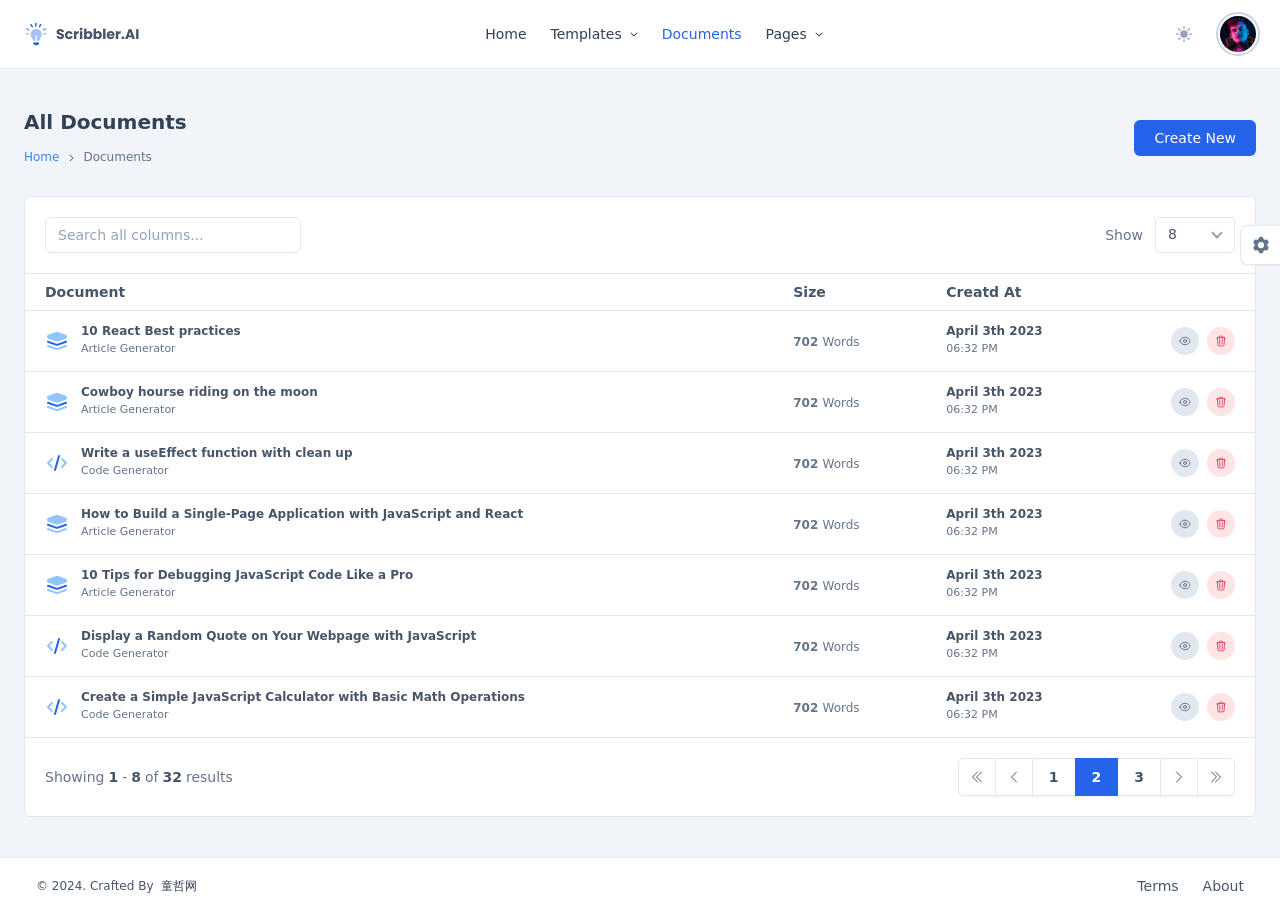
==== commit 8dced48c: "提交AAG前端" ====
--- a/frontend/app/documents.html
+++ b/frontend/app/documents.html
@@ -8,7 +8,7 @@
     <meta name="description" content="A powerful and conceptual apps base dashboard template that especially build for developers and programmers.">
     <!-- Fav Icon  -->
     <link rel="icon" type="image/svg+xml" href="../images/favicon.svg">
-    <title>Dataset List - Scribbler.AI - AI Content Generator Dashboard and User App HTML Template </title>
+    <title>Document List - Scribbler.AI - AI Content Generator Dashboard and User App HTML Template </title>
     <link rel="stylesheet" href="../assets/css/app.css">
 </head>
 
@@ -237,7 +237,7 @@
                                     </div>
                                 </li>
                                 <li class="menu-item group relative">
-                                    <a href="datasets.html" class="menu-link flex items-center py-2 text-sm font-medium text-slate-700 group-hover:text-blue-600 group-[.active>]:text-blue-600 hover:text-blue-600 dark:text-slate-100 group-[.active>]:dark:text-blue-600 hover:dark:text-blue-600 xl:py-3">
+                                    <a href="documents.html" class="menu-link flex items-center py-2 text-sm font-medium text-slate-700 group-hover:text-blue-600 group-[.active>]:text-blue-600 hover:text-blue-600 dark:text-slate-100 group-[.active>]:dark:text-blue-600 hover:dark:text-blue-600 xl:py-3">
                                         <span>Documents</span>
                                     </a>
                                 </li>
@@ -387,7 +387,7 @@
                 <div class="container px-3">
                     <div class="-mx-3 mb-7 flex items-center justify-between">
                         <div class="px-3">
-                            <h2 class="mb-2 text-xl font-bold text-slate-700 dark:text-white"> All Datasets </h2>
+                            <h2 class="mb-2 text-xl font-bold text-slate-700 dark:text-white"> All Documents </h2>
                             <ul class="inline-flex items-center gap-2 text-xs font-medium text-slate-500 dark:text-slate-300">
                                 <li>
                                     <a href="overview.html" class="text-blue-500 hover:text-blue-700"> Home </a>
@@ -397,7 +397,7 @@
                                         <path fill="currentColor" d="M310.6 233.4c12.5 12.5 12.5 32.8 0 45.3l-192 192c-12.5 12.5-32.8 12.5-45.3 0s-12.5-32.8 0-45.3L242.7 256 73.4 86.6c-12.5-12.5-12.5-32.8 0-45.3s32.8-12.5 45.3 0l192 192z" />
                                     </svg>
                                 </li>
-                                <li>Datasets</li>
+                                <li>Documents</li>
                             </ul>
                         </div>
                         <div class="px-3">
@@ -426,11 +426,11 @@
                         </div>
                         <!-- head -->
                         <div class="overflow-x-auto scrollbar-thin scrollbar-track-slate-200 scrollbar-thumb-slate-600 dark:scrollbar-track-slate-800">
-                            <table class="w-full table-auto border-collapse border-b border-t border-slate-200 text-sm dark:border-slatEe-800">
+                            <table class="w-full table-auto border-collapse border-b border-t border-slate-200 text-sm dark:border-slate-800">
                                 <thead class="text-slate-600 dark:text-slate-200">
                                     <tr>
-                                        <th class="py-2 pe-5 ps-5 text-start last:sticky last:end-0 last:bg-white last:ps-2 last:dark:bg-slate-950"> Datasets </th>
-                                        <th class="py-2 pe-5 ps-5 text-start last:sticky last:end-0 last:bg-white last:ps-2 last:dark:bg-slate-950"> Files </th>
+                                        <th class="py-2 pe-5 ps-5 text-start last:sticky last:end-0 last:bg-white last:ps-2 last:dark:bg-slate-950"> Document </th>
+                                        <th class="py-2 pe-5 ps-5 text-start last:sticky last:end-0 last:bg-white last:ps-2 last:dark:bg-slate-950"> Size </th>
                                         <th class="py-2 pe-5 ps-5 text-start last:sticky last:end-0 last:bg-white last:ps-2 last:dark:bg-slate-950"> Creatd At </th>
                                         <th class="py-2 pe-5 ps-5 text-start last:sticky last:end-0 last:bg-white last:ps-2 last:dark:bg-slate-950"></th>
                                     </tr>
@@ -452,7 +452,7 @@
                                         </td>
                                         <td class="border-t border-slate-200 py-3 pe-5 ps-5 last:sticky last:end-0 last:bg-white last:ps-2 dark:border-slate-800 last:dark:bg-slate-950">
                                             <span class="text-xs text-slate-500 dark:text-slate-400">
-                                                <strong>10 </strong> files </span>
+                                                <strong>702 </strong> Words </span>
                                         </td>
                                         <td class="border-t border-slate-200 py-3 pe-5 ps-5 last:sticky last:end-0 last:bg-white last:ps-2 dark:border-slate-800 last:dark:bg-slate-950">
                                             <span class="block whitespace-nowrap text-xs font-bold text-slate-600 dark:text-slate-200"> April 3th 2023 </span>
@@ -494,7 +494,7 @@
                                         </td>
                                         <td class="border-t border-slate-200 py-3 pe-5 ps-5 last:sticky last:end-0 last:bg-white last:ps-2 dark:border-slate-800 last:dark:bg-slate-950">
                                             <span class="text-xs text-slate-500 dark:text-slate-400">
-                                                <strong>3 </strong> files </span>
+                                                <strong>702 </strong> Words </span>
                                         </td>
                                         <td class="border-t border-slate-200 py-3 pe-5 ps-5 last:sticky last:end-0 last:bg-white last:ps-2 dark:border-slate-800 last:dark:bg-slate-950">
                                             <span class="block whitespace-nowrap text-xs font-bold text-slate-600 dark:text-slate-200"> April 3th 2023 </span>
@@ -536,7 +536,7 @@
                                         </td>
                                         <td class="border-t border-slate-200 py-3 pe-5 ps-5 last:sticky last:end-0 last:bg-white last:ps-2 dark:border-slate-800 last:dark:bg-slate-950">
                                             <span class="text-xs text-slate-500 dark:text-slate-400">
-                                                <strong>1 </strong> files </span>
+                                                <strong>702 </strong> Words </span>
                                         </td>
                                         <td class="border-t border-slate-200 py-3 pe-5 ps-5 last:sticky last:end-0 last:bg-white last:ps-2 dark:border-slate-800 last:dark:bg-slate-950">
                                             <span class="block whitespace-nowrap text-xs font-bold text-slate-600 dark:text-slate-200"> April 3th 2023 </span>
@@ -578,7 +578,7 @@
                                         </td>
                                         <td class="border-t border-slate-200 py-3 pe-5 ps-5 last:sticky last:end-0 last:bg-white last:ps-2 dark:border-slate-800 last:dark:bg-slate-950">
                                             <span class="text-xs text-slate-500 dark:text-slate-400">
-                                                <strong>2 </strong> files </span>
+                                                <strong>702 </strong> Words </span>
                                         </td>
                                         <td class="border-t border-slate-200 py-3 pe-5 ps-5 last:sticky last:end-0 last:bg-white last:ps-2 dark:border-slate-800 last:dark:bg-slate-950">
                                             <span class="block whitespace-nowrap text-xs font-bold text-slate-600 dark:text-slate-200"> April 3th 2023 </span>
@@ -620,7 +620,7 @@
                                         </td>
                                         <td class="border-t border-slate-200 py-3 pe-5 ps-5 last:sticky last:end-0 last:bg-white last:ps-2 dark:border-slate-800 last:dark:bg-slate-950">
                                             <span class="text-xs text-slate-500 dark:text-slate-400">
-                                                <strong>5 </strong> files </span>
+                                                <strong>702 </strong> Words </span>
                                         </td>
                                         <td class="border-t border-slate-200 py-3 pe-5 ps-5 last:sticky last:end-0 last:bg-white last:ps-2 dark:border-slate-800 last:dark:bg-slate-950">
                                             <span class="block whitespace-nowrap text-xs font-bold text-slate-600 dark:text-slate-200"> April 3th 2023 </span>
@@ -662,7 +662,7 @@
                                         </td>
                                         <td class="border-t border-slate-200 py-3 pe-5 ps-5 last:sticky last:end-0 last:bg-white last:ps-2 dark:border-slate-800 last:dark:bg-slate-950">
                                             <span class="text-xs text-slate-500 dark:text-slate-400">
-                                                <strong>7 </strong> files </span>
+                                                <strong>702 </strong> Words </span>
                                         </td>
                                         <td class="border-t border-slate-200 py-3 pe-5 ps-5 last:sticky last:end-0 last:bg-white last:ps-2 dark:border-slate-800 last:dark:bg-slate-950">
                                             <span class="block whitespace-nowrap text-xs font-bold text-slate-600 dark:text-slate-200"> April 3th 2023 </span>
@@ -704,7 +704,7 @@
                                         </td>
                                         <td class="border-t border-slate-200 py-3 pe-5 ps-5 last:sticky last:end-0 last:bg-white last:ps-2 dark:border-slate-800 last:dark:bg-slate-950">
                                             <span class="text-xs text-slate-500 dark:text-slate-400">
-                                                <strong>8 </strong> files </span>
+                                                <strong>702 </strong> Words </span>
                                         </td>
                                         <td class="border-t border-slate-200 py-3 pe-5 ps-5 last:sticky last:end-0 last:bg-white last:ps-2 dark:border-slate-800 last:dark:bg-slate-950">
                                             <span class="block whitespace-nowrap text-xs font-bold text-slate-600 dark:text-slate-200"> April 3th 2023 </span>
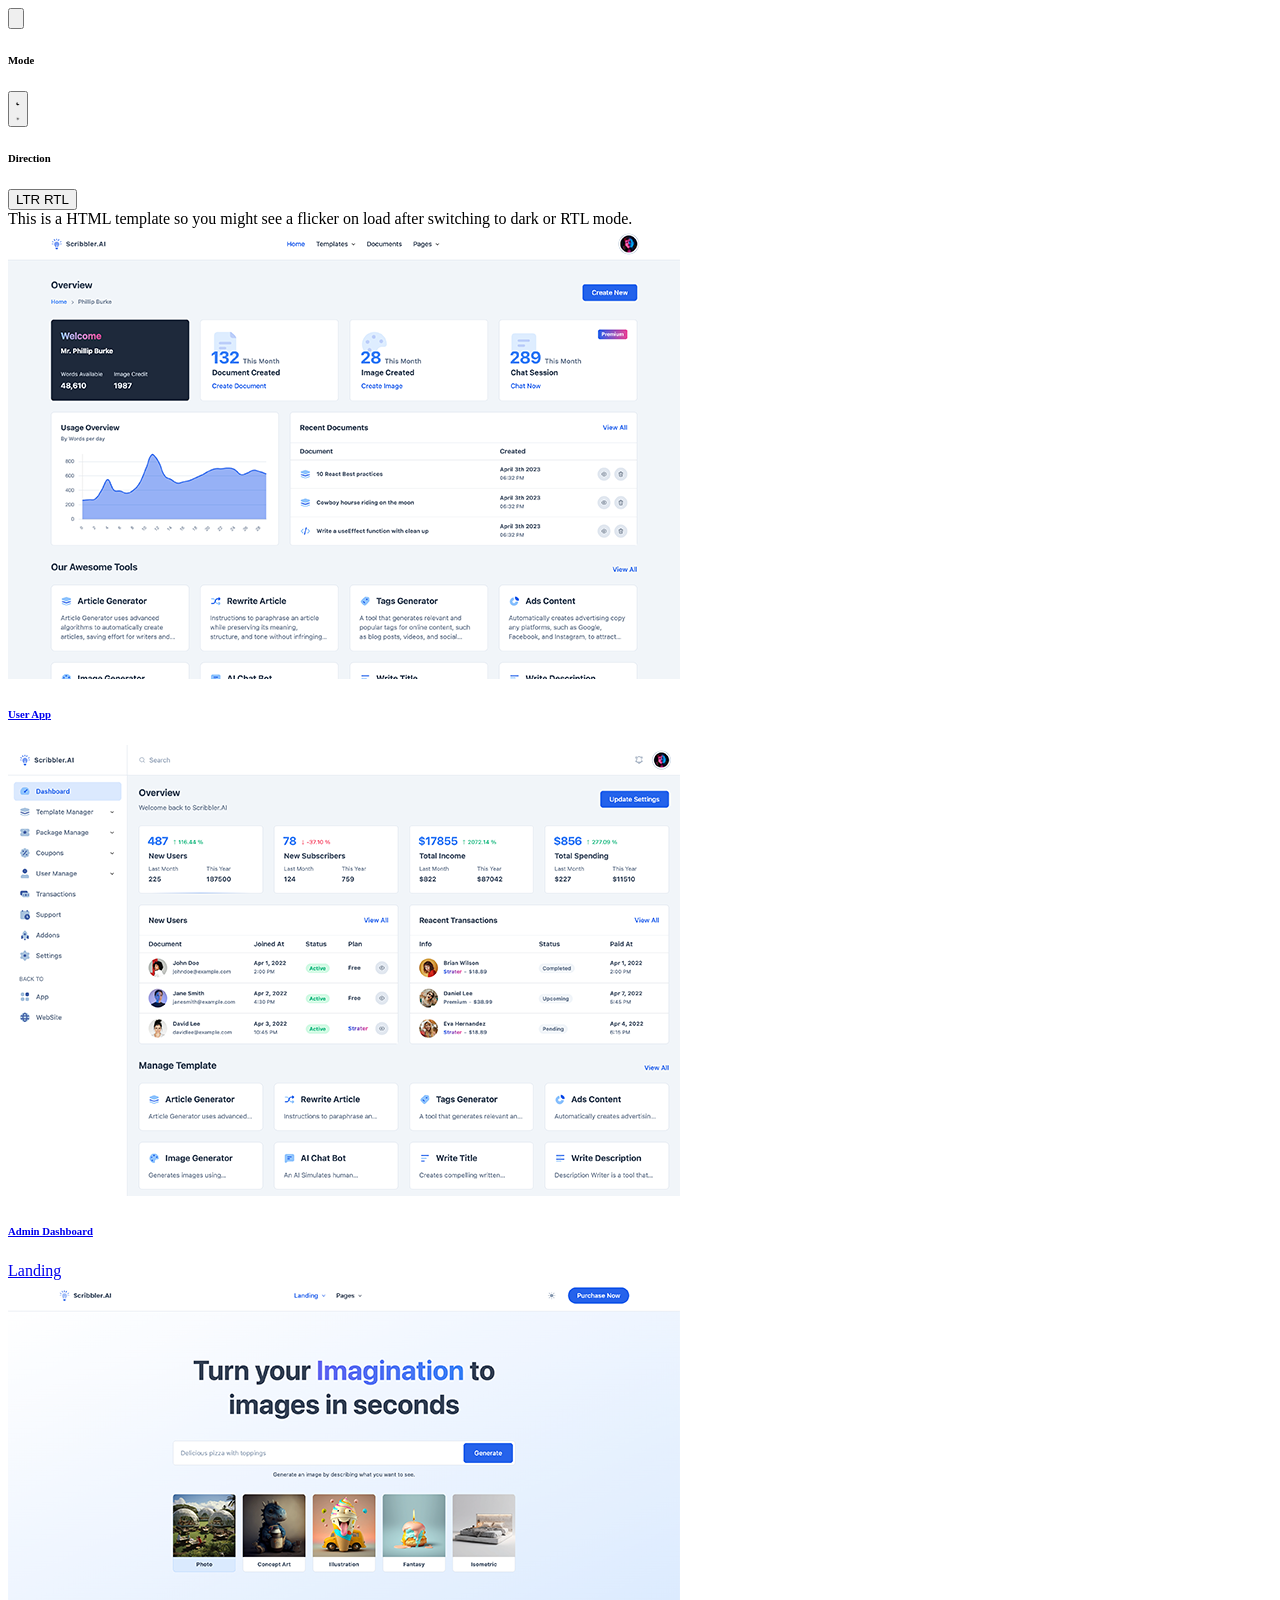
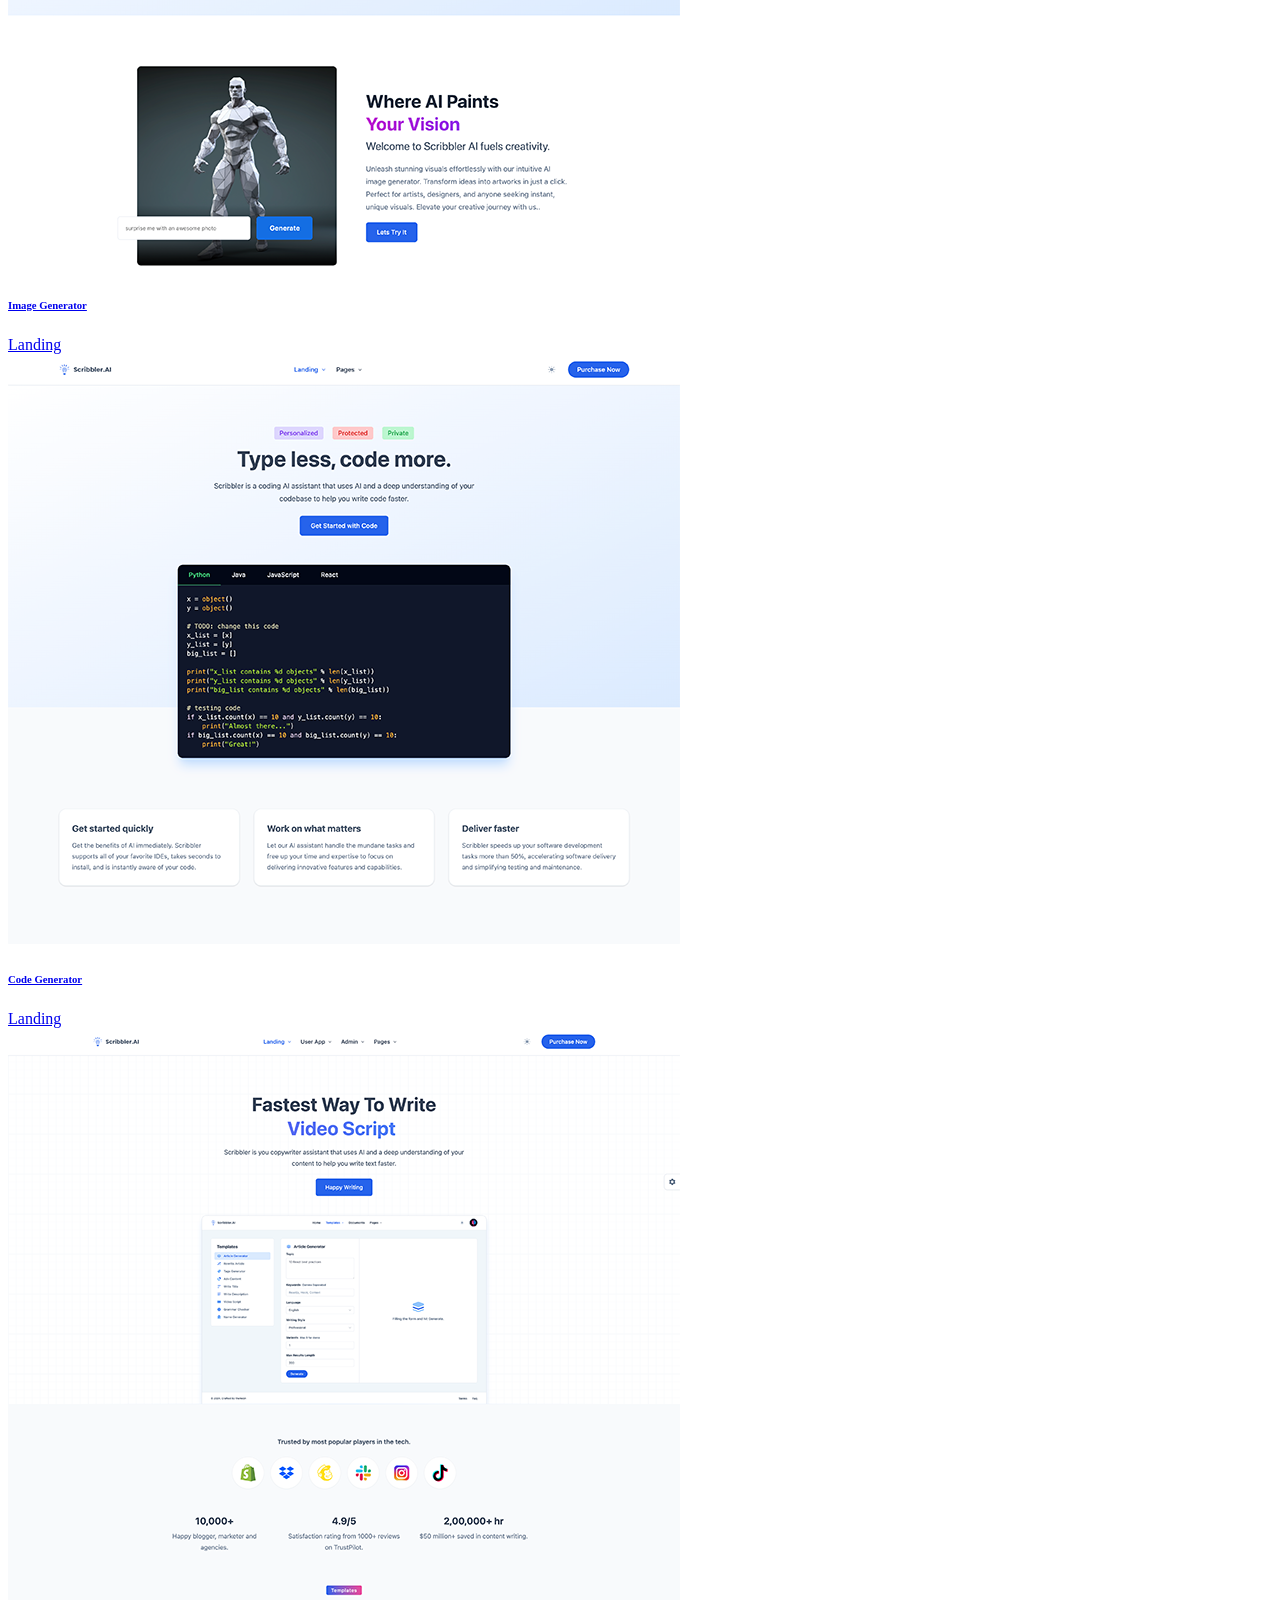
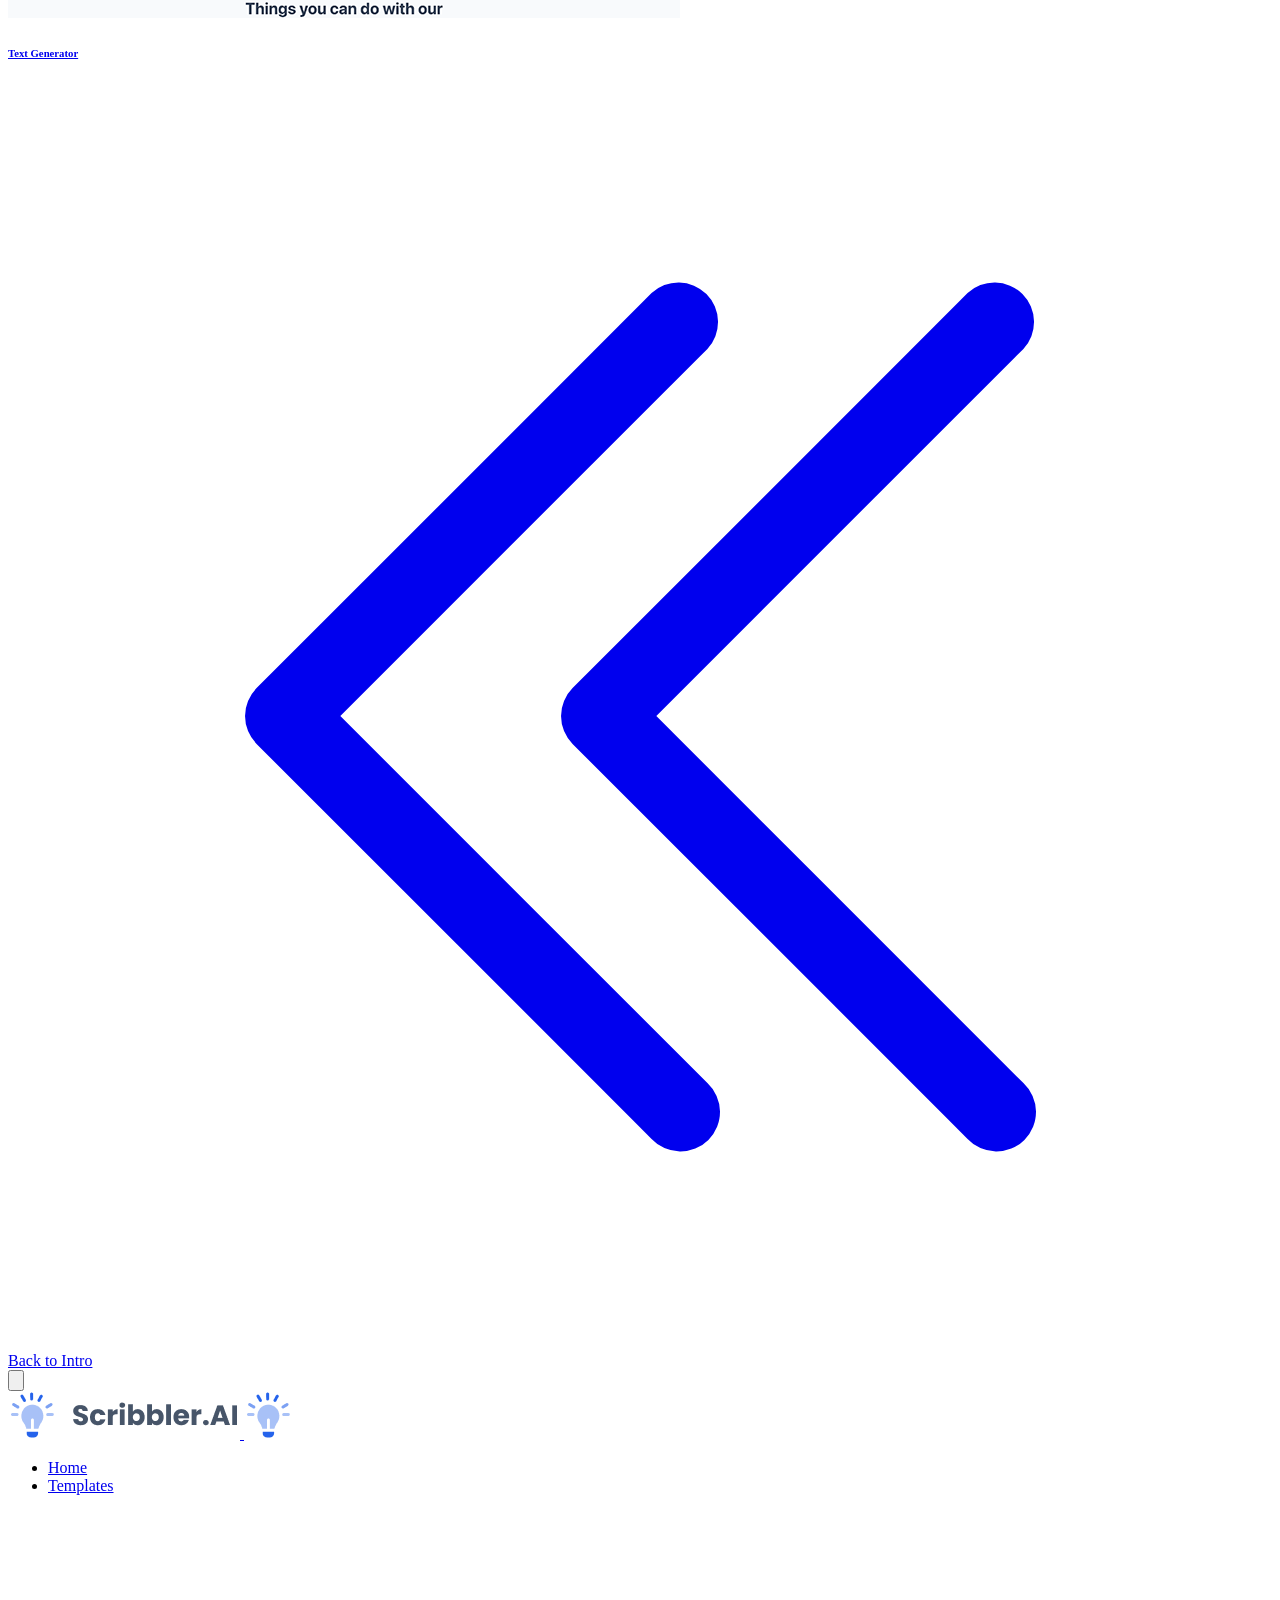
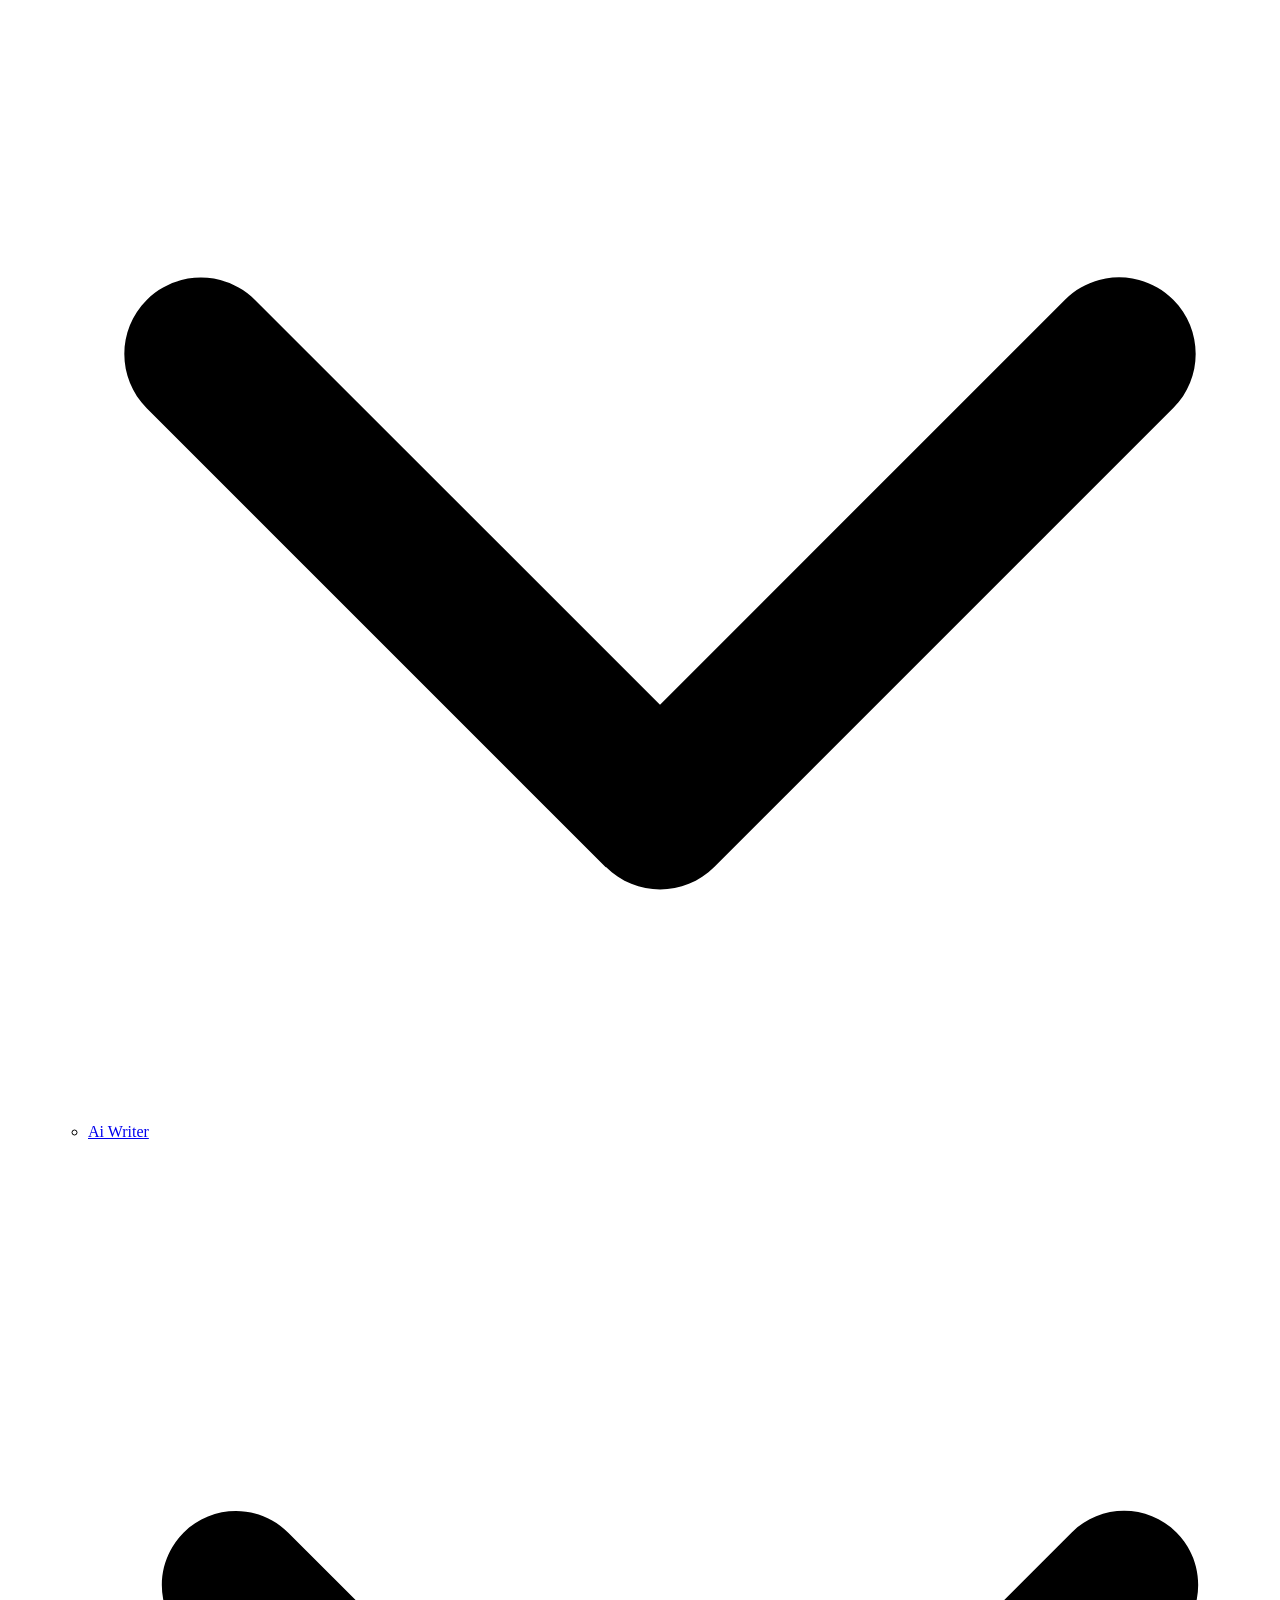
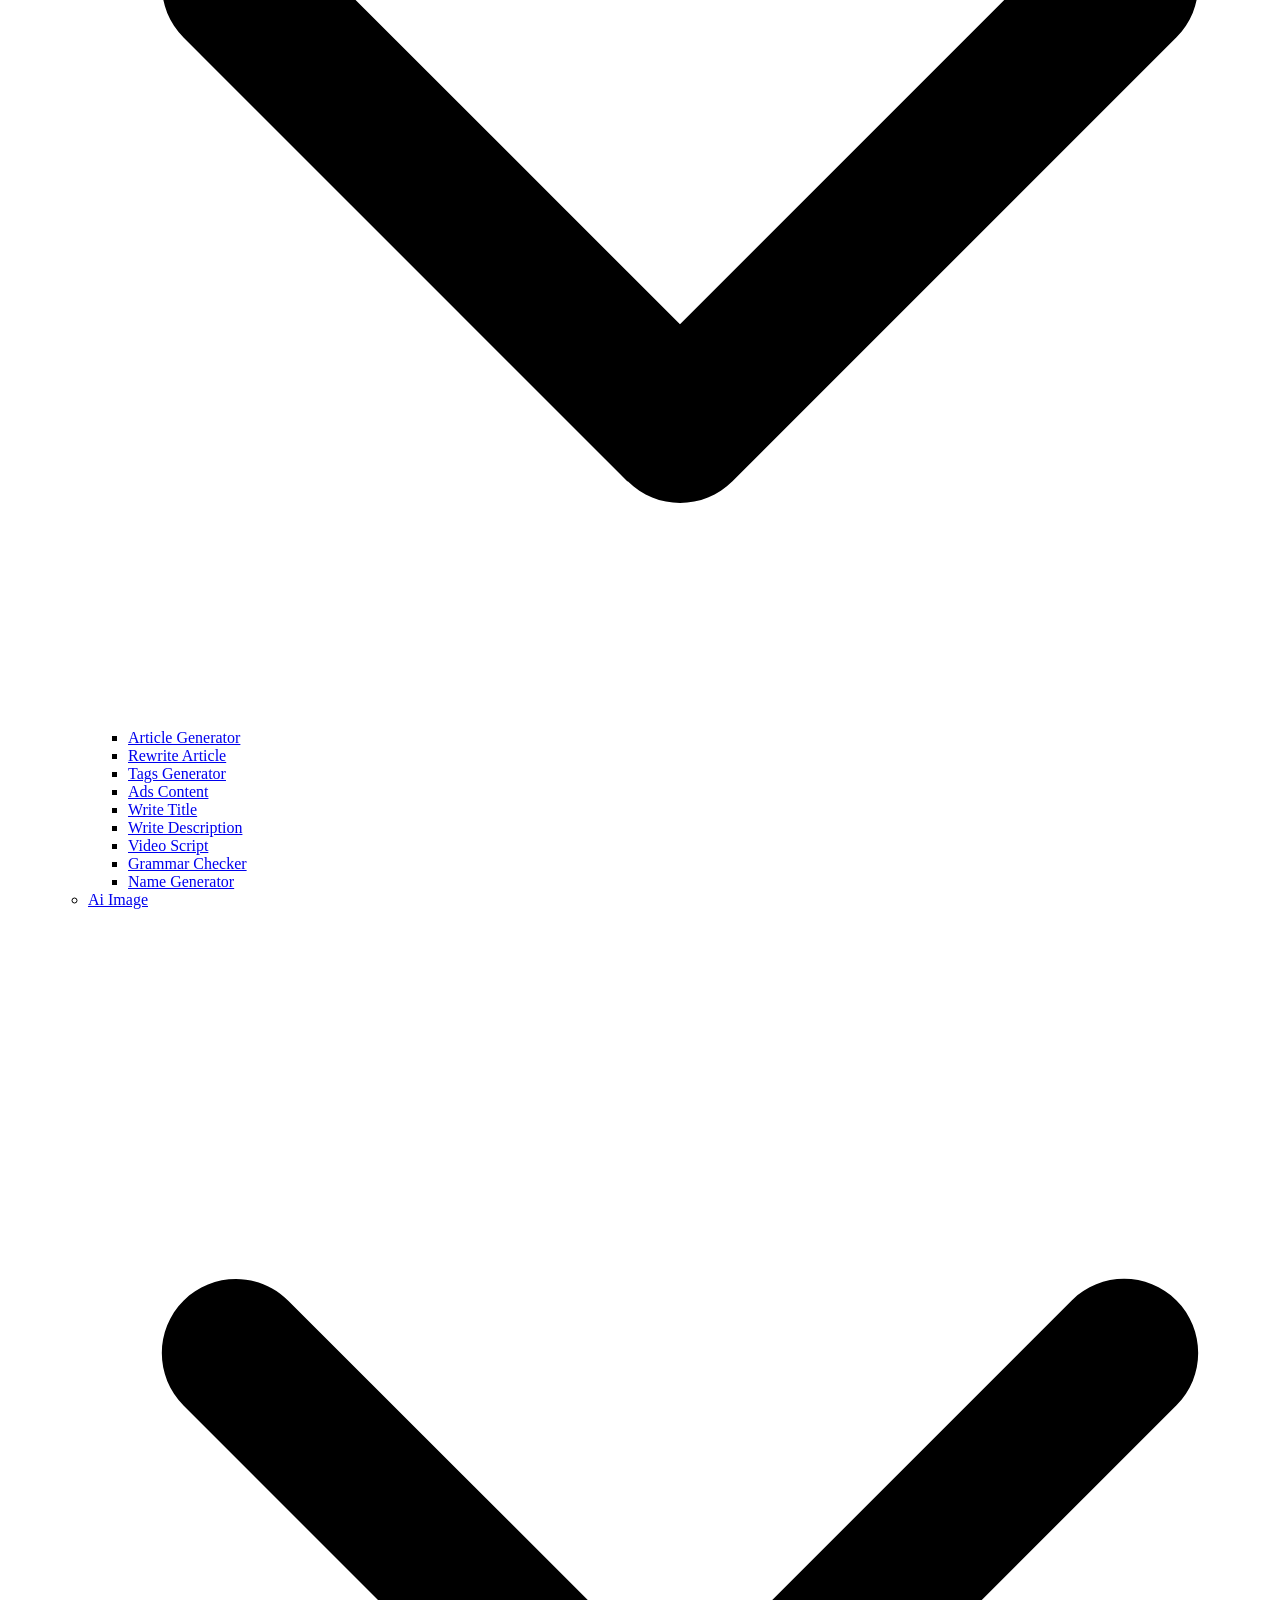
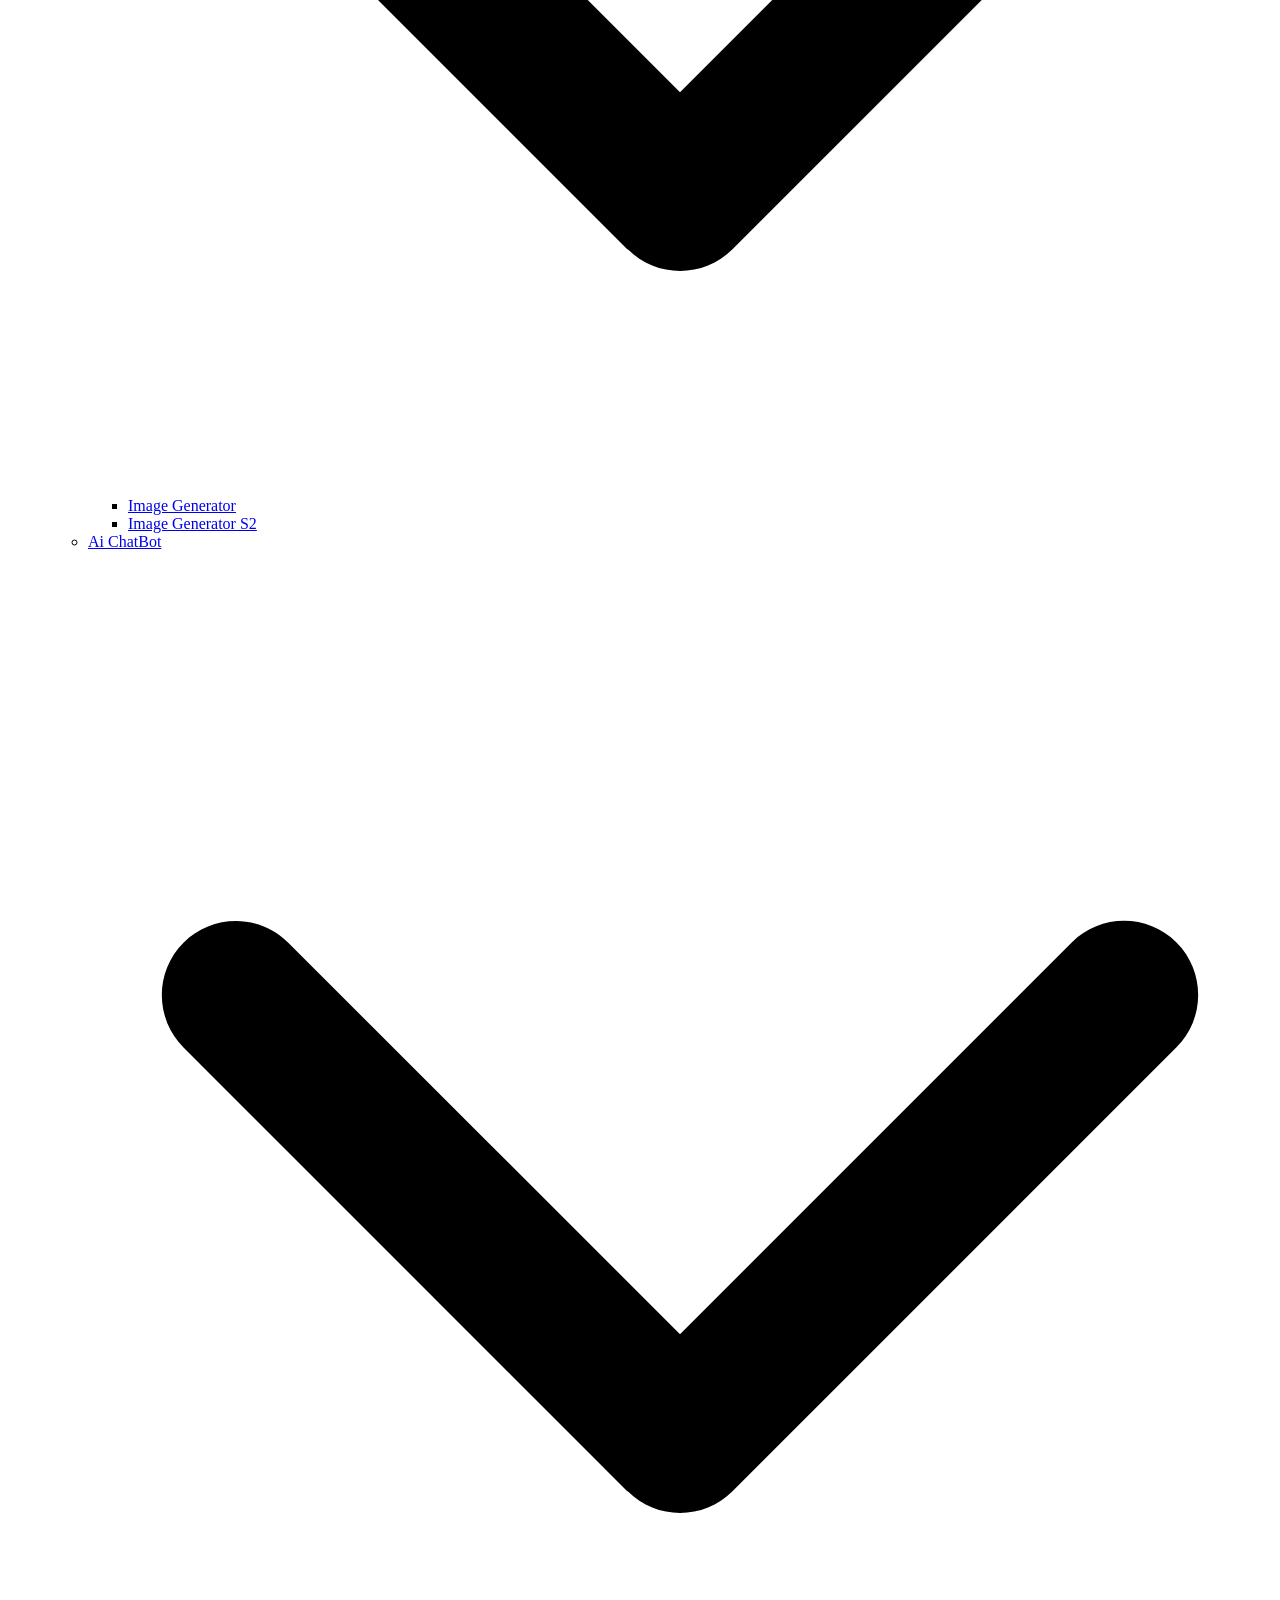
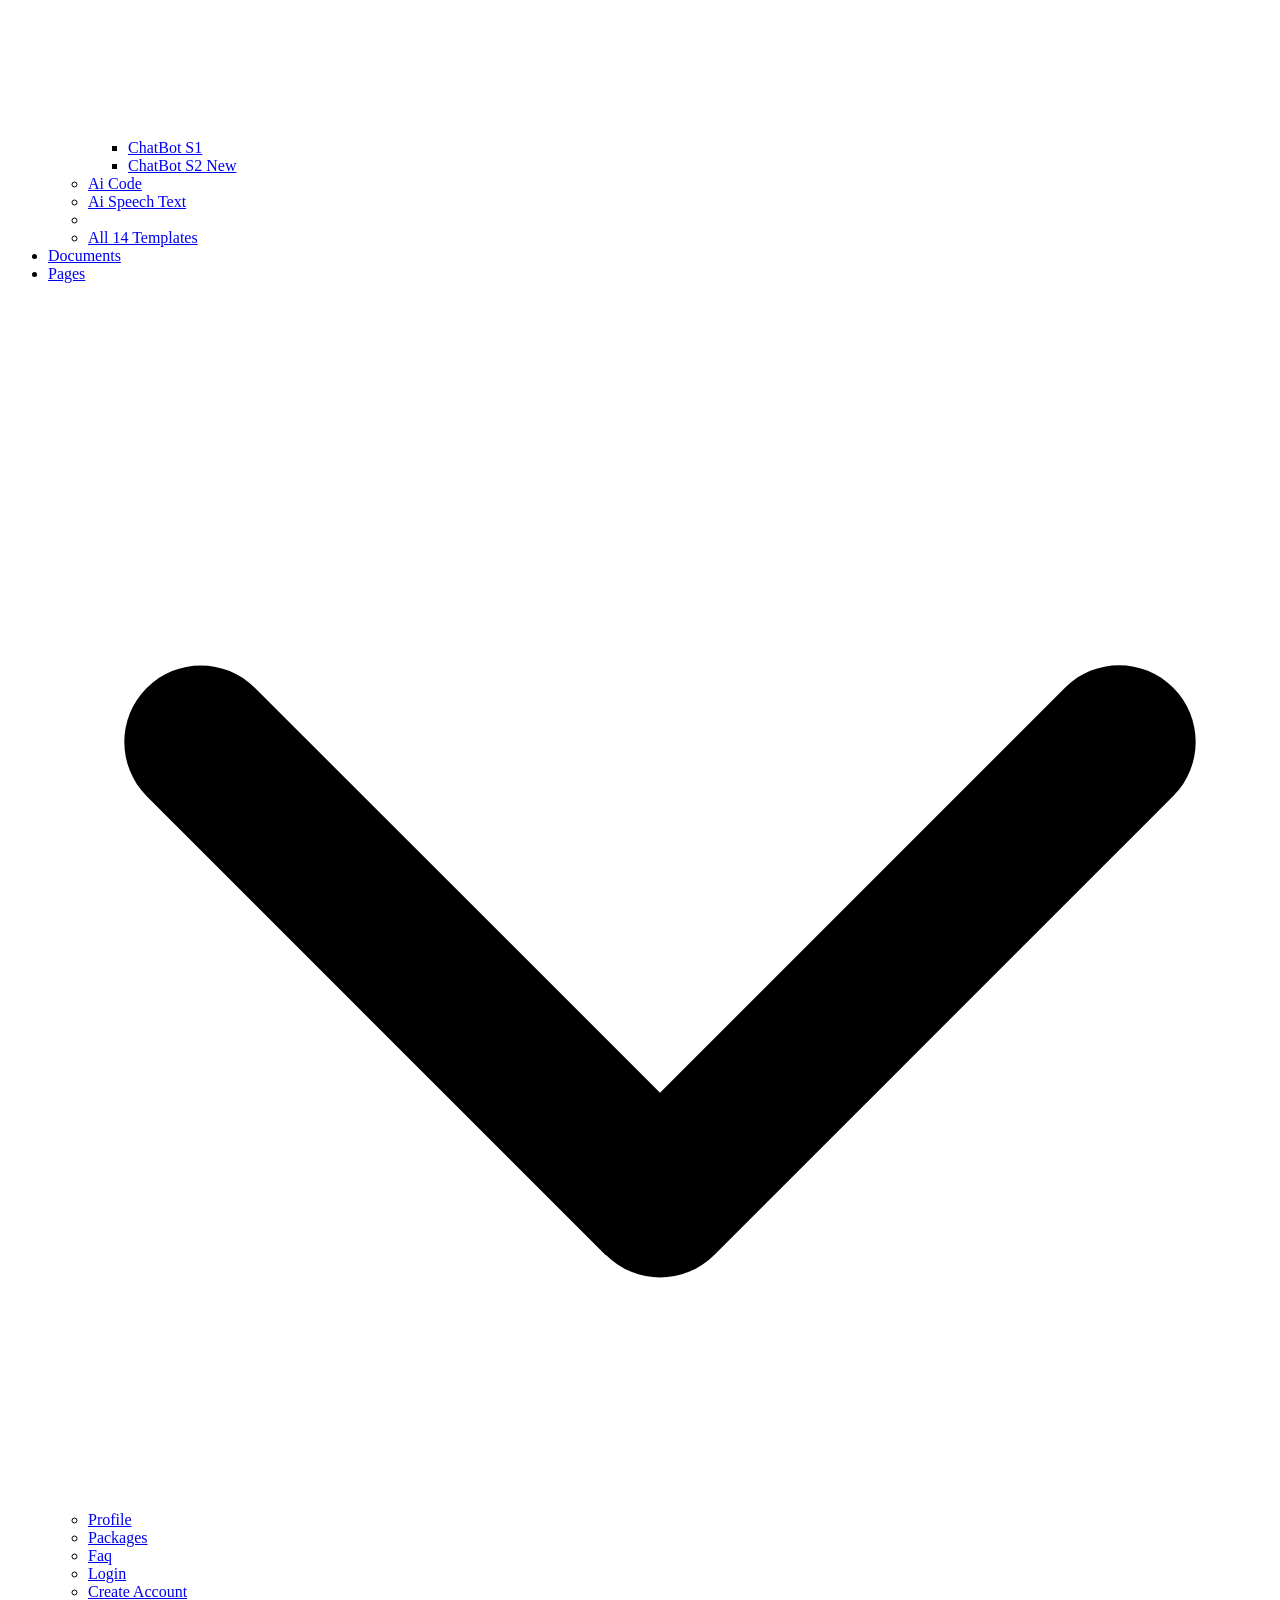
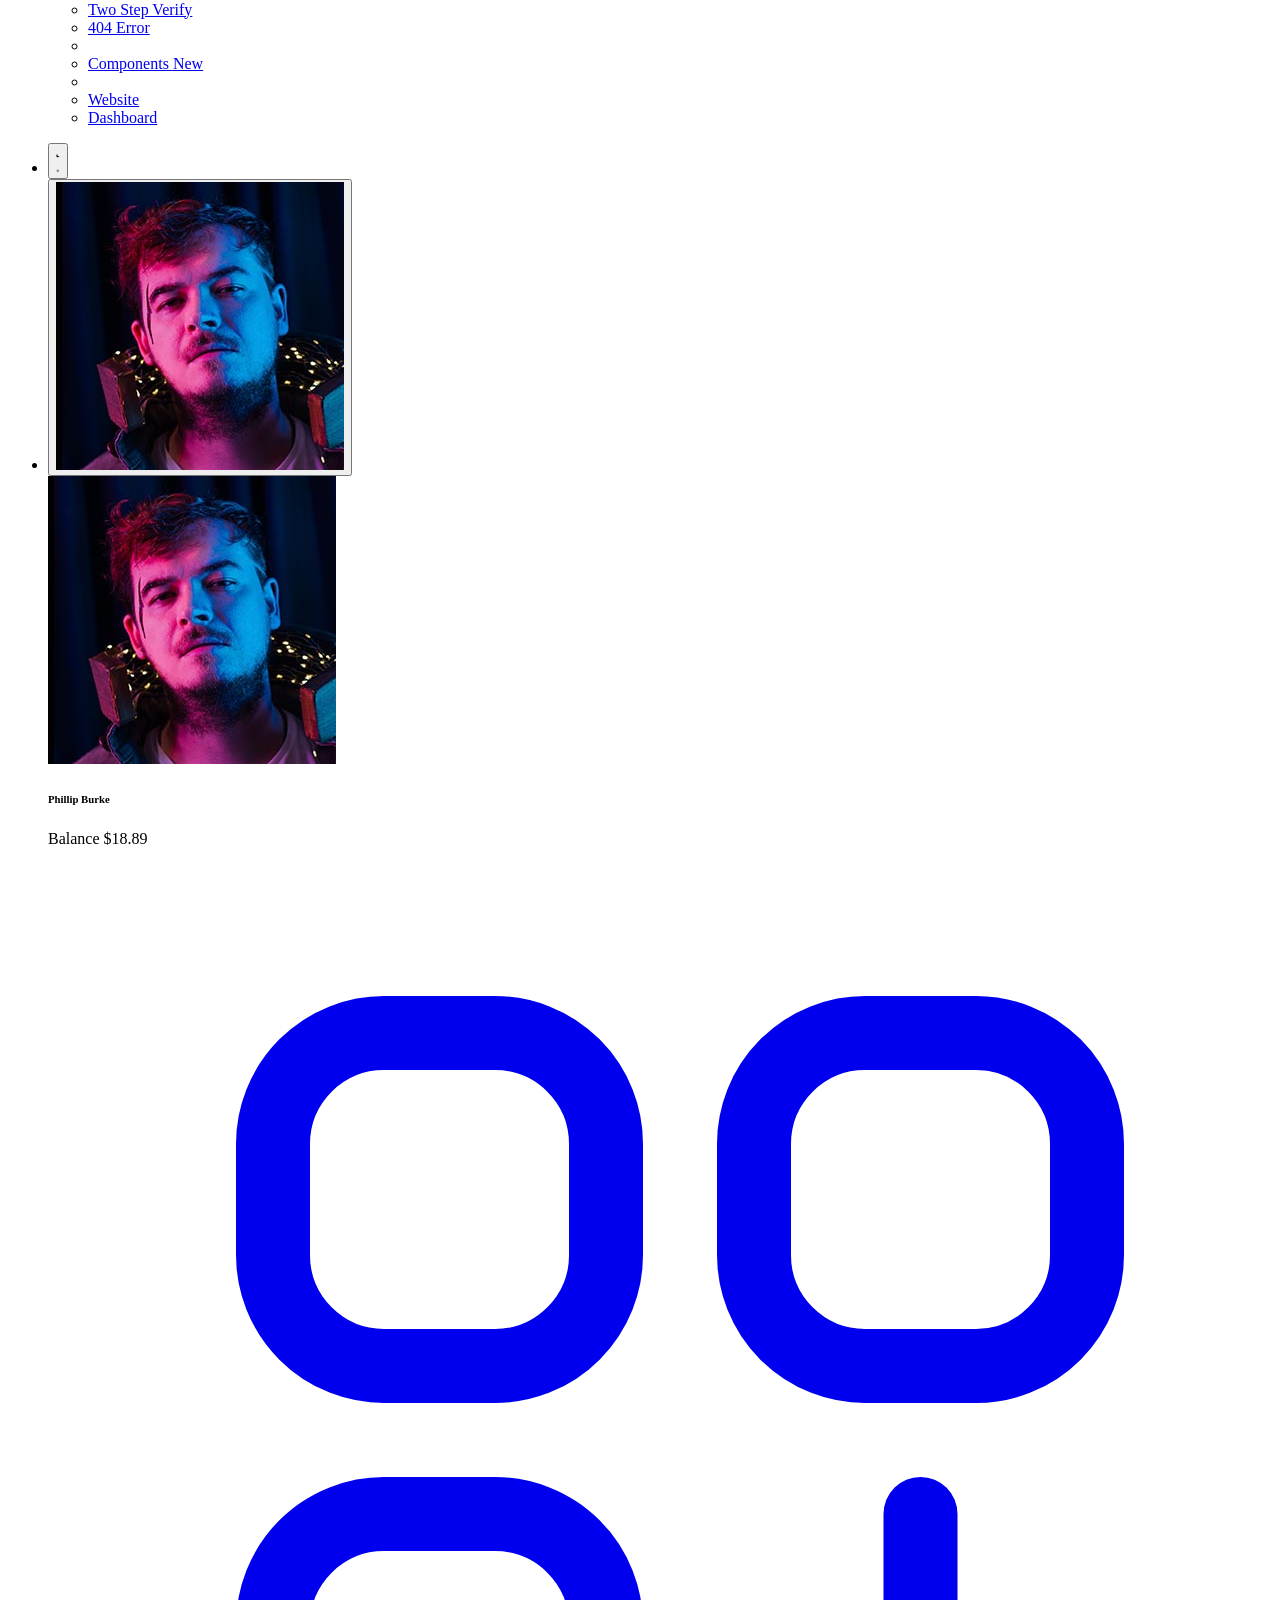
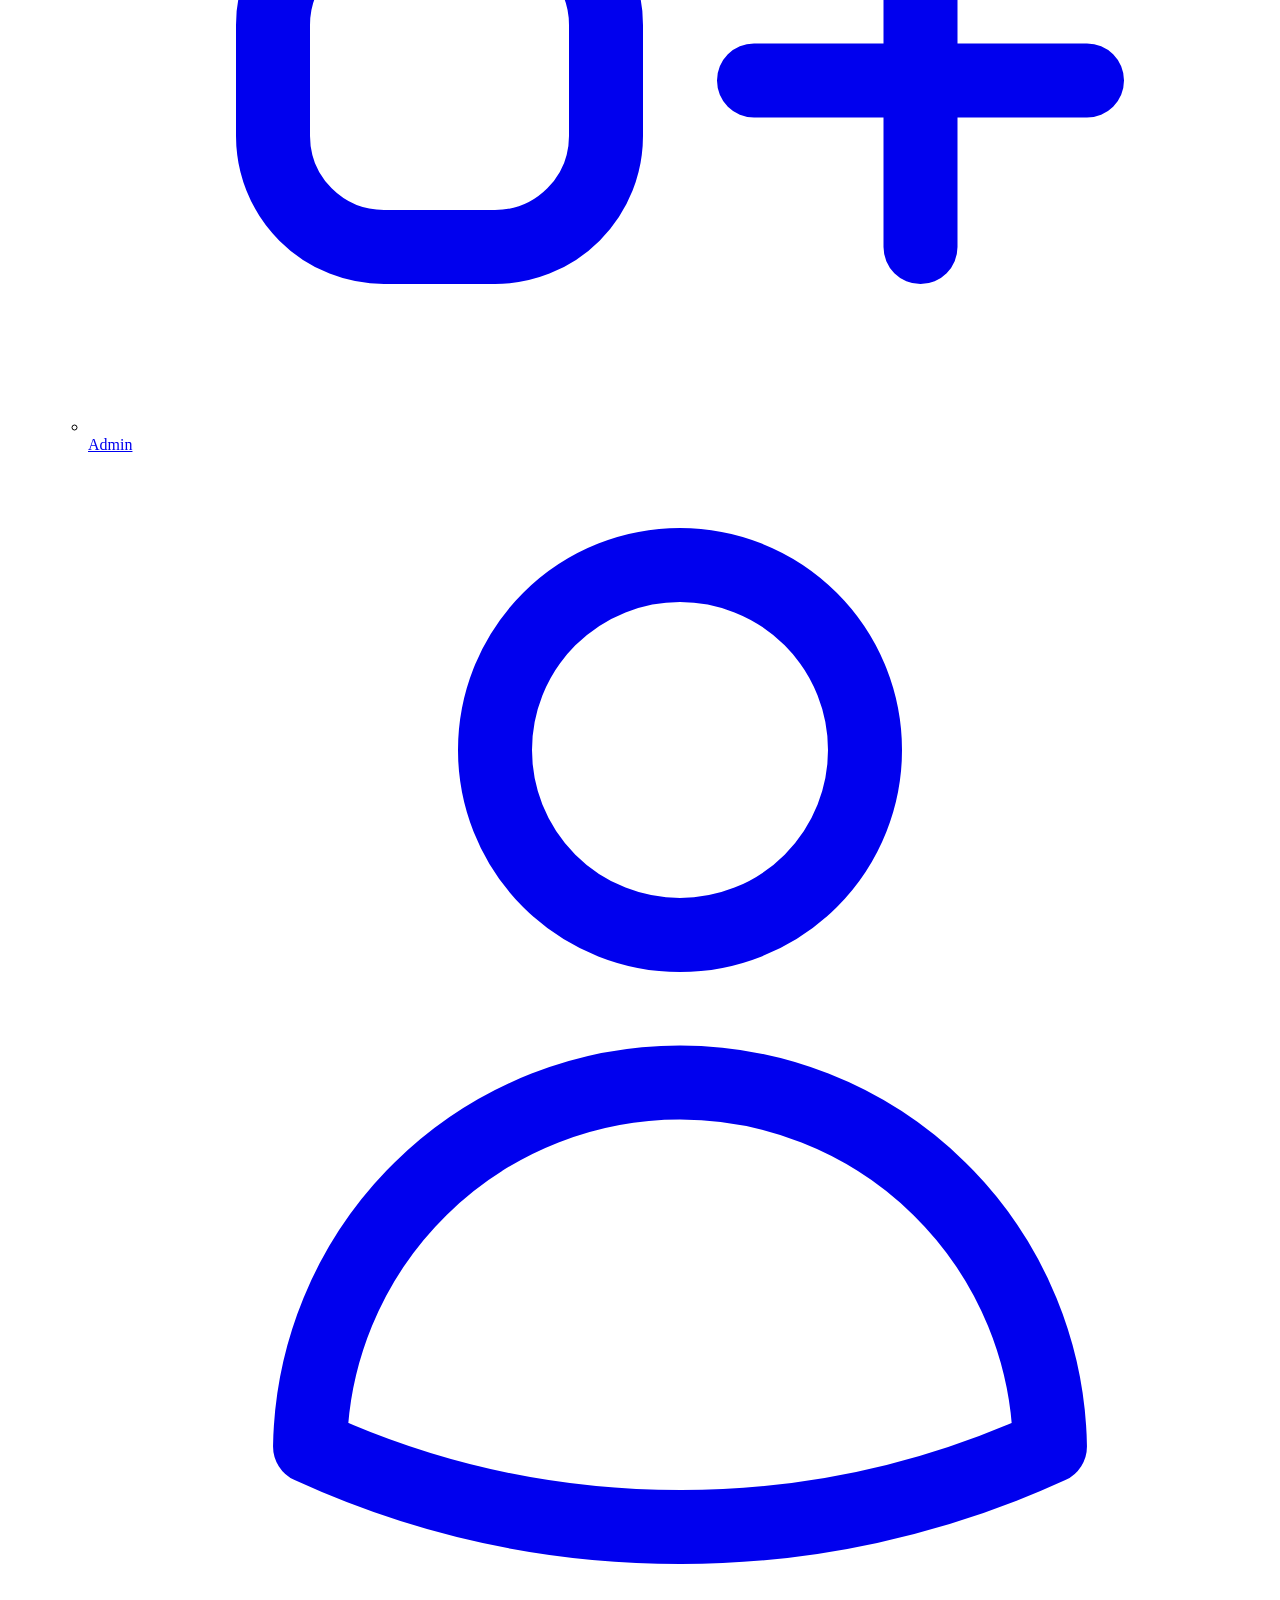
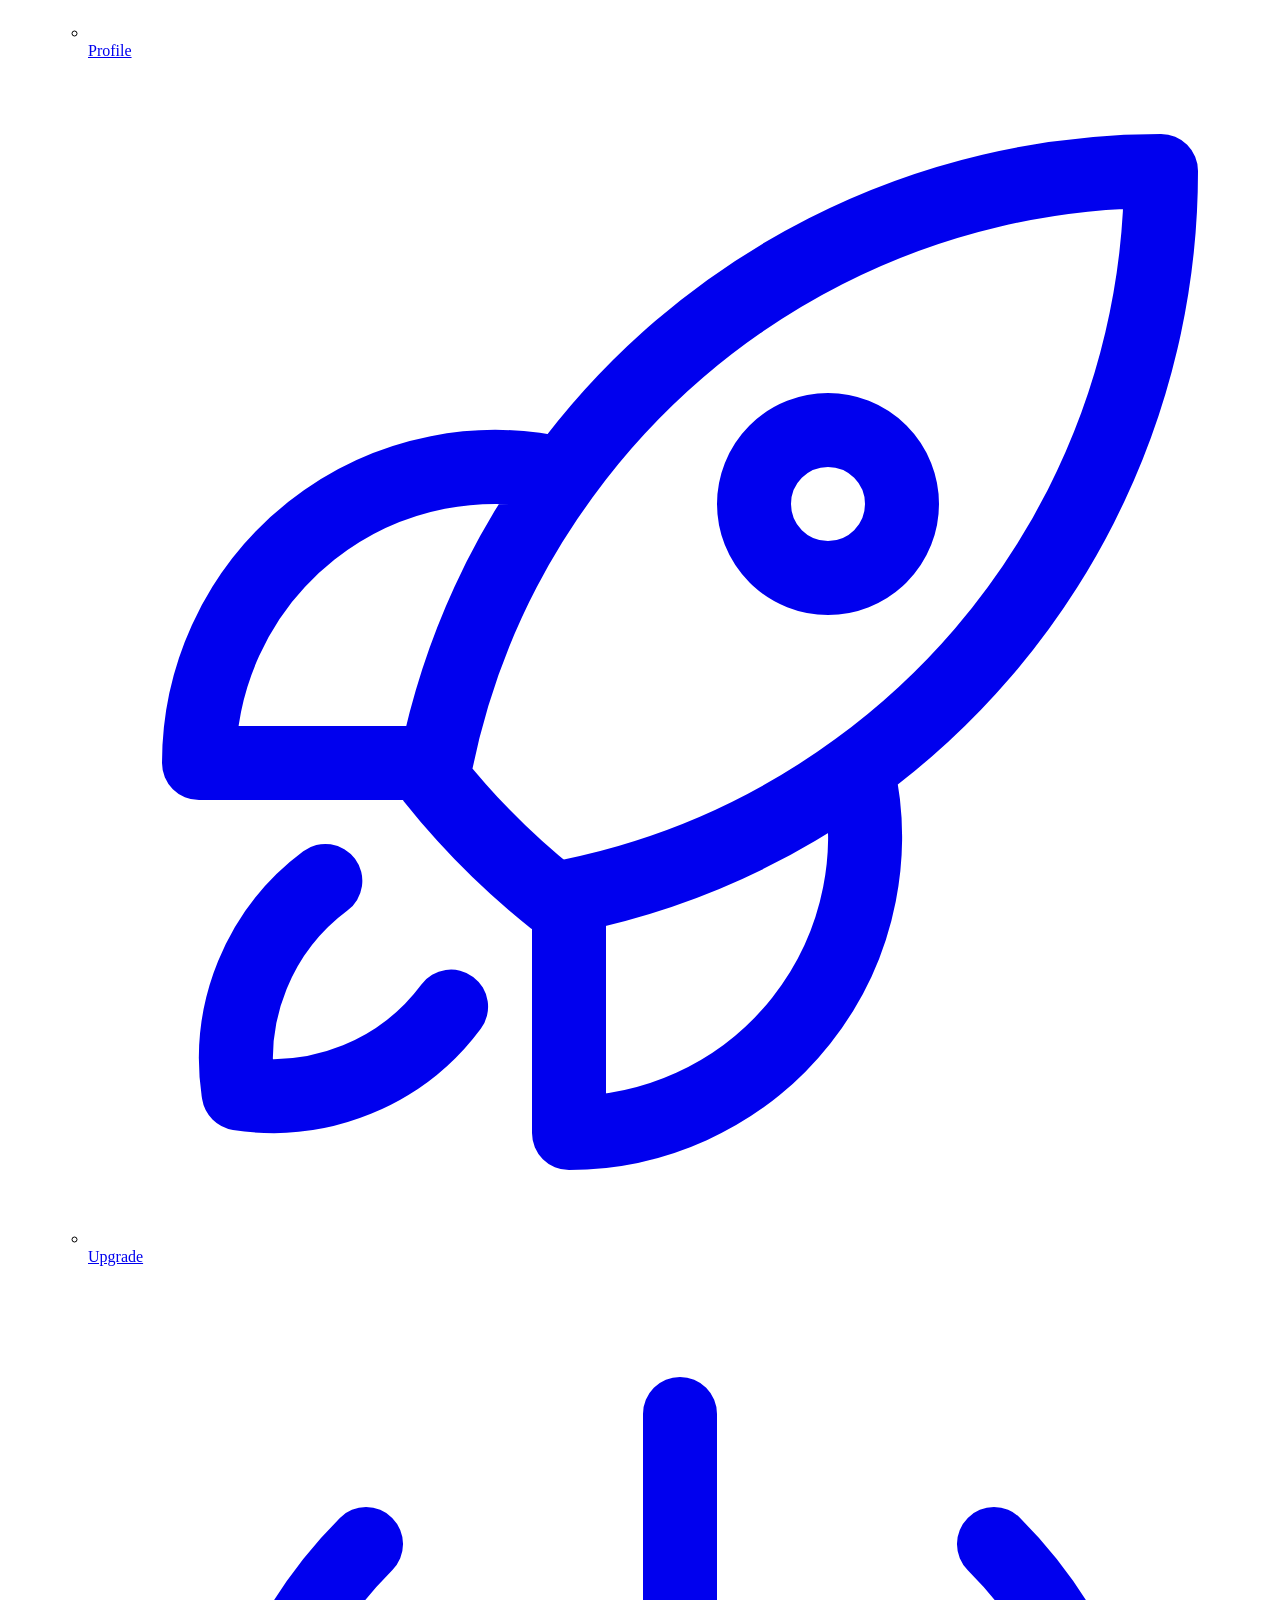
==== commit 0ddcff98: "example" ====
--- a/frontend/app/documents.html
+++ b/frontend/app/documents.html
@@ -8,8 +8,8 @@
     <meta name="description" content="A powerful and conceptual apps base dashboard template that especially build for developers and programmers.">
     <!-- Fav Icon  -->
     <link rel="icon" type="image/svg+xml" href="../images/favicon.svg">
-    <title>Document List - Scribbler.AI - AI Content Generator Dashboard and User App HTML Template </title>
-    <link rel="stylesheet" href="../assets/css/app.css">
+    <title>Dataset List - Scribbler.AI - AI Content Generator Dashboard and User App HTML Template </title>
+    <link rel="stylesheet" href="/static/assets/css/app.css">
 </head>
 
 <body class="min-w-[320px] bg-slate-100 dark:bg-slate-900">
@@ -237,7 +237,7 @@
                                     </div>
                                 </li>
                                 <li class="menu-item group relative">
-                                    <a href="documents.html" class="menu-link flex items-center py-2 text-sm font-medium text-slate-700 group-hover:text-blue-600 group-[.active>]:text-blue-600 hover:text-blue-600 dark:text-slate-100 group-[.active>]:dark:text-blue-600 hover:dark:text-blue-600 xl:py-3">
+                                    <a href="datasets.html" class="menu-link flex items-center py-2 text-sm font-medium text-slate-700 group-hover:text-blue-600 group-[.active>]:text-blue-600 hover:text-blue-600 dark:text-slate-100 group-[.active>]:dark:text-blue-600 hover:dark:text-blue-600 xl:py-3">
                                         <span>Documents</span>
                                     </a>
                                 </li>
@@ -387,7 +387,7 @@
                 <div class="container px-3">
                     <div class="-mx-3 mb-7 flex items-center justify-between">
                         <div class="px-3">
-                            <h2 class="mb-2 text-xl font-bold text-slate-700 dark:text-white"> All Documents </h2>
+                            <h2 class="mb-2 text-xl font-bold text-slate-700 dark:text-white"> All Datasets </h2>
                             <ul class="inline-flex items-center gap-2 text-xs font-medium text-slate-500 dark:text-slate-300">
                                 <li>
                                     <a href="overview.html" class="text-blue-500 hover:text-blue-700"> Home </a>
@@ -397,7 +397,7 @@
                                         <path fill="currentColor" d="M310.6 233.4c12.5 12.5 12.5 32.8 0 45.3l-192 192c-12.5 12.5-32.8 12.5-45.3 0s-12.5-32.8 0-45.3L242.7 256 73.4 86.6c-12.5-12.5-12.5-32.8 0-45.3s32.8-12.5 45.3 0l192 192z" />
                                     </svg>
                                 </li>
-                                <li>Documents</li>
+                                <li>Datasets</li>
                             </ul>
                         </div>
                         <div class="px-3">
@@ -426,11 +426,11 @@
                         </div>
                         <!-- head -->
                         <div class="overflow-x-auto scrollbar-thin scrollbar-track-slate-200 scrollbar-thumb-slate-600 dark:scrollbar-track-slate-800">
-                            <table class="w-full table-auto border-collapse border-b border-t border-slate-200 text-sm dark:border-slate-800">
+                            <table class="w-full table-auto border-collapse border-b border-t border-slate-200 text-sm dark:border-slatEe-800">
                                 <thead class="text-slate-600 dark:text-slate-200">
                                     <tr>
-                                        <th class="py-2 pe-5 ps-5 text-start last:sticky last:end-0 last:bg-white last:ps-2 last:dark:bg-slate-950"> Document </th>
-                                        <th class="py-2 pe-5 ps-5 text-start last:sticky last:end-0 last:bg-white last:ps-2 last:dark:bg-slate-950"> Size </th>
+                                        <th class="py-2 pe-5 ps-5 text-start last:sticky last:end-0 last:bg-white last:ps-2 last:dark:bg-slate-950"> Datasets </th>
+                                        <th class="py-2 pe-5 ps-5 text-start last:sticky last:end-0 last:bg-white last:ps-2 last:dark:bg-slate-950"> Files </th>
                                         <th class="py-2 pe-5 ps-5 text-start last:sticky last:end-0 last:bg-white last:ps-2 last:dark:bg-slate-950"> Creatd At </th>
                                         <th class="py-2 pe-5 ps-5 text-start last:sticky last:end-0 last:bg-white last:ps-2 last:dark:bg-slate-950"></th>
                                     </tr>
@@ -452,7 +452,7 @@
                                         </td>
                                         <td class="border-t border-slate-200 py-3 pe-5 ps-5 last:sticky last:end-0 last:bg-white last:ps-2 dark:border-slate-800 last:dark:bg-slate-950">
                                             <span class="text-xs text-slate-500 dark:text-slate-400">
-                                                <strong>702 </strong> Words </span>
+                                                <strong>10 </strong> files </span>
                                         </td>
                                         <td class="border-t border-slate-200 py-3 pe-5 ps-5 last:sticky last:end-0 last:bg-white last:ps-2 dark:border-slate-800 last:dark:bg-slate-950">
                                             <span class="block whitespace-nowrap text-xs font-bold text-slate-600 dark:text-slate-200"> April 3th 2023 </span>
@@ -494,7 +494,7 @@
                                         </td>
                                         <td class="border-t border-slate-200 py-3 pe-5 ps-5 last:sticky last:end-0 last:bg-white last:ps-2 dark:border-slate-800 last:dark:bg-slate-950">
                                             <span class="text-xs text-slate-500 dark:text-slate-400">
-                                                <strong>702 </strong> Words </span>
+                                                <strong>3 </strong> files </span>
                                         </td>
                                         <td class="border-t border-slate-200 py-3 pe-5 ps-5 last:sticky last:end-0 last:bg-white last:ps-2 dark:border-slate-800 last:dark:bg-slate-950">
                                             <span class="block whitespace-nowrap text-xs font-bold text-slate-600 dark:text-slate-200"> April 3th 2023 </span>
@@ -536,7 +536,7 @@
                                         </td>
                                         <td class="border-t border-slate-200 py-3 pe-5 ps-5 last:sticky last:end-0 last:bg-white last:ps-2 dark:border-slate-800 last:dark:bg-slate-950">
                                             <span class="text-xs text-slate-500 dark:text-slate-400">
-                                                <strong>702 </strong> Words </span>
+                                                <strong>1 </strong> files </span>
                                         </td>
                                         <td class="border-t border-slate-200 py-3 pe-5 ps-5 last:sticky last:end-0 last:bg-white last:ps-2 dark:border-slate-800 last:dark:bg-slate-950">
                                             <span class="block whitespace-nowrap text-xs font-bold text-slate-600 dark:text-slate-200"> April 3th 2023 </span>
@@ -578,7 +578,7 @@
                                         </td>
                                         <td class="border-t border-slate-200 py-3 pe-5 ps-5 last:sticky last:end-0 last:bg-white last:ps-2 dark:border-slate-800 last:dark:bg-slate-950">
                                             <span class="text-xs text-slate-500 dark:text-slate-400">
-                                                <strong>702 </strong> Words </span>
+                                                <strong>2 </strong> files </span>
                                         </td>
                                         <td class="border-t border-slate-200 py-3 pe-5 ps-5 last:sticky last:end-0 last:bg-white last:ps-2 dark:border-slate-800 last:dark:bg-slate-950">
                                             <span class="block whitespace-nowrap text-xs font-bold text-slate-600 dark:text-slate-200"> April 3th 2023 </span>
@@ -620,7 +620,7 @@
                                         </td>
                                         <td class="border-t border-slate-200 py-3 pe-5 ps-5 last:sticky last:end-0 last:bg-white last:ps-2 dark:border-slate-800 last:dark:bg-slate-950">
                                             <span class="text-xs text-slate-500 dark:text-slate-400">
-                                                <strong>702 </strong> Words </span>
+                                                <strong>5 </strong> files </span>
                                         </td>
                                         <td class="border-t border-slate-200 py-3 pe-5 ps-5 last:sticky last:end-0 last:bg-white last:ps-2 dark:border-slate-800 last:dark:bg-slate-950">
                                             <span class="block whitespace-nowrap text-xs font-bold text-slate-600 dark:text-slate-200"> April 3th 2023 </span>
@@ -662,7 +662,7 @@
                                         </td>
                                         <td class="border-t border-slate-200 py-3 pe-5 ps-5 last:sticky last:end-0 last:bg-white last:ps-2 dark:border-slate-800 last:dark:bg-slate-950">
                                             <span class="text-xs text-slate-500 dark:text-slate-400">
-                                                <strong>702 </strong> Words </span>
+                                                <strong>7 </strong> files </span>
                                         </td>
                                         <td class="border-t border-slate-200 py-3 pe-5 ps-5 last:sticky last:end-0 last:bg-white last:ps-2 dark:border-slate-800 last:dark:bg-slate-950">
                                             <span class="block whitespace-nowrap text-xs font-bold text-slate-600 dark:text-slate-200"> April 3th 2023 </span>
@@ -704,7 +704,7 @@
                                         </td>
                                         <td class="border-t border-slate-200 py-3 pe-5 ps-5 last:sticky last:end-0 last:bg-white last:ps-2 dark:border-slate-800 last:dark:bg-slate-950">
                                             <span class="text-xs text-slate-500 dark:text-slate-400">
-                                                <strong>702 </strong> Words </span>
+                                                <strong>8 </strong> files </span>
                                         </td>
                                         <td class="border-t border-slate-200 py-3 pe-5 ps-5 last:sticky last:end-0 last:bg-white last:ps-2 dark:border-slate-800 last:dark:bg-slate-950">
                                             <span class="block whitespace-nowrap text-xs font-bold text-slate-600 dark:text-slate-200"> April 3th 2023 </span>
